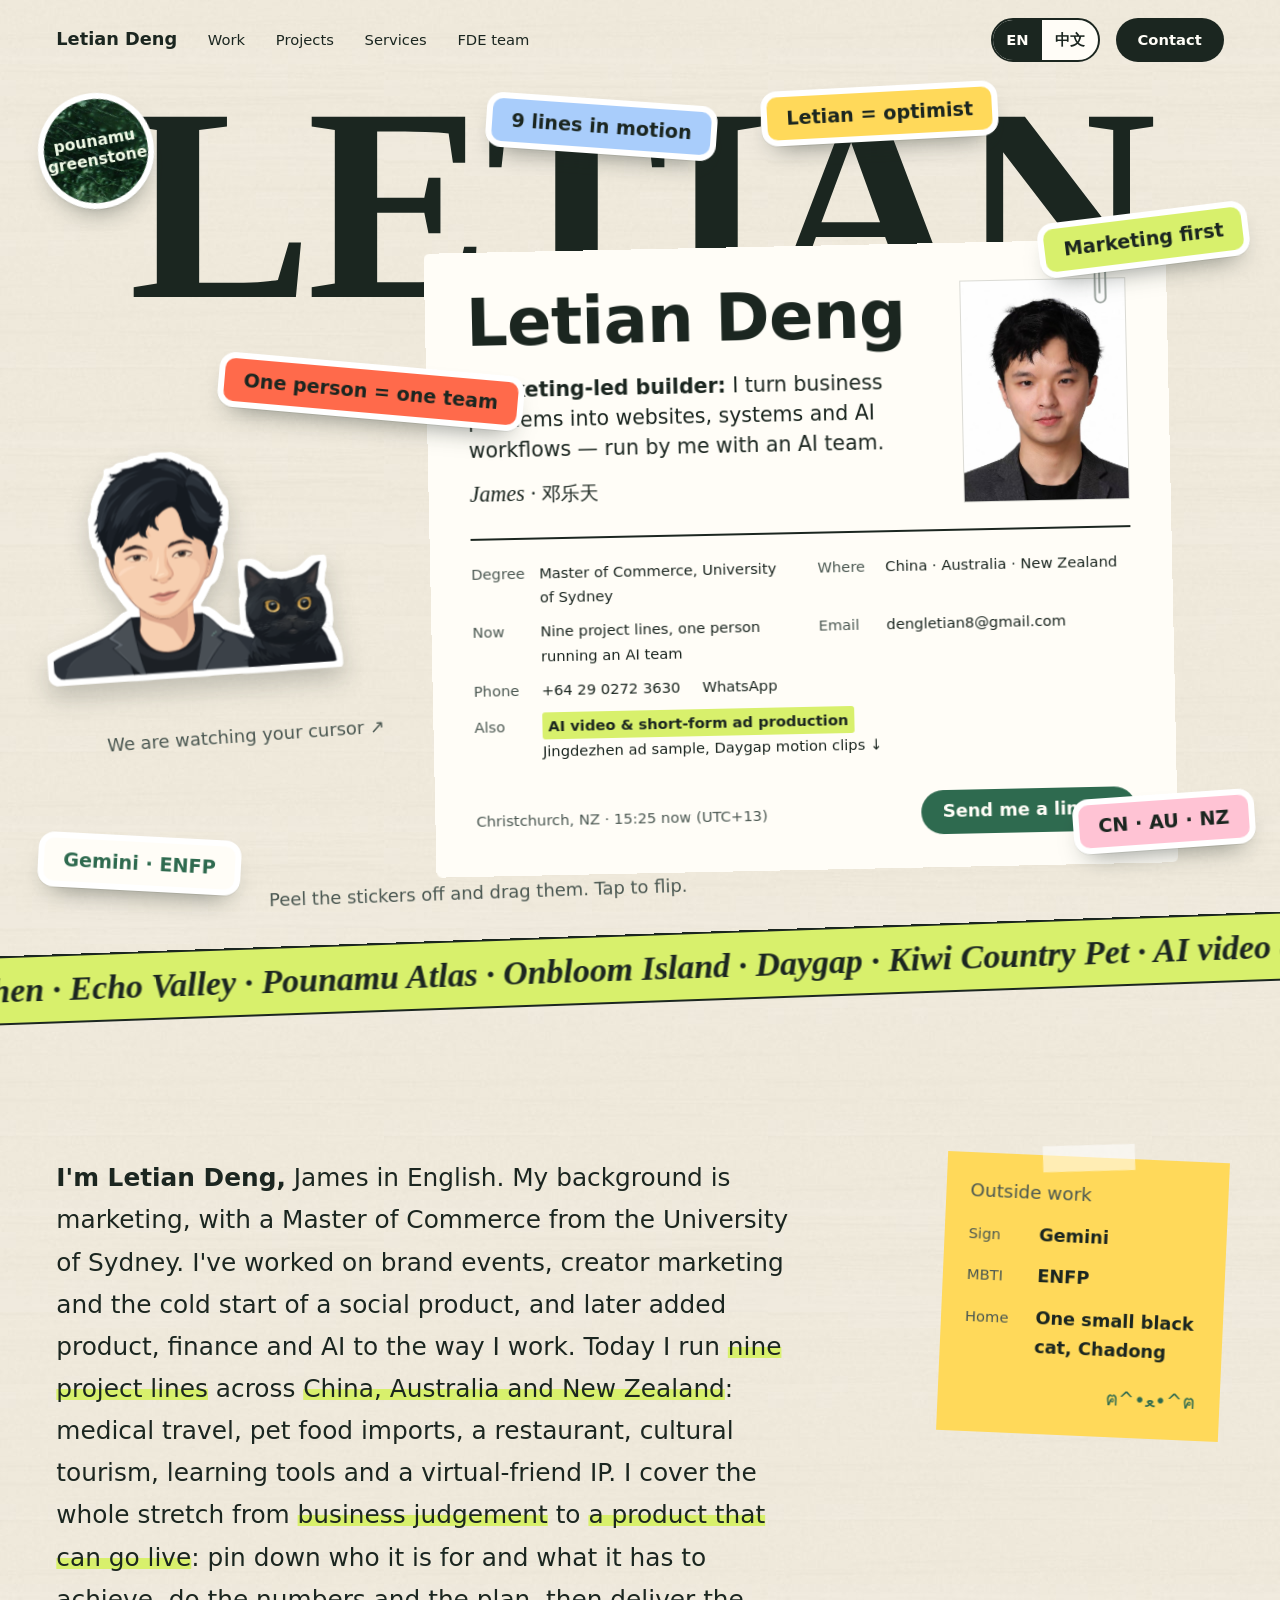
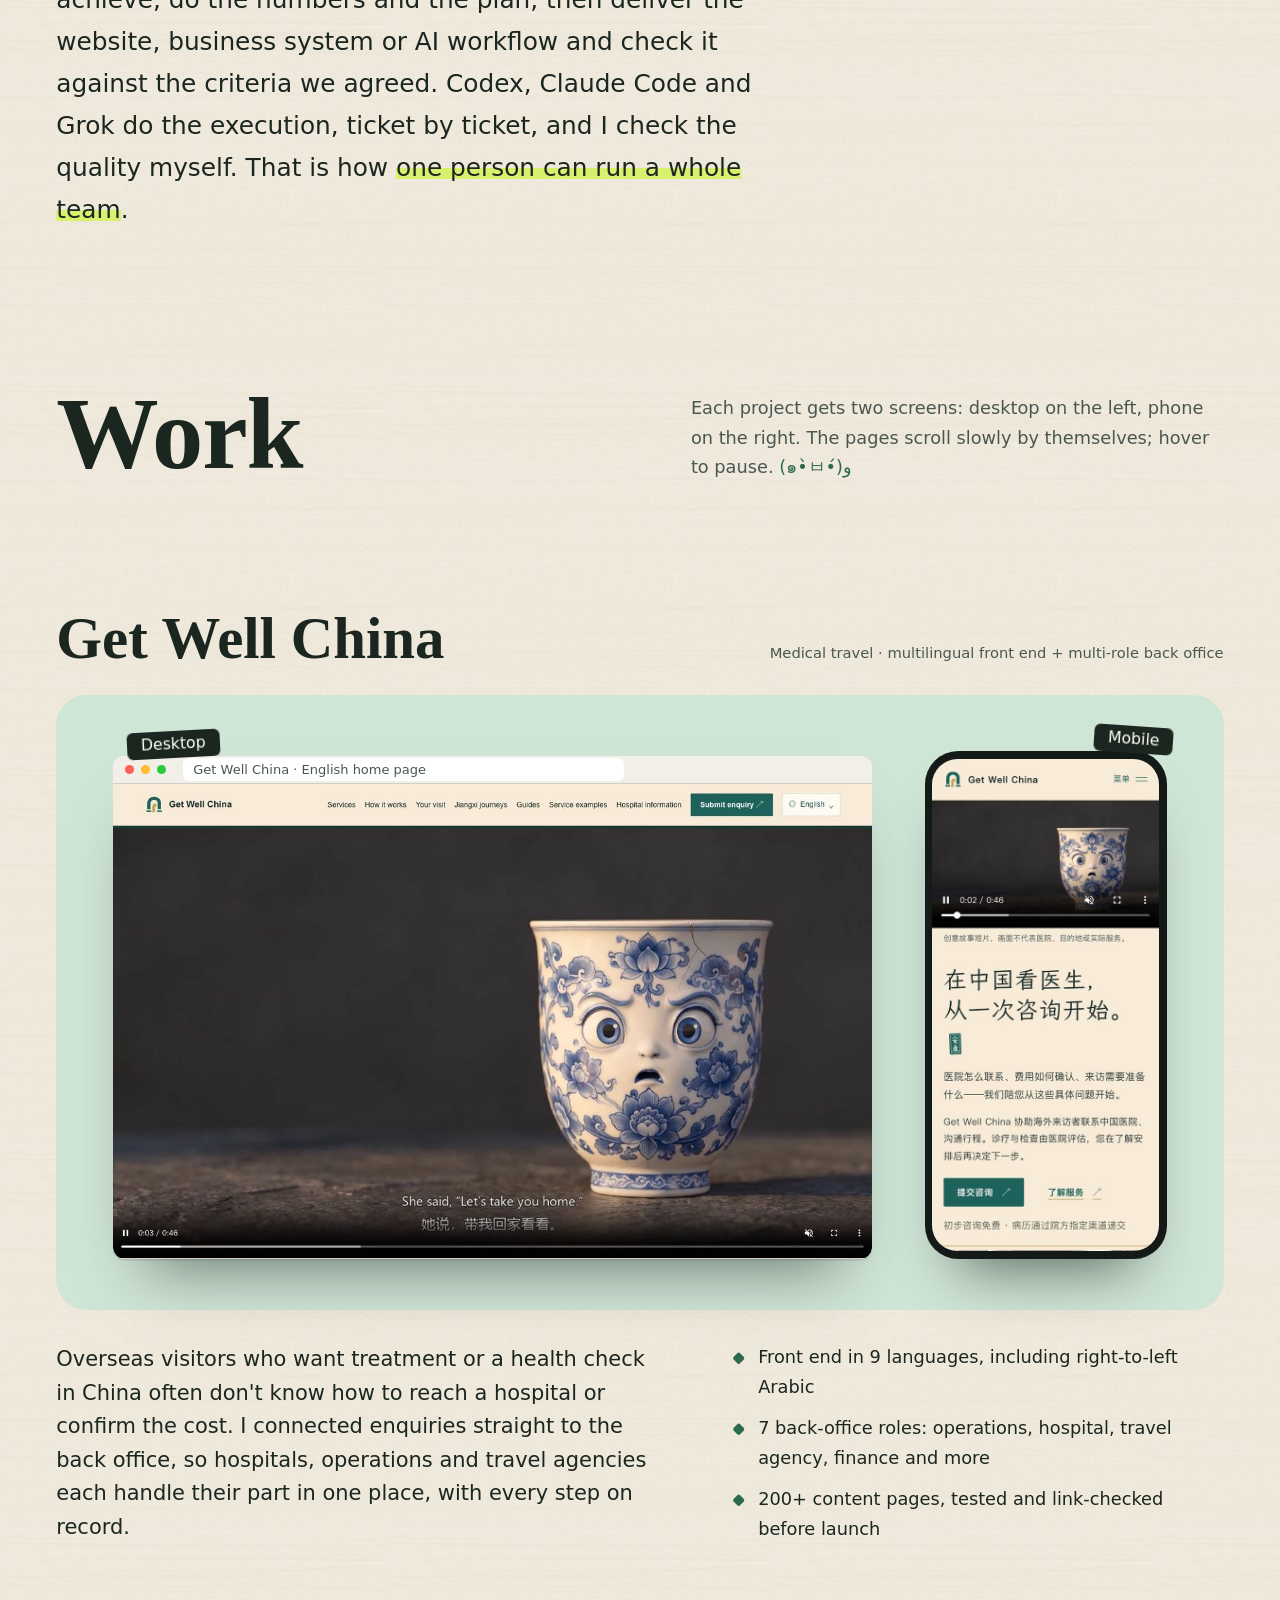
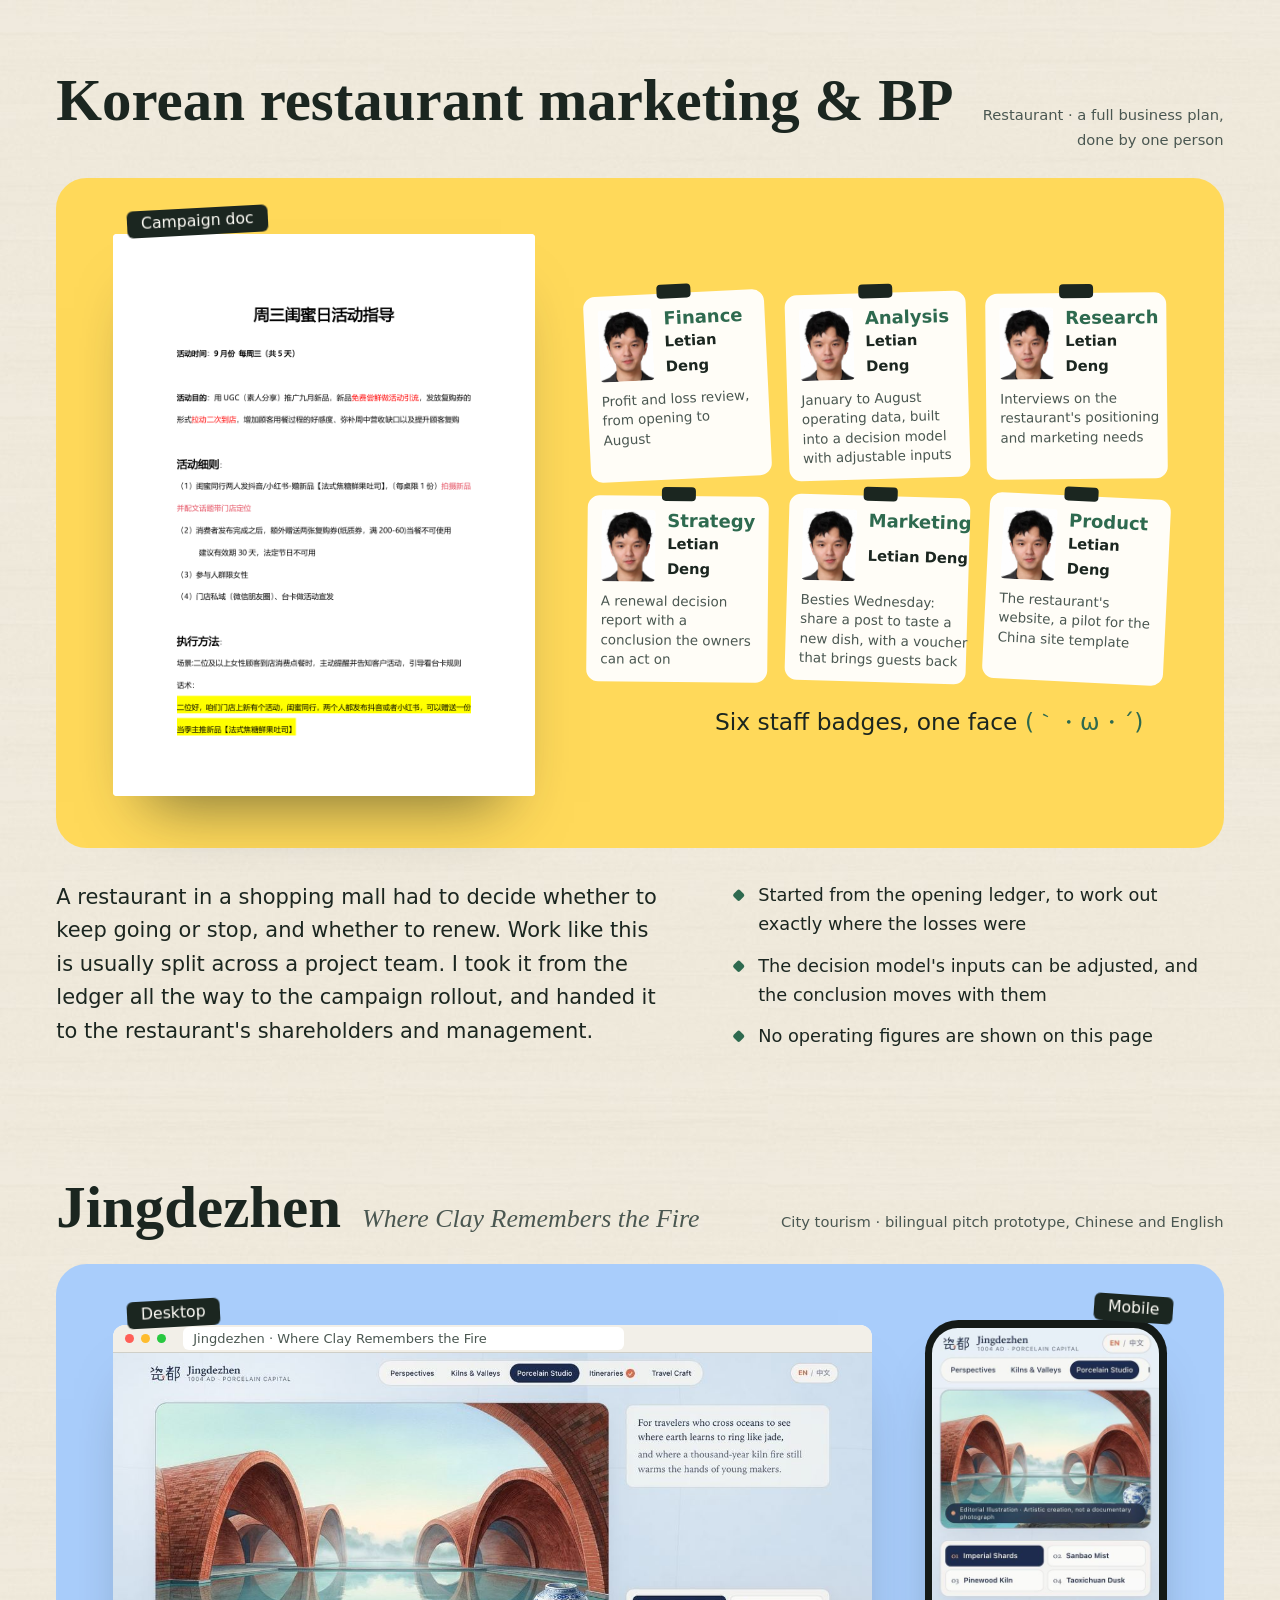
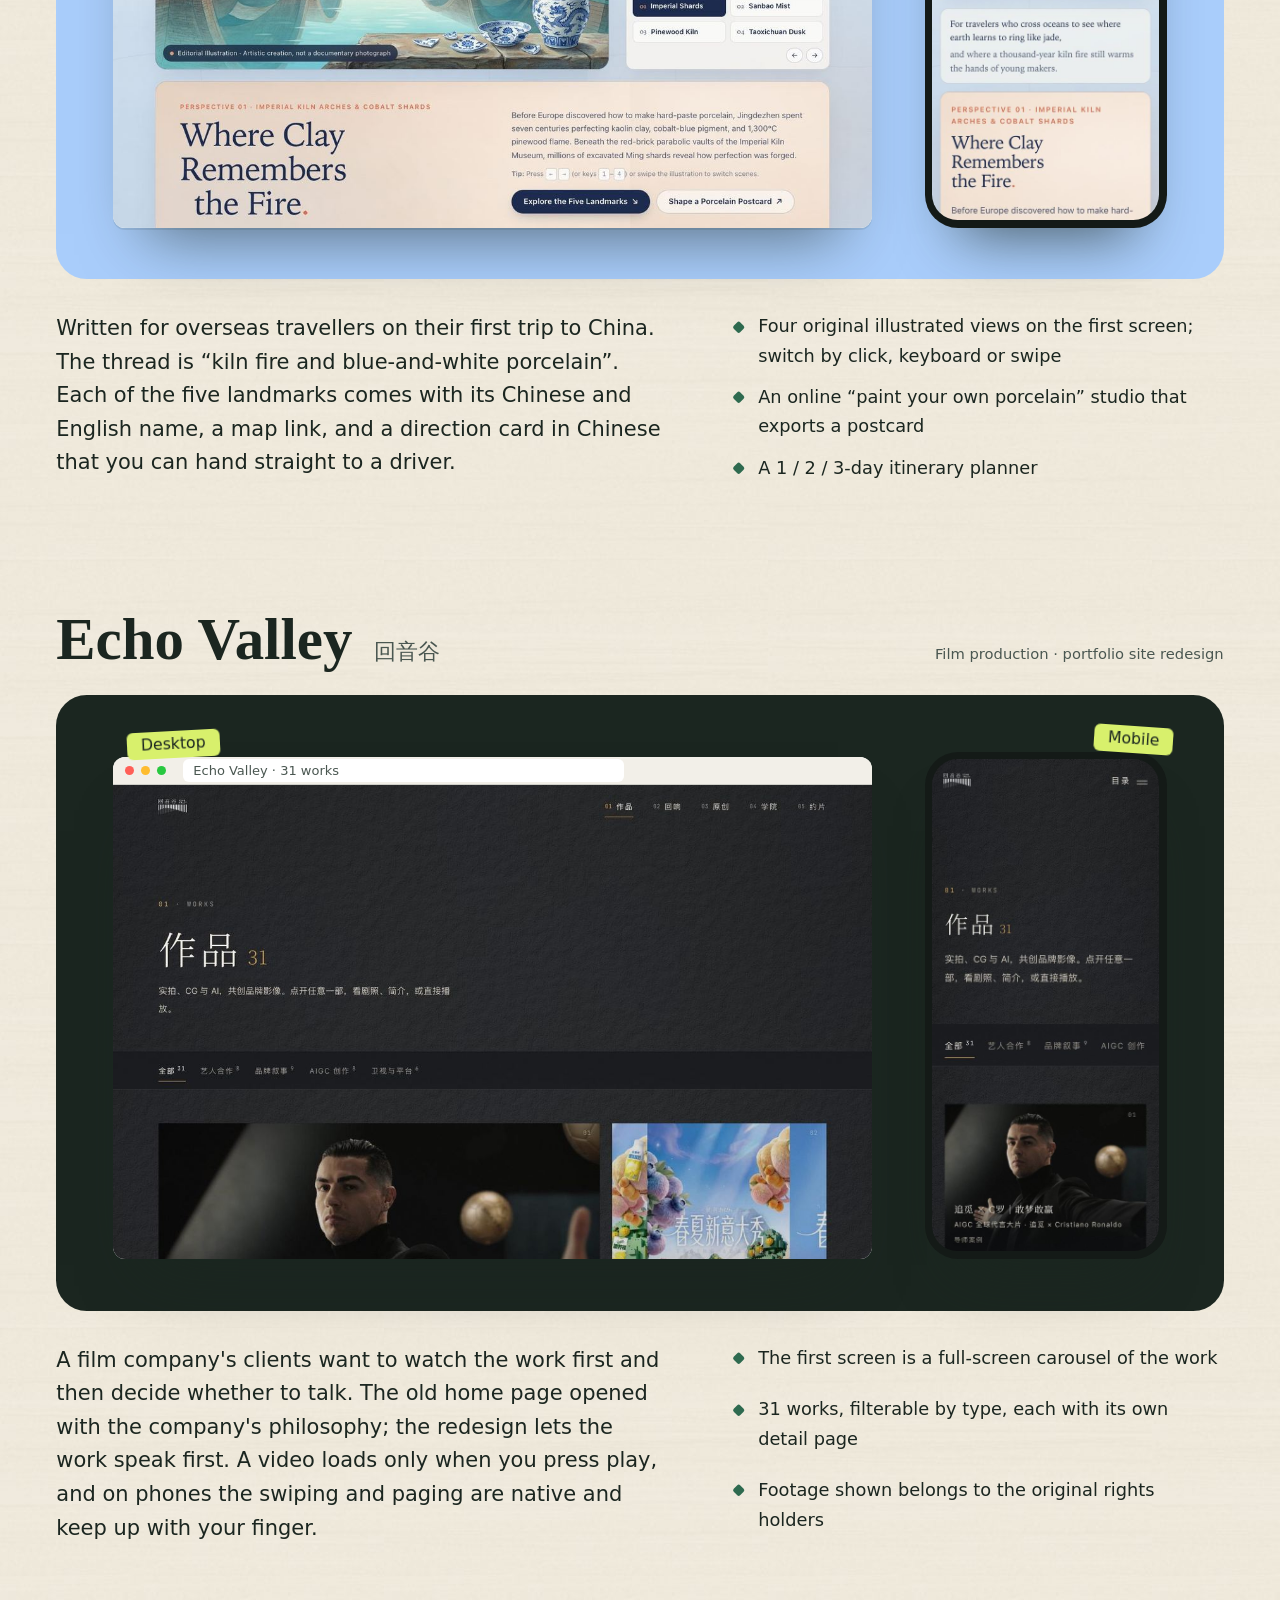
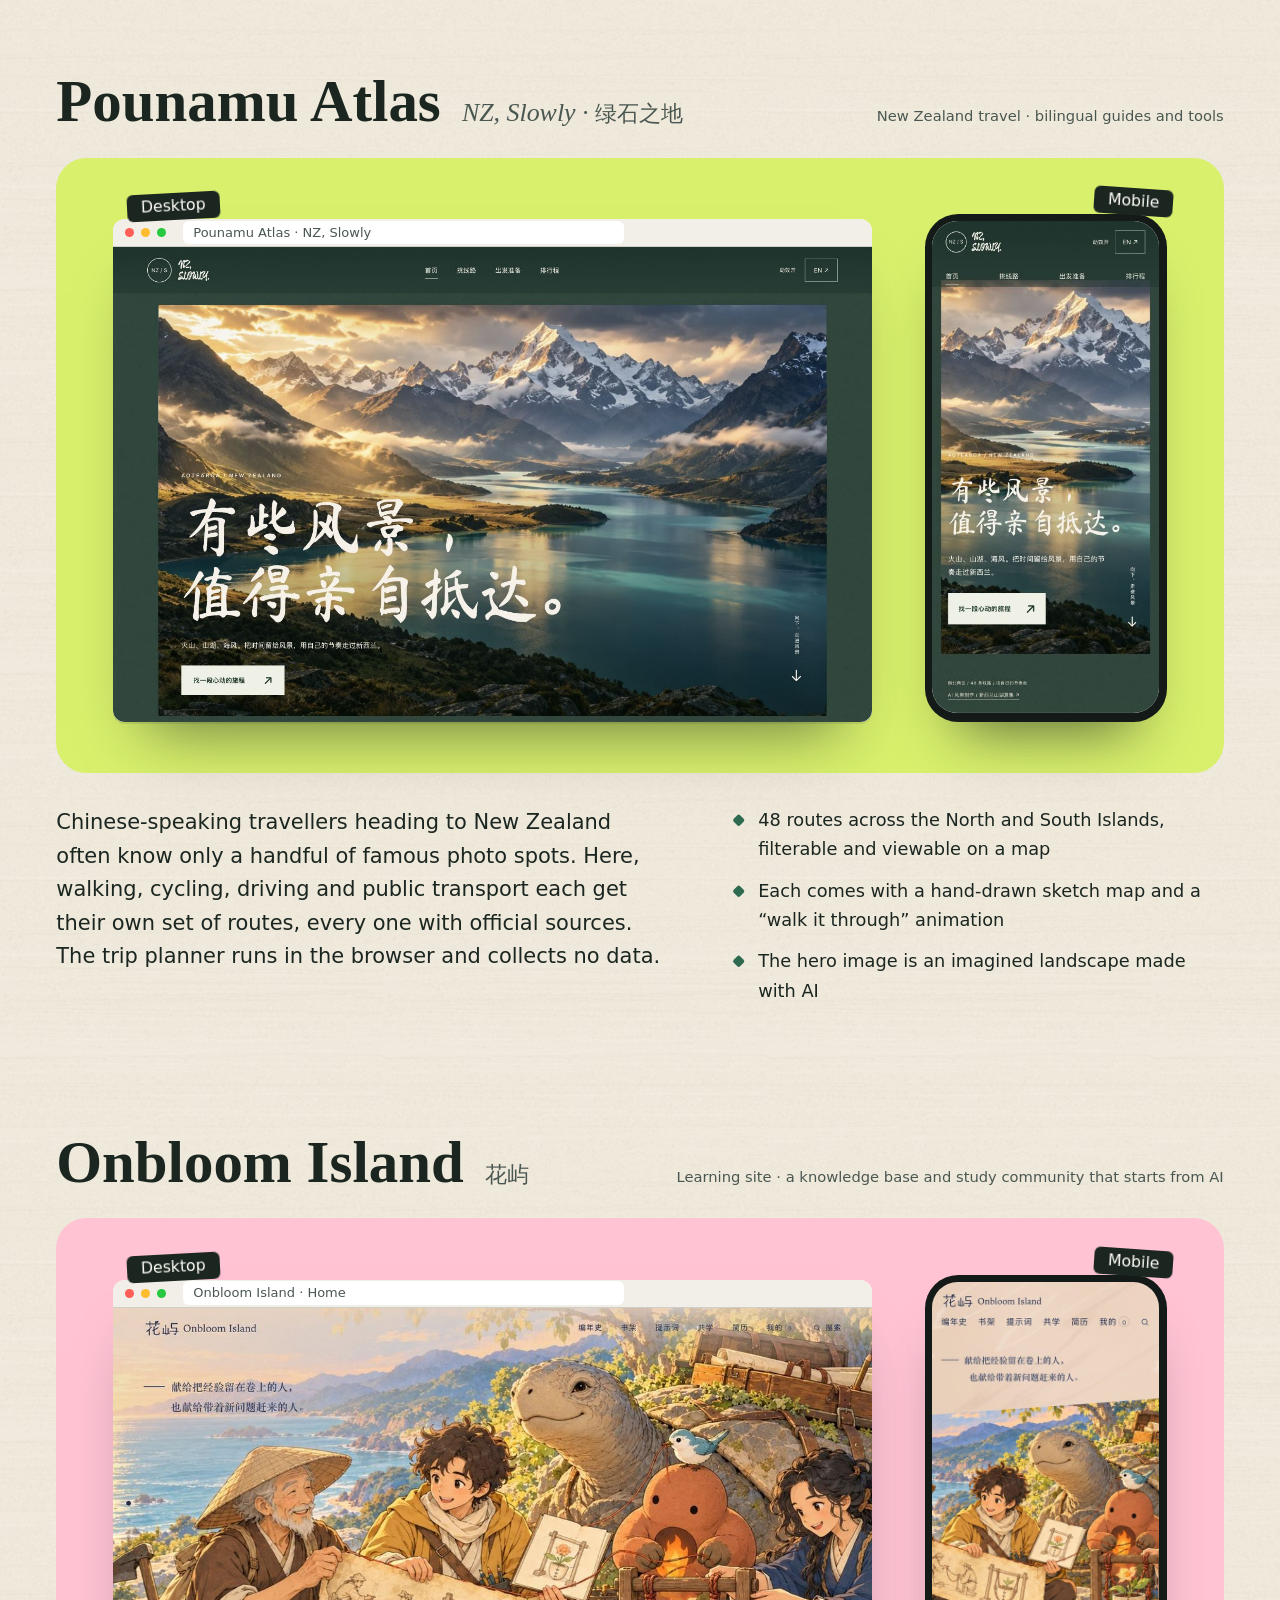
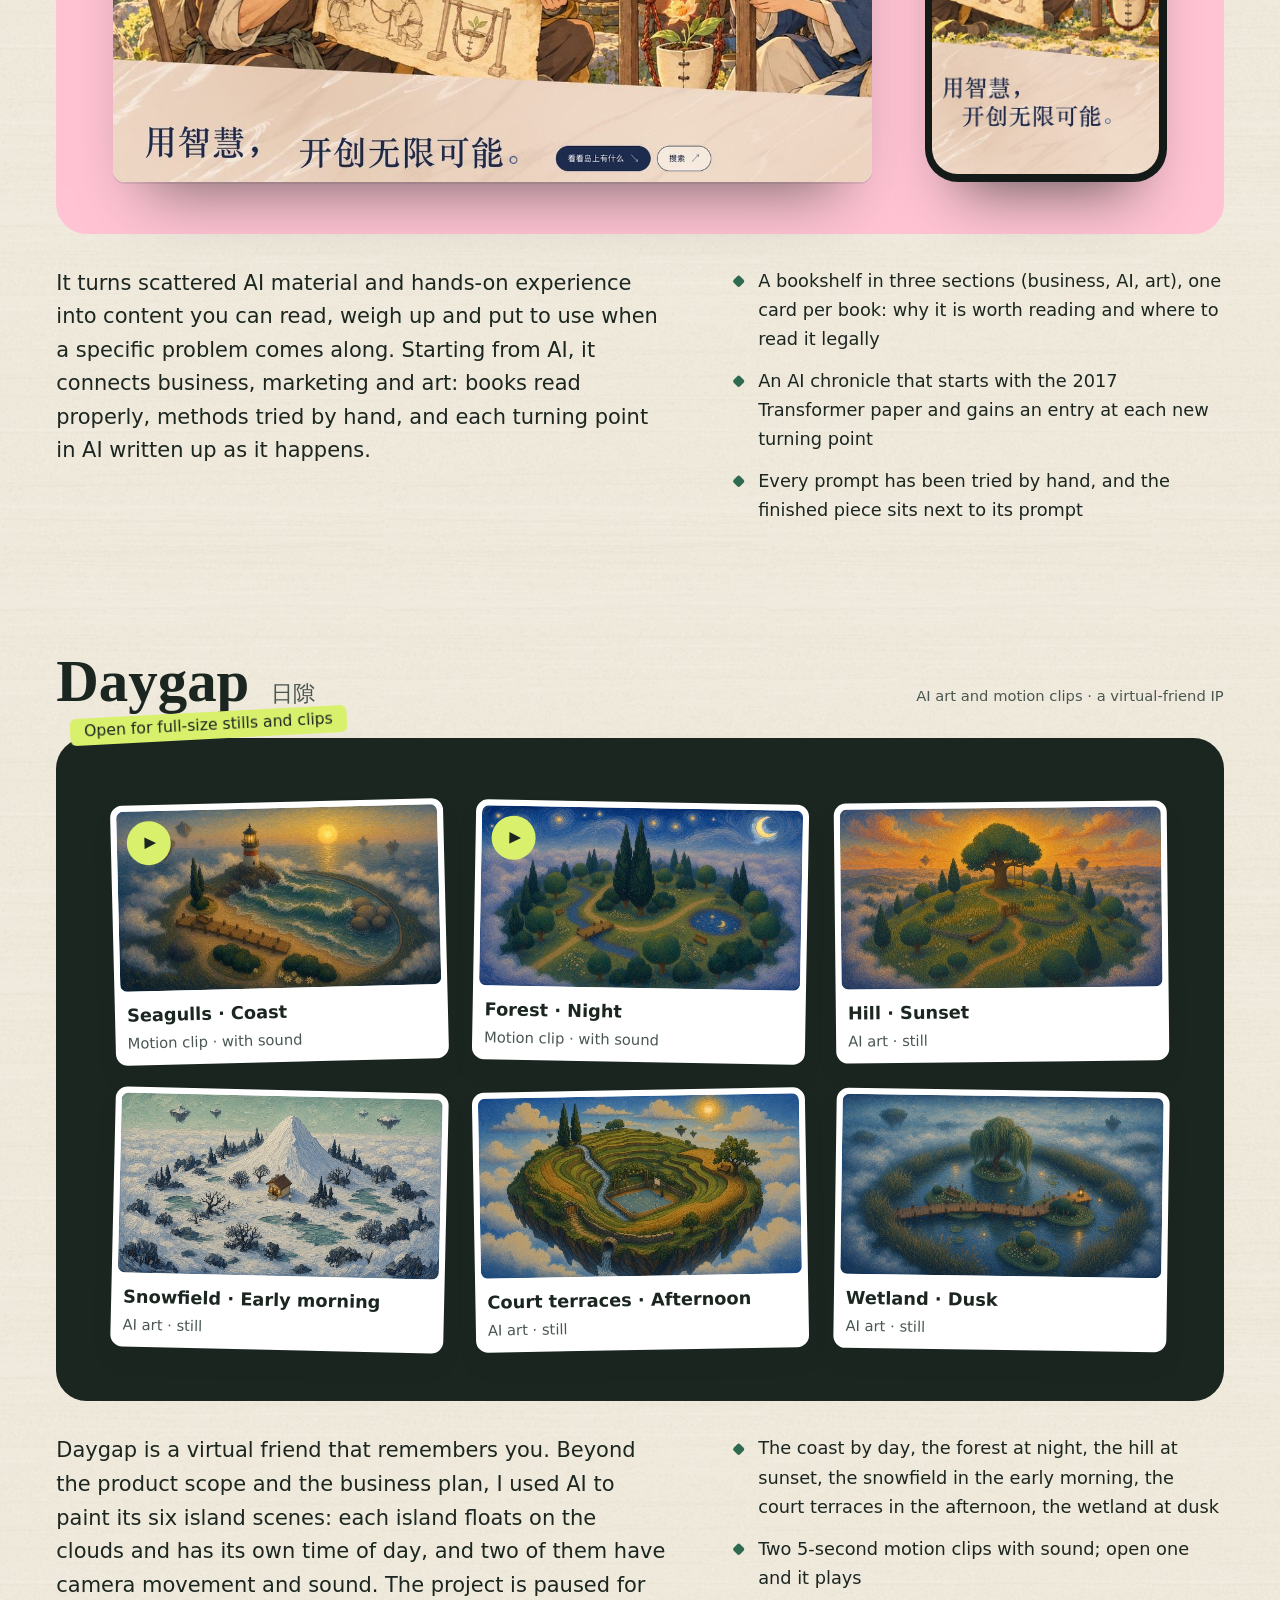
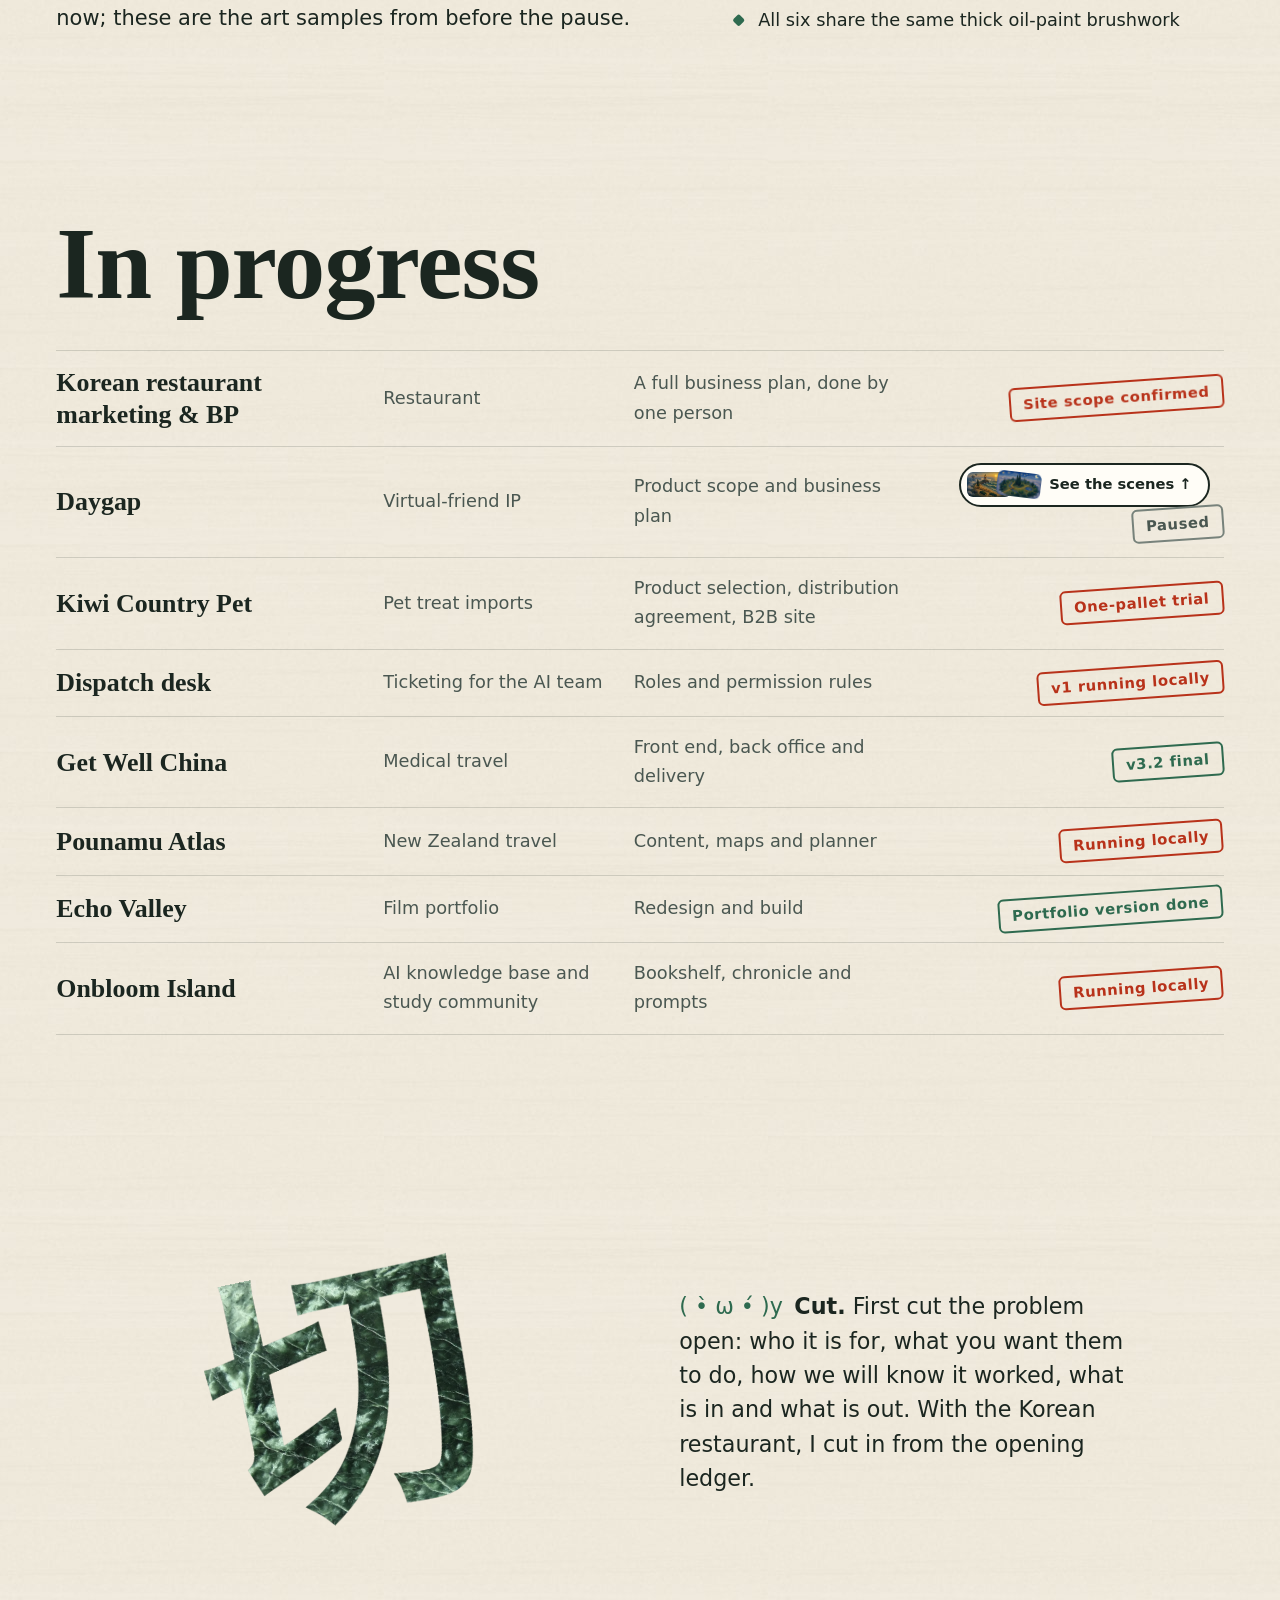
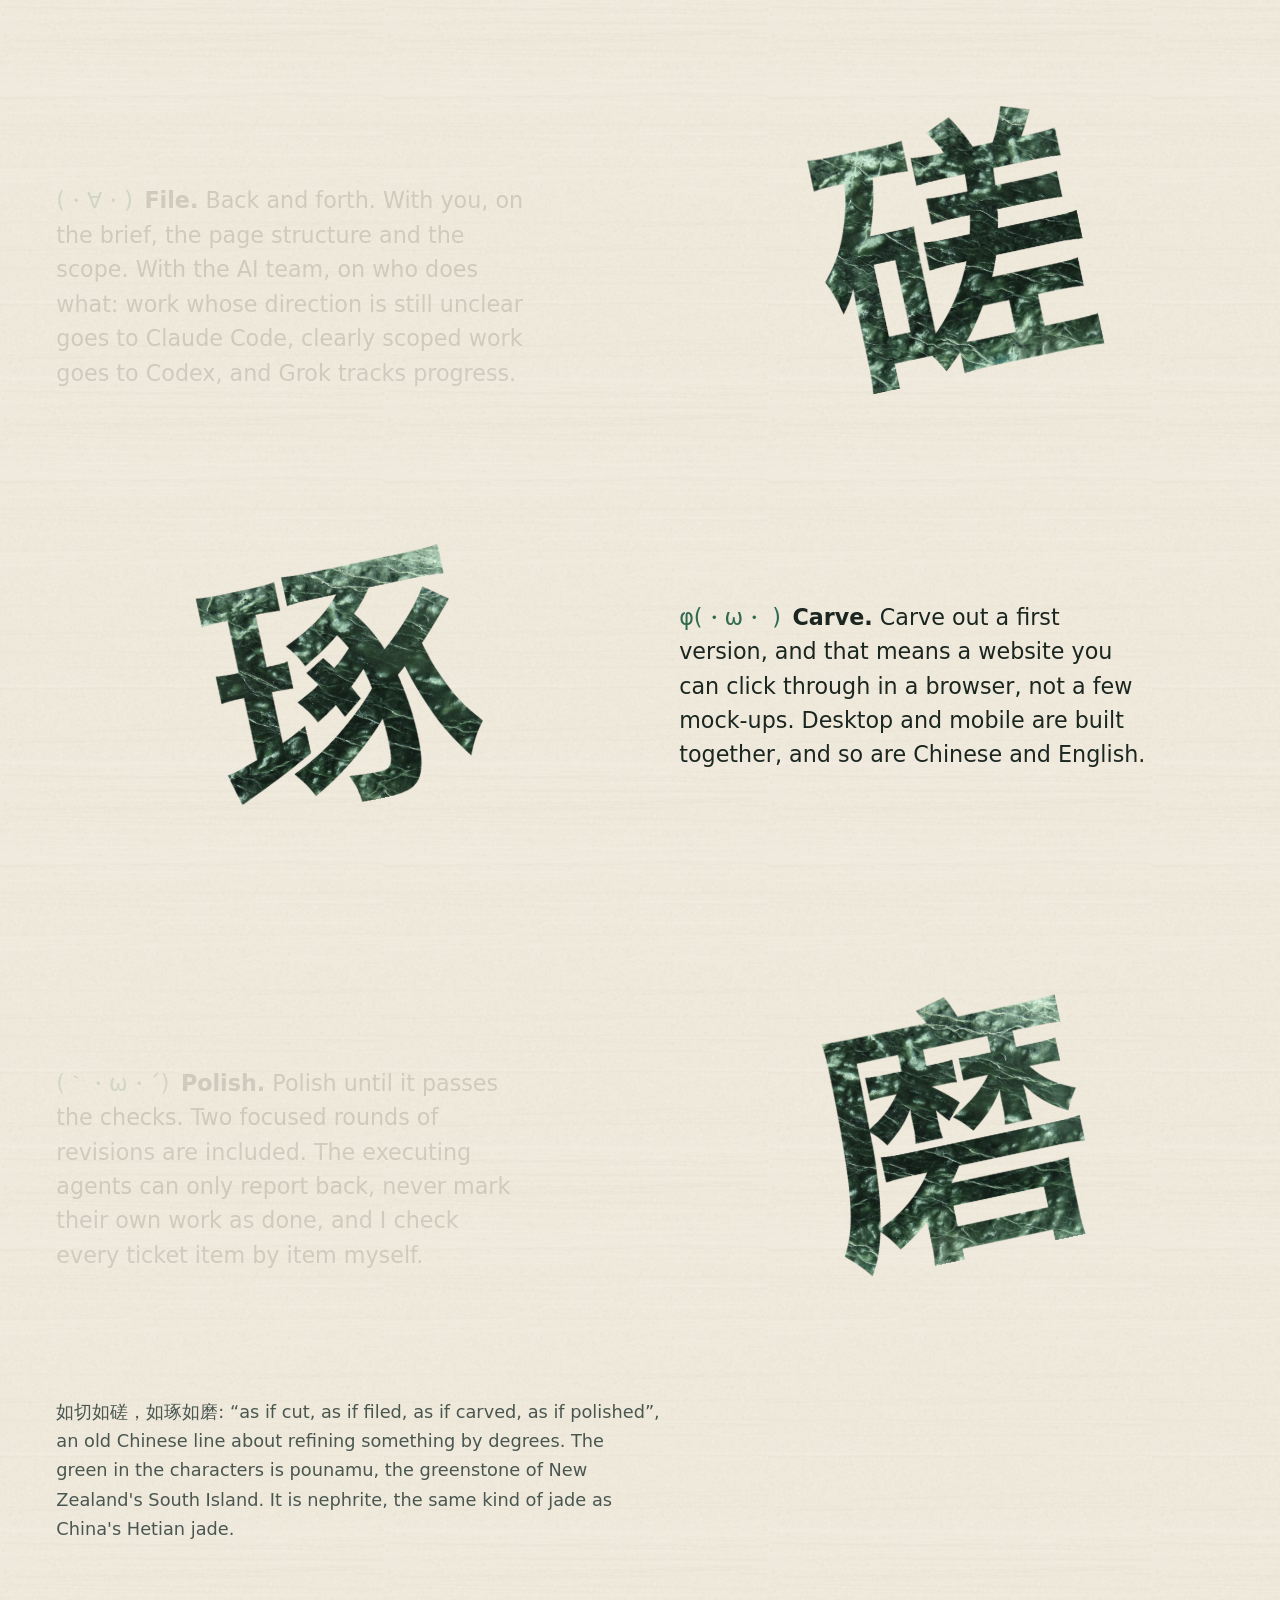
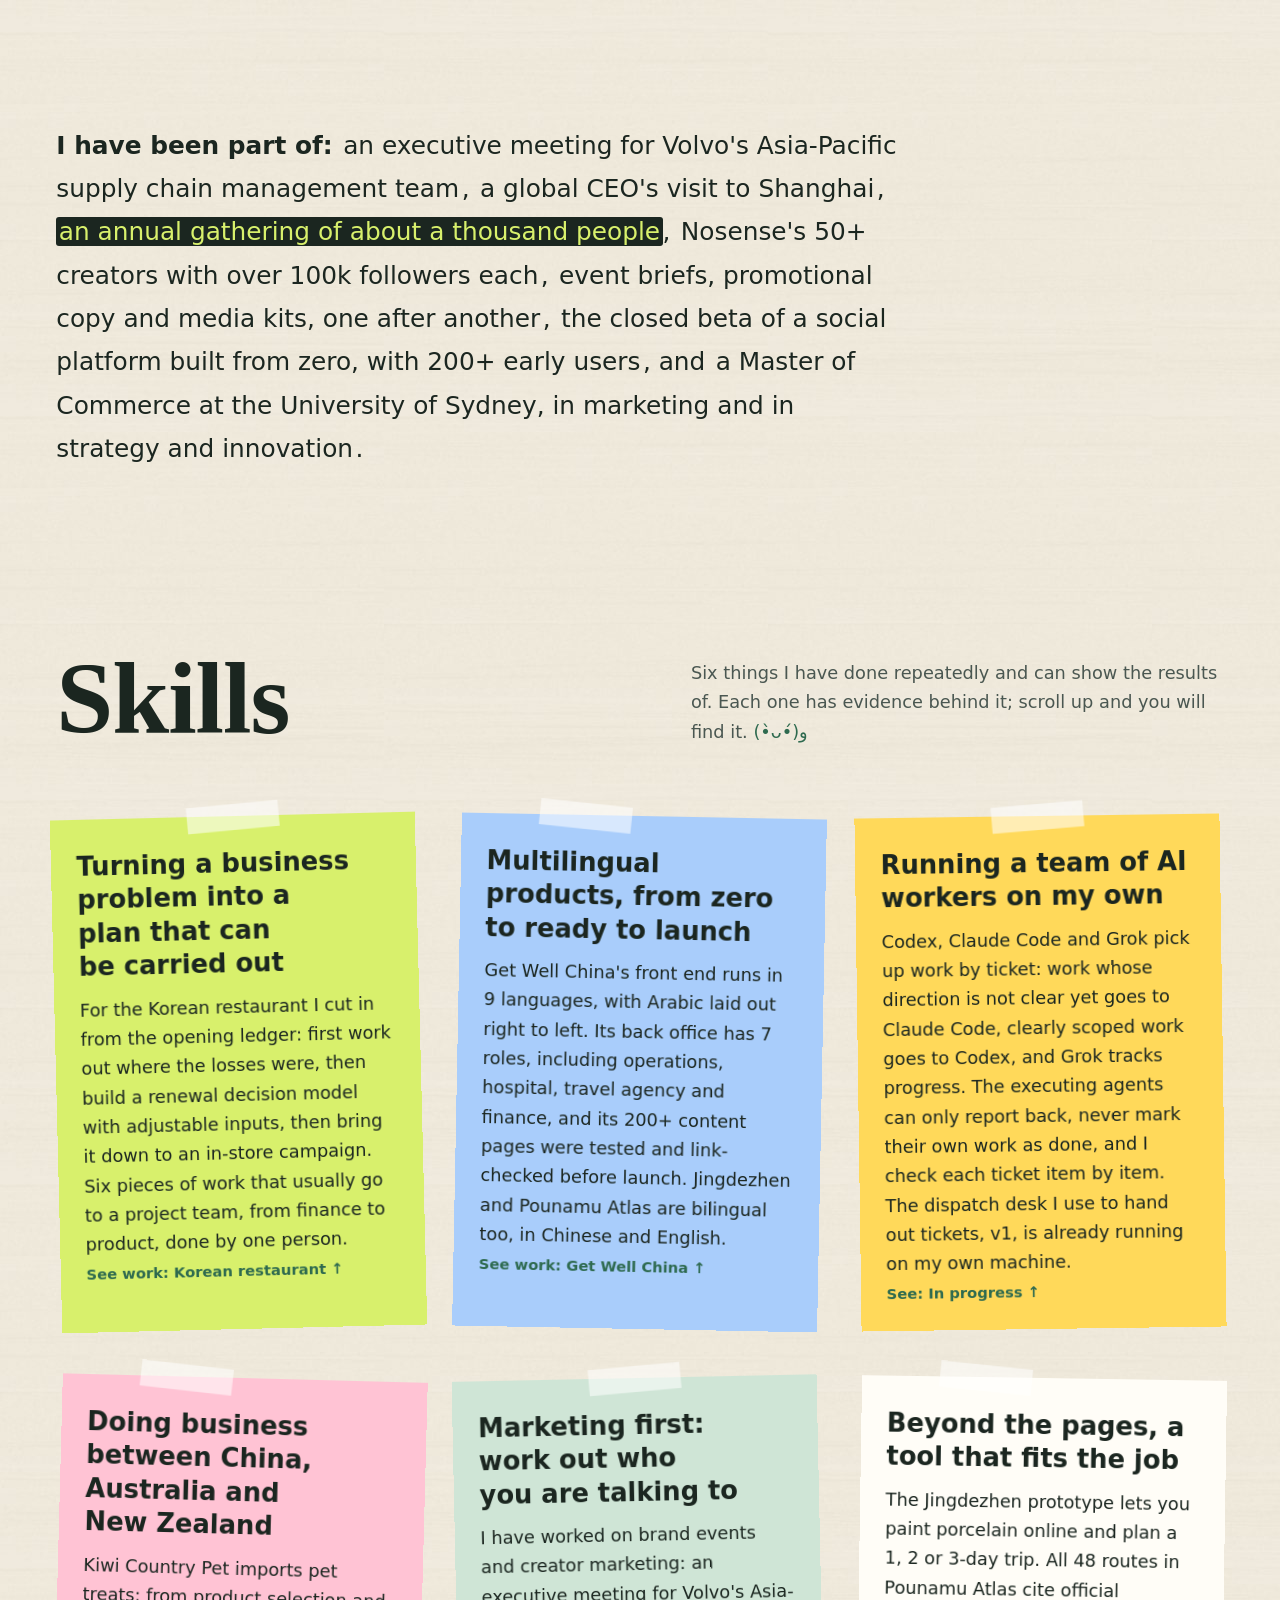
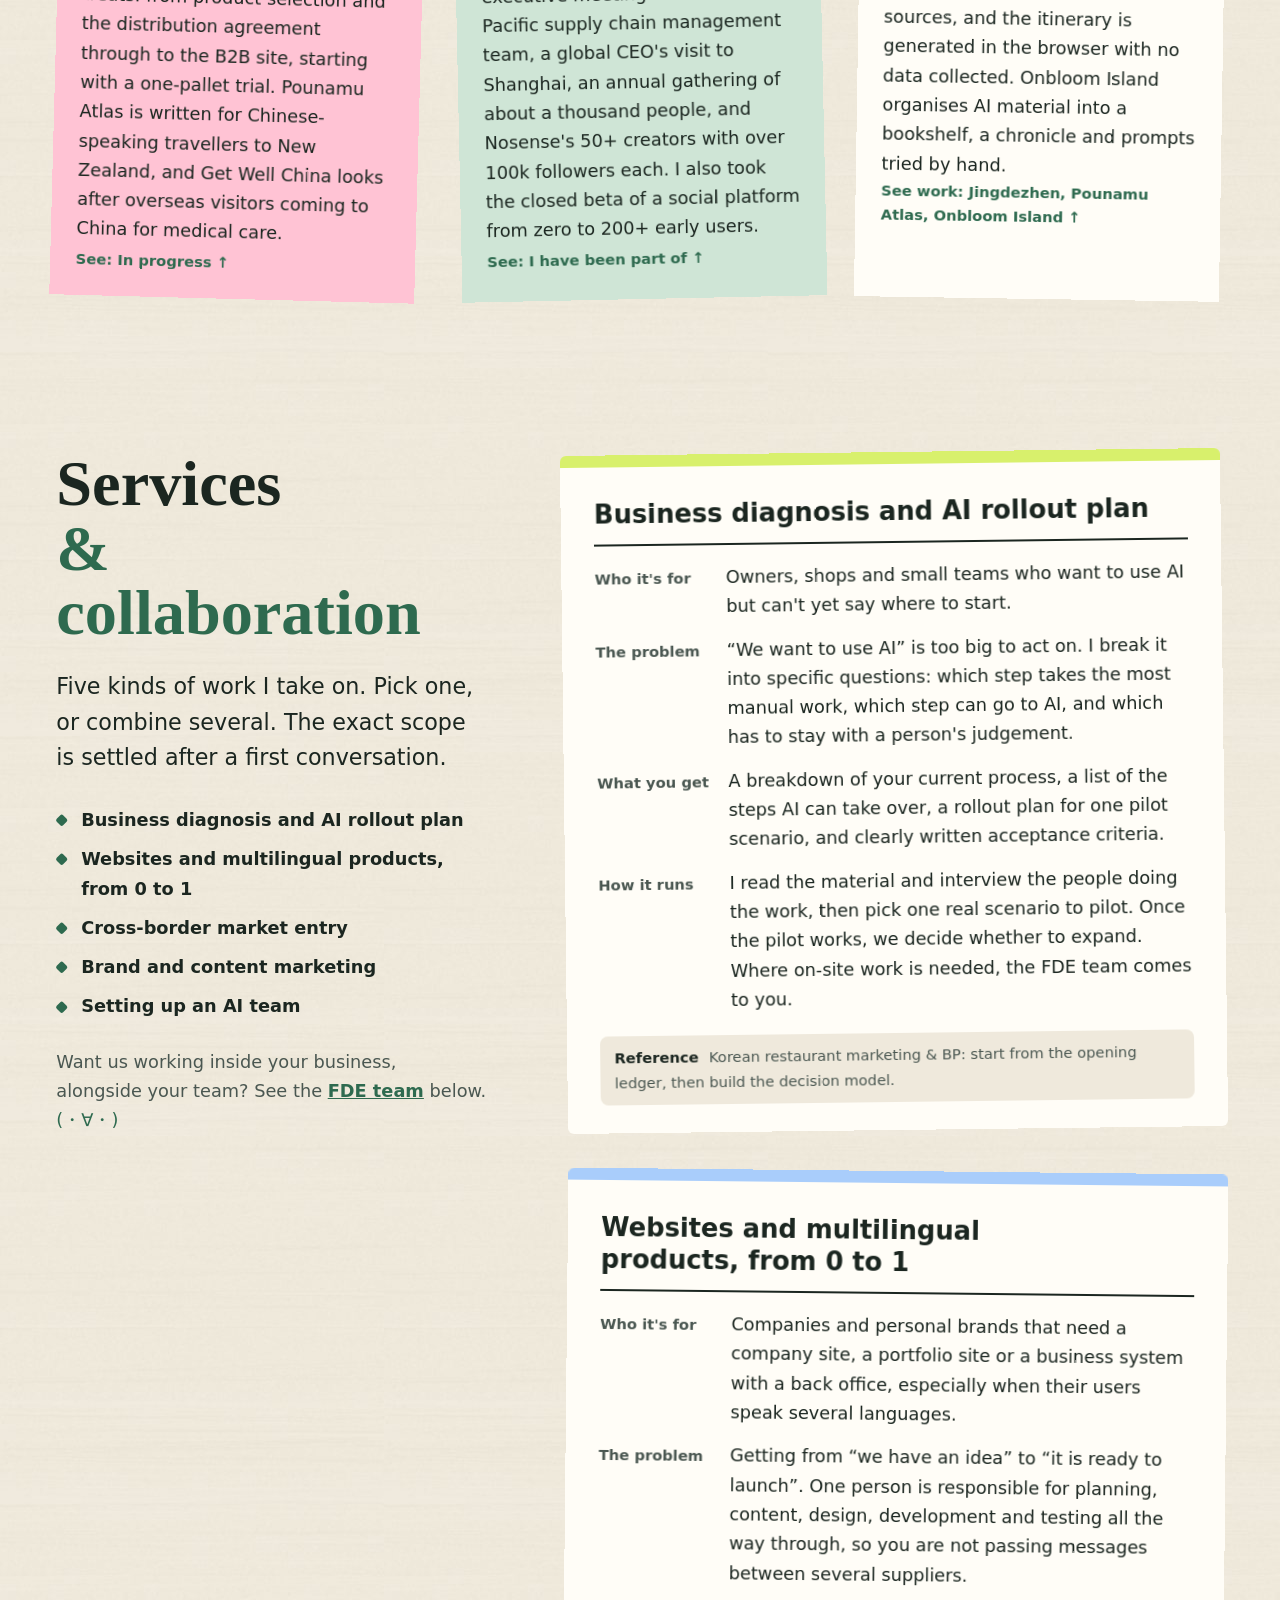
==== en/index.html @ ae0b6bf0 "Add the English version at /en/ with an EN / 中文 switch - en/index.html: the whole page in English, s" ====
<!doctype html>
<html lang="en">
<head>
<meta charset="utf-8">
<meta name="viewport" content="width=device-width, initial-scale=1">
<title>Letian Deng · Marketing-led builder of websites, systems and AI workflows</title>
<meta name="description" content="Letian (James) Deng, a marketing-led builder in Christchurch, NZ. I turn business problems into websites, systems and AI workflows, plus AI video and short-form ad production, run by me with an AI team.">
<link rel="canonical" href="https://dengletian702-rgb.github.io/letian-site/en/">
<link rel="alternate" hreflang="zh-CN" href="https://dengletian702-rgb.github.io/letian-site/">
<link rel="alternate" hreflang="en" href="https://dengletian702-rgb.github.io/letian-site/en/">
<link rel="alternate" hreflang="x-default" href="https://dengletian702-rgb.github.io/letian-site/">
<meta property="og:type" content="website">
<meta property="og:site_name" content="Letian Deng">
<meta property="og:locale" content="en_GB">
<meta property="og:locale:alternate" content="zh_CN">
<meta property="og:url" content="https://dengletian702-rgb.github.io/letian-site/en/">
<meta property="og:title" content="Letian Deng · Marketing-led builder">
<meta property="og:description" content="I turn business problems into websites, systems and AI workflows, plus AI video and short-form ad production. Run by me with an AI team, between China, Australia and New Zealand.">
<meta property="og:image" content="https://dengletian702-rgb.github.io/letian-site/assets/og/og-en.jpg">
<meta property="og:image:width" content="1200">
<meta property="og:image:height" content="630">
<meta property="og:image:alt" content="Letian Deng, marketing-led builder: websites, systems and AI workflows">
<meta name="twitter:card" content="summary_large_image">
<meta name="theme-color" content="#efe9dc">
<link rel="preload" as="image" href="../assets/v3/portrait-cv.jpg">
<link rel="stylesheet" href="../v3.css">
</head>
<body>

<section class="hero" id="top">
  <header class="top">
    <nav class="top-left" aria-label="Page">
      <a class="mark" href="#top">Letian Deng</a>
      <a href="#work">Work</a>
      <a href="#now">Projects</a>
      <a href="#services">Services</a>
      <a href="#fde">FDE team</a>
    </nav>
    <div class="top-right">
      <nav class="lang" aria-label="Language"><span aria-current="true">EN</span><a href="../" lang="zh-CN" hreflang="zh-CN" data-lang-link>中文</a></nav>
      <a class="act" href="#contact">Contact</a>
    </div>
  </header>

  <div class="desk" data-desk>
    <p class="giant" aria-hidden="true" data-giant><span style="--i:0"><i>L</i></span><span style="--i:1"><i>E</i></span><span style="--i:2"><i>T</i></span><span style="--i:3"><i>I</i></span><span style="--i:4"><i>A</i></span><span style="--i:5"><i>N</i></span></p>

    <article class="cv" aria-labelledby="cv-name">
      <div class="cv-top">
        <div class="cv-id">
          <h1 id="cv-name">Letian Deng</h1>
          <p class="cv-role"><b>Marketing-led builder:</b> I turn business problems into websites, systems and AI workflows — run by me with an AI team.</p>
          <p class="cv-en">James · <span lang="zh-CN">邓乐天</span></p>
        </div>
        <figure class="cv-photo">
          <svg class="clip" viewBox="0 0 24 64" aria-hidden="true"><path d="M8 44V12a4 4 0 0 1 8 0v38a7 7 0 0 1-14 0V16" fill="none" stroke="currentColor" stroke-width="2.2" stroke-linecap="round"/></svg>
          <img src="../assets/v3/portrait-cv.jpg" width="600" height="800" alt="ID photo of Letian Deng: dark grey suit, black top, white background" fetchpriority="high">
        </figure>
      </div>
      <dl class="cv-rows">
        <div><dt>Degree</dt><dd>Master of Commerce, University of Sydney</dd></div>
        <div><dt>Where</dt><dd>China · Australia · New Zealand</dd></div>
        <div><dt>Now</dt><dd>Nine project lines, one person running an AI team</dd></div>
        <div><dt>Email</dt><dd><a href="mailto:dengletian8@gmail.com">dengletian8@gmail.com</a></dd></div>
        <div class="wide"><dt>Phone</dt><dd class="tels"><a href="tel:+642902723630">+64 29 0272 3630</a><a href="https://wa.me/642902723630" rel="noopener">WhatsApp</a></dd></div>
        <div class="wide cv-also"><dt>Also</dt><dd><a href="#daygap"><mark>AI video &amp; short-form ad production</mark> <span class="eg">Jingdezhen ad sample, Daygap motion clips <span aria-hidden="true">↓</span></span></a></dd></div>
      </dl>
      <div class="cv-foot">
        <p class="now-line" data-nowline>Christchurch, NZ (UTC+13)</p>
        <a class="btn" href="#contact">Send me a line <span aria-hidden="true">→</span></a>
      </div>
    </article>

    <button class="face face-hero toon" type="button" data-face aria-label="Cartoon of me and my cat Chadong. Our eyes follow your cursor. Give us a click.">
      <svg class="toon-art" viewBox="-30 -30 1060 840" aria-hidden="true"><defs><filter id="h-die" x="-6%" y="-6%" width="112%" height="112%" color-interpolation-filters="sRGB"><feMorphology in="SourceAlpha" operator="dilate" radius="20" result="d"/><feGaussianBlur in="d" stdDeviation="5" result="b"/><feComponentTransfer in="b" result="t"><feFuncA type="linear" slope="6" intercept="-2"/></feComponentTransfer><feFlood flood-color="#fff"/><feComposite in2="t" operator="in" result="w"/><feMerge><feMergeNode in="w"/><feMergeNode in="SourceGraphic"/></feMerge></filter><clipPath id="h-frame"><rect x="0" y="0" width="1000" height="780" rx="36"/></clipPath></defs><g filter="url(#h-die)"><g clip-path="url(#h-frame)"><svg class="lt" x="0" y="0" width="780" height="780" viewBox="-35 118 1100 1100"><g id="lt-attire"><path d="M-110 1250C-102 1194 -65 1141 -8 1113 49 1085 160 1059 251 1014L316 969Q337 947 358 940L704 943Q728 956 751 989L792 1025C868 1058 961 1083 1031 1118 1078 1143 1115 1181 1129 1250Z" fill="#3b4148" stroke="#181d24" stroke-width="5"/><path d="M-102 1250Q-84 1166 -17 1126 63 1082 212 1048 102 1091 50 1136 20 1179 6 1250Z" fill="#2c323a"/><path d="M850 1052Q933 1073 1020 1120 1081 1153 1120 1249L925 1250 950 1192Q919 1137 850 1052Z" fill="#2c323a"/><path d="M301 1017L354 946 704 946 749 1019 681 1250H360Z" fill="#1c2025" stroke="#181d24" stroke-width="4"/><path d="M397.4 846C402.2 907 403.8 961 394.2 1003C395 1033 421.4 1073 452.6 1096C472.6 1110 498.2 1117 524.6 1118C572.6 1119 611.8 1101 637.4 1068C652.6 1049 661.4 1022 662.2 997C655 949 656.6 903 663 853Z" fill="#f7cfb0" stroke="#794f44" stroke-width="3.2"/><defs><clipPath id="lt-neckcut"><path d="M397.4 846C402.2 907 403.8 961 394.2 1003C395 1033 421.4 1073 452.6 1096C472.6 1110 498.2 1117 524.6 1118C572.6 1119 611.8 1101 637.4 1068C652.6 1049 661.4 1022 662.2 997C655 949 656.6 903 663 853Z"/></clipPath></defs><g clip-path="url(#lt-neckcut)"><path d="M389.4 846L671 830L667.8 1120L617.4 1120Q587 1046 555 1004Q509.4 976 455.8 962Q417.4 950 394.2 926Z" fill="#dba48a"/><path d="M631 912Q636.6 1010 613.4 1061Q594.2 1095 558.2 1123L667.8 1125L671.8 892Z" fill="#efbd9c"/></g><path d="M354 996C365 1036 397 1078 435 1101 463 1119 495 1125 533 1125 590 1126 638 1106 668 1072 687 1051 696 1023 699 991L706 1015Q695 1075 658 1110C620 1146 567 1159 518 1157 449 1155 386 1126 360 1081L341 1034Z" fill="#282c32"/><path d="M362 1051C387 1110 455 1148 524 1148 599 1150 664 1121 692 1058" fill="none" stroke="#32363b" stroke-width="2"/><path d="M393 1095l-2 7" fill="none" stroke="#383b3e" stroke-width="1.2"/><path d="M405 1105l-2 7" fill="none" stroke="#383b3e" stroke-width="1.2"/><path d="M420 1114l-2 7" fill="none" stroke="#383b3e" stroke-width="1.2"/><path d="M438 1124l-2 7" fill="none" stroke="#383b3e" stroke-width="1.2"/><path d="M457 1131l-2 7" fill="none" stroke="#383b3e" stroke-width="1.2"/><path d="M477 1136l-2 7" fill="none" stroke="#383b3e" stroke-width="1.2"/><path d="M498 1139l-2 7" fill="none" stroke="#383b3e" stroke-width="1.2"/><path d="M521 1140l-2 7" fill="none" stroke="#383b3e" stroke-width="1.2"/><path d="M544 1140l-2 7" fill="none" stroke="#383b3e" stroke-width="1.2"/><path d="M566 1137l-2 7" fill="none" stroke="#383b3e" stroke-width="1.2"/><path d="M591 1133l-2 7" fill="none" stroke="#383b3e" stroke-width="1.2"/><path d="M614 1127l-2 7" fill="none" stroke="#383b3e" stroke-width="1.2"/><path d="M638 1116l-2 7" fill="none" stroke="#383b3e" stroke-width="1.2"/><path d="M656 1104l-2 7" fill="none" stroke="#383b3e" stroke-width="1.2"/><path d="M358 942Q321 964 294 994L237 1032 288 1067 258 1082 362 1190 400 1241 419 1241C390 1151 368 1042 358 942Z" fill="#494f55" stroke="#181d24" stroke-width="3.8"/><path d="M294 994L239 1032 290 1067 260 1082 272 1082 308 1069 259 1033Z" fill="#626971"/><path d="M702 943Q738 958 770 998L807 1037 775 1062 801 1080Q736 1145 687 1240L648 1240C680 1129 704 1020 702 943Z" fill="#494f55" stroke="#181d24" stroke-width="4"/><path d="M772 1000L808 1038 778 1063 801 1080 794 1087 763 1062 796 1037Z" fill="#2c323a"/><path d="M285 1098Q335 1153 372 1204" fill="none" stroke="#687076" stroke-width="2.4"/><g id="lt-lapel-pin"><path d="M744 1052l7-10 6 3 6-9" fill="none" stroke="#263338" stroke-width="5.5"/><path d="M744 1051l7-10 6 3 6-9" fill="none" stroke="#8ab9ab" stroke-width="2.3"/><circle cx="744" cy="1051" r="2.75" fill="#a7cfbf"/><circle cx="753" cy="1042" r="2.75" fill="#a7cfbf"/><circle cx="763" cy="1035" r="2.75" fill="#a7cfbf"/></g><path d="M775 1092Q737 1136 705 1187" fill="none" stroke="#60686f" stroke-width="2.1"/><path d="M85 1114Q60 1130 25 1172" fill="none" stroke="#596168" stroke-width="2"/><path d="M971 1137Q1000 1164 1021 1207" fill="none" stroke="#252a30" stroke-width="3"/><path d="M894 1184l55-10" fill="none" stroke="#242b32" stroke-width="4.8"/><path d="M895 1179l53-10" fill="none" stroke="#626971" stroke-width="1.8"/></g><g id="lt-ears"><path d="M290 645C277 626 261 625 254 638C247 650 256 674 264.2 699.1L281 740.9Q290.7 765.1 308.7 774.4Q323.3 781.8 334.2 771.6L324 716.7Z" fill="#efbd9c" stroke="#794f44" stroke-width="4"/><path d="M738 650Q756 621 777 618Q794 616 795 637Q794 654 784 680.5L762.4 737.2Q750.7 767 729.4 773.5Q710.8 780.9 703.3 767.9L709.6 705.6Z" fill="#efbd9c" stroke="#794f44" stroke-width="4"/><path d="M264 647Q274 642 282 660.9L305.3 719.5L304.3 746.5Q291.7 747.4 284.8 732.5L272.3 701.9Q291.9 712.1 286 691.6Z" fill="#dba48a"/><path d="M778 636Q763 633 755 660L734.2 712.1Q745.5 706.5 754.2 711.1Q759 724.2 743.3 740L739.2 748.4Q751.5 744.6 761.2 722.3L778 674Q786 647 778 636Z" fill="#dba48a"/><path d="M261 648Q275 643 282 667.4" fill="none" stroke="#a76758" stroke-width="3"/><path d="M775 646Q761 652 759 671.2M752 681.4Q743 688.8 741.7 700.9" fill="none" stroke="#a76758" stroke-width="3"/></g><g id="lt-face"><path d="M292 546C302 445 361 363 474 354C576 341 694 395 738 480C765 534 760 605 753 680.5C746.5 729.8 726.5 773.5 699.7 818.1C680.5 852.5 661.1 879.5 634.1 901.8L596.2 927.8Q565.5 953 527.2 954.8Q500 956.7 477.1 946.4Q447.2 933.4 416.7 910.2Q382.3 886.9 361 855.3Q333.3 818.1 308.8 769.7L285 713.9C275 659 282 593 292 546Z" fill="#f7cfb0" stroke="#794f44" stroke-width="4.5"/><defs><clipPath id="lt-facecut"><path d="M292 546C302 445 361 363 474 354C576 341 694 395 738 480C765 534 760 605 753 680.5C746.5 729.8 726.5 773.5 699.7 818.1C680.5 852.5 661.1 879.5 634.1 901.8L596.2 927.8Q565.5 953 527.2 954.8Q500 956.7 477.1 946.4Q447.2 933.4 416.7 910.2Q382.3 886.9 361 855.3Q333.3 818.1 308.8 769.7L285 713.9C275 659 282 593 292 546Z"/></clipPath></defs><g clip-path="url(#lt-facecut)"><path d="M619 414C656 454 676 495 694 538Q719 565 742 572L759 624L753.7 716.7L703.6 817.2L660 866.5L611.6 903.7L578.4 921.3Q618.9 884.1 635.6 854.4Q656.6 816.2 681.9 789.3Q703.5 759.5 705.9 729.8Q706.7 702.8 692 685.1Q682 673 661 669.3L640 667.4Q677 655 680 636Q679 615 660 606Q637 597 607 602L566 613Q580 596 608 581Q650 567 643 536L629 465Z" fill="#efc2a4"/><path d="M250 585L293 462Q361 382 507 340L713 382L786 517L763 689.8L734.5 707.4L736 613Q717 599 692 588Q670 579 651 544Q650 566 659 577Q638 560 630 521L620 468Q615 429 590 415Q556 418 530 452Q509 478 521 506Q498 486 501 465Q467 485 467 525L480 552Q448 542 441 515L421 538L393 555L397 532Q374 548 351 581Q343 589 332 592L334 572Q297 605 290 654Z" fill="#efbd9c"/><path d="M724 514Q748 556 739 627L730 679.5Q732.7 702.8 736.6 719.5C726.4 762.3 693.8 809.7 671.4 834.8Q652.8 852.5 634 871.1Q601 910.2 558.7 928.8Q533.2 942.7 494.9 937.1Q464.2 932.5 438.3 915.8L419.7 919.5L474.5 961.3L548.5 974.3L631 935.3L720.7 833.9L790 687Z" fill="#efbd9c"/><path d="M743 678.6Q740.5 720.5 725.6 747.4L693 803.2Q683.8 825.5 657.9 847.9Q644.5 862.7 634.2 877.6L667.1 859L730 785.5L768.9 696.3Z" fill="#dba48a"/><path d="M283.1 694.4Q300.5 720.5 314.4 755.8Q329.1 788.3 355.2 828.3L372.4 853.4Q345.2 839.5 328.6 812.5L287 748.4Z" fill="#efbd9c"/><path d="M312.2 718.6C324.2 701.9 344 693.5 366 690.7Q386 688.8 404 692.5C381.1 698.1 357.4 706.5 337.1 719.5L317.5 733.5Q306.9 735.3 312.2 718.6Z" fill="#fcd9bf"/><path d="M463 609Q479 619 481 638Q483 651 473 667.4L460 674Q466 660.9 464 648L453 628Z" fill="#efbd9c"/><path d="M563 596Q548 614 548 643C548 667.4 549 687 562.9 707.4Q572.5 724.2 577.1 737.2C579.7 746.5 571.5 755.8 559.6 765.1L542.9 775.3L507.4 774.4L487.1 770.7L474.2 758.6L475.9 750.2Q487 764.2 507.3 758.6L532.6 752.1Q553.3 746.5 552.5 734.4Q550.7 722.3 540.9 709.3Q535 700.9 536 682.3L538 648Q537 618 551 601Z" fill="#efbd9c"/><path d="M551 652Q552 687 568.8 713Q579.3 730.7 577.9 743.7L570.6 754.9L556.8 760.4L557.9 754.9L567 745.6Q571.2 736.3 563.7 721.4Q551.9 703.7 548 689.8Z" fill="#dba48a"/><path d="M500 683.2Q504 657 509 650L507 701.9Q505.1 723.2 493.3 737.2L485.6 741.8Q496.1 713.9 500 683.2Z" fill="#ffe4c8"/><path d="M496.4 744.6Q509.1 734.4 526.9 733.5L534.7 737.2Q523.9 738.1 514.1 744.6Q503.3 748.4 496.4 744.6Z" fill="#ffe4c8"/><path d="M506.4 774.4Q525.6 780.9 541 773.5L546.9 769.7L545.8 776.2Q527.4 788.3 510.3 781.8Z" fill="#dba48a"/><path d="M468.6 871.1C491.7 881.3 529.2 882.3 551.3 869.2Q544 881.3 527.4 886.9Q501.4 892.5 485.6 882.3Z" fill="#efbd9c"/></g></g><g id="lt-features"><g class="lt-brows"><g id="lt-brow-left"><path d="M332 618Q351 600 381 593L407 592Q431 597 454 614L458 621Q438 612 421 610 401 605 386 610 359 618 339 620Z" fill="#dba48a"/><path d="M335 615Q349 603 380 590L373 596Q395 582 411 590 431 592 452 610L458 617Q439 609 420 606 397 602 378 609 358 615 341 618L347 613Z" fill="#352a29"/><path d="M344 609Q366 596 380 594L364 602Z" fill="#57433a"/></g><g id="lt-brow-right"><path d="M557 610Q570 590 591 584L614 580Q646 577 673 595L680 601Q647 593 624 595 591 599 560 617Z" fill="#dba48a"/><path d="M558 605Q568 590 589 583L585 589Q600 580 617 578 634 576 646 582L665 588 680 598 671 596 677 601Q648 592 630 591 600 591 570 605L560 611Z" fill="#352a29"/><path d="M583 589Q605 579 623 581 609 583 596 587Z" fill="#57433a"/></g></g><g id="lt-eyes"><g transform="translate(0,144.1) scale(1,.78)"><g class="lt-eo"><g id="lt-eye-left" transform="translate(397 652) scale(1.05 1.16) translate(-397 -652)"><path d="M342 651Q368 630 396 629 431 627 451 649L451 657 433 652Q392 643 351 659Z" fill="#dba48a"/><path d="M351 653Q371 637 397 635 424 633 440 642 449 647 453 655 439 666 420 669 389 673 367 664Z" fill="#f0d6bc"/><defs><clipPath id="lt-left-eye"><path d="M351 653Q371 637 397 635 424 633 440 642 449 647 453 655 439 666 420 669 389 673 367 664Z"/></clipPath></defs><g clip-path="url(#lt-left-eye)"><g transform="translate(-8 0)"><g class="iris"><circle cx="412" cy="647" r="18.1" fill="#503b32"/><circle cx="412" cy="644" r="12.0" fill="#29272a"/><circle cx="413" cy="643" r="7.3" fill="#181d24"/><path d="M403 658Q411 662 423 655 421 663 413 665 407 665 403 661Z" fill="#956c4e"/><circle cx="406" cy="641" r="2.9" fill="#efe0c8"/></g></g></g><path d="M345 654Q351 652 355 649 373 634 398 633 427 631 443 643 453 650 454 657 447 649 436 646 420 638 400 638 374 639 355 655Z" fill="#47332e"/><path d="M361 660Q374 667 389 669L407 670Q387 673 376 669Z" fill="#bf806d"/><path d="M428 668Q442 666 453 655L449 662 440 666Z" fill="#794f44"/></g><g id="lt-eye-right" transform="translate(624 645) scale(1.05 1.16) translate(-624 -645)"><path d="M576 653Q587 633 605 626 640 616 674 636L671 646 652 638Q610 635 581 659Z" fill="#dba48a"/><path d="M580 653Q590 637 607 631 632 625 657 633L671 640Q664 654 644 660 615 668 589 659Z" fill="#f0d6bc"/><defs><clipPath id="lt-right-eye"><path d="M580 653Q590 637 607 631 632 625 657 633L671 640Q664 654 644 660 615 668 589 659Z"/></clipPath></defs><g clip-path="url(#lt-right-eye)"><g transform="translate(7 0)"><g class="iris"><circle cx="617" cy="641" r="18.7" fill="#503b32"/><circle cx="617" cy="638" r="12" fill="#29272a"/><circle cx="617" cy="638" r="7.8" fill="#181d24"/><path d="M610 654Q620 656 629 647 630 654 622 659 615 661 610 657Z" fill="#956c4e"/><circle cx="611" cy="635" r="2.9" fill="#efe0c8"/></g></g></g><path d="M576 655Q585 637 598 631 618 621 642 625 654 627 668 635L675 638 671 641 661 638Q644 629 625 630 595 632 581 655L578 657Z" fill="#47332e"/><path d="M585 658Q595 662 609 663L618 663Q598 667 587 662Z" fill="#bf806d"/><path d="M644 660Q662 654 671 642L667 652Q656 661 644 660Z" fill="#794f44"/></g></g><g class="lt-ec"><path d="M349 649 Q373 656 398 656 Q430 658 452 649 Q436 659 408 661 Q371 662 349 649Z" fill="#553d34"/><path d="M578 649 Q597 653 617 648 Q645 646 671 638 Q653 649 632 652 Q604 659 578 649Z" fill="#553d34"/></g></g></g><g id="lt-nose"><path d="M468.7 737.2Q464 745.6 470.3 757.6Q475.4 764.2 482.2 767L475.5 767Q465.6 762.3 463.3 751.1Q462 742.8 468.7 737.2Z" fill="#dba48a"/><path d="M474.3 759.5Q482 756.7 492.8 762.3L500.6 769.7Q492.9 768.8 486.1 766Q478.3 766 474.3 759.5Z" fill="#794f44"/><path d="M543 768.8Q548.1 760.4 556.9 758.6L565.6 759.5Q561.6 763.2 556.7 764.2Q548.9 765.1 543 768.8Z" fill="#794f44"/><path d="M515.1 780.9Q525.6 782.8 535.2 780L532.3 782.8L521.8 784.6Z" fill="#efbd9c"/></g><g id="lt-mouth" class="lt-mn"><path d="M454.7 841.4Q470.8 838.6 484.2 833Q496.8 825.5 507.9 827.4L517.9 830.2Q527 830.2 536.2 825.5Q546.4 821.8 553.7 823.7Q570.1 827.4 591.4 822.8L598.9 821.8Q590.1 829.3 575.2 833Q544 843.2 522.4 845.1L482.8 844.1L462.2 846Z" fill="#c87d71"/><path d="M461.2 844.1Q483.6 842.3 503.5 841.4Q524.2 843.2 540.5 839.5L584.6 829.3L595.1 822.8Q587.7 837.6 576.3 846Q564.2 856.2 546.2 864.6Q524 874.8 498.4 865.5Q477.9 860 464 846.9Z" fill="#dc9282"/><path d="M481 845.1Q504.4 844.1 521.5 846Q544 844.1 564.2 834.8L579.7 833.9Q563.7 846 548.3 850.6Q514.3 860.9 485.6 848.8Z" fill="#e8a18f"/><path d="M450.3 843.2Q457.4 840.4 465.5 840.4Q485.3 836.7 505.2 837.6Q517.9 840.4 531.5 837.6Q545.2 833.9 559.8 831.1L587.7 823.7L597.1 820.9Q600.9 819 600.7 821.8L593.9 826.5Q584.5 831.1 567 834.8Q548.7 838.6 533.2 842.3Q519.7 845.1 506.2 842.3Q489 841.4 464.8 845.1L454.1 846.9Z" fill="#744b44"/><path d="M451.9 839.5Q446.8 844.1 449.7 847.9L453.4 850.6L452.2 845.1L457.5 842.3Z" fill="#dba48a"/><path d="M592.6 819Q598.3 817.2 603.7 819L606.3 820.9L601.7 820.9L597.7 824.6Z" fill="#dba48a"/><path d="M494.9 865.5Q511.7 871.1 524 869.2L538.2 865.5Q522.3 875.8 505.6 872Z" fill="#dba48a"/></g><g class="lt-mh"><path d="M442.4 833Q449.4 829.3 455.8 829.3Q471.5 832 486.8 828.3Q502.3 823.7 511.5 826.5L520.7 829.3Q527 829.3 538.1 824.6Q548.3 821.8 562.1 821.8C574.9 821.8 589.9 818.1 599.8 809.7Q604.6 807.9 607.3 808.8Q597.1 820.9 581.1 826.5C557.8 835.8 536.8 844.1 514.3 844.1Q478.3 844.1 453.5 836.7Z" fill="#c87d71"/><path d="M447.9 833.9C469.8 834.8 488.8 834.8 508.8 835.8C537 835.8 574 821.8 600.7 809.7C589.2 828.3 571 845.1 547.3 854.4Q517 869.2 491.2 859Q466.9 850.6 447.9 833.9Z" fill="#dc9282"/><path d="M477.3 841.4Q501.7 846 517.9 845.1Q545.9 841.4 572.7 829.3Q550.2 847.9 529.5 851.6Q503.7 859 482 846.9Z" fill="#e8a18f"/><path d="M445.1 832Q460.5 832 472.4 832C487 833 495.1 830.2 506.1 831.1Q513.4 833 523.4 833C545.3 831.1 569.4 821.8 594 812.5Q599.8 809.7 603.7 806.9L607.6 806Q603.2 813.5 593.5 820C572.4 834.8 541.2 847.9 515.2 850.6Q482.1 851.6 455.4 838.6Z" fill="#744b44"/><path d="M460.7 834.8C478.9 836.7 490.6 833 505.2 834.8Q517.9 837.6 531.5 833.9Q560.8 830.2 587.1 818.1C567 833 540.5 841.4 517.9 844.1Q485.6 847.9 460.7 834.8Z" fill="#f9e2c9"/><path d="M444.7 827.4Q447.4 826.5 451.1 827.4L454.9 829.3L449.5 831.1L444.4 835.8Q439.7 833.9 444.7 827.4Z" fill="#dba48a"/><path d="M594.5 806Q601.5 800.4 608.6 804.1L612.1 807.9Q606.6 806 602.6 809.7Z" fill="#dba48a"/><path d="M495.7 861.8Q516.1 866.5 535.6 860.9L544.6 856.2Q533.8 867.4 511.7 868.3Z" fill="#dba48a"/></g></g><g id="lt-hair"><path d="M276 651Q262 636 254 610L244 591 251 592Q234 570 233 549L221 557 231 529 218 534Q228 514 228 504L211 517Q229 484 228 463L212 473 225 447Q230 422 238 397L231 407Q235 385 248 363 259 337 278 316L267 320Q289 298 308 278L298 278Q323 263 339 250L311 253 323 244 300 238Q330 243 351 230L370 222 363 218 386 215Q413 213 438 201 458 192 479 197L470 191 497 193Q517 192 542 185L533 179Q574 180 597 196L603 191Q625 197 645 215L645 208Q666 220 680 244L685 235 695 251Q715 245 730 258L719 257Q744 269 755 293L752 280Q775 306 782 337L785 329 791 359Q810 390 815 415L824 408 820 430 833 425Q826 442 820 452L832 452 821 462 832 470 818 471Q821 489 812 509L827 503 815 516 823 517 809 524 812 531 804 535Q807 555 793 575L783 595Q773 614 767 634L756 681 752 661Q745 627 748 598L743 608Q737 589 719 581 689 569 674 550L683 576Q650 558 643 533L635 498Q634 483 628 465 622 442 612 428 603 417 593 412 571 411 543 429 525 443 515 456L518 443Q499 460 502 485 504 504 519 522 494 512 484 492L481 508 477 486Q458 506 454 524 449 538 459 555 438 546 432 526L431 510Q417 531 394 540L404 517Q383 542 368 555L367 541Q350 558 341 580 335 589 326 595L328 577Q305 598 296 623L292 648 291 677 283 661 284 695Q274 678 276 651Z" fill="#1b2027" stroke="#181d24" stroke-width="5"/><defs><clipPath id="lt-hair-cut"><path d="M276 651Q262 636 254 610L244 591 251 592Q234 570 233 549L221 557 231 529 218 534Q228 514 228 504L211 517Q229 484 228 463L212 473 225 447Q230 422 238 397L231 407Q235 385 248 363 259 337 278 316L267 320Q289 298 308 278L298 278Q323 263 339 250L311 253 323 244 300 238Q330 243 351 230L370 222 363 218 386 215Q413 213 438 201 458 192 479 197L470 191 497 193Q517 192 542 185L533 179Q574 180 597 196L603 191Q625 197 645 215L645 208Q666 220 680 244L685 235 695 251Q715 245 730 258L719 257Q744 269 755 293L752 280Q775 306 782 337L785 329 791 359Q810 390 815 415L824 408 820 430 833 425Q826 442 820 452L832 452 821 462 832 470 818 471Q821 489 812 509L827 503 815 516 823 517 809 524 812 531 804 535Q807 555 793 575L783 595Q773 614 767 634L756 681 752 661Q745 627 748 598L743 608Q737 589 719 581 689 569 674 550L683 576Q650 558 643 533L635 498Q634 483 628 465 622 442 612 428 603 417 593 412 571 411 543 429 525 443 515 456L518 443Q499 460 502 485 504 504 519 522 494 512 484 492L481 508 477 486Q458 506 454 524 449 538 459 555 438 546 432 526L431 510Q417 531 394 540L404 517Q383 542 368 555L367 541Q350 558 341 580 335 589 326 595L328 577Q305 598 296 623L292 648 291 677 283 661 284 695Q274 678 276 651Z"/></clipPath></defs><g clip-path="url(#lt-hair-cut)"><path d="M201 478Q218 345 319 272 373 233 467 222 398 239 351 277 397 251 446 246 342 275 294 348 269 383 260 424 293 357 356 331 283 384 262 455 250 489 247 528L230 573Z" fill="#2b323a"/><path d="M307 465Q336 370 423 319 472 287 530 280 503 281 484 280 547 256 602 276 616 282 624 290 555 271 494 307 445 332 418 375 461 336 512 325 448 358 403 417 368 461 337 491L353 452 309 503 316 476 291 505Z" fill="#2b323a"/><path d="M543 198Q605 195 645 233 671 258 675 292 653 258 623 239 647 263 651 281 608 238 545 230L572 228Q538 218 504 222Z" fill="#2b323a"/><path d="M666 300Q679 264 703 259 732 273 756 311L742 302Q783 344 794 393 768 348 743 333 763 354 770 375 730 326 694 316 679 312 665 319Z" fill="#2b323a"/><path d="M672 335Q699 355 714 394 732 445 768 470 792 489 816 484 805 502 786 507 755 508 729 488 708 469 695 440 711 484 731 503 712 494 693 469 667 433 659 395 648 354 628 329Q652 328 681 374Z" fill="#2b323a"/><path d="M229 518Q229 474 246 431 266 392 287 371 252 419 242 461L250 450Q238 484 237 506Z" fill="#343b44"/><path d="M282 358Q305 311 353 281 376 267 402 259 356 281 326 313L339 304Q307 330 282 358Z" fill="#343b44"/><path d="M336 426Q369 361 424 330 459 308 484 304 439 322 401 357L419 345Q369 388 354 408Z" fill="#343b44"/><path d="M373 438Q407 395 442 368 464 352 490 342 459 360 433 383L441 373Z" fill="#343b44"/><path d="M560 205Q596 206 618 223 631 234 640 245 611 222 578 217Z" fill="#343b44"/><path d="M698 273Q722 277 746 305L753 320Q724 289 698 279Z" fill="#343b44"/><path d="M709 383Q727 431 758 452L778 463Q747 455 730 433 715 414 709 383Z" fill="#343b44"/><path d="M225 522Q262 489 288 437 270 491 254 522L273 505Q258 555 259 590L273 571 275 620 286 641 288 702 251 672Z" fill="#151a20"/><path d="M283 599Q298 528 343 476 326 510 319 533 339 504 374 478 351 504 348 533 370 509 399 488 385 505 381 527L347 586 305 633 291 690Z" fill="#151a20"/><path d="M406 523Q419 481 447 448 473 423 507 409 481 429 472 450L492 435Q477 453 473 476L466 529 451 558Z" fill="#151a20"/><path d="M479 485Q481 452 503 425 533 387 583 378 565 390 558 399 586 384 619 394L636 435 622 449 606 414Q572 407 548 435L513 478 524 530Z" fill="#151a20"/><path d="M622 305Q642 310 659 333 654 318 657 306 678 345 681 371 690 419 710 451 684 424 678 402Q686 449 710 485L695 475Q705 508 740 534 761 553 790 546L774 624 749 688 721 637 656 549Q637 511 633 466 630 424 613 400 609 383 618 362 629 339 622 305Z" fill="#151a20"/><path d="M756 521Q787 541 818 515L811 541Q794 561 768 553Z" fill="#151a20"/><path d="M289 462Q297 417 334 383 310 415 306 435 314 425 323 419 307 441 294 466Z" fill="#282f36"/><path d="M431 448Q452 408 497 386 460 413 453 434L458 428 444 449Z" fill="#2a3038"/><path d="M305 341Q330 305 363 289L351 298Q327 319 305 341Z" fill="#414952"/><path d="M255 414Q268 377 289 352L281 366Z" fill="#414952"/><path d="M352 403Q391 347 441 323 413 341 392 360L400 354Q367 384 352 403Z" fill="#414952"/><path d="M590 212Q611 216 634 237L638 245 613 225Z" fill="#414952"/><path d="M732 435Q750 456 773 466 752 463 732 439Z" fill="#414952"/></g><path d="M337 245Q308 250 287 242 306 253 326 252Z" fill="#1b2027"/><path d="M546 188Q562 170 592 182 609 186 625 201 605 188 586 185 561 181 551 193Z" fill="#1b2027"/><path d="M676 248Q698 231 718 248 699 238 683 253Z" fill="#1b2027"/><path d="M811 439Q827 439 838 428 831 443 816 448Z" fill="#1b2027"/><path d="M230 504Q224 526 207 536 224 531 237 514Z" fill="#1b2027"/><path d="M410 471Q399 498 382 519 370 535 369 548 381 537 386 527 388 540 377 554 394 546 401 528 413 504 419 480Z" fill="#1b2027"/><path d="M438 483Q437 508 439 526 440 540 451 551 434 547 430 531 425 514 427 502Z" fill="#151a20"/><path d="M496 454Q487 476 491 489 495 505 508 514 488 508 484 488 481 476 485 467Z" fill="#1b2027"/><path d="M635 487Q643 520 651 540 657 556 672 571 652 560 644 544 637 530 635 514Z" fill="#151a20"/><path d="M353 486Q375 448 400 431 383 450 373 466L380 457Q364 482 352 494Z" fill="#2a2f37"/><path d="M411 455Q431 426 455 414 436 430 428 442Z" fill="#2a2f37"/><path d="M375 489C363 517 349 546 335 559Q324 567 319 579 323 562 332 551 347 532 354 510Z" fill="#1b2027"/><path d="M434 496Q426 524 438 547L446 559Q431 551 425 537 419 520 427 501Z" fill="#1b2027"/><path d="M505 454Q489 474 499 497L506 510Q492 500 487 487 485 474 493 463Z" fill="#1b2027"/><path d="M473 426Q495 394 531 382 502 400 490 414Z" fill="#2a2f37"/></g></svg><svg class="cd" x="630" y="410" width="370" height="370" viewBox="-11 22 660 660"><g class="cd-breathe"><g id="cdh-chest"><path fill="#171b21" d="M155 418 Q127 449 111 489 Q92 525 83 565 L83 556 Q75 583 70 609 L66 603 Q64 625 59 639 Q56 660 61 685 L603 685 Q601 646 592 615 Q581 577 562 549 Q559 539 555 525 Q547 503 532 485 Q509 446 483 423Z" stroke="#282d34" stroke-width="2.4" stroke-linecap="round" stroke-linejoin="round"/><defs><clipPath id="cdh-clip-chest"><path d="M155 418 Q127 449 111 489 Q92 525 83 565 L83 556 Q75 583 70 609 L66 603 Q64 625 59 639 Q56 660 61 685 L603 685 Q601 646 592 615 Q581 577 562 549 Q559 539 555 525 Q547 503 532 485 Q509 446 483 423Z"/></clipPath></defs><g clip-path="url(#cdh-clip-chest)"><path fill="#2b3138" d="M91 503 Q128 462 164 450 Q139 483 143 513 Q148 549 172 580 Q135 573 116 550 Q123 591 149 622 Q105 607 91 580 Q83 607 90 637 Q68 614 73 582Z"/><path fill="#383e44" d="M90 535 Q104 515 122 506 Q112 522 111 534 Q112 553 119 570 Q97 559 95 547 L80 574Z" opacity="0.72"/><path fill="#20252b" d="M157 505 Q202 550 284 556 Q332 563 375 548 Q343 580 316 583 Q345 591 363 587 Q332 611 301 606 Q321 625 318 649 Q279 631 253 612 Q258 627 266 636 Q225 622 211 598 Q210 611 218 627 Q185 603 172 576 Q151 548 157 505Z"/><path fill="#2a2e33" d="M195 515 Q246 548 309 548 Q351 547 379 539 Q323 566 294 565 Q302 573 317 577 Q282 576 256 568 Q275 584 291 590 Q250 581 220 560 Q225 571 237 582 Q209 565 195 547Z"/><path fill="#20252b" d="M387 528 Q450 502 479 466 Q518 481 536 514 Q497 499 480 511 Q503 512 514 522 Q479 519 455 535 Q471 534 484 535 Q450 544 431 560 Q450 554 460 554 Q439 568 416 576 Q435 562 440 550 Q412 560 394 577 Q405 557 420 546Z"/><path fill="#252a30" d="M520 511 Q555 529 572 563 Q559 554 550 552 Q573 572 581 598 Q567 590 554 586 Q573 603 580 622 Q556 602 549 599 Q562 621 561 636 Q547 609 529 587 Q533 620 541 638 Q509 602 506 571 Q488 590 478 619 Q479 578 496 554 Q477 558 468 571 Q477 537 520 511Z"/><path fill="#22272c" d="M94 608 Q110 649 144 674 Q124 644 129 620 Q146 652 179 672 Q157 645 160 635 Q184 654 210 659 Q184 641 171 620 Q200 638 229 639 Q189 614 180 585 Q170 615 175 624 Q152 607 139 581 Q136 604 147 619 Q122 607 110 587Z"/></g></g><g id="cdh-head-silhouette"><path fill="#20252b" d="M86 243 Q83 219 85 201 Q73 159 76 117 Q76 83 82 64 Q84 54 96 60 Q120 65 146 89 Q168 112 189 131 Q205 144 223 150 L230 146 L229 152 L244 145 L241 151 Q253 143 262 150 L265 147 Q277 155 283 153 L295 157 Q309 158 319 154 L316 158 Q337 156 350 151 L348 154 Q370 149 385 146 Q405 142 427 136 Q450 126 469 109 Q490 89 512 72 Q527 62 543 62 Q533 82 529 105 Q526 139 517 172 Q512 190 506 205 Q507 234 523 249 L525 243 Q530 253 534 265 L535 260 Q550 286 555 320 Q564 357 555 397 L560 389 Q555 410 548 426 L553 421 Q545 444 530 461 Q526 471 514 482 L518 480 Q492 510 462 521 Q443 535 421 541 L427 539 Q403 550 379 550 Q355 556 327 553 L311 555 L315 553 Q299 555 281 552 Q259 552 240 549 Q219 548 201 540 L207 545 Q178 537 158 523 Q133 511 119 492 L120 498 Q107 484 102 473 L102 478 Q88 454 84 433 L82 437 Q76 411 75 396 L72 404 Q67 373 68 348 Q67 321 71 301 L67 306 Q72 281 81 260Z" stroke="#252a2e" stroke-width="2.5" stroke-linecap="round" stroke-linejoin="round"/><defs><clipPath id="cdh-clip-head-fur"><path d="M86 243 Q83 219 85 201 Q73 159 76 117 Q76 83 82 64 Q84 54 96 60 Q120 65 146 89 Q168 112 189 131 Q205 144 223 150 L230 146 L229 152 L244 145 L241 151 Q253 143 262 150 L265 147 Q277 155 283 153 L295 157 Q309 158 319 154 L316 158 Q337 156 350 151 L348 154 Q370 149 385 146 Q405 142 427 136 Q450 126 469 109 Q490 89 512 72 Q527 62 543 62 Q533 82 529 105 Q526 139 517 172 Q512 190 506 205 Q507 234 523 249 L525 243 Q530 253 534 265 L535 260 Q550 286 555 320 Q564 357 555 397 L560 389 Q555 410 548 426 L553 421 Q545 444 530 461 Q526 471 514 482 L518 480 Q492 510 462 521 Q443 535 421 541 L427 539 Q403 550 379 550 Q355 556 327 553 L311 555 L315 553 Q299 555 281 552 Q259 552 240 549 Q219 548 201 540 L207 545 Q178 537 158 523 Q133 511 119 492 L120 498 Q107 484 102 473 L102 478 Q88 454 84 433 L82 437 Q76 411 75 396 L72 404 Q67 373 68 348 Q67 321 71 301 L67 306 Q72 281 81 260Z"/></clipPath></defs><g clip-path="url(#cdh-clip-head-fur)"><path fill="#2a2f35" d="M59 340 Q55 272 81 214 Q71 143 77 75 Q81 56 93 61 Q134 68 179 124 Q203 154 251 158 Q219 161 192 186 Q176 200 170 219 Q192 203 224 204 Q191 220 179 237 Q151 258 143 278 Q169 256 191 254 Q168 274 161 293 Q177 285 186 287 Q171 307 164 344 Q144 371 132 409 Q131 388 137 375 Q114 398 105 430 Q89 406 91 377 Q80 386 75 409Z"/><path fill="#30363c" d="M63 328 Q78 274 118 249 Q143 233 171 223 Q144 242 132 259 Q150 255 167 248 Q134 273 127 292 Q151 275 163 276 Q125 309 120 331 Q104 346 94 369 Q87 350 93 333 Q79 346 69 369Z"/><path fill="#42484d" d="M76 315 Q89 280 124 261 Q101 279 92 299 Q108 286 119 282 Q94 305 88 320 Q84 313 84 308Z" opacity="0.6"/><path fill="#272c32" d="M161 162 Q221 140 282 158 Q312 170 338 159 Q320 177 301 196 Q278 226 285 252 Q267 224 251 214 Q259 232 259 240 Q245 222 227 219 Q201 223 179 239 Q195 211 219 201 Q188 205 171 219 Q186 188 211 180Z"/><path fill="#353a3e" d="M189 173 Q217 149 249 150 Q273 153 280 159 Q258 158 245 167 Q255 167 266 171 Q239 174 224 189 Q241 185 254 188 Q229 193 214 200 Q214 183 231 176Z" opacity="0.83"/><path fill="#272c31" d="M315 161 Q370 146 395 145 Q426 133 451 128 Q428 141 417 161 Q441 151 460 150 Q429 165 423 183 Q444 178 454 174 Q433 194 419 217 Q406 240 407 254 Q371 261 354 286 Q362 257 380 238 Q364 245 348 259 Q354 234 370 214 Q350 225 333 244 Q332 219 346 197 Q324 207 310 223 Q314 193 329 178 L305 187Z"/><path fill="#34393d" d="M359 159 Q395 146 421 145 Q404 151 390 163 Q408 158 418 156 Q395 170 390 179 Q371 183 359 194 Q365 179 375 171 Q365 174 355 182Z" opacity="0.75"/><path fill="#2e3339" d="M451 193 Q482 187 505 201 Q504 230 527 259 Q544 280 551 304 Q528 277 509 274 Q523 285 527 295 Q507 279 486 277 Q464 270 446 281 Q429 281 411 283 Q431 271 449 265 Q476 253 482 239 Q456 245 440 256 Q450 239 475 225 Q454 229 437 237 Q449 220 469 211 Q455 213 445 218Z"/><path fill="#282e33" d="M529 301 Q551 321 556 352 Q558 396 541 420 Q541 400 536 391 Q532 415 517 432 Q511 422 512 411 Q503 426 484 435 Q495 416 494 398 Q483 413 469 418 Q486 392 480 369 Q491 347 487 325 Q503 342 505 365 Q516 341 508 321 Q526 337 528 359 Q537 338 529 301Z"/><path fill="#1c2026" d="M74 351 Q87 389 116 397 Q141 399 165 378 Q194 360 209 354 Q234 349 259 357 Q285 363 307 352 Q294 371 270 381 Q237 390 226 406 Q209 432 186 444 Q194 427 194 416 Q174 431 161 448 Q158 436 164 424 Q143 442 133 457 Q133 444 138 428 Q109 445 100 461 Q87 446 80 428Z"/><path fill="#171b21" d="M266 371 Q307 362 330 341 Q345 328 356 333 Q376 349 406 352 Q446 361 472 349 Q494 344 508 329 Q500 365 470 380 Q450 391 440 413 Q432 419 424 425 Q414 402 390 397 Q362 392 351 391 Q331 391 302 402 Q277 412 262 431 Q259 410 270 397 Q251 396 233 408 Q241 385 266 371Z"/><path fill="#1c2026" d="M274 178 Q286 195 302 202 Q324 208 336 193 Q326 219 329 230 Q346 214 355 204 Q347 226 350 242 Q360 234 368 227 Q357 249 363 268 Q374 277 384 281 Q383 304 367 323 Q357 336 355 347 Q339 336 333 325 Q325 328 319 338 Q316 325 324 308 Q307 315 298 336 Q296 306 304 296 Q284 274 273 264 Q286 265 295 272 Q284 250 279 242 Q289 249 297 251 Q287 232 286 218 Q294 225 298 228Z"/><path fill="#171b21" d="M101 447 Q139 471 167 464 Q195 459 219 438 Q200 472 171 482 Q187 483 200 479 Q182 496 166 497 Q186 509 214 505 Q245 508 271 486 Q298 469 323 484 Q353 505 376 488 Q402 474 422 482 Q447 482 471 461 Q471 475 461 487 Q494 481 512 460 Q510 486 481 507 Q456 532 416 546 Q364 564 322 556 Q215 566 167 534 Q120 515 106 481Z"/><path fill="#151a1f" d="M159 497 Q173 513 196 517 Q224 523 247 510 Q274 498 290 500 Q284 508 278 512 Q297 509 320 517 Q359 526 376 516 Q399 501 418 502 Q447 495 463 488 Q451 501 439 508 Q469 505 491 486 Q476 511 445 523 Q407 543 371 547 L315 552 Q236 555 192 532Z"/></g></g><g id="cdh-chin-edge"><path fill="#191d22" d="M184 528 Q218 543 258 544 Q295 553 336 548 Q366 552 390 545 Q411 542 432 531 Q419 544 409 550 Q387 558 366 557 L372 560 Q346 558 333 562 Q322 558 301 560 L305 564 Q287 559 278 558 L279 561 Q253 553 229 552 Q204 545 184 528Z"/></g><g id="cdh-ears"><path fill="#303236" d="M92 74 Q111 72 144 105 Q167 130 190 152 Q174 159 160 174 Q141 191 117 212 Q103 215 94 230 Q93 210 95 195 Q82 169 82 133 Q83 96 92 74Z"/><path fill="#393638" d="M92 83 Q113 86 144 116 Q167 144 179 150 Q158 160 148 178 Q134 186 116 202 Q115 190 105 181 Q96 161 96 140 Q88 152 90 163 Q84 126 92 83Z"/><path fill="#464042" d="M98 89 Q120 99 144 126 Q158 142 163 153 Q151 163 145 171 Q131 172 117 189 Q116 174 107 164 Q117 166 121 169 Q104 145 103 134 Q111 141 118 143 Q101 117 98 89Z"/><path fill="#4c4647" d="M97 112 Q106 135 121 139 Q132 143 141 151 Q131 148 122 151 Q139 159 145 165 Q128 161 114 172 Q119 162 121 161 Q108 158 104 148 Q112 150 115 150Z"/><path fill="#242a2f" d="M91 207 Q112 197 122 183 Q122 190 116 198 Q139 183 150 172 Q147 182 142 189 Q162 181 174 169 Q167 189 147 203 Q127 215 116 226 Q115 215 120 209 Q107 218 97 229Z"/><path fill="#2b2e32" d="M453 149 Q468 129 496 103 Q520 79 535 72 Q527 93 522 122 Q522 148 506 184 Q497 205 501 221 Q486 200 462 199 Q449 200 436 206 Q453 184 462 172 Q454 173 446 177Z"/><path fill="#393638" d="M463 157 Q479 128 514 99 Q523 92 527 83 Q520 104 515 128 Q514 153 501 184 L493 197 Q480 188 466 188 Q456 189 448 194 Q461 177 467 170 Q462 170 457 174Z"/><path fill="#464042" d="M474 164 Q488 133 513 113 Q518 108 520 100 Q511 143 500 163 Q497 174 493 186 Q475 180 464 188 Q472 174 484 166Z"/><path fill="#4b4545" d="M494 145 Q508 132 514 125 Q510 144 501 155 Q500 162 497 164 Q491 166 483 171 Q488 161 490 160 Q480 164 474 167Z"/><path fill="#595358" d="M92 97 Q88.64 111.57 92 128 Q90.92 115.6 92 97Z" opacity="0.63"/><path fill="#595358" d="M106 131 Q112.31 138.76 120 147 Q115.84 139.34 106 131Z" opacity="0.63"/><path fill="#595358" d="M100 146 Q104.38 156.35 115 163 Q108.29 156.82 100 146Z" opacity="0.63"/><path fill="#595358" d="M116 149 Q122.96 151.54 130 156 Q125.64 150.71 116 149Z" opacity="0.63"/><path fill="#595358" d="M117 165 Q124.12 166.05 132 168 Q126.61 163.76 117 165Z" opacity="0.63"/><path fill="#595358" d="M124 177 Q131.98 176.5 139 171 Q133 173.39 124 177Z" opacity="0.63"/><path fill="#595358" d="M469 176 Q478.21 170.04 489 164 Q479.4 166.14 469 176Z" opacity="0.63"/><path fill="#595358" d="M475 177 Q484.47 173.92 495 170 Q486.4 171.07 475 177Z" opacity="0.63"/><path fill="#595358" d="M494 159 Q502.32 154.09 506 144 Q502.01 150.65 494 159Z" opacity="0.63"/><path fill="#595358" d="M500 144 Q507.49 136.77 512 126 Q507.34 133.3 500 144Z" opacity="0.63"/></g><g id="cdh-short-fur"><path fill="#41474b" d="M83 281 Q94.07 267.66 107 253 Q93.73 261.05 83 281Z" opacity="0.72"/><path fill="#41474b" d="M101 270 Q115.86 257.1 133 243 Q117.08 250.1 101 270Z" opacity="0.74"/><path fill="#464b4f" d="M111 269 Q124.09 258.86 141 251 Q126.23 253.59 111 269Z" opacity="0.61"/><path fill="#383e44" d="M82 315 Q95.89 298.83 112 281 Q96.37 291.4 82 315Z" opacity="0.85"/><path fill="#383e44" d="M103 309 Q116.84 298.51 131 285 Q118.25 292.79 103 309Z" opacity="0.8"/><path fill="#383e44" d="M109 334 Q121.2 324.21 130 309 Q121.31 318.76 109 334Z" opacity="0.61"/><path fill="#383e44" d="M130 247 Q144.12 240.93 160 234 Q146.66 236.1 130 247Z" opacity="0.8"/><path fill="#383e44" d="M144 245 Q155.9 239.07 170 234 Q157.86 234.28 144 245Z" opacity="0.73"/><path fill="#383e44" d="M210 181 Q216.26 169.62 228 161 Q216.06 164.73 210 181Z" opacity="0.9"/><path fill="#383e44" d="M225 173 Q233.02 164.57 242 155 Q232.74 159.88 225 173Z" opacity="0.75"/><path fill="#383e44" d="M238 174 Q243.73 165.31 252 157 Q243.09 161.07 238 174Z" opacity="0.75"/><path fill="#383e44" d="M268 182 Q272.08 170.75 266 159 Q268.41 168.06 268 182Z" opacity="0.56"/><path fill="#383e44" d="M275 184 Q277.44 172.15 270 161 Q273.67 169.84 275 184Z" opacity="0.5"/><path fill="#383e44" d="M291 191 Q291.9 178.79 285 167 Q288.14 176.42 291 191Z" opacity="0.45"/><path fill="#383e44" d="M356 190 Q365.99 180.16 370 165 Q365.02 175.35 356 190Z" opacity="0.65"/><path fill="#383e44" d="M372 180 Q378.79 169.79 386 158 Q377.43 164.91 372 180Z" opacity="0.64"/><path fill="#383e44" d="M386 177 Q394.36 171.31 399 161 Q393.58 167.22 386 177Z" opacity="0.68"/><path fill="#383e44" d="M401 174 Q408.85 170.89 414 163 Q408.7 167.29 401 174Z" opacity="0.59"/><path fill="#383e44" d="M455 229 Q466.77 223.4 480 217 Q468.54 218.75 455 229Z" opacity="0.67"/><path fill="#383e44" d="M477 226 Q484.97 224.5 494 223 Q486.63 220.96 477 226Z" opacity="0.67"/><path fill="#383e44" d="M505 242 Q510.02 250.75 520 256 Q514.23 250.16 505 242Z" opacity="0.55"/><path fill="#383e44" d="M521 263 Q528.48 271.77 535 283 Q532.91 272.54 521 263Z" opacity="0.65"/><path fill="#383e44" d="M527 334 Q532.92 344.94 538 358 Q537.67 346.54 527 334Z" opacity="0.61"/><path fill="#383e44" d="M536 349 Q536.63 359.8 537 372 Q539.84 362.66 536 349Z" opacity="0.56"/><path fill="#383e44" d="M121 394 Q110.33 402.18 98 411 Q109.1 406.77 121 394Z" opacity="0.63"/><path fill="#383e44" d="M142 402 Q130.14 411.71 115 420 Q128.03 416.14 142 402Z" opacity="0.6"/><path fill="#383e44" d="M115 419 Q105.83 426.81 95 435 Q104.94 431.02 115 419Z" opacity="0.5"/><path fill="#383e44" d="M145 428 Q135.83 434.5 124 439 Q134.26 438.15 145 428Z" opacity="0.55"/><path fill="#383e44" d="M489 397 Q500.86 401.42 514 407 Q505.17 400.08 489 397Z" opacity="0.58"/><path fill="#383e44" d="M509 403 Q518.56 405.27 529 409 Q521.85 403.76 509 403Z" opacity="0.63"/><path fill="#383e44" d="M478 419 Q488.45 421.94 500 426 Q492.14 420.24 478 419Z" opacity="0.64"/></g><g id="cdh-brow-and-eye-sockets"><path fill="#32373b" d="M155 271 Q183 252 212 254 Q234 250 255 264 Q270 275 277 294 Q268 287 258 284 Q240 279 227 281 Q200 277 185 286 Q170 289 160 297 Q170 279 188 274 Q170 274 155 280Z"/><path fill="#11151a" d="M179 290 Q185 279 205 277 Q236 275 259 286 Q279 297 282 317 Q284 341 261 353 Q235 366 209 354 Q181 343 176 314 Q177 296 176 297Z"/><path fill="#42464a" d="M166 282 Q190 265 218 266 Q242 266 258 280 Q234 271 223 273 Q195 271 166 286Z" opacity="0.7"/><path fill="#32373b" d="M370 296 Q383 269 408 258 Q432 246 452 248 Q475 249 489 261 Q475 261 460 266 Q483 266 498 274 Q478 272 467 279 Q442 276 426 281 Q398 290 383 310Z"/><path fill="#11151a" d="M375 310 Q382 289 406 281 Q436 265 465 273 Q474 274 481 282 Q475 288 475 307 Q474 335 455 348 Q429 365 405 355 Q384 347 378 332 Q376 323 375 310Z"/><path fill="#42464a" d="M389 281 Q414 258 446 257 Q467 254 481 262 Q453 259 434 265 Q413 269 391 284Z" opacity="0.69"/><path fill="#282d32" d="M175 323 Q185 343 205 352 Q236 367 265 354 Q277 348 282 340 Q278 357 266 363 Q238 380 208 366 Q183 355 175 323Z"/><path fill="#292e32" d="M381 339 Q404 359 431 355 Q459 352 475 331 Q467 353 448 362 Q420 373 399 363 Q383 356 381 339Z"/></g><g class="cd-eo"><g id="cdh-left-eye"><path fill="#957337" d="M189 288 Q196 280 213 279 Q218 278 224 278 Q247 277 263 291 Q277 302 278 320 Q280 338 265 348 Q250 358 231 354 Q208 352 196 333 Q186 317 188 301 Q188 294 189 288Z" stroke="#15191c" stroke-width="2.1" stroke-linecap="round" stroke-linejoin="round"/><defs><clipPath id="cdh-left-aperture"><path d="M189 288 Q196 280 213 279 Q218 278 224 278 Q247 277 263 291 Q277 302 278 320 Q280 338 265 348 Q250 358 231 354 Q208 352 196 333 Q186 317 188 301 Q188 294 189 288Z"/></clipPath></defs><g clip-path="url(#cdh-left-aperture)"><ellipse fill="#dfad53" cx="234.8" cy="315.7" rx="39.9" ry="37.8"/><path fill="#b58b42" d="M189.8 285.7 Q230.8 267.7 273.8 294.7 L278.8 311.7 Q241.8 287.7 195.8 305.7Z"/><path fill="#f2ce81" d="M192.8 318.7 Q211.8 348.7 240.8 346.7 Q265.8 343.7 274.8 319.7 Q273.8 354.7 238.8 359.7 Q205.8 361.7 192.8 331.7Z"/><path fill="#8e703b" d="M264.25 316.79 Q266.74 317.23 269.57 317.01 Q267.47 316.28 264.25 316.79Z" opacity="0.67"/><path fill="#f0cf7f" d="M262.92 323 Q265.38 323.96 268.34 324.22 Q266.41 322.68 262.92 323Z" opacity="0.54"/><path fill="#f0cf7f" d="M259.31 328.04 Q261.81 330.05 265.22 331.24 Q263.02 329.67 259.31 328.04Z" opacity="0.54"/><path fill="#8e703b" d="M256.49 334.16 Q258.47 335.59 260.92 336.85 Q259.49 335.21 256.49 334.16Z" opacity="0.56"/><path fill="#f0cf7f" d="M252.93 337.31 Q253.93 339.6 256.45 340.75 Q254.98 339.44 252.93 337.31Z" opacity="0.44"/><path fill="#f0cf7f" d="M246.4 339.06 Q247.34 341.93 248.9 344.96 Q248.55 342.32 246.4 339.06Z" opacity="0.7"/><path fill="#8e703b" d="M240.99 342.12 Q241.02 344.55 242.29 346.95 Q242.13 344.92 240.99 342.12Z" opacity="0.72"/><path fill="#f0cf7f" d="M233.28 342.8 Q232.06 345.01 232.98 347.66 Q233.02 345.71 233.28 342.8Z" opacity="0.53"/><path fill="#f0cf7f" d="M225.65 341.21 Q224.29 343.33 224.07 346.14 Q225.32 344.36 225.65 341.21Z" opacity="0.72"/><path fill="#8e703b" d="M221.51 339.42 Q219.15 340.91 218.41 343.93 Q219.69 342.15 221.51 339.42Z" opacity="0.71"/><path fill="#f0cf7f" d="M215.7 335.61 Q213.02 336.61 211.25 339.26 Q213.49 338.36 215.7 335.61Z" opacity="0.52"/><path fill="#f0cf7f" d="M210.54 330.33 Q207.89 331.02 205.42 332.85 Q207.85 332.63 210.54 330.33Z" opacity="0.47"/><path fill="#8e703b" d="M207.57 326.22 Q205.2 326.89 202.59 327.81 Q204.81 327.89 207.57 326.22Z" opacity="0.67"/><path fill="#f0cf7f" d="M207.87 319.25 Q204.27 319.17 200.35 320.22 Q203.44 320.49 207.87 319.25Z" opacity="0.53"/><path fill="#f0cf7f" d="M206.38 312.17 Q203.64 310.86 200.31 311.47 Q202.7 312.01 206.38 312.17Z" opacity="0.52"/><path fill="#8e703b" d="M207.02 306.02 Q205.07 304.33 202.22 304.46 Q204.03 305.42 207.02 306.02Z" opacity="0.45"/><path fill="#f0cf7f" d="M210.68 300.76 Q208.83 298.6 205.7 298.15 Q207.43 299.7 210.68 300.76Z" opacity="0.61"/><path fill="#f0cf7f" d="M214.8 297.04 Q212.84 294.89 210.04 293.22 Q211.45 295.36 214.8 297.04Z" opacity="0.63"/><path fill="#8e703b" d="M220.11 293.39 Q219.64 290.41 217.2 288.1 Q218.29 290.25 220.11 293.39Z" opacity="0.62"/><path fill="#f0cf7f" d="M226.19 290.64 Q225.69 287.97 224.69 285.08 Q224.76 287.45 226.19 290.64Z" opacity="0.42"/><path fill="#f0cf7f" d="M234.1 289.92 Q235.18 286.97 233.95 283.71 Q233.82 286.2 234.1 289.92Z" opacity="0.62"/><path fill="#8e703b" d="M241.16 288.93 Q242.26 286.96 242.23 284.44 Q241.61 286.19 241.16 288.93Z" opacity="0.64"/><path fill="#f0cf7f" d="M245.5 291.96 Q247.73 289.66 248.04 286.11 Q246.59 288.26 245.5 291.96Z" opacity="0.46"/><path fill="#f0cf7f" d="M252.62 293.47 Q254.52 292.3 255.6 290.04 Q254.29 291.31 252.62 293.47Z" opacity="0.46"/><path fill="#8e703b" d="M256.19 299.34 Q259.39 298.38 261.91 295.64 Q259.47 296.89 256.19 299.34Z" opacity="0.52"/><path fill="#f0cf7f" d="M260.25 304.2 Q263.32 303.7 265.93 301.39 Q263.73 302.66 260.25 304.2Z" opacity="0.48"/><path fill="#f0cf7f" d="M264.12 310.42 Q266.46 310.46 268.97 309.66 Q266.87 308.95 264.12 310.42Z" opacity="0.61"/><ellipse fill="#836a3d" cx="234.8" cy="316.1" rx="28.4" ry="29.2"/><g id="cdh-left-pupil" class="iris cd-pupil"><g transform="translate(234.8 315.7) scale(1.12) translate(-234.8 -315.7)"><ellipse fill="#10151a" cx="234.8" cy="315.3" rx="23.8" ry="24.6"/><path fill="#323a40" d="M212.8 310.7 Q213.8 293.7 230.8 291.7 Q247.8 289.7 255.8 305.7 Q243.8 301.7 233.8 307.7 Q220.8 314.7 212.8 310.7Z"/><path fill="#20282c" d="M216.8 322.7 Q225.8 329.7 235.8 328.7 Q243.8 326.7 251.8 320.7 Q244.8 333.7 230.8 333.7 Q220.8 332.7 216.8 322.7Z"/><g transform="translate(234.8 315.7) scale(1.17) translate(-234.8 -315.7)"><path fill="#e7eddf" d="M228.2 304.7 Q232.8 302.7 239.8 304.4 L239.2 308.7 L235.3 308.0 L234.2 311.9 L228.8 311.1Z"/><path fill="#a3b0ad" d="M242.4 305.3 l4 .8 l-1.1 3.2 l-3.3 -.5Z"/><ellipse fill="#96a3a5" cx="241.6" cy="318.5" rx="1.5" ry="1.35"/></g></g></g></g></g><g id="cdh-right-eye"><path fill="#957337" d="M383 313 Q385 294 402 283 Q419 272 439 271 Q455 269 466 275 Q471 278 469 284 Q469 290 470 297 Q474 320 460 338 Q445 354 427 354 Q407 355 395 342 Q385 331 383 313Z" stroke="#15191c" stroke-width="2.1" stroke-linecap="round" stroke-linejoin="round"/><defs><clipPath id="cdh-right-aperture"><path d="M383 313 Q385 294 402 283 Q419 272 439 271 Q455 269 466 275 Q471 278 469 284 Q469 290 470 297 Q474 320 460 338 Q445 354 427 354 Q407 355 395 342 Q385 331 383 313Z"/></clipPath></defs><g clip-path="url(#cdh-right-aperture)"><ellipse fill="#dfad53" cx="431" cy="313.6" rx="39.9" ry="37.8"/><path fill="#b58b42" d="M386 283.6 Q427 265.6 470 292.6 L475 309.6 Q438 285.6 392 303.6Z"/><path fill="#f2ce81" d="M389 316.6 Q408 346.6 437 344.6 Q462 341.6 471 317.6 Q470 352.6 435 357.6 Q402 359.6 389 329.6Z"/><path fill="#8e703b" d="M460.37 313.34 Q462.92 313.48 465.8 313.27 Q463.62 312.46 460.37 313.34Z" opacity="0.48"/><path fill="#f0cf7f" d="M457.38 320.22 Q460.64 321.83 464.7 321.57 Q461.86 320.59 457.38 320.22Z" opacity="0.56"/><path fill="#f0cf7f" d="M457.54 326 Q459.35 327.56 461.94 328.24 Q460.44 326.84 457.54 326Z" opacity="0.4"/><path fill="#8e703b" d="M452.36 331.91 Q453.56 334.49 456.59 335.29 Q455.09 333.7 452.36 331.91Z" opacity="0.49"/><path fill="#f0cf7f" d="M447.28 334.54 Q448.71 337.22 450.9 339.85 Q450.04 337.32 447.28 334.54Z" opacity="0.71"/><path fill="#f0cf7f" d="M443.36 336.92 Q443.5 340.01 445.83 342.55 Q445.22 340.13 443.36 336.92Z" opacity="0.63"/><path fill="#8e703b" d="M434.91 339.78 Q434.23 342.57 435.89 345.28 Q435.88 343.02 434.91 339.78Z" opacity="0.6"/><path fill="#f0cf7f" d="M429.45 339.97 Q428.21 342.52 429.04 345.55 Q429.3 343.32 429.45 339.97Z" opacity="0.6"/><path fill="#f0cf7f" d="M421.72 338.91 Q419.69 340.82 419.83 343.91 Q420.79 341.99 421.72 338.91Z" opacity="0.45"/><path fill="#8e703b" d="M416.62 335.54 Q414.46 337.88 413.68 341.36 Q415.03 339.12 416.62 335.54Z" opacity="0.56"/><path fill="#f0cf7f" d="M411.81 332.43 Q409.32 334.27 407.6 337.28 Q409.45 335.48 411.81 332.43Z" opacity="0.71"/><path fill="#f0cf7f" d="M406.17 327.01 Q403.39 327.84 401.36 330.37 Q403.44 329.25 406.17 327.01Z" opacity="0.66"/><path fill="#8e703b" d="M403.06 322.96 Q400.48 322.95 398.47 324.98 Q400.55 324.72 403.06 322.96Z" opacity="0.54"/><path fill="#f0cf7f" d="M404.04 316.23 Q400.4 316.05 396.39 316.93 Q399.51 317.36 404.04 316.23Z" opacity="0.63"/><path fill="#f0cf7f" d="M401.38 310.31 Q399.18 309.26 396.48 309.58 Q398.36 310.36 401.38 310.31Z" opacity="0.57"/><path fill="#8e703b" d="M404.96 305.58 Q401.8 304.23 398 303.43 Q400.49 305.25 404.96 305.58Z" opacity="0.42"/><path fill="#f0cf7f" d="M407.67 299.58 Q405 297.55 401.28 296.95 Q403.76 298.2 407.67 299.58Z" opacity="0.69"/><path fill="#f0cf7f" d="M412.31 293.54 Q410.37 291.47 407.59 289.93 Q408.99 292 412.31 293.54Z" opacity="0.56"/><path fill="#8e703b" d="M417.22 290.81 Q415.98 288.25 414.35 285.5 Q414.8 288 417.22 290.81Z" opacity="0.49"/><path fill="#f0cf7f" d="M424.03 289.3 Q423.43 286.11 422.57 282.55 Q422.49 285.39 424.03 289.3Z" opacity="0.41"/><path fill="#f0cf7f" d="M428.81 287.15 Q429.07 284.53 428.24 281.7 Q427.73 283.96 428.81 287.15Z" opacity="0.58"/><path fill="#8e703b" d="M436.93 288.51 Q437.69 285.61 438.04 282.26 Q436.79 284.62 436.93 288.51Z" opacity="0.43"/><path fill="#f0cf7f" d="M443.28 290.16 Q444.79 287.71 445.82 284.65 Q444.44 286.68 443.28 290.16Z" opacity="0.45"/><path fill="#f0cf7f" d="M448.66 292.36 Q450.32 290.42 451.92 288.03 Q449.9 289.22 448.66 292.36Z" opacity="0.72"/><path fill="#8e703b" d="M452.14 297.58 Q455.37 296.3 458.03 293.45 Q455.5 294.86 452.14 297.58Z" opacity="0.49"/><path fill="#f0cf7f" d="M457.21 301.44 Q459.71 300.75 461.85 298.79 Q459.67 299.28 457.21 301.44Z" opacity="0.4"/><path fill="#f0cf7f" d="M459.62 307.32 Q462.05 306.67 464.72 305.68 Q462.43 305.57 459.62 307.32Z" opacity="0.58"/><ellipse fill="#836a3d" cx="431" cy="314" rx="28.4" ry="29.2"/><g id="cdh-right-pupil" class="iris cd-pupil"><g transform="translate(431 313.6) scale(1.12) translate(-431 -313.6)"><ellipse fill="#10151a" cx="431" cy="313.2" rx="23.8" ry="24.6"/><path fill="#323a40" d="M409 308.6 Q410 291.6 427 289.6 Q444 287.6 452 303.6 Q440 299.6 430 305.6 Q417 312.6 409 308.6Z"/><path fill="#20282c" d="M413 320.6 Q422 327.6 432 326.6 Q440 324.6 448 318.6 Q441 331.6 427 331.6 Q417 330.6 413 320.6Z"/><g transform="translate(431 313.6) scale(1.17) translate(-431 -313.6)"><path fill="#e7eddf" d="M426 303.6 l7.8 -1.4 l-.5 4.8 l-4.1 1 l-.4 3.1 l-3.4 .4Z"/><path fill="#bac4bf" d="M435.9 302.3 l4 -.4 l.5 3.2 l-4.5 .5Z"/><ellipse fill="#98a5a6" cx="438.5" cy="317.1" rx="1.2" ry="1.4"/></g></g></g></g></g></g><g id="cdh-eyelids"><path fill="#202329" d="M179 293 Q190 282 209 278 Q237 272 256 284 Q275 294 279 313 Q275 305 269 300 Q254 285 235 282 Q211 277 194 287 Q187 290 183 297Z"/><path fill="#202329" d="M376 316 Q379 290 401 279 Q424 265 447 267 Q467 268 478 276 Q472 276 469 282 Q458 273 443 274 Q422 274 404 285 Q386 296 381 317Z"/><path fill="#585148" d="M187 307 Q189 329 203 341 Q219 354 239 355 Q212 357 196 341 Q185 327 184 314Z"/><path fill="#57514a" d="M391 334 Q404 351 424 353 Q440 356 455 345 Q441 362 421 357 Q401 356 391 342Z"/></g><g class="cd-ec"><path d="M189 288 Q196 280 213 279 Q218 278 224 278 Q247 277 263 291 Q277 302 278 320 Q280 338 265 348 Q250 358 231 354 Q208 352 196 333 Q186 317 188 301 Q188 294 189 288Z" fill="#1d2228"/><path d="M383 313 Q385 294 402 283 Q419 272 439 271 Q455 269 466 275 Q471 278 469 284 Q469 290 470 297 Q474 320 460 338 Q445 354 427 354 Q407 355 395 342 Q385 331 383 313Z" fill="#1d2228"/><path d="M188 318Q232 346 278 318M383 316Q427 344 471 312" fill="none" stroke="#5a544b" stroke-width="5" stroke-linecap="round"/></g><g class="cd-eh"><path d="M189 288 Q196 280 213 279 Q218 278 224 278 Q247 277 263 291 Q277 302 278 320 Q280 338 265 348 Q250 358 231 354 Q208 352 196 333 Q186 317 188 301 Q188 294 189 288Z" fill="#1d2228"/><path d="M383 313 Q385 294 402 283 Q419 272 439 271 Q455 269 466 275 Q471 278 469 284 Q469 290 470 297 Q474 320 460 338 Q445 354 427 354 Q407 355 395 342 Q385 331 383 313Z" fill="#1d2228"/><path d="M192 334Q234 296 276 330M385 330Q428 294 469 326" fill="none" stroke="#dfad53" stroke-width="7" stroke-linecap="round"/></g><g id="cdh-bridge"><path fill="#2b2e32" d="M284 309 Q293 326 311 329 Q318 325 321 316 Q329 325 332 337 Q331 346 322 355 Q311 362 306 370 Q302 361 306 353 Q295 361 289 363 Q293 351 299 348 Q285 347 275 354 Q290 341 290 333 Q286 328 284 309Z"/><path fill="#2a2d31" d="M368 326 Q374 315 379 308 Q379 325 389 335 Q397 344 411 347 Q397 350 390 347 Q396 356 401 360 Q385 355 378 349 Q382 363 381 368 Q369 358 363 348 Q361 337 368 326Z"/><path fill="#21252a" d="M320 344 Q331 332 339 338 Q344 341 347 348 Q349 342 355 339 Q370 334 374 346 Q381 362 378 376 Q373 384 364 391 Q351 395 338 391 Q326 387 314 392 Q299 390 294 387 Q310 379 317 369 Q322 358 320 344Z"/><path fill="#32363a" d="M291 394 Q310 381 329 379 Q337 377 348 380 Q359 383 368 380 Q385 382 398 392 Q385 388 377 392 Q370 397 363 399 Q343 404 323 400 Q309 394 291 402Z"/><path fill="#3e4144" d="M311 389 Q329 379 343 383 Q356 387 367 383 Q379 381 389 389 Q373 386 367 391 Q348 395 332 391 Q320 388 311 392Z"/></g><g id="cdh-muzzle"><path fill="#26292d" d="M345 417 Q337 413 325 407 Q305 397 281 402 Q261 404 243 414 Q252 411 258 414 Q237 422 222 436 Q235 431 249 433 Q238 442 231 455 Q247 447 263 447 Q253 456 248 467 Q270 460 283 466 Q297 473 313 467 Q332 465 345 452 Q354 457 365 462 Q388 478 407 468 Q421 464 435 466 Q428 457 419 452 Q443 458 455 465 Q445 451 437 444 Q460 446 476 456 Q459 440 449 434 Q468 436 483 440 Q466 428 447 424 Q423 410 400 406 Q376 399 362 407Z"/><path fill="#303236" d="M337 416 Q322 400 302 401 Q283 402 267 411 Q288 407 298 413 Q271 417 258 426 Q273 422 283 424 Q269 431 260 439 Q277 434 291 436 Q278 444 270 450 Q287 444 298 448 Q313 457 328 449 Q339 443 342 434Z"/><path fill="#2c2f32" d="M355 419 Q367 403 385 401 Q404 401 422 411 Q407 409 398 412 Q425 416 440 427 Q427 423 417 424 Q442 433 451 441 Q431 434 418 435 Q435 443 439 451 Q421 445 411 447 Q392 458 377 451 Q366 448 356 439Z"/><path fill="#393b3d" d="M285 427 Q298 418 311 421 Q324 422 330 431 Q318 427 309 430 Q317 429 320 433 Q306 434 295 440 Q301 433 307 431 Q296 427 285 431Z" opacity="0.76"/><path fill="#37393b" d="M369 425 Q380 415 395 419 Q404 421 410 425 Q396 422 389 426 Q404 425 413 433 Q397 429 388 432 Q395 432 401 437 Q390 433 381 436 Q383 431 387 429Z" opacity="0.69"/></g><g id="cdh-nose"><path fill="#3b3c3c" d="M309 398 Q317 392 330 392 Q337 393 345 394 Q358 394 367 391 Q378 389 384 396 Q385 401 377 409 Q370 414 362 420 Q354 426 350 435 Q347 439 343 433 Q340 423 329 416 Q315 410 309 403 Q306 400 309 398Z" stroke="#22252a" stroke-width="1.2" stroke-linecap="round" stroke-linejoin="round"/><path fill="#505153" d="M311 398 Q321 392 334 395 Q348 399 360 394 Q374 390 381 395 Q371 395 364 398 Q350 403 340 400 Q322 396 311 401Z"/><path fill="#171b20" d="M315 405 Q317 400 326 402 Q337 404 339 414 Q336 412 332 410 Q320 407 315 405Z"/><path fill="#191d21" d="M357 415 Q360 405 367 401 Q377 397 380 401 Q375 405 369 408 Q362 408 357 415Z"/><path fill="#24272b" d="M339 414 Q344 419 347 425 Q352 420 355 417 Q351 428 349 433 Q346 436 344 431Z"/></g><g id="cdh-mouth-and-chin"><path fill="#16191f" d="M347 428 Q350 429 352 431 Q351 442 351 451 Q355 458 367 463 Q374 466 382 465 Q372 471 363 466 Q357 464 350 459 Q344 462 339 466 Q331 471 322 470 Q314 470 308 466 Q321 469 331 464 Q342 458 346 452Z"/><path fill="#343437" d="M323 474 Q334 468 342 468 Q350 463 356 467 Q369 471 374 477 Q366 482 355 483 Q345 486 336 482 Q329 482 323 479Z"/><path fill="#4a484a" d="M330 477 Q340 473 347 473 Q356 471 364 477 Q353 476 345 480 Q336 480 330 479Z"/><path fill="#2c2e31" d="M317 485 Q330 483 342 484 Q351 487 360 483 Q372 482 381 476 Q379 490 365 495 Q354 498 345 495 Q337 498 328 493 L335 494 Q325 489 317 490Z"/><path fill="#545254" d="M323 481 Q324.48 484.95 329 486 Q326.43 484.2 323 481Z" opacity="0.67"/><path fill="#545254" d="M334 484 Q334.87 487.83 339 489 Q336.81 487.19 334 484Z" opacity="0.67"/><path fill="#545254" d="M338 479 Q339.28 482.2 343 482 Q340.86 481.03 338 479Z" opacity="0.67"/><path fill="#545254" d="M349 480 Q352.13 480.26 353 477 Q351.56 478.41 349 480Z" opacity="0.67"/><path fill="#545254" d="M356 483 Q359.42 483.38 361 480 Q359.14 481.43 356 483Z" opacity="0.67"/><path fill="#545254" d="M365 479 Q368.42 479.38 370 476 Q368.14 477.43 365 479Z" opacity="0.67"/></g><g id="cdh-whisker-roots"><ellipse fill="#191d21" cx="283" cy="426" rx="1.9" ry="1.35"/><ellipse fill="#191d21" cx="294" cy="422" rx="2.1" ry="1.5"/><ellipse fill="#191d21" cx="306" cy="420" rx="1.5" ry="1.05"/><ellipse fill="#191d21" cx="276" cy="435" rx="1.45" ry="0.94"/><ellipse fill="#191d21" cx="290" cy="431" rx="2" ry="1.4"/><ellipse fill="#191d21" cx="302" cy="429" rx="1.7" ry="1.1"/><ellipse fill="#191d21" cx="312" cy="426" rx="1.5" ry="1"/><ellipse fill="#191d21" cx="284" cy="441" rx="1.4" ry="0.9"/><ellipse fill="#191d21" cx="298" cy="438" rx="1.5" ry="1.05"/><ellipse fill="#191d21" cx="397" cy="420" rx="1.45" ry="1"/><ellipse fill="#191d21" cx="409" cy="419" rx="1.8" ry="1.2"/><ellipse fill="#191d21" cx="420" cy="424" rx="1.65" ry="1.05"/><ellipse fill="#191d21" cx="405" cy="427" rx="1.8" ry="1.2"/><ellipse fill="#191d21" cx="415" cy="430" rx="1.8" ry="1.1"/><ellipse fill="#191d21" cx="426" cy="431" rx="1.55" ry="1"/><ellipse fill="#191d21" cx="408" cy="435" rx="1.4" ry="1"/></g><g id="cdh-whiskers"><path fill="#697072" d="M287.03 423.86 L277.36 421.46 L267.54 419.29 L257.58 417.34 L247.49 415.74 L237.3 414.37 L227.03 413.22 L216.7 412.29 L206.32 411.59 L195.91 411.1 L185.48 410.84 L175.04 410.81 L164.61 411 L154.22 411.41 L143.86 412.05 L133.56 412.91 L123.34 414 L113.2 415.32 L103.16 416.86 L93.25 418.64 L83.46 420.64 L73.83 422.87 L64.36 425.33 L55.08 428.03 L46 431 L46 431 L55.13 428.2 L64.43 425.58 L73.91 423.19 L83.55 421.02 L93.33 419.08 L103.24 417.36 L113.27 415.86 L123.4 414.59 L133.62 413.55 L143.91 412.73 L154.25 412.13 L164.64 411.75 L175.04 411.6 L185.46 411.68 L195.88 411.97 L206.27 412.49 L216.63 413.23 L226.94 414.18 L237.18 415.36 L247.34 416.76 L257.4 418.38 L267.38 420.09 L277.24 422.01 L286.97 424.14Z" opacity="0.67"/><path fill="#767979" d="M275.03 430.83 L266.76 429.16 L258.14 427.69 L249.2 426.45 L239.96 425.59 L230.45 424.95 L220.71 424.53 L210.74 424.33 L200.59 424.36 L190.26 424.62 L179.78 425.11 L169.17 425.84 L158.46 426.81 L147.66 428.01 L136.81 429.46 L125.92 431.16 L115.01 433.1 L104.11 435.3 L93.25 437.75 L82.43 440.45 L71.7 443.42 L61.06 446.65 L50.55 450.14 L40.18 453.92 L30 458 L30 458 L40.25 454.1 L50.64 450.43 L61.18 447.02 L71.82 443.86 L82.56 440.96 L93.38 438.32 L104.24 435.93 L115.14 433.79 L126.04 431.9 L136.92 430.25 L147.76 428.85 L158.54 427.69 L169.24 426.77 L179.83 426.09 L190.29 425.64 L200.6 425.42 L210.73 425.43 L220.67 425.66 L230.38 426.12 L239.86 426.8 L249.07 427.69 L258.01 428.65 L266.65 429.8 L274.97 431.17Z" opacity="0.72"/><path fill="#7b7c79" d="M283.01 434.82 L273.46 434.01 L263.79 433.47 L254 433.18 L244.1 433.3 L234.1 433.67 L224 434.27 L213.81 435.1 L203.53 436.16 L193.16 437.45 L182.7 438.96 L172.15 440.7 L161.53 442.65 L150.84 444.81 L140.06 447.18 L129.22 449.77 L118.31 452.56 L107.34 455.55 L96.3 458.74 L85.21 462.13 L74.06 465.71 L62.86 469.48 L51.61 473.45 L40.32 477.61 L29 482 L29 482 L40.39 477.82 L51.72 473.77 L62.99 469.89 L74.21 466.19 L85.38 462.68 L96.48 459.36 L107.53 456.23 L118.5 453.3 L129.42 450.57 L140.26 448.04 L151.02 445.72 L161.72 443.6 L172.33 441.71 L182.86 440.02 L193.3 438.56 L203.66 437.32 L213.92 436.3 L224.09 435.51 L234.16 434.95 L244.13 434.63 L254 434.54 L263.76 434.52 L273.42 434.73 L282.99 435.18Z" opacity="0.77"/><path fill="#6a7174" d="M293.99 436.86 L284.47 437.19 L274.69 437.67 L264.67 438.32 L254.48 439.26 L244.14 440.35 L233.68 441.6 L223.13 443.01 L212.53 444.57 L201.91 446.29 L191.31 448.17 L180.76 450.2 L170.3 452.4 L159.96 454.74 L149.77 457.25 L139.77 459.91 L129.99 462.73 L120.47 465.7 L111.25 468.84 L102.35 472.13 L93.81 475.58 L85.67 479.18 L77.96 482.95 L70.72 486.88 L64 491 L64 491 L70.8 487.02 L78.07 483.17 L85.8 479.47 L93.96 475.92 L102.5 472.53 L111.41 469.29 L120.64 466.2 L130.16 463.27 L139.93 460.5 L149.93 457.88 L160.11 455.41 L170.45 453.1 L180.91 450.95 L191.45 448.95 L202.05 447.11 L212.66 445.43 L223.25 443.9 L233.79 442.52 L244.25 441.3 L254.58 440.24 L264.76 439.33 L274.74 438.45 L284.5 437.72 L294.01 437.14Z" opacity="0.63"/><path fill="#5e6366" d="M277.97 444.88 L269.51 446.79 L261.2 448.75 L253.02 450.78 L244.99 453 L237.1 455.29 L229.33 457.68 L221.67 460.16 L214.13 462.74 L206.69 465.44 L199.36 468.27 L192.13 471.22 L184.99 474.32 L177.94 477.58 L170.98 480.99 L164.09 484.57 L157.28 488.33 L150.54 492.28 L143.87 496.43 L137.26 500.78 L130.7 505.35 L124.2 510.14 L117.75 515.17 L111.34 520.45 L105 526 L105 526 L111.44 520.56 L117.89 515.35 L124.37 510.37 L130.9 505.63 L137.47 501.1 L144.1 496.79 L150.79 492.69 L157.53 488.78 L164.35 485.06 L171.24 481.52 L178.21 478.14 L185.26 474.93 L192.4 471.86 L199.63 468.94 L206.96 466.15 L214.39 463.48 L221.93 460.93 L229.58 458.48 L237.35 456.13 L245.24 453.86 L253.25 451.67 L261.37 449.44 L269.63 447.26 L278.03 445.12Z" opacity="0.66"/><path fill="#555d61" d="M280.05 420.88 L273.58 418.22 L266.84 415.73 L259.84 413.39 L252.58 411.33 L245.09 409.43 L237.4 407.7 L229.51 406.13 L221.43 404.72 L213.19 403.49 L204.78 402.42 L196.22 401.52 L187.52 400.8 L178.71 400.24 L169.78 399.86 L160.75 399.66 L151.63 399.63 L142.44 399.78 L133.18 400.11 L123.87 400.62 L114.52 401.32 L105.15 402.2 L95.76 403.26 L86.37 404.52 L77 406 L77 406 L86.39 404.67 L95.79 403.49 L105.18 402.48 L114.55 401.66 L123.89 401.01 L133.2 400.55 L142.45 400.26 L151.63 400.15 L160.74 400.21 L169.76 400.45 L178.67 400.87 L187.48 401.45 L196.15 402.21 L204.69 403.14 L213.08 404.23 L221.31 405.5 L229.36 406.93 L237.22 408.52 L244.89 410.28 L252.35 412.2 L259.58 414.28 L266.61 416.4 L273.41 418.68 L279.95 421.12Z" opacity="0.6"/><path fill="#666e71" d="M399.03 421.14 L405.66 419.74 L412.48 418.5 L419.48 417.44 L426.64 416.41 L433.98 415.56 L441.49 414.87 L449.16 414.36 L456.98 414.01 L464.94 413.82 L473.04 413.8 L481.26 413.95 L489.61 414.25 L498.06 414.72 L506.62 415.35 L515.27 416.13 L524 417.07 L532.81 418.17 L541.7 419.42 L550.64 420.82 L559.64 422.37 L568.68 424.07 L577.75 425.92 L586.86 427.91 L596 430 L596 430 L586.9 427.74 L577.81 425.67 L568.74 423.75 L559.71 421.99 L550.71 420.38 L541.77 418.92 L532.89 417.63 L524.07 416.48 L515.33 415.5 L506.67 414.67 L498.11 414 L489.64 413.5 L481.29 413.15 L473.05 412.97 L464.93 412.95 L456.95 413.1 L449.11 413.42 L441.42 413.91 L433.88 414.56 L426.51 415.39 L419.32 416.39 L412.33 417.7 L405.54 419.19 L398.97 420.86Z" opacity="0.73"/><path fill="#777a79" d="M406.02 427.18 L414.49 426.36 L423.09 425.77 L431.81 425.41 L440.64 425.11 L449.58 425.04 L458.62 425.2 L467.75 425.58 L476.95 426.17 L486.22 426.98 L495.54 427.99 L504.91 429.2 L514.3 430.61 L523.7 432.21 L533.12 434 L542.52 435.97 L551.91 438.11 L561.27 440.43 L570.59 442.92 L579.85 445.57 L589.05 448.37 L598.17 451.33 L607.21 454.43 L616.15 457.67 L625 461 L625 461 L616.23 457.47 L607.32 454.12 L598.31 450.93 L589.2 447.89 L580.01 445.02 L570.76 442.3 L561.45 439.75 L552.09 437.37 L542.7 435.16 L533.29 433.14 L523.87 431.3 L514.45 429.64 L505.05 428.18 L495.67 426.92 L486.33 425.86 L477.05 425.01 L467.82 424.38 L458.66 423.96 L449.59 423.76 L440.61 423.79 L431.74 424.05 L423.01 424.72 L414.41 425.64 L405.98 426.82Z" opacity="0.77"/><path fill="#737879" d="M411.01 430.16 L419.59 429.97 L428.32 430.08 L437.18 430.46 L446.17 430.98 L455.26 431.78 L464.43 432.84 L473.66 434.16 L482.95 435.72 L492.25 437.53 L501.56 439.56 L510.87 441.82 L520.13 444.29 L529.35 446.96 L538.5 449.82 L547.56 452.87 L556.51 456.09 L565.34 459.48 L574.01 463.03 L582.53 466.72 L590.86 470.55 L598.99 474.5 L606.89 478.58 L614.56 482.76 L622 487 L622 487 L614.66 482.59 L607.03 478.32 L599.15 474.17 L591.05 470.15 L582.74 466.26 L574.24 462.51 L565.57 458.9 L556.75 455.46 L547.8 452.19 L538.74 449.09 L529.59 446.18 L520.37 443.46 L511.09 440.95 L501.78 438.65 L492.45 436.57 L483.13 434.72 L473.83 433.11 L464.57 431.75 L455.37 430.65 L446.26 429.82 L437.24 429.27 L428.33 429.15 L419.58 429.34 L410.99 429.84Z" opacity="0.75"/><path fill="#777a77" d="M410.99 433.15 L417.74 433.77 L424.73 434.58 L431.94 435.59 L439.38 436.65 L446.98 437.89 L454.73 439.32 L462.6 440.93 L470.56 442.72 L478.58 444.67 L486.64 446.79 L494.71 449.07 L502.76 451.5 L510.76 454.09 L518.69 456.82 L526.52 459.69 L534.22 462.69 L541.76 465.83 L549.12 469.1 L556.28 472.48 L563.2 475.98 L569.85 479.59 L576.22 483.31 L582.27 487.12 L588 491 L588 491 L582.37 486.97 L576.36 483.08 L570.02 479.29 L563.39 475.62 L556.49 472.06 L549.34 468.62 L541.99 465.31 L534.45 462.12 L526.75 459.07 L518.93 456.15 L511 453.37 L502.99 450.75 L494.94 448.27 L486.87 445.95 L478.81 443.79 L470.77 441.8 L462.81 439.98 L454.93 438.33 L447.16 436.87 L439.54 435.58 L432.09 434.49 L424.82 433.74 L417.79 433.19 L411.01 432.85Z" opacity="0.72"/><path fill="#646b6d" d="M403.98 440.13 L411.47 441.73 L419 443.54 L426.54 445.55 L434.12 447.63 L441.7 449.9 L449.25 452.36 L456.76 454.99 L464.22 457.79 L471.61 460.76 L478.92 463.88 L486.13 467.15 L493.22 470.56 L500.19 474.11 L507.01 477.78 L513.67 481.58 L520.15 485.49 L526.45 489.51 L532.54 493.62 L538.41 497.84 L544.05 502.13 L549.44 506.51 L554.57 510.95 L559.42 515.46 L564 520 L564 520 L559.53 515.35 L554.72 510.78 L549.63 506.28 L544.27 501.85 L538.66 497.51 L532.8 493.25 L526.73 489.09 L520.44 485.03 L513.96 481.08 L507.31 477.24 L500.49 473.53 L493.53 469.94 L486.44 466.49 L479.23 463.18 L471.92 460.03 L464.52 457.02 L457.05 454.19 L449.53 451.52 L441.97 449.03 L434.39 446.72 L426.79 444.61 L419.17 442.81 L411.58 441.23 L404.02 439.87Z" opacity="0.68"/><path fill="#808281" d="M418 425.11 L424.53 424.99 L431.08 424.89 L437.65 424.82 L444.23 424.68 L450.81 424.59 L457.38 424.53 L463.92 424.53 L470.44 424.58 L476.91 424.67 L483.34 424.82 L489.7 425.03 L495.99 425.3 L502.19 425.63 L508.3 426.02 L514.31 426.48 L520.2 427.01 L525.97 427.61 L531.6 428.29 L537.09 429.04 L542.42 429.87 L547.58 430.79 L552.58 431.78 L557.38 432.86 L562 434 L562 434 L557.41 432.73 L552.62 431.59 L547.63 430.53 L542.47 429.57 L537.14 428.69 L531.65 427.9 L526.02 427.18 L520.25 426.55 L514.35 425.98 L508.34 425.49 L502.22 425.06 L496.01 424.7 L489.72 424.41 L483.36 424.17 L476.93 423.99 L470.45 423.87 L463.93 423.8 L457.37 423.78 L450.8 423.8 L444.22 423.87 L437.63 423.99 L431.06 424.25 L424.51 424.55 L418 424.89Z" opacity="0.64"/></g><g id="cdh-rim-and-guard-hairs"><path fill="none" d="M81 97 Q81 76 86 63 Q92 59 102 64" stroke="#505458" stroke-width="1.45" stroke-linecap="round" stroke-linejoin="round" opacity="0.8"/><path fill="none" d="M107 65 Q124 72 140 88" stroke="#45494e" stroke-width="1.55" stroke-linecap="round" stroke-linejoin="round" opacity="0.87"/><path fill="none" d="M77 125 Q74 157 84 192" stroke="#474b50" stroke-width="1.65" stroke-linecap="round" stroke-linejoin="round" opacity="0.83"/><path fill="none" d="M93 198 Q90 210 90 222" stroke="#3f444a" stroke-width="1.1" stroke-linecap="round" stroke-linejoin="round" opacity="0.74"/><path fill="none" d="M219 153 Q231 147 237 150 M245 151 Q250 146 255 148" stroke="#4a4d50" stroke-width="1.35" stroke-linecap="round" stroke-linejoin="round" opacity="0.72"/><path fill="none" d="M292 158 Q314 161 329 156 M357 153 Q375 150 382 147" stroke="#42464a" stroke-width="1.28" stroke-linecap="round" stroke-linejoin="round" opacity="0.74"/><path fill="none" d="M464 116 Q512 71 536 64" stroke="#505356" stroke-width="1.55" stroke-linecap="round" stroke-linejoin="round" opacity="0.8"/><path fill="none" d="M537 70 Q531 86 529 99" stroke="#515458" stroke-width="1.3" stroke-linecap="round" stroke-linejoin="round" opacity="0.77"/><path fill="none" d="M518 159 Q510 191 505 197" stroke="#46494d" stroke-width="1.25" stroke-linecap="round" stroke-linejoin="round" opacity="0.74"/><path fill="none" d="M74 299 Q69 318 70 344" stroke="#4b5055" stroke-width="1.55" stroke-linecap="round" stroke-linejoin="round" opacity="0.76"/><path fill="none" d="M556 332 Q560 352 556 380" stroke="#41484d" stroke-width="1.4" stroke-linecap="round" stroke-linejoin="round" opacity="0.79"/><path fill="none" d="M72 373 Q72 391 76 403" stroke="#42494f" stroke-width="1.15" stroke-linecap="round" stroke-linejoin="round" opacity="0.71"/><path fill="none" d="M548 429 Q540 449 527 462" stroke="#41464c" stroke-width="1.15" stroke-linecap="round" stroke-linejoin="round" opacity="0.72"/><path fill="none" d="M78 588 Q72 612 70 627" stroke="#484e52" stroke-width="1.25" stroke-linecap="round" stroke-linejoin="round" opacity="0.77"/><path fill="none" d="M575 590 Q587 614 591 633" stroke="#3c4349" stroke-width="1.4" stroke-linecap="round" stroke-linejoin="round" opacity="0.76"/><path fill="#3c434a" d="M81.14 113.97 L80.93 112.28 L80.78 110.52 L80.67 108.69 L80.48 106.81 L80.34 104.88 L80.25 102.89 L80.2 100.87 L80.19 98.82 L80.22 96.75 L80.28 94.67 L80.38 92.6 L80.5 90.53 L80.65 88.48 L80.82 86.46 L81.01 84.48 L81.22 82.56 L81.44 80.68 L81.67 78.88 L81.9 77.15 L82.14 75.51 L82.38 73.97 L82.61 72.53 L82.83 71.21 L83 70 L83 70 L82.66 71.17 L82.36 72.48 L82.05 73.91 L81.76 75.45 L81.46 77.08 L81.17 78.81 L80.9 80.61 L80.63 82.48 L80.38 84.41 L80.15 86.4 L79.94 88.42 L79.75 90.47 L79.59 92.55 L79.45 94.63 L79.35 96.72 L79.29 98.81 L79.27 100.88 L79.28 102.92 L79.34 104.93 L79.45 106.89 L79.61 108.8 L79.97 110.63 L80.38 112.38 L80.86 114.03Z" opacity="0.84"/><path fill="#3c434a" d="M94.13 62.95 L94.02 62.29 L93.9 61.66 L93.79 61.06 L93.56 60.54 L93.34 60.05 L93.14 59.58 L92.94 59.14 L92.75 58.72 L92.58 58.32 L92.41 57.95 L92.25 57.59 L92.11 57.25 L91.97 56.92 L91.84 56.61 L91.73 56.31 L91.62 56.03 L91.52 55.76 L91.43 55.49 L91.35 55.23 L91.28 54.98 L91.21 54.74 L91.15 54.49 L91.09 54.25 L91 54 L91 54 L90.92 54.25 L90.89 54.51 L90.88 54.78 L90.89 55.04 L90.91 55.32 L90.94 55.6 L90.99 55.89 L91.05 56.19 L91.12 56.5 L91.2 56.82 L91.29 57.16 L91.39 57.5 L91.51 57.87 L91.63 58.25 L91.77 58.64 L91.91 59.06 L92.07 59.49 L92.24 59.95 L92.42 60.43 L92.61 60.93 L92.81 61.46 L93.14 61.96 L93.5 62.5 L93.87 63.05Z" opacity="0.84"/><path fill="#3c434a" d="M111.92 71.12 L112.83 71.86 L113.72 72.57 L114.57 73.28 L115.47 73.86 L116.33 74.43 L117.17 75 L117.98 75.57 L118.76 76.14 L119.52 76.7 L120.24 77.27 L120.95 77.83 L121.62 78.41 L122.27 78.98 L122.9 79.56 L123.5 80.15 L124.07 80.75 L124.63 81.36 L125.16 81.98 L125.67 82.62 L126.17 83.26 L126.64 83.93 L127.1 84.61 L127.54 85.3 L128 86 L128 86 L127.69 85.22 L127.32 84.47 L126.92 83.75 L126.49 83.04 L126.04 82.35 L125.56 81.67 L125.05 81.01 L124.52 80.36 L123.96 79.72 L123.38 79.08 L122.77 78.46 L122.13 77.84 L121.47 77.23 L120.77 76.63 L120.06 76.02 L119.31 75.42 L118.54 74.82 L117.73 74.22 L116.9 73.61 L116.04 73 L115.15 72.39 L114.16 71.89 L113.13 71.38 L112.08 70.88Z" opacity="0.84"/><path fill="#3c434a" d="M213.1 152.1 L213.93 151.48 L214.72 150.9 L215.47 150.37 L216.11 149.78 L216.72 149.24 L217.3 148.74 L217.87 148.27 L218.41 147.85 L218.94 147.45 L219.45 147.09 L219.95 146.76 L220.44 146.46 L220.91 146.18 L221.38 145.92 L221.84 145.68 L222.3 145.46 L222.75 145.26 L223.21 145.06 L223.66 144.88 L224.12 144.71 L224.58 144.54 L225.05 144.38 L225.53 144.21 L226 144 L226 144 L225.48 144.04 L224.99 144.13 L224.49 144.23 L224.01 144.34 L223.52 144.46 L223.04 144.59 L222.56 144.74 L222.07 144.91 L221.58 145.1 L221.08 145.31 L220.58 145.54 L220.06 145.79 L219.54 146.08 L219 146.39 L218.45 146.74 L217.88 147.12 L217.3 147.53 L216.7 147.98 L216.07 148.47 L215.43 149.01 L214.76 149.58 L214.16 150.3 L213.54 151.07 L212.9 151.9Z" opacity="0.84"/><path fill="#3c434a" d="M241.13 151.05 L241.52 150.5 L241.91 149.98 L242.3 149.48 L242.59 148.95 L242.89 148.44 L243.2 147.95 L243.53 147.5 L243.86 147.07 L244.2 146.68 L244.54 146.31 L244.88 145.98 L245.23 145.68 L245.57 145.41 L245.91 145.18 L246.25 144.99 L246.58 144.84 L246.9 144.72 L247.22 144.64 L247.52 144.6 L247.82 144.6 L248.11 144.64 L248.4 144.72 L248.69 144.84 L249 145 L249 145 L248.79 144.71 L248.52 144.49 L248.22 144.32 L247.88 144.21 L247.53 144.15 L247.16 144.14 L246.78 144.18 L246.38 144.27 L245.99 144.41 L245.58 144.59 L245.18 144.81 L244.77 145.07 L244.37 145.37 L243.97 145.71 L243.57 146.08 L243.18 146.48 L242.79 146.92 L242.42 147.39 L242.06 147.89 L241.71 148.41 L241.37 148.97 L241.17 149.61 L241 150.27 L240.87 150.95Z" opacity="0.84"/><path fill="#3c434a" d="M250.11 151.09 L250.83 150.47 L251.54 149.91 L252.23 149.42 L252.82 148.9 L253.41 148.43 L253.99 148.02 L254.57 147.67 L255.14 147.38 L255.71 147.14 L256.28 146.96 L256.84 146.83 L257.39 146.75 L257.95 146.73 L258.5 146.76 L259.06 146.85 L259.61 146.99 L260.16 147.18 L260.71 147.42 L261.26 147.72 L261.8 148.08 L262.35 148.49 L262.89 148.95 L263.43 149.46 L264 150 L264 150 L263.56 149.34 L263.07 148.76 L262.56 148.24 L262.04 147.77 L261.5 147.35 L260.95 146.98 L260.38 146.67 L259.8 146.42 L259.21 146.23 L258.6 146.09 L257.98 146.01 L257.36 146 L256.72 146.04 L256.08 146.15 L255.43 146.32 L254.78 146.55 L254.13 146.84 L253.48 147.2 L252.83 147.62 L252.17 148.09 L251.52 148.64 L250.96 149.34 L250.42 150.09 L249.89 150.91Z" opacity="0.84"/><path fill="#3c434a" d="M351.07 154.12 L351.77 153.88 L352.46 153.65 L353.15 153.44 L353.78 153.12 L354.42 152.82 L355.06 152.52 L355.7 152.25 L356.35 151.98 L356.99 151.72 L357.62 151.47 L358.25 151.22 L358.88 150.98 L359.49 150.75 L360.09 150.52 L360.68 150.29 L361.25 150.06 L361.81 149.83 L362.34 149.59 L362.86 149.35 L363.35 149.11 L363.81 148.86 L364.25 148.6 L364.65 148.32 L365 148 L365 148 L364.57 148.17 L364.13 148.37 L363.67 148.56 L363.19 148.75 L362.68 148.94 L362.16 149.13 L361.61 149.31 L361.05 149.5 L360.46 149.69 L359.86 149.88 L359.25 150.07 L358.62 150.27 L357.99 150.47 L357.34 150.68 L356.69 150.9 L356.02 151.13 L355.36 151.38 L354.69 151.63 L354.02 151.9 L353.35 152.19 L352.68 152.49 L352.08 152.93 L351.49 153.39 L350.93 153.88Z" opacity="0.84"/><path fill="#3c434a" d="M526.09 72.11 L527.28 71.36 L528.44 70.64 L529.56 69.94 L530.57 69.17 L531.55 68.43 L532.51 67.72 L533.45 67.05 L534.36 66.41 L535.25 65.81 L536.12 65.24 L536.97 64.71 L537.81 64.21 L538.63 63.74 L539.43 63.32 L540.22 62.93 L541 62.57 L541.77 62.25 L542.53 61.97 L543.28 61.73 L544.03 61.52 L544.77 61.35 L545.51 61.21 L546.25 61.11 L547 61 L547 61 L546.25 60.94 L545.48 60.95 L544.72 61.02 L543.94 61.14 L543.17 61.29 L542.38 61.5 L541.58 61.74 L540.78 62.02 L539.96 62.34 L539.13 62.7 L538.29 63.11 L537.44 63.54 L536.57 64.02 L535.69 64.53 L534.78 65.08 L533.86 65.66 L532.92 66.28 L531.95 66.93 L530.97 67.62 L529.96 68.34 L528.92 69.09 L527.94 69.99 L526.94 70.92 L525.91 71.89Z" opacity="0.84"/><path fill="#3c434a" d="M516.14 170.05 L516.64 168.98 L517.15 167.95 L517.66 166.96 L518.06 165.94 L518.45 164.96 L518.86 164 L519.28 163.07 L519.7 162.16 L520.13 161.29 L520.56 160.44 L521 159.62 L521.45 158.82 L521.9 158.05 L522.36 157.3 L522.82 156.58 L523.28 155.88 L523.74 155.2 L524.21 154.54 L524.68 153.91 L525.15 153.3 L525.63 152.7 L526.1 152.13 L526.56 151.57 L527 151 L527 151 L526.44 151.45 L525.91 151.95 L525.38 152.49 L524.85 153.04 L524.33 153.63 L523.82 154.24 L523.3 154.87 L522.8 155.53 L522.29 156.22 L521.79 156.93 L521.29 157.67 L520.8 158.43 L520.31 159.22 L519.83 160.04 L519.36 160.89 L518.89 161.76 L518.43 162.66 L517.98 163.6 L517.54 164.56 L517.1 165.55 L516.68 166.57 L516.39 167.67 L516.12 168.8 L515.86 169.95Z" opacity="0.84"/><path fill="#3c434a" d="M528.91 265.11 L529.44 265.72 L529.95 266.35 L530.46 266.98 L531.04 267.52 L531.61 268.09 L532.17 268.67 L532.71 269.26 L533.24 269.88 L533.75 270.5 L534.25 271.14 L534.72 271.79 L535.18 272.45 L535.62 273.13 L536.04 273.81 L536.43 274.5 L536.81 275.2 L537.16 275.91 L537.49 276.63 L537.79 277.35 L538.07 278.07 L538.33 278.8 L538.56 279.53 L538.78 280.27 L539 281 L539 281 L538.94 280.23 L538.81 279.47 L538.65 278.71 L538.45 277.95 L538.21 277.19 L537.95 276.44 L537.66 275.69 L537.34 274.95 L537 274.21 L536.63 273.48 L536.24 272.76 L535.82 272.05 L535.38 271.34 L534.92 270.65 L534.44 269.98 L533.94 269.31 L533.43 268.66 L532.89 268.02 L532.34 267.4 L531.77 266.79 L531.19 266.2 L530.5 265.74 L529.8 265.3 L529.09 264.89Z" opacity="0.84"/><path fill="#3c434a" d="M75.89 280.91 L75.17 281.58 L74.46 282.27 L73.79 282.98 L73.23 283.78 L72.7 284.58 L72.19 285.39 L71.69 286.21 L71.21 287.03 L70.74 287.85 L70.29 288.67 L69.84 289.5 L69.42 290.32 L69 291.14 L68.59 291.97 L68.2 292.79 L67.81 293.61 L67.43 294.42 L67.06 295.23 L66.69 296.04 L66.33 296.84 L65.98 297.63 L65.63 298.42 L65.3 299.21 L65 300 L65 300 L65.45 299.28 L65.87 298.54 L66.28 297.78 L66.69 297.01 L67.09 296.24 L67.51 295.45 L67.92 294.67 L68.34 293.87 L68.77 293.08 L69.2 292.28 L69.64 291.48 L70.08 290.68 L70.54 289.88 L71.01 289.08 L71.49 288.29 L71.98 287.49 L72.48 286.7 L73 285.92 L73.53 285.14 L74.08 284.37 L74.64 283.61 L75.12 282.77 L75.6 281.93 L76.11 281.09Z" opacity="0.84"/><path fill="#3c434a" d="M70.88 308.92 L70.27 309.62 L69.67 310.35 L69.09 311.12 L68.64 311.99 L68.2 312.88 L67.78 313.8 L67.38 314.73 L66.99 315.68 L66.62 316.65 L66.27 317.63 L65.95 318.63 L65.64 319.64 L65.35 320.66 L65.09 321.68 L64.85 322.71 L64.64 323.75 L64.45 324.79 L64.28 325.83 L64.15 326.87 L64.05 327.91 L63.97 328.95 L63.93 329.97 L63.93 330.99 L64 332 L64 332 L64.1 331 L64.19 329.99 L64.3 328.98 L64.44 327.96 L64.59 326.94 L64.78 325.92 L64.99 324.9 L65.22 323.88 L65.47 322.86 L65.75 321.86 L66.04 320.85 L66.36 319.86 L66.7 318.88 L67.06 317.91 L67.43 316.96 L67.82 316.02 L68.23 315.1 L68.66 314.2 L69.1 313.33 L69.55 312.47 L70.01 311.64 L70.37 310.77 L70.74 309.91 L71.12 309.08Z" opacity="0.84"/><path fill="#3c434a" d="M71.86 350.97 L71.37 352.42 L70.91 353.85 L70.49 355.25 L70.23 356.64 L69.99 358 L69.77 359.33 L69.58 360.61 L69.41 361.86 L69.25 363.07 L69.11 364.24 L68.99 365.37 L68.87 366.46 L68.77 367.5 L68.68 368.5 L68.6 369.46 L68.52 370.38 L68.45 371.24 L68.38 372.06 L68.31 372.84 L68.24 373.57 L68.17 374.24 L68.1 374.87 L68.04 375.46 L68 376 L68 376 L68.2 375.49 L68.36 374.92 L68.5 374.29 L68.63 373.62 L68.75 372.9 L68.87 372.12 L68.99 371.3 L69.11 370.44 L69.23 369.53 L69.36 368.58 L69.49 367.58 L69.63 366.54 L69.78 365.47 L69.94 364.35 L70.11 363.19 L70.3 361.99 L70.5 360.76 L70.73 359.49 L70.97 358.18 L71.24 356.84 L71.53 355.46 L71.71 354.02 L71.91 352.55 L72.14 351.03Z" opacity="0.84"/><path fill="#3c434a" d="M552.13 400.06 L552.63 399.38 L553.13 398.69 L553.63 398 L554.02 397.24 L554.41 396.48 L554.8 395.71 L555.19 394.95 L555.58 394.17 L555.97 393.4 L556.35 392.62 L556.73 391.83 L557.09 391.04 L557.45 390.24 L557.79 389.44 L558.11 388.63 L558.42 387.81 L558.72 386.99 L558.99 386.16 L559.23 385.32 L559.46 384.47 L559.65 383.62 L559.82 382.76 L559.94 381.88 L560 381 L560 381 L559.78 381.85 L559.56 382.7 L559.33 383.54 L559.08 384.37 L558.81 385.19 L558.51 386 L558.2 386.8 L557.87 387.59 L557.53 388.38 L557.17 389.16 L556.79 389.94 L556.41 390.71 L556.01 391.48 L555.61 392.24 L555.2 393 L554.79 393.75 L554.37 394.51 L553.95 395.26 L553.53 396 L553.11 396.75 L552.7 397.5 L552.41 398.31 L552.13 399.12 L551.87 399.94Z" opacity="0.84"/></g></g></svg></g></g></svg>
      <span class="zz" aria-hidden="true">zzZ</span>
    </button>
    <p class="scribble s-face" aria-hidden="true">We are watching your cursor ↗</p>

    <div class="stickers" aria-label="Stickers. Drag them around, tap to flip.">
      <button class="stk s1" type="button" style="--c:var(--lime);--r:-7deg;--i:0" data-back="MCom, Sydney: marketing &amp; strategy"><span>Marketing first</span></button>
      <button class="stk s2" type="button" style="--c:var(--tomato);--r:5deg;--i:1" data-back="Codex, Claude Code &amp; Grok take the tickets. I sign off."><span>One person = one team</span></button>
      <button class="stk s3 disc" type="button" style="--r:-10deg;--i:2" data-back="NZ greenstone, kin to Hetian jade"><span>pounamu<br>greenstone</span></button>
      <button class="stk s4" type="button" style="--c:var(--sky);--r:4deg;--i:3" data-back="health, pets, food, travel, learning, IP"><span>9 lines in motion</span></button>
      <button class="stk s5" type="button" style="--c:var(--pink);--r:-4deg;--i:4" data-back="Based in Christchurch, NZ"><span>CN · AU · NZ</span></button>
      <button class="stk s6" type="button" style="--c:var(--sheet);--r:3deg;--i:5" data-back="One black cat at home: Chadong ฅ^•ﻌ•^ฅ"><span>Gemini · ENFP</span></button>
      <button class="stk s7" type="button" style="--c:var(--butter);--r:-3deg;--i:6" data-back="What my name means (^▽^)"><span>Letian = optimist</span></button>
    </div>
    <p class="scribble s-drag" aria-hidden="true">Peel the stickers off and drag them. Tap to flip.</p>
  </div>
</section>

<div class="tape" aria-hidden="true">
  <div class="tape-track" data-tape>
    <span>Get Well China · Jingdezhen · Echo Valley · Pounamu Atlas · Onbloom Island · Daygap · Kiwi Country Pet · AI video &amp; short-form ads · (ﾉ◕ヮ◕)ﾉ · </span><span>Get Well China · Jingdezhen · Echo Valley · Pounamu Atlas · Onbloom Island · Daygap · Kiwi Country Pet · AI video &amp; short-form ads · (ﾉ◕ヮ◕)ﾉ · </span>
  </div>
</div>

<section class="about" aria-labelledby="about-h">
  <h2 id="about-h" class="vh">About me</h2>
  <p class="story" data-story><b class="me">I'm Letian Deng,</b> James in English. My background is marketing, with a Master of Commerce from the University of Sydney. I've worked on brand events, creator marketing and the cold start of a social product, and later added product, finance and AI to the way I work. Today I run <mark>nine project lines</mark> across <mark>China, Australia and New Zealand</mark>: medical travel, pet food imports, a restaurant, cultural tourism, learning tools and a virtual-friend IP. I cover the whole stretch from <mark>business judgement</mark> to <mark>a product that can go live</mark>: pin down who it is for and what it has to achieve, do the numbers and the plan, then deliver the website, business system or AI workflow and check it against the criteria we agreed. Codex, Claude Code and Grok do the execution, ticket by ticket, and I check the quality myself. That is how <mark>one person can run a whole team</mark>.</p>
  <aside class="memo" aria-labelledby="memo-h">
    <p class="memo-h" id="memo-h">Outside work</p>
    <dl>
      <div><dt>Sign</dt><dd>Gemini</dd></div>
      <div><dt>MBTI</dt><dd>ENFP</dd></div>
      <div><dt>Home</dt><dd>One small black cat, Chadong</dd></div>
    </dl>
    <span class="kao" aria-hidden="true">ฅ^•ﻌ•^ฅ</span>
  </aside>
</section>

<section class="work" id="work" aria-labelledby="work-h">
  <div class="work-head">
    <h2 id="work-h" class="part">Work</h2>
    <p class="part-sub">Each project gets two screens: desktop on the left, phone on the right. The pages scroll slowly by themselves; hover to pause. <span class="kao" aria-hidden="true">(๑•̀ㅂ•́)و</span></p>
  </div>

  <article class="case" id="gwc" style="--mat:var(--mint)">
    <header class="case-head"><h3>Get Well China</h3><p class="kind">Medical travel · multilingual front end + multi-role back office</p></header>
    <div class="stage" data-tilt>
      <figure class="dev pc">
        <div class="frame" data-ui><div class="bar"><i></i><i></i><i></i><span>Get Well China · English home page</span></div><div class="scr"><img class="roll" src="../assets/v3/gwc-d.jpg" width="1200" height="3000" alt="Get Well China English home page on desktop, from the first screen down to the treatment steps" loading="lazy"></div></div>
        <figcaption class="tag">Desktop</figcaption>
      </figure>
      <figure class="dev ph">
        <div class="frame" data-ui><div class="scr"><img class="roll" src="../assets/v3/gwc-m.jpg" width="480" height="4185" alt="Get Well China Simplified Chinese home page on a phone" loading="lazy"></div></div>
        <figcaption class="tag">Mobile</figcaption>
      </figure>
    </div>
    <div class="case-body">
      <p>Overseas visitors who want treatment or a health check in China often don't know how to reach a hospital or confirm the cost. I connected enquiries straight to the back office, so hospitals, operations and travel agencies each handle their part in one place, with every step on record.</p>
      <ul class="facts">
        <li>Front end in 9 languages, including right-to-left Arabic</li>
        <li>7 back-office roles: operations, hospital, travel agency, finance and more</li>
        <li>200+ content pages, tested and link-checked before launch</li>
      </ul>
    </div>
  </article>

  <article class="case case-kc" id="kc" style="--mat:var(--butter)">
    <header class="case-head"><h3>Korean restaurant marketing &amp;&nbsp;BP</h3><p class="kind">Restaurant · a full business plan, done by one person</p></header>
    <div class="stage" data-tilt>
      <figure class="dev doc">
        <div class="frame" data-ui><div class="scr"><img class="roll" src="../assets/shots/kc-campaign.png" width="990" height="1400" alt="First page of the campaign guide for the Korean restaurant's Wednesday promotion (in Chinese)" loading="lazy"></div></div>
        <figcaption class="tag">Campaign doc</figcaption>
      </figure>
      <div class="roster">
        <ol aria-label="The six roles behind this business plan">
          <li class="badge" style="--i:0"><img src="../assets/v3/portrait-badge.jpg" width="240" height="320" alt="" loading="lazy"><b>Finance</b><span>Letian Deng</span><small>Profit and loss review, from opening to August</small></li>
          <li class="badge" style="--i:1"><img src="../assets/v3/portrait-badge.jpg" width="240" height="320" alt="" loading="lazy"><b>Analysis</b><span>Letian Deng</span><small>January to August operating data, built into a decision model with adjustable inputs</small></li>
          <li class="badge" style="--i:2"><img src="../assets/v3/portrait-badge.jpg" width="240" height="320" alt="" loading="lazy"><b>Research</b><span>Letian Deng</span><small>Interviews on the restaurant's positioning and marketing needs</small></li>
          <li class="badge" style="--i:3"><img src="../assets/v3/portrait-badge.jpg" width="240" height="320" alt="" loading="lazy"><b>Strategy</b><span>Letian Deng</span><small>A renewal decision report with a conclusion the owners can act on</small></li>
          <li class="badge" style="--i:4"><img src="../assets/v3/portrait-badge.jpg" width="240" height="320" alt="" loading="lazy"><b>Marketing</b><span>Letian Deng</span><small>Besties Wednesday: share a post to taste a new dish, with a voucher that brings guests back</small></li>
          <li class="badge" style="--i:5"><img src="../assets/v3/portrait-badge.jpg" width="240" height="320" alt="" loading="lazy"><b>Product</b><span>Letian Deng</span><small>The restaurant's website, a pilot for the China site template</small></li>
        </ol>
        <p class="punch">Six staff badges, one face <span class="kao" aria-hidden="true">(｀・ω・´)ゞ</span></p>
      </div>
    </div>
    <div class="case-body">
      <p>A restaurant in a shopping mall had to decide whether to keep going or stop, and whether to renew. Work like this is usually split across a project team. I took it from the ledger all the way to the campaign rollout, and handed it to the restaurant's shareholders and management.</p>
      <ul class="facts">
        <li>Started from the opening ledger, to work out exactly where the losses were</li>
        <li>The decision model's inputs can be adjusted, and the conclusion moves with them</li>
        <li>No operating figures are shown on this page</li>
      </ul>
    </div>
  </article>

  <article class="case" id="jdz" style="--mat:var(--sky)">
    <header class="case-head"><h3>Jingdezhen <small>Where Clay Remembers the Fire</small></h3><p class="kind">City tourism · bilingual pitch prototype, Chinese and English</p></header>
    <div class="stage" data-tilt>
      <figure class="dev pc">
        <div class="frame" data-ui><div class="bar"><i></i><i></i><i></i><span>Jingdezhen · Where Clay Remembers the Fire</span></div><div class="scr"><img class="roll" src="../assets/v3/jdz-d.jpg" width="1200" height="3000" alt="Jingdezhen tourism site, English home page on desktop" loading="lazy"></div></div>
        <figcaption class="tag">Desktop</figcaption>
      </figure>
      <figure class="dev ph">
        <div class="frame" data-ui><div class="scr"><img class="roll" src="../assets/v3/jdz-m.jpg" width="480" height="4185" alt="Jingdezhen tourism site home page on a phone" loading="lazy"></div></div>
        <figcaption class="tag">Mobile</figcaption>
      </figure>
    </div>
    <div class="case-body">
      <p>Written for overseas travellers on their first trip to China. The thread is “kiln fire and blue-and-white porcelain”. Each of the five landmarks comes with its Chinese and English name, a map link, and a direction card in Chinese that you can hand straight to a driver.</p>
      <ul class="facts">
        <li>Four original illustrated views on the first screen; switch by click, keyboard or swipe</li>
        <li>An online “paint your own porcelain” studio that exports a postcard</li>
        <li>A 1 / 2 / 3-day itinerary planner</li>
      </ul>
    </div>
  </article>

  <article class="case case-dark" id="hyg" style="--mat:var(--ink)">
    <header class="case-head"><h3>Echo Valley <small><span lang="zh-CN">回音谷</span></small></h3><p class="kind">Film production · portfolio site redesign</p></header>
    <div class="stage" data-tilt>
      <figure class="dev pc">
        <div class="frame" data-ui><div class="bar"><i></i><i></i><i></i><span>Echo Valley · 31 works</span></div><div class="scr"><img class="roll" src="../assets/v3/hyg-d.jpg" width="1200" height="3000" alt="Echo Valley site, the work page on desktop: 31 works arranged by type" loading="lazy"></div></div>
        <figcaption class="tag">Desktop</figcaption>
      </figure>
      <figure class="dev ph">
        <div class="frame" data-ui><div class="scr"><img class="roll" src="../assets/v3/hyg-m.jpg" width="480" height="4185" alt="Echo Valley site, the work page on a phone" loading="lazy"></div></div>
        <figcaption class="tag">Mobile</figcaption>
      </figure>
    </div>
    <div class="case-body">
      <p>A film company's clients want to watch the work first and then decide whether to talk. The old home page opened with the company's philosophy; the redesign lets the work speak first. A video loads only when you press play, and on phones the swiping and paging are native and keep up with your finger.</p>
      <ul class="facts">
        <li>The first screen is a full-screen carousel of the work</li>
        <li>31 works, filterable by type, each with its own detail page</li>
        <li>Footage shown belongs to the original rights holders</li>
      </ul>
    </div>
  </article>

  <article class="case" id="nz" style="--mat:var(--lime)">
    <header class="case-head"><h3>Pounamu Atlas <small>NZ, Slowly · <span lang="zh-CN">绿石之地</span></small></h3><p class="kind">New Zealand travel · bilingual guides and tools</p></header>
    <div class="stage" data-tilt>
      <figure class="dev pc">
        <div class="frame" data-ui><div class="bar"><i></i><i></i><i></i><span>Pounamu Atlas · NZ, Slowly</span></div><div class="scr"><img class="pan" src="../assets/shots/nz-desktop.jpg" width="1440" height="1000" alt="Pounamu Atlas (NZ, Slowly) home page on desktop; the hero image is an AI-made landscape" loading="lazy"></div></div>
        <figcaption class="tag">Desktop</figcaption>
      </figure>
      <figure class="dev ph">
        <div class="frame" data-ui><div class="scr"><img class="pan" src="../assets/shots/nz-mobile.jpg" width="390" height="844" alt="Pounamu Atlas home page on a phone" loading="lazy"></div></div>
        <figcaption class="tag">Mobile</figcaption>
      </figure>
    </div>
    <div class="case-body">
      <p>Chinese-speaking travellers heading to New Zealand often know only a handful of famous photo spots. Here, walking, cycling, driving and public transport each get their own set of routes, every one with official sources. The trip planner runs in the browser and collects no data.</p>
      <ul class="facts">
        <li>48 routes across the North and South Islands, filterable and viewable on a map</li>
        <li>Each comes with a hand-drawn sketch map and a “walk it through” animation</li>
        <li>The hero image is an imagined landscape made with AI</li>
      </ul>
    </div>
  </article>

  <article class="case" id="bloom" style="--mat:var(--pink)" data-learn>
    <header class="case-head"><h3>Onbloom Island <small><span lang="zh-CN">花屿</span></small></h3><p class="kind">Learning site · a knowledge base and study community that starts from AI</p></header>
    <div class="stage" data-tilt>
      <figure class="dev pc">
        <div class="frame" data-ui><div class="bar"><i></i><i></i><i></i><span>Onbloom Island · Home</span></div><div class="scr"><img class="roll" src="../assets/v3/bloom-d.jpg" width="1200" height="3000" alt="Onbloom Island learning site home page on desktop, from the hand-drawn hero image down to the three things the island does" loading="lazy"></div></div>
        <figcaption class="tag">Desktop</figcaption>
      </figure>
      <figure class="dev ph">
        <div class="frame" data-ui><div class="scr"><img class="roll" src="../assets/v3/bloom-m.jpg" width="480" height="4185" alt="Onbloom Island learning site home page on a phone" loading="lazy"></div></div>
        <figcaption class="tag">Mobile</figcaption>
      </figure>
    </div>
    <div class="case-body">
      <p>It turns scattered AI material and hands-on experience into content you can read, weigh up and put to use when a specific problem comes along. Starting from AI, it connects business, marketing and art: books read properly, methods tried by hand, and each turning point in AI written up as it happens.</p>
      <ul class="facts">
        <li>A bookshelf in three sections (business, AI, art), one card per book: why it is worth reading and where to read it legally</li>
        <li>An AI chronicle that starts with the 2017 Transformer paper and gains an entry at each new turning point</li>
        <li>Every prompt has been tried by hand, and the finished piece sits next to its prompt</li>
      </ul>
    </div>
  </article>

  <article class="case case-dark case-dg" id="daygap" style="--mat:var(--ink)">
    <header class="case-head"><h3>Daygap <small><span lang="zh-CN">日隙</span></small></h3><p class="kind">AI art and motion clips · a virtual-friend IP</p></header>
    <div class="stage">
      <p class="tag">Open for full-size stills and clips</p>
      <ul class="dg-grid" aria-label="Daygap's six island scenes. Open one for the full-size still or the clip.">
        <li style="--r:-1.4deg;--i:0"><a class="dg-item" href="../assets/daygap/coast-day-motion-v03-15deg-gulls-sound-web.mp4" data-lb="video" data-poster="../assets/daygap/coast-day-motion-v03-15deg-gulls-sound-poster.jpg" data-title="Seagulls · Coast" data-kind="Motion clip · with sound"><img src="../assets/daygap/thumb/coast-day-motion-v03-15deg-gulls-sound-poster.jpg" width="640" height="360" alt="Daygap's coast island: a lighthouse, a boardwalk and curling waves, AI art in oil-paint brushwork" loading="lazy"><span class="dg-play" aria-hidden="true">▶</span><span class="dg-t">Seagulls · Coast</span><span class="dg-k">Motion clip · with sound</span></a></li>
        <li style="--r:1deg;--i:1"><a class="dg-item" href="../assets/daygap/forest-night-motion-v02-10deg-sound-web.mp4" data-lb="video" data-poster="../assets/daygap/forest-night-motion-v02-10deg-sound-poster.jpg" data-title="Forest · Night" data-kind="Motion clip · with sound"><img src="../assets/daygap/thumb/forest-night-motion-v02-10deg-sound-poster.jpg" width="640" height="360" alt="Daygap's forest island: cypress trees at night, a stream, a wooden bridge and a pond holding the moon" loading="lazy"><span class="dg-play" aria-hidden="true">▶</span><span class="dg-t">Forest · Night</span><span class="dg-k">Motion clip · with sound</span></a></li>
        <li style="--r:-.6deg;--i:2"><a class="dg-item" href="../assets/daygap/hill-sunset-v03.jpg" data-lb="image" data-title="Hill · Sunset" data-kind="AI art · still"><img src="../assets/daygap/thumb/hill-sunset-v03.jpg" width="640" height="360" alt="Daygap's hill island at sunset" loading="lazy"><span class="dg-t">Hill · Sunset</span><span class="dg-k">AI art · still</span></a></li>
        <li style="--r:1.3deg;--i:3"><a class="dg-item" href="../assets/daygap/snow-morning-v03.jpg" data-lb="image" data-title="Snowfield · Early morning" data-kind="AI art · still"><img src="../assets/daygap/thumb/snow-morning-v03.jpg" width="640" height="360" alt="Daygap's snowfield island in the early morning" loading="lazy"><span class="dg-t">Snowfield · Early morning</span><span class="dg-k">AI art · still</span></a></li>
        <li style="--r:-1deg;--i:4"><a class="dg-item" href="../assets/daygap/stadium-terrace-afternoon-v05.jpg" data-lb="image" data-title="Court terraces · Afternoon" data-kind="AI art · still"><img src="../assets/daygap/thumb/stadium-terrace-afternoon-v05.jpg" width="640" height="360" alt="Daygap's court island: rings of terraces around a basketball court, in the afternoon" loading="lazy"><span class="dg-t">Court terraces · Afternoon</span><span class="dg-k">AI art · still</span></a></li>
        <li style="--r:.8deg;--i:5"><a class="dg-item" href="../assets/daygap/wetland-twilight-v03.jpg" data-lb="image" data-title="Wetland · Dusk" data-kind="AI art · still"><img src="../assets/daygap/thumb/wetland-twilight-v03.jpg" width="640" height="360" alt="Daygap's wetland island at dusk" loading="lazy"><span class="dg-t">Wetland · Dusk</span><span class="dg-k">AI art · still</span></a></li>
      </ul>
    </div>
    <div class="case-body">
      <p>Daygap is a virtual friend that remembers you. Beyond the product scope and the business plan, I used AI to paint its six island scenes: each island floats on the clouds and has its own time of day, and two of them have camera movement and sound. The project is paused for now; these are the art samples from before the pause.</p>
      <ul class="facts">
        <li>The coast by day, the forest at night, the hill at sunset, the snowfield in the early morning, the court terraces in the afternoon, the wetland at dusk</li>
        <li>Two 5-second motion clips with sound; open one and it plays</li>
        <li>All six share the same thick oil-paint brushwork</li>
      </ul>
    </div>
  </article>
</section>

<section class="now" id="now" aria-labelledby="now-h">
  <h2 id="now-h" class="part">In progress</h2>
  <table class="lineup">
    <tbody>
      <tr><th scope="row">Korean restaurant marketing &amp; BP</th><td>Restaurant</td><td>A full business plan, done by one person</td><td><span class="stamp">Site scope confirmed</span></td></tr>
      <tr><th scope="row">Daygap</th><td>Virtual-friend IP</td><td>Product scope and business plan</td><td><a class="dg-open" href="#daygap"><img src="../assets/daygap/thumb/coast-day-motion-v03-15deg-gulls-sound-poster.jpg" width="640" height="360" alt="" loading="lazy"><img src="../assets/daygap/thumb/forest-night-motion-v02-10deg-sound-poster.jpg" width="640" height="360" alt="" loading="lazy"><span>See the scenes ↑</span></a><span class="stamp off">Paused</span></td></tr>
      <tr><th scope="row">Kiwi Country Pet</th><td>Pet treat imports</td><td>Product selection, distribution agreement, B2B site</td><td><span class="stamp">One-pallet trial</span></td></tr>
      <tr><th scope="row">Dispatch desk</th><td>Ticketing for the AI team</td><td>Roles and permission rules</td><td><span class="stamp">v1 running locally</span></td></tr>
      <tr><th scope="row">Get Well China</th><td>Medical travel</td><td>Front end, back office and delivery</td><td><span class="stamp ok">v3.2 final</span></td></tr>
      <tr><th scope="row">Pounamu Atlas</th><td>New Zealand travel</td><td>Content, maps and planner</td><td><span class="stamp">Running locally</span></td></tr>
      <tr><th scope="row">Echo Valley</th><td>Film portfolio</td><td>Redesign and build</td><td><span class="stamp ok">Portfolio version done</span></td></tr>
      <tr><th scope="row">Onbloom Island</th><td>AI knowledge base and study community</td><td>Bookshelf, chronicle and prompts</td><td><span class="stamp">Running locally</span></td></tr>
    </tbody>
  </table>
</section>

<section class="verbs" aria-label="Four characters for how I work: cut, file, carve, polish">
  <div class="verb-blk" data-scrub>
    <h2 class="verb"><img src="../assets/v3/verb-qie-jade.webp" width="812" height="801" alt="切 (qiē), to cut" loading="lazy"></h2>
    <p class="verb-note"><span class="kao" aria-hidden="true">( •̀ ω •́ )y</span> <b>Cut.</b> First cut the problem open: who it is for, what you want them to do, how we will know it worked, what is in and what is out. With the Korean restaurant, I cut in from the opening ledger.</p>
  </div>
  <div class="verb-blk rt" data-scrub>
    <h2 class="verb"><img src="../assets/v3/verb-cuo-jade.webp" width="820" height="803" alt="磋 (cuō), to file" loading="lazy"></h2>
    <p class="verb-note"><span class="kao" aria-hidden="true">(・∀・)</span> <b>File.</b> Back and forth. With you, on the brief, the page structure and the scope. With the AI team, on who does what: work whose direction is still unclear goes to Claude Code, clearly scoped work goes to Codex, and Grok tracks progress.</p>
  </div>
  <div class="verb-blk" data-scrub>
    <h2 class="verb"><img src="../assets/v3/verb-zhuo-jade.webp" width="840" height="763" alt="琢 (zhuó), to carve" loading="lazy"></h2>
    <p class="verb-note"><span class="kao" aria-hidden="true">φ(・ω・ )</span> <b>Carve.</b> Carve out a first version, and that means a website you can click through in a browser, not a few mock-ups. Desktop and mobile are built together, and so are Chinese and English.</p>
  </div>
  <div class="verb-blk rt" data-scrub>
    <h2 class="verb"><img src="../assets/v3/verb-mo-jade.webp" width="826" height="826" alt="磨 (mó), to polish" loading="lazy"></h2>
    <p class="verb-note"><span class="kao" aria-hidden="true">(｀・ω・´)</span> <b>Polish.</b> Polish until it passes the checks. Two focused rounds of revisions are included. The executing agents can only report back, never mark their own work as done, and I check every ticket item by item myself.</p>
  </div>
  <p class="verbs-foot"><span lang="zh-CN">如切如磋，如琢如磨</span>: “as if cut, as if filed, as if carved, as if polished”, an old Chinese line about refining something by degrees. The green in the characters is pounamu, the greenstone of New Zealand's South Island. It is nephrite, the same kind of jade as China's Hetian jade.</p>
</section>

<section class="proof" id="proof" aria-labelledby="proof-h">
  <h2 id="proof-h" class="vh">Projects I have been part of</h2>
  <p class="run" data-run><b class="lead-in">I have been part of:</b> <span class="nm">an executive meeting for Volvo's Asia-Pacific supply chain management team</span>, <span class="nm">a global CEO's visit to Shanghai</span>, <span class="nm">an annual gathering of about a thousand people</span>, <span class="nm">Nosense's 50+ creators with over 100k followers each</span>, <span class="nm">event briefs, promotional copy and media kits, one after another</span>, <span class="nm">the closed beta of a social platform built from zero, with 200+ early users</span>, and <span class="nm">a Master of Commerce at the University of Sydney, in marketing and in strategy and innovation</span>.</p>
</section>

<section class="skills" id="skills" aria-labelledby="skills-h">
  <div class="skills-head">
    <h2 id="skills-h" class="part">Skills</h2>
    <p class="part-sub">Six things I have done repeatedly and can show the results of. Each one has evidence behind it; scroll up and you will find it. <span class="kao" aria-hidden="true">(•̀ᴗ•́)و</span></p>
  </div>
  <ol class="notes">
    <li class="note" style="--c:var(--lime);--r:-1.4deg;--i:0" data-reveal>
      <h3>Turning a business problem into a plan that can be carried out</h3>
      <p>For the Korean restaurant I cut in from the opening ledger: first work out where the losses were, then build a renewal decision model with adjustable inputs, then bring it down to an in-store campaign. Six pieces of work that usually go to a project team, from finance to product, done by one person. <a class="see" href="#kc">See work: Korean restaurant ↑</a></p>
    </li>
    <li class="note" style="--c:var(--sky);--r:1.1deg;--i:1" data-reveal>
      <h3>Multilingual products, from zero to ready to launch</h3>
      <p>Get Well China's front end runs in 9 languages, with Arabic laid out right to left. Its back office has 7 roles, including operations, hospital, travel agency and finance, and its 200+ content pages were tested and link-checked before launch. Jingdezhen and Pounamu Atlas are bilingual too, in Chinese and English. <a class="see" href="#gwc">See work: Get Well China ↑</a></p>
    </li>
    <li class="note" style="--c:var(--butter);--r:-.8deg;--i:2" data-reveal>
      <h3>Running a team of AI workers on my own</h3>
      <p>Codex, Claude Code and Grok pick up work by ticket: work whose direction is not clear yet goes to Claude Code, clearly scoped work goes to Codex, and Grok tracks progress. The executing agents can only report back, never mark their own work as done, and I check each ticket item by item. The dispatch desk I use to hand out tickets, v1, is already running on my own machine. <a class="see" href="#now">See: In progress ↑</a></p>
    </li>
    <li class="note" style="--c:var(--pink);--r:1.5deg;--i:0" data-reveal>
      <h3>Doing business between China, Australia and New Zealand</h3>
      <p>Kiwi Country Pet imports pet treats: from product selection and the distribution agreement through to the B2B site, starting with a one-pallet trial. Pounamu Atlas is written for Chinese-speaking travellers to New Zealand, and Get Well China looks after overseas visitors coming to China for medical care. <a class="see" href="#now">See: In progress ↑</a></p>
    </li>
    <li class="note" style="--c:var(--mint);--r:-1.2deg;--i:1" data-reveal>
      <h3>Marketing first: work out who you are talking to</h3>
      <p>I have worked on brand events and creator marketing: an executive meeting for Volvo's Asia-Pacific supply chain management team, a global CEO's visit to Shanghai, an annual gathering of about a thousand people, and Nosense's 50+ creators with over 100k followers each. I also took the closed beta of a social platform from zero to 200+ early users. <a class="see" href="#proof">See: I have been part of ↑</a></p>
    </li>
    <li class="note" style="--c:var(--sheet);--r:.9deg;--i:2" data-reveal>
      <h3>Beyond the pages, a tool that fits the job</h3>
      <p>The Jingdezhen prototype lets you paint porcelain online and plan a 1, 2 or 3-day trip. All 48 routes in Pounamu Atlas cite official sources, and the itinerary is generated in the browser with no data collected. Onbloom Island organises AI material into a bookshelf, a chronicle and prompts tried by hand. <a class="see" href="#jdz">See work: Jingdezhen, Pounamu Atlas, Onbloom Island ↑</a></p>
    </li>
  </ol>
</section>

<section class="svc" id="services" aria-labelledby="svc-h">
  <div class="svc-head">
    <h2 id="svc-h"><span>Services</span><span>&amp; collaboration</span></h2>
    <p class="svc-lead">Five kinds of work I take on. Pick one, or combine several. The exact scope is settled after a first conversation.</p>
    <ol class="svc-index">
      <li><a href="#svc-1">Business diagnosis and AI rollout plan</a></li>
      <li><a href="#svc-2">Websites and multilingual products, from 0 to 1</a></li>
      <li><a href="#svc-3">Cross-border market entry</a></li>
      <li><a href="#svc-4">Brand and content marketing</a></li>
      <li><a href="#svc-5">Setting up an AI team</a></li>
    </ol>
    <p class="svc-fde">Want us working inside your business, alongside your team? See the <a href="#fde">FDE team</a> below. <span class="kao" aria-hidden="true">(・∀・)</span></p>
  </div>
  <div class="orders">
    <article class="order" id="svc-1" style="--c:var(--lime);--r:-.7deg">
      <header><h3>Business diagnosis and AI rollout plan</h3></header>
      <dl>
        <div><dt>Who it's for</dt><dd>Owners, shops and small teams who want to use AI but can't yet say where to start.</dd></div>
        <div><dt>The problem</dt><dd>“We want to use AI” is too big to act on. I break it into specific questions: which step takes the most manual work, which step can go to AI, and which has to stay with a person's judgement.</dd></div>
        <div><dt>What you get</dt><dd>A breakdown of your current process, a list of the steps AI can take over, a rollout plan for one pilot scenario, and clearly written acceptance criteria.</dd></div>
        <div><dt>How it runs</dt><dd>I read the material and interview the people doing the work, then pick one real scenario to pilot. Once the pilot works, we decide whether to expand. Where on-site work is needed, the FDE team comes to you.</dd></div>
      </dl>
      <p class="ref"><b>Reference</b>Korean restaurant marketing &amp; BP: start from the opening ledger, then build the decision model.</p>
    </article>
    <article class="order" id="svc-2" style="--c:var(--sky);--r:.6deg">
      <header><h3>Websites and multilingual products, from 0 to 1</h3></header>
      <dl>
        <div><dt>Who it's for</dt><dd>Companies and personal brands that need a company site, a portfolio site or a business system with a back office, especially when their users speak several languages.</dd></div>
        <div><dt>The problem</dt><dd>Getting from “we have an idea” to “it is ready to launch”. One person is responsible for planning, content, design, development and testing all the way through, so you are not passing messages between several suppliers.</dd></div>
        <div><dt>What you get</dt><dd>A website built for desktop and mobile together. Where needed: a multilingual front end, a multi-role back office, permissions and notifications. Plus pre-launch testing, link checks and deployment documentation.</dd></div>
        <div><dt>How it runs</dt><dd>First we settle who it is for and what you want them to do. The first version is already a website you can open in a browser, click and swipe. After a focused round of changes, it is checked item by item against the agreed criteria.</dd></div>
      </dl>
      <p class="ref"><b>Reference</b>Get Well China, Jingdezhen, Echo Valley, Pounamu Atlas, Onbloom Island.</p>
    </article>
    <article class="order" id="svc-3" style="--c:var(--tomato);--r:-.5deg">
      <header><h3>Cross-border market entry: China ↔ New Zealand / Australia</h3></header>
      <dl>
        <div><dt>Who it's for</dt><dd>Businesses bringing New Zealand or Australian products into China, overseas brands that want to serve Chinese-speaking customers, and Chinese brands testing the New Zealand and Australian markets.</dd></div>
        <div><dt>The problem</dt><dd>Before you enter an unfamiliar market, get a clear picture of demand, pricing, channels and compliance risks, so the early mistakes cost less.</dd></div>
        <div><dt>What you get</dt><dd>Market research, pricing estimates, a channel plan and a list of compliance points to watch. Where needed, product material in Chinese or English and a B2B site. The compliance points are pointers only; the advice of local professionals takes precedence.</dd></div>
        <div><dt>How it runs</dt><dd>Test with a small batch first, then talk about scale: get phase one working, then add channels.</dd></div>
      </dl>
      <p class="ref"><b>Reference</b>Kiwi Country Pet: product selection, distribution agreement and B2B site, starting with a one-pallet trial.</p>
    </article>
    <article class="order" id="svc-4" style="--c:var(--pink);--r:.8deg">
      <header><h3>Brand and content marketing</h3></header>
      <dl>
        <div><dt>Who it's for</dt><dd>Brands and shops with a good product that can't quite say who they are or who they should be talking to.</dd></div>
        <div><dt>The problem</dt><dd>Fuzzy positioning, social content with no thread running through it, and campaigns that end without bringing customers back.</dd></div>
        <div><dt>What you get</dt><dd>Brand positioning and core messaging. A social content system: content pillars, topics and a posting rhythm. Short-form video planning and scripts. Campaign plans and the documents to run them.</dd></div>
        <div><dt>How it runs</dt><dd>Research the audience and the current situation first, then set the messaging and the pillars. Run one round, then adjust from the data.</dd></div>
      </dl>
      <p class="ref"><b>Reference</b>The Korean restaurant's “Besties Wednesday”: share a post to taste a new dish, with a voucher that brings guests back. AI video samples: the Jingdezhen ad sample and the <a href="#daygap">Daygap motion clips</a>.</p>
    </article>
    <article class="order" id="svc-5" style="--c:var(--butter);--r:-.6deg">
      <header><h3>Setting up an AI team</h3></header>
      <dl>
        <div><dt>Who it's for</dt><dd>One-person companies and small teams: a lot to do, few hands, and already using a few AI tools.</dd></div>
        <div><dt>The problem</dt><dd>Plenty of AI tools in use, but no division of work and no review, so results are hit and miss and someone still has to watch everything.</dd></div>
        <div><dt>What you get</dt><dd>An agent role chart, ticket templates, permission and review rules and a way of handing out tickets, proven on one of your real lines of work.</dd></div>
        <div><dt>How it runs</dt><dd>First break your current work into tickets, then give them to different agents by type: direction unclear, scope clear, or progress tracking. The executing agents can only report back, never mark their own work as done, and a person signs off at the end. I use this setup myself every day.</dd></div>
      </dl>
      <p class="ref"><b>Reference</b>Dispatch desk v1: ticketing, roles and permission rules for the AI team, running locally.</p>
    </article>
  </div>
</section>

<section class="fde" id="fde" aria-labelledby="fde-h">
  <div class="fde-top">
    <div class="fde-head">
      <h2 id="fde-h">FDE team</h2>
      <p class="fde-kick">Forward Deployed</p>
      <p class="fde-lead">Some things need more than a plan: someone has to step inside the business and get the process running. We have a Forward Deployed team that can work from inside your operation, from diagnosis through to sign-off.</p>
    </div>
    <div class="pass" style="--r:-2deg">
      <img src="../assets/v3/portrait-badge.jpg" width="240" height="320" alt="ID photo of Letian Deng" loading="lazy">
      <div class="pass-txt">
        <p class="code">Echo</p>
        <h3>Strategist <span class="who">that's me</span></h3>
        <ul class="duty">
          <li><b>Understand the business</b>First work out how your business makes money and where it is stuck</li>
          <li><b>Define the problem</b>Turn “we want to use AI” into a problem that can be checked off</li>
          <li><b>Own the plan and the sign-off</b>I write the plan, and I do the final check</li>
        </ul>
        <p class="echo-note">The code name Echo means what it says: I repeat your brief back to you first, and start only once we match. <span class="kao" aria-hidden="true">(｀・ω・´)ゞ</span></p>
      </div>
    </div>
  </div>

  <h3 class="route-h">How we work: six steps</h3>
  <ol class="route">
    <li style="--i:0" data-reveal><h4><span class="k">Step 1</span>Diagnose</h4><p>On site: watch the process, interview the people doing the work and go through existing data, to find the step that takes the most hours.</p><p class="out">Deliverable: a list of problems and a suggested starting point</p></li>
    <li style="--i:1" data-reveal><h4><span class="k">Step 2</span>Plan</h4><p>Pick one small starting point that has already been validated, and spell out what we will do, what we won't, and what counts as done.</p><p class="out">Deliverable: rollout plan and acceptance criteria</p></li>
    <li style="--i:2" data-reveal><h4><span class="k">Step 3</span>Deploy</h4><p>Build the AI workflow and get it running inside the tools and processes you already use.</p><p class="out">Deliverable: a workflow or system ready for daily use</p></li>
    <li style="--i:3" data-reveal><h4><span class="k">Step 4</span>Train</h4><p>Show the team how to use it day to day, what to do when something goes wrong, and who to ask.</p><p class="out">Deliverable: operating manual and handover training</p></li>
    <li style="--i:4" data-reveal><h4><span class="k">Step 5</span>Adapt</h4><p>Adjust to how it is really used, and cover the exceptions in your business.</p><p class="out">Deliverable: change log and updated version</p></li>
    <li style="--i:5" data-reveal><h4><span class="k">Step 6</span>Sign off</h4><p>Check item by item against the criteria in the plan, and look at hours saved and business results.</p><p class="out">Deliverable: acceptance report and suggestions for the next phase</p></li>
  </ol>

  <div class="fde-foot">
    <div class="pace">
      <h3>How a collaboration unfolds</h3>
      <ol>
        <li><b>Start small</b><span>Begin from one small, validated starting point instead of rolling out everywhere at once.</span></li>
        <li><b>Then on site</b><span>2–5 days of on-site diagnosis. We act once the picture is clear.</span></li>
        <li><b>Grow in phases</b><span>Phase one works and passes sign-off, then we talk about the next.</span></li>
        <li><b>What counts as done</b><span>Hours saved, and whether business results improved. Both go into the acceptance report.</span></li>
      </ol>
    </div>
    <div class="fde-cta">
      <p class="fde-ask">Wondering where your business should start?</p>
      <a class="btn cta" href="#contact">Let's talk <span aria-hidden="true">→</span></a>
      <p class="fde-hint">Write one line about what you do, or just call. Contact details are right below.</p>
    </div>
  </div>
</section>

<section class="contact" id="contact" aria-labelledby="contact-h">
  <div class="ask">
    <button class="face face-mail toon" type="button" data-face aria-label="Cartoon of my cat Chadong, who watches you type">
      <svg class="toon-art" viewBox="-11 22 660 660" aria-hidden="true"><g class="cd-breathe"><g id="cdm-chest"><path fill="#171b21" d="M155 418 Q127 449 111 489 Q92 525 83 565 L83 556 Q75 583 70 609 L66 603 Q64 625 59 639 Q56 660 61 685 L603 685 Q601 646 592 615 Q581 577 562 549 Q559 539 555 525 Q547 503 532 485 Q509 446 483 423Z" stroke="#282d34" stroke-width="2.4" stroke-linecap="round" stroke-linejoin="round"/><defs><clipPath id="cdm-clip-chest"><path d="M155 418 Q127 449 111 489 Q92 525 83 565 L83 556 Q75 583 70 609 L66 603 Q64 625 59 639 Q56 660 61 685 L603 685 Q601 646 592 615 Q581 577 562 549 Q559 539 555 525 Q547 503 532 485 Q509 446 483 423Z"/></clipPath></defs><g clip-path="url(#cdm-clip-chest)"><path fill="#2b3138" d="M91 503 Q128 462 164 450 Q139 483 143 513 Q148 549 172 580 Q135 573 116 550 Q123 591 149 622 Q105 607 91 580 Q83 607 90 637 Q68 614 73 582Z"/><path fill="#383e44" d="M90 535 Q104 515 122 506 Q112 522 111 534 Q112 553 119 570 Q97 559 95 547 L80 574Z" opacity="0.72"/><path fill="#20252b" d="M157 505 Q202 550 284 556 Q332 563 375 548 Q343 580 316 583 Q345 591 363 587 Q332 611 301 606 Q321 625 318 649 Q279 631 253 612 Q258 627 266 636 Q225 622 211 598 Q210 611 218 627 Q185 603 172 576 Q151 548 157 505Z"/><path fill="#2a2e33" d="M195 515 Q246 548 309 548 Q351 547 379 539 Q323 566 294 565 Q302 573 317 577 Q282 576 256 568 Q275 584 291 590 Q250 581 220 560 Q225 571 237 582 Q209 565 195 547Z"/><path fill="#20252b" d="M387 528 Q450 502 479 466 Q518 481 536 514 Q497 499 480 511 Q503 512 514 522 Q479 519 455 535 Q471 534 484 535 Q450 544 431 560 Q450 554 460 554 Q439 568 416 576 Q435 562 440 550 Q412 560 394 577 Q405 557 420 546Z"/><path fill="#252a30" d="M520 511 Q555 529 572 563 Q559 554 550 552 Q573 572 581 598 Q567 590 554 586 Q573 603 580 622 Q556 602 549 599 Q562 621 561 636 Q547 609 529 587 Q533 620 541 638 Q509 602 506 571 Q488 590 478 619 Q479 578 496 554 Q477 558 468 571 Q477 537 520 511Z"/><path fill="#22272c" d="M94 608 Q110 649 144 674 Q124 644 129 620 Q146 652 179 672 Q157 645 160 635 Q184 654 210 659 Q184 641 171 620 Q200 638 229 639 Q189 614 180 585 Q170 615 175 624 Q152 607 139 581 Q136 604 147 619 Q122 607 110 587Z"/></g></g><g id="cdm-head-silhouette"><path fill="#20252b" d="M86 243 Q83 219 85 201 Q73 159 76 117 Q76 83 82 64 Q84 54 96 60 Q120 65 146 89 Q168 112 189 131 Q205 144 223 150 L230 146 L229 152 L244 145 L241 151 Q253 143 262 150 L265 147 Q277 155 283 153 L295 157 Q309 158 319 154 L316 158 Q337 156 350 151 L348 154 Q370 149 385 146 Q405 142 427 136 Q450 126 469 109 Q490 89 512 72 Q527 62 543 62 Q533 82 529 105 Q526 139 517 172 Q512 190 506 205 Q507 234 523 249 L525 243 Q530 253 534 265 L535 260 Q550 286 555 320 Q564 357 555 397 L560 389 Q555 410 548 426 L553 421 Q545 444 530 461 Q526 471 514 482 L518 480 Q492 510 462 521 Q443 535 421 541 L427 539 Q403 550 379 550 Q355 556 327 553 L311 555 L315 553 Q299 555 281 552 Q259 552 240 549 Q219 548 201 540 L207 545 Q178 537 158 523 Q133 511 119 492 L120 498 Q107 484 102 473 L102 478 Q88 454 84 433 L82 437 Q76 411 75 396 L72 404 Q67 373 68 348 Q67 321 71 301 L67 306 Q72 281 81 260Z" stroke="#252a2e" stroke-width="2.5" stroke-linecap="round" stroke-linejoin="round"/><defs><clipPath id="cdm-clip-head-fur"><path d="M86 243 Q83 219 85 201 Q73 159 76 117 Q76 83 82 64 Q84 54 96 60 Q120 65 146 89 Q168 112 189 131 Q205 144 223 150 L230 146 L229 152 L244 145 L241 151 Q253 143 262 150 L265 147 Q277 155 283 153 L295 157 Q309 158 319 154 L316 158 Q337 156 350 151 L348 154 Q370 149 385 146 Q405 142 427 136 Q450 126 469 109 Q490 89 512 72 Q527 62 543 62 Q533 82 529 105 Q526 139 517 172 Q512 190 506 205 Q507 234 523 249 L525 243 Q530 253 534 265 L535 260 Q550 286 555 320 Q564 357 555 397 L560 389 Q555 410 548 426 L553 421 Q545 444 530 461 Q526 471 514 482 L518 480 Q492 510 462 521 Q443 535 421 541 L427 539 Q403 550 379 550 Q355 556 327 553 L311 555 L315 553 Q299 555 281 552 Q259 552 240 549 Q219 548 201 540 L207 545 Q178 537 158 523 Q133 511 119 492 L120 498 Q107 484 102 473 L102 478 Q88 454 84 433 L82 437 Q76 411 75 396 L72 404 Q67 373 68 348 Q67 321 71 301 L67 306 Q72 281 81 260Z"/></clipPath></defs><g clip-path="url(#cdm-clip-head-fur)"><path fill="#2a2f35" d="M59 340 Q55 272 81 214 Q71 143 77 75 Q81 56 93 61 Q134 68 179 124 Q203 154 251 158 Q219 161 192 186 Q176 200 170 219 Q192 203 224 204 Q191 220 179 237 Q151 258 143 278 Q169 256 191 254 Q168 274 161 293 Q177 285 186 287 Q171 307 164 344 Q144 371 132 409 Q131 388 137 375 Q114 398 105 430 Q89 406 91 377 Q80 386 75 409Z"/><path fill="#30363c" d="M63 328 Q78 274 118 249 Q143 233 171 223 Q144 242 132 259 Q150 255 167 248 Q134 273 127 292 Q151 275 163 276 Q125 309 120 331 Q104 346 94 369 Q87 350 93 333 Q79 346 69 369Z"/><path fill="#42484d" d="M76 315 Q89 280 124 261 Q101 279 92 299 Q108 286 119 282 Q94 305 88 320 Q84 313 84 308Z" opacity="0.6"/><path fill="#272c32" d="M161 162 Q221 140 282 158 Q312 170 338 159 Q320 177 301 196 Q278 226 285 252 Q267 224 251 214 Q259 232 259 240 Q245 222 227 219 Q201 223 179 239 Q195 211 219 201 Q188 205 171 219 Q186 188 211 180Z"/><path fill="#353a3e" d="M189 173 Q217 149 249 150 Q273 153 280 159 Q258 158 245 167 Q255 167 266 171 Q239 174 224 189 Q241 185 254 188 Q229 193 214 200 Q214 183 231 176Z" opacity="0.83"/><path fill="#272c31" d="M315 161 Q370 146 395 145 Q426 133 451 128 Q428 141 417 161 Q441 151 460 150 Q429 165 423 183 Q444 178 454 174 Q433 194 419 217 Q406 240 407 254 Q371 261 354 286 Q362 257 380 238 Q364 245 348 259 Q354 234 370 214 Q350 225 333 244 Q332 219 346 197 Q324 207 310 223 Q314 193 329 178 L305 187Z"/><path fill="#34393d" d="M359 159 Q395 146 421 145 Q404 151 390 163 Q408 158 418 156 Q395 170 390 179 Q371 183 359 194 Q365 179 375 171 Q365 174 355 182Z" opacity="0.75"/><path fill="#2e3339" d="M451 193 Q482 187 505 201 Q504 230 527 259 Q544 280 551 304 Q528 277 509 274 Q523 285 527 295 Q507 279 486 277 Q464 270 446 281 Q429 281 411 283 Q431 271 449 265 Q476 253 482 239 Q456 245 440 256 Q450 239 475 225 Q454 229 437 237 Q449 220 469 211 Q455 213 445 218Z"/><path fill="#282e33" d="M529 301 Q551 321 556 352 Q558 396 541 420 Q541 400 536 391 Q532 415 517 432 Q511 422 512 411 Q503 426 484 435 Q495 416 494 398 Q483 413 469 418 Q486 392 480 369 Q491 347 487 325 Q503 342 505 365 Q516 341 508 321 Q526 337 528 359 Q537 338 529 301Z"/><path fill="#1c2026" d="M74 351 Q87 389 116 397 Q141 399 165 378 Q194 360 209 354 Q234 349 259 357 Q285 363 307 352 Q294 371 270 381 Q237 390 226 406 Q209 432 186 444 Q194 427 194 416 Q174 431 161 448 Q158 436 164 424 Q143 442 133 457 Q133 444 138 428 Q109 445 100 461 Q87 446 80 428Z"/><path fill="#171b21" d="M266 371 Q307 362 330 341 Q345 328 356 333 Q376 349 406 352 Q446 361 472 349 Q494 344 508 329 Q500 365 470 380 Q450 391 440 413 Q432 419 424 425 Q414 402 390 397 Q362 392 351 391 Q331 391 302 402 Q277 412 262 431 Q259 410 270 397 Q251 396 233 408 Q241 385 266 371Z"/><path fill="#1c2026" d="M274 178 Q286 195 302 202 Q324 208 336 193 Q326 219 329 230 Q346 214 355 204 Q347 226 350 242 Q360 234 368 227 Q357 249 363 268 Q374 277 384 281 Q383 304 367 323 Q357 336 355 347 Q339 336 333 325 Q325 328 319 338 Q316 325 324 308 Q307 315 298 336 Q296 306 304 296 Q284 274 273 264 Q286 265 295 272 Q284 250 279 242 Q289 249 297 251 Q287 232 286 218 Q294 225 298 228Z"/><path fill="#171b21" d="M101 447 Q139 471 167 464 Q195 459 219 438 Q200 472 171 482 Q187 483 200 479 Q182 496 166 497 Q186 509 214 505 Q245 508 271 486 Q298 469 323 484 Q353 505 376 488 Q402 474 422 482 Q447 482 471 461 Q471 475 461 487 Q494 481 512 460 Q510 486 481 507 Q456 532 416 546 Q364 564 322 556 Q215 566 167 534 Q120 515 106 481Z"/><path fill="#151a1f" d="M159 497 Q173 513 196 517 Q224 523 247 510 Q274 498 290 500 Q284 508 278 512 Q297 509 320 517 Q359 526 376 516 Q399 501 418 502 Q447 495 463 488 Q451 501 439 508 Q469 505 491 486 Q476 511 445 523 Q407 543 371 547 L315 552 Q236 555 192 532Z"/></g></g><g id="cdm-chin-edge"><path fill="#191d22" d="M184 528 Q218 543 258 544 Q295 553 336 548 Q366 552 390 545 Q411 542 432 531 Q419 544 409 550 Q387 558 366 557 L372 560 Q346 558 333 562 Q322 558 301 560 L305 564 Q287 559 278 558 L279 561 Q253 553 229 552 Q204 545 184 528Z"/></g><g id="cdm-ears"><path fill="#303236" d="M92 74 Q111 72 144 105 Q167 130 190 152 Q174 159 160 174 Q141 191 117 212 Q103 215 94 230 Q93 210 95 195 Q82 169 82 133 Q83 96 92 74Z"/><path fill="#393638" d="M92 83 Q113 86 144 116 Q167 144 179 150 Q158 160 148 178 Q134 186 116 202 Q115 190 105 181 Q96 161 96 140 Q88 152 90 163 Q84 126 92 83Z"/><path fill="#464042" d="M98 89 Q120 99 144 126 Q158 142 163 153 Q151 163 145 171 Q131 172 117 189 Q116 174 107 164 Q117 166 121 169 Q104 145 103 134 Q111 141 118 143 Q101 117 98 89Z"/><path fill="#4c4647" d="M97 112 Q106 135 121 139 Q132 143 141 151 Q131 148 122 151 Q139 159 145 165 Q128 161 114 172 Q119 162 121 161 Q108 158 104 148 Q112 150 115 150Z"/><path fill="#242a2f" d="M91 207 Q112 197 122 183 Q122 190 116 198 Q139 183 150 172 Q147 182 142 189 Q162 181 174 169 Q167 189 147 203 Q127 215 116 226 Q115 215 120 209 Q107 218 97 229Z"/><path fill="#2b2e32" d="M453 149 Q468 129 496 103 Q520 79 535 72 Q527 93 522 122 Q522 148 506 184 Q497 205 501 221 Q486 200 462 199 Q449 200 436 206 Q453 184 462 172 Q454 173 446 177Z"/><path fill="#393638" d="M463 157 Q479 128 514 99 Q523 92 527 83 Q520 104 515 128 Q514 153 501 184 L493 197 Q480 188 466 188 Q456 189 448 194 Q461 177 467 170 Q462 170 457 174Z"/><path fill="#464042" d="M474 164 Q488 133 513 113 Q518 108 520 100 Q511 143 500 163 Q497 174 493 186 Q475 180 464 188 Q472 174 484 166Z"/><path fill="#4b4545" d="M494 145 Q508 132 514 125 Q510 144 501 155 Q500 162 497 164 Q491 166 483 171 Q488 161 490 160 Q480 164 474 167Z"/><path fill="#595358" d="M92 97 Q88.64 111.57 92 128 Q90.92 115.6 92 97Z" opacity="0.63"/><path fill="#595358" d="M106 131 Q112.31 138.76 120 147 Q115.84 139.34 106 131Z" opacity="0.63"/><path fill="#595358" d="M100 146 Q104.38 156.35 115 163 Q108.29 156.82 100 146Z" opacity="0.63"/><path fill="#595358" d="M116 149 Q122.96 151.54 130 156 Q125.64 150.71 116 149Z" opacity="0.63"/><path fill="#595358" d="M117 165 Q124.12 166.05 132 168 Q126.61 163.76 117 165Z" opacity="0.63"/><path fill="#595358" d="M124 177 Q131.98 176.5 139 171 Q133 173.39 124 177Z" opacity="0.63"/><path fill="#595358" d="M469 176 Q478.21 170.04 489 164 Q479.4 166.14 469 176Z" opacity="0.63"/><path fill="#595358" d="M475 177 Q484.47 173.92 495 170 Q486.4 171.07 475 177Z" opacity="0.63"/><path fill="#595358" d="M494 159 Q502.32 154.09 506 144 Q502.01 150.65 494 159Z" opacity="0.63"/><path fill="#595358" d="M500 144 Q507.49 136.77 512 126 Q507.34 133.3 500 144Z" opacity="0.63"/></g><g id="cdm-short-fur"><path fill="#41474b" d="M83 281 Q94.07 267.66 107 253 Q93.73 261.05 83 281Z" opacity="0.72"/><path fill="#41474b" d="M101 270 Q115.86 257.1 133 243 Q117.08 250.1 101 270Z" opacity="0.74"/><path fill="#464b4f" d="M111 269 Q124.09 258.86 141 251 Q126.23 253.59 111 269Z" opacity="0.61"/><path fill="#383e44" d="M82 315 Q95.89 298.83 112 281 Q96.37 291.4 82 315Z" opacity="0.85"/><path fill="#383e44" d="M103 309 Q116.84 298.51 131 285 Q118.25 292.79 103 309Z" opacity="0.8"/><path fill="#383e44" d="M109 334 Q121.2 324.21 130 309 Q121.31 318.76 109 334Z" opacity="0.61"/><path fill="#383e44" d="M130 247 Q144.12 240.93 160 234 Q146.66 236.1 130 247Z" opacity="0.8"/><path fill="#383e44" d="M144 245 Q155.9 239.07 170 234 Q157.86 234.28 144 245Z" opacity="0.73"/><path fill="#383e44" d="M210 181 Q216.26 169.62 228 161 Q216.06 164.73 210 181Z" opacity="0.9"/><path fill="#383e44" d="M225 173 Q233.02 164.57 242 155 Q232.74 159.88 225 173Z" opacity="0.75"/><path fill="#383e44" d="M238 174 Q243.73 165.31 252 157 Q243.09 161.07 238 174Z" opacity="0.75"/><path fill="#383e44" d="M268 182 Q272.08 170.75 266 159 Q268.41 168.06 268 182Z" opacity="0.56"/><path fill="#383e44" d="M275 184 Q277.44 172.15 270 161 Q273.67 169.84 275 184Z" opacity="0.5"/><path fill="#383e44" d="M291 191 Q291.9 178.79 285 167 Q288.14 176.42 291 191Z" opacity="0.45"/><path fill="#383e44" d="M356 190 Q365.99 180.16 370 165 Q365.02 175.35 356 190Z" opacity="0.65"/><path fill="#383e44" d="M372 180 Q378.79 169.79 386 158 Q377.43 164.91 372 180Z" opacity="0.64"/><path fill="#383e44" d="M386 177 Q394.36 171.31 399 161 Q393.58 167.22 386 177Z" opacity="0.68"/><path fill="#383e44" d="M401 174 Q408.85 170.89 414 163 Q408.7 167.29 401 174Z" opacity="0.59"/><path fill="#383e44" d="M455 229 Q466.77 223.4 480 217 Q468.54 218.75 455 229Z" opacity="0.67"/><path fill="#383e44" d="M477 226 Q484.97 224.5 494 223 Q486.63 220.96 477 226Z" opacity="0.67"/><path fill="#383e44" d="M505 242 Q510.02 250.75 520 256 Q514.23 250.16 505 242Z" opacity="0.55"/><path fill="#383e44" d="M521 263 Q528.48 271.77 535 283 Q532.91 272.54 521 263Z" opacity="0.65"/><path fill="#383e44" d="M527 334 Q532.92 344.94 538 358 Q537.67 346.54 527 334Z" opacity="0.61"/><path fill="#383e44" d="M536 349 Q536.63 359.8 537 372 Q539.84 362.66 536 349Z" opacity="0.56"/><path fill="#383e44" d="M121 394 Q110.33 402.18 98 411 Q109.1 406.77 121 394Z" opacity="0.63"/><path fill="#383e44" d="M142 402 Q130.14 411.71 115 420 Q128.03 416.14 142 402Z" opacity="0.6"/><path fill="#383e44" d="M115 419 Q105.83 426.81 95 435 Q104.94 431.02 115 419Z" opacity="0.5"/><path fill="#383e44" d="M145 428 Q135.83 434.5 124 439 Q134.26 438.15 145 428Z" opacity="0.55"/><path fill="#383e44" d="M489 397 Q500.86 401.42 514 407 Q505.17 400.08 489 397Z" opacity="0.58"/><path fill="#383e44" d="M509 403 Q518.56 405.27 529 409 Q521.85 403.76 509 403Z" opacity="0.63"/><path fill="#383e44" d="M478 419 Q488.45 421.94 500 426 Q492.14 420.24 478 419Z" opacity="0.64"/></g><g id="cdm-brow-and-eye-sockets"><path fill="#32373b" d="M155 271 Q183 252 212 254 Q234 250 255 264 Q270 275 277 294 Q268 287 258 284 Q240 279 227 281 Q200 277 185 286 Q170 289 160 297 Q170 279 188 274 Q170 274 155 280Z"/><path fill="#11151a" d="M179 290 Q185 279 205 277 Q236 275 259 286 Q279 297 282 317 Q284 341 261 353 Q235 366 209 354 Q181 343 176 314 Q177 296 176 297Z"/><path fill="#42464a" d="M166 282 Q190 265 218 266 Q242 266 258 280 Q234 271 223 273 Q195 271 166 286Z" opacity="0.7"/><path fill="#32373b" d="M370 296 Q383 269 408 258 Q432 246 452 248 Q475 249 489 261 Q475 261 460 266 Q483 266 498 274 Q478 272 467 279 Q442 276 426 281 Q398 290 383 310Z"/><path fill="#11151a" d="M375 310 Q382 289 406 281 Q436 265 465 273 Q474 274 481 282 Q475 288 475 307 Q474 335 455 348 Q429 365 405 355 Q384 347 378 332 Q376 323 375 310Z"/><path fill="#42464a" d="M389 281 Q414 258 446 257 Q467 254 481 262 Q453 259 434 265 Q413 269 391 284Z" opacity="0.69"/><path fill="#282d32" d="M175 323 Q185 343 205 352 Q236 367 265 354 Q277 348 282 340 Q278 357 266 363 Q238 380 208 366 Q183 355 175 323Z"/><path fill="#292e32" d="M381 339 Q404 359 431 355 Q459 352 475 331 Q467 353 448 362 Q420 373 399 363 Q383 356 381 339Z"/></g><g class="cd-eo"><g id="cdm-left-eye"><path fill="#957337" d="M189 288 Q196 280 213 279 Q218 278 224 278 Q247 277 263 291 Q277 302 278 320 Q280 338 265 348 Q250 358 231 354 Q208 352 196 333 Q186 317 188 301 Q188 294 189 288Z" stroke="#15191c" stroke-width="2.1" stroke-linecap="round" stroke-linejoin="round"/><defs><clipPath id="cdm-left-aperture"><path d="M189 288 Q196 280 213 279 Q218 278 224 278 Q247 277 263 291 Q277 302 278 320 Q280 338 265 348 Q250 358 231 354 Q208 352 196 333 Q186 317 188 301 Q188 294 189 288Z"/></clipPath></defs><g clip-path="url(#cdm-left-aperture)"><ellipse fill="#dfad53" cx="234.8" cy="315.7" rx="39.9" ry="37.8"/><path fill="#b58b42" d="M189.8 285.7 Q230.8 267.7 273.8 294.7 L278.8 311.7 Q241.8 287.7 195.8 305.7Z"/><path fill="#f2ce81" d="M192.8 318.7 Q211.8 348.7 240.8 346.7 Q265.8 343.7 274.8 319.7 Q273.8 354.7 238.8 359.7 Q205.8 361.7 192.8 331.7Z"/><path fill="#8e703b" d="M264.25 316.79 Q266.74 317.23 269.57 317.01 Q267.47 316.28 264.25 316.79Z" opacity="0.67"/><path fill="#f0cf7f" d="M262.92 323 Q265.38 323.96 268.34 324.22 Q266.41 322.68 262.92 323Z" opacity="0.54"/><path fill="#f0cf7f" d="M259.31 328.04 Q261.81 330.05 265.22 331.24 Q263.02 329.67 259.31 328.04Z" opacity="0.54"/><path fill="#8e703b" d="M256.49 334.16 Q258.47 335.59 260.92 336.85 Q259.49 335.21 256.49 334.16Z" opacity="0.56"/><path fill="#f0cf7f" d="M252.93 337.31 Q253.93 339.6 256.45 340.75 Q254.98 339.44 252.93 337.31Z" opacity="0.44"/><path fill="#f0cf7f" d="M246.4 339.06 Q247.34 341.93 248.9 344.96 Q248.55 342.32 246.4 339.06Z" opacity="0.7"/><path fill="#8e703b" d="M240.99 342.12 Q241.02 344.55 242.29 346.95 Q242.13 344.92 240.99 342.12Z" opacity="0.72"/><path fill="#f0cf7f" d="M233.28 342.8 Q232.06 345.01 232.98 347.66 Q233.02 345.71 233.28 342.8Z" opacity="0.53"/><path fill="#f0cf7f" d="M225.65 341.21 Q224.29 343.33 224.07 346.14 Q225.32 344.36 225.65 341.21Z" opacity="0.72"/><path fill="#8e703b" d="M221.51 339.42 Q219.15 340.91 218.41 343.93 Q219.69 342.15 221.51 339.42Z" opacity="0.71"/><path fill="#f0cf7f" d="M215.7 335.61 Q213.02 336.61 211.25 339.26 Q213.49 338.36 215.7 335.61Z" opacity="0.52"/><path fill="#f0cf7f" d="M210.54 330.33 Q207.89 331.02 205.42 332.85 Q207.85 332.63 210.54 330.33Z" opacity="0.47"/><path fill="#8e703b" d="M207.57 326.22 Q205.2 326.89 202.59 327.81 Q204.81 327.89 207.57 326.22Z" opacity="0.67"/><path fill="#f0cf7f" d="M207.87 319.25 Q204.27 319.17 200.35 320.22 Q203.44 320.49 207.87 319.25Z" opacity="0.53"/><path fill="#f0cf7f" d="M206.38 312.17 Q203.64 310.86 200.31 311.47 Q202.7 312.01 206.38 312.17Z" opacity="0.52"/><path fill="#8e703b" d="M207.02 306.02 Q205.07 304.33 202.22 304.46 Q204.03 305.42 207.02 306.02Z" opacity="0.45"/><path fill="#f0cf7f" d="M210.68 300.76 Q208.83 298.6 205.7 298.15 Q207.43 299.7 210.68 300.76Z" opacity="0.61"/><path fill="#f0cf7f" d="M214.8 297.04 Q212.84 294.89 210.04 293.22 Q211.45 295.36 214.8 297.04Z" opacity="0.63"/><path fill="#8e703b" d="M220.11 293.39 Q219.64 290.41 217.2 288.1 Q218.29 290.25 220.11 293.39Z" opacity="0.62"/><path fill="#f0cf7f" d="M226.19 290.64 Q225.69 287.97 224.69 285.08 Q224.76 287.45 226.19 290.64Z" opacity="0.42"/><path fill="#f0cf7f" d="M234.1 289.92 Q235.18 286.97 233.95 283.71 Q233.82 286.2 234.1 289.92Z" opacity="0.62"/><path fill="#8e703b" d="M241.16 288.93 Q242.26 286.96 242.23 284.44 Q241.61 286.19 241.16 288.93Z" opacity="0.64"/><path fill="#f0cf7f" d="M245.5 291.96 Q247.73 289.66 248.04 286.11 Q246.59 288.26 245.5 291.96Z" opacity="0.46"/><path fill="#f0cf7f" d="M252.62 293.47 Q254.52 292.3 255.6 290.04 Q254.29 291.31 252.62 293.47Z" opacity="0.46"/><path fill="#8e703b" d="M256.19 299.34 Q259.39 298.38 261.91 295.64 Q259.47 296.89 256.19 299.34Z" opacity="0.52"/><path fill="#f0cf7f" d="M260.25 304.2 Q263.32 303.7 265.93 301.39 Q263.73 302.66 260.25 304.2Z" opacity="0.48"/><path fill="#f0cf7f" d="M264.12 310.42 Q266.46 310.46 268.97 309.66 Q266.87 308.95 264.12 310.42Z" opacity="0.61"/><ellipse fill="#836a3d" cx="234.8" cy="316.1" rx="28.4" ry="29.2"/><g id="cdm-left-pupil" class="iris cd-pupil"><g transform="translate(234.8 315.7) scale(1.12) translate(-234.8 -315.7)"><ellipse fill="#10151a" cx="234.8" cy="315.3" rx="23.8" ry="24.6"/><path fill="#323a40" d="M212.8 310.7 Q213.8 293.7 230.8 291.7 Q247.8 289.7 255.8 305.7 Q243.8 301.7 233.8 307.7 Q220.8 314.7 212.8 310.7Z"/><path fill="#20282c" d="M216.8 322.7 Q225.8 329.7 235.8 328.7 Q243.8 326.7 251.8 320.7 Q244.8 333.7 230.8 333.7 Q220.8 332.7 216.8 322.7Z"/><g transform="translate(234.8 315.7) scale(1.17) translate(-234.8 -315.7)"><path fill="#e7eddf" d="M228.2 304.7 Q232.8 302.7 239.8 304.4 L239.2 308.7 L235.3 308.0 L234.2 311.9 L228.8 311.1Z"/><path fill="#a3b0ad" d="M242.4 305.3 l4 .8 l-1.1 3.2 l-3.3 -.5Z"/><ellipse fill="#96a3a5" cx="241.6" cy="318.5" rx="1.5" ry="1.35"/></g></g></g></g></g><g id="cdm-right-eye"><path fill="#957337" d="M383 313 Q385 294 402 283 Q419 272 439 271 Q455 269 466 275 Q471 278 469 284 Q469 290 470 297 Q474 320 460 338 Q445 354 427 354 Q407 355 395 342 Q385 331 383 313Z" stroke="#15191c" stroke-width="2.1" stroke-linecap="round" stroke-linejoin="round"/><defs><clipPath id="cdm-right-aperture"><path d="M383 313 Q385 294 402 283 Q419 272 439 271 Q455 269 466 275 Q471 278 469 284 Q469 290 470 297 Q474 320 460 338 Q445 354 427 354 Q407 355 395 342 Q385 331 383 313Z"/></clipPath></defs><g clip-path="url(#cdm-right-aperture)"><ellipse fill="#dfad53" cx="431" cy="313.6" rx="39.9" ry="37.8"/><path fill="#b58b42" d="M386 283.6 Q427 265.6 470 292.6 L475 309.6 Q438 285.6 392 303.6Z"/><path fill="#f2ce81" d="M389 316.6 Q408 346.6 437 344.6 Q462 341.6 471 317.6 Q470 352.6 435 357.6 Q402 359.6 389 329.6Z"/><path fill="#8e703b" d="M460.37 313.34 Q462.92 313.48 465.8 313.27 Q463.62 312.46 460.37 313.34Z" opacity="0.48"/><path fill="#f0cf7f" d="M457.38 320.22 Q460.64 321.83 464.7 321.57 Q461.86 320.59 457.38 320.22Z" opacity="0.56"/><path fill="#f0cf7f" d="M457.54 326 Q459.35 327.56 461.94 328.24 Q460.44 326.84 457.54 326Z" opacity="0.4"/><path fill="#8e703b" d="M452.36 331.91 Q453.56 334.49 456.59 335.29 Q455.09 333.7 452.36 331.91Z" opacity="0.49"/><path fill="#f0cf7f" d="M447.28 334.54 Q448.71 337.22 450.9 339.85 Q450.04 337.32 447.28 334.54Z" opacity="0.71"/><path fill="#f0cf7f" d="M443.36 336.92 Q443.5 340.01 445.83 342.55 Q445.22 340.13 443.36 336.92Z" opacity="0.63"/><path fill="#8e703b" d="M434.91 339.78 Q434.23 342.57 435.89 345.28 Q435.88 343.02 434.91 339.78Z" opacity="0.6"/><path fill="#f0cf7f" d="M429.45 339.97 Q428.21 342.52 429.04 345.55 Q429.3 343.32 429.45 339.97Z" opacity="0.6"/><path fill="#f0cf7f" d="M421.72 338.91 Q419.69 340.82 419.83 343.91 Q420.79 341.99 421.72 338.91Z" opacity="0.45"/><path fill="#8e703b" d="M416.62 335.54 Q414.46 337.88 413.68 341.36 Q415.03 339.12 416.62 335.54Z" opacity="0.56"/><path fill="#f0cf7f" d="M411.81 332.43 Q409.32 334.27 407.6 337.28 Q409.45 335.48 411.81 332.43Z" opacity="0.71"/><path fill="#f0cf7f" d="M406.17 327.01 Q403.39 327.84 401.36 330.37 Q403.44 329.25 406.17 327.01Z" opacity="0.66"/><path fill="#8e703b" d="M403.06 322.96 Q400.48 322.95 398.47 324.98 Q400.55 324.72 403.06 322.96Z" opacity="0.54"/><path fill="#f0cf7f" d="M404.04 316.23 Q400.4 316.05 396.39 316.93 Q399.51 317.36 404.04 316.23Z" opacity="0.63"/><path fill="#f0cf7f" d="M401.38 310.31 Q399.18 309.26 396.48 309.58 Q398.36 310.36 401.38 310.31Z" opacity="0.57"/><path fill="#8e703b" d="M404.96 305.58 Q401.8 304.23 398 303.43 Q400.49 305.25 404.96 305.58Z" opacity="0.42"/><path fill="#f0cf7f" d="M407.67 299.58 Q405 297.55 401.28 296.95 Q403.76 298.2 407.67 299.58Z" opacity="0.69"/><path fill="#f0cf7f" d="M412.31 293.54 Q410.37 291.47 407.59 289.93 Q408.99 292 412.31 293.54Z" opacity="0.56"/><path fill="#8e703b" d="M417.22 290.81 Q415.98 288.25 414.35 285.5 Q414.8 288 417.22 290.81Z" opacity="0.49"/><path fill="#f0cf7f" d="M424.03 289.3 Q423.43 286.11 422.57 282.55 Q422.49 285.39 424.03 289.3Z" opacity="0.41"/><path fill="#f0cf7f" d="M428.81 287.15 Q429.07 284.53 428.24 281.7 Q427.73 283.96 428.81 287.15Z" opacity="0.58"/><path fill="#8e703b" d="M436.93 288.51 Q437.69 285.61 438.04 282.26 Q436.79 284.62 436.93 288.51Z" opacity="0.43"/><path fill="#f0cf7f" d="M443.28 290.16 Q444.79 287.71 445.82 284.65 Q444.44 286.68 443.28 290.16Z" opacity="0.45"/><path fill="#f0cf7f" d="M448.66 292.36 Q450.32 290.42 451.92 288.03 Q449.9 289.22 448.66 292.36Z" opacity="0.72"/><path fill="#8e703b" d="M452.14 297.58 Q455.37 296.3 458.03 293.45 Q455.5 294.86 452.14 297.58Z" opacity="0.49"/><path fill="#f0cf7f" d="M457.21 301.44 Q459.71 300.75 461.85 298.79 Q459.67 299.28 457.21 301.44Z" opacity="0.4"/><path fill="#f0cf7f" d="M459.62 307.32 Q462.05 306.67 464.72 305.68 Q462.43 305.57 459.62 307.32Z" opacity="0.58"/><ellipse fill="#836a3d" cx="431" cy="314" rx="28.4" ry="29.2"/><g id="cdm-right-pupil" class="iris cd-pupil"><g transform="translate(431 313.6) scale(1.12) translate(-431 -313.6)"><ellipse fill="#10151a" cx="431" cy="313.2" rx="23.8" ry="24.6"/><path fill="#323a40" d="M409 308.6 Q410 291.6 427 289.6 Q444 287.6 452 303.6 Q440 299.6 430 305.6 Q417 312.6 409 308.6Z"/><path fill="#20282c" d="M413 320.6 Q422 327.6 432 326.6 Q440 324.6 448 318.6 Q441 331.6 427 331.6 Q417 330.6 413 320.6Z"/><g transform="translate(431 313.6) scale(1.17) translate(-431 -313.6)"><path fill="#e7eddf" d="M426 303.6 l7.8 -1.4 l-.5 4.8 l-4.1 1 l-.4 3.1 l-3.4 .4Z"/><path fill="#bac4bf" d="M435.9 302.3 l4 -.4 l.5 3.2 l-4.5 .5Z"/><ellipse fill="#98a5a6" cx="438.5" cy="317.1" rx="1.2" ry="1.4"/></g></g></g></g></g></g><g id="cdm-eyelids"><path fill="#202329" d="M179 293 Q190 282 209 278 Q237 272 256 284 Q275 294 279 313 Q275 305 269 300 Q254 285 235 282 Q211 277 194 287 Q187 290 183 297Z"/><path fill="#202329" d="M376 316 Q379 290 401 279 Q424 265 447 267 Q467 268 478 276 Q472 276 469 282 Q458 273 443 274 Q422 274 404 285 Q386 296 381 317Z"/><path fill="#585148" d="M187 307 Q189 329 203 341 Q219 354 239 355 Q212 357 196 341 Q185 327 184 314Z"/><path fill="#57514a" d="M391 334 Q404 351 424 353 Q440 356 455 345 Q441 362 421 357 Q401 356 391 342Z"/></g><g class="cd-ec"><path d="M189 288 Q196 280 213 279 Q218 278 224 278 Q247 277 263 291 Q277 302 278 320 Q280 338 265 348 Q250 358 231 354 Q208 352 196 333 Q186 317 188 301 Q188 294 189 288Z" fill="#1d2228"/><path d="M383 313 Q385 294 402 283 Q419 272 439 271 Q455 269 466 275 Q471 278 469 284 Q469 290 470 297 Q474 320 460 338 Q445 354 427 354 Q407 355 395 342 Q385 331 383 313Z" fill="#1d2228"/><path d="M188 318Q232 346 278 318M383 316Q427 344 471 312" fill="none" stroke="#5a544b" stroke-width="5" stroke-linecap="round"/></g><g class="cd-eh"><path d="M189 288 Q196 280 213 279 Q218 278 224 278 Q247 277 263 291 Q277 302 278 320 Q280 338 265 348 Q250 358 231 354 Q208 352 196 333 Q186 317 188 301 Q188 294 189 288Z" fill="#1d2228"/><path d="M383 313 Q385 294 402 283 Q419 272 439 271 Q455 269 466 275 Q471 278 469 284 Q469 290 470 297 Q474 320 460 338 Q445 354 427 354 Q407 355 395 342 Q385 331 383 313Z" fill="#1d2228"/><path d="M192 334Q234 296 276 330M385 330Q428 294 469 326" fill="none" stroke="#dfad53" stroke-width="7" stroke-linecap="round"/></g><g id="cdm-bridge"><path fill="#2b2e32" d="M284 309 Q293 326 311 329 Q318 325 321 316 Q329 325 332 337 Q331 346 322 355 Q311 362 306 370 Q302 361 306 353 Q295 361 289 363 Q293 351 299 348 Q285 347 275 354 Q290 341 290 333 Q286 328 284 309Z"/><path fill="#2a2d31" d="M368 326 Q374 315 379 308 Q379 325 389 335 Q397 344 411 347 Q397 350 390 347 Q396 356 401 360 Q385 355 378 349 Q382 363 381 368 Q369 358 363 348 Q361 337 368 326Z"/><path fill="#21252a" d="M320 344 Q331 332 339 338 Q344 341 347 348 Q349 342 355 339 Q370 334 374 346 Q381 362 378 376 Q373 384 364 391 Q351 395 338 391 Q326 387 314 392 Q299 390 294 387 Q310 379 317 369 Q322 358 320 344Z"/><path fill="#32363a" d="M291 394 Q310 381 329 379 Q337 377 348 380 Q359 383 368 380 Q385 382 398 392 Q385 388 377 392 Q370 397 363 399 Q343 404 323 400 Q309 394 291 402Z"/><path fill="#3e4144" d="M311 389 Q329 379 343 383 Q356 387 367 383 Q379 381 389 389 Q373 386 367 391 Q348 395 332 391 Q320 388 311 392Z"/></g><g id="cdm-muzzle"><path fill="#26292d" d="M345 417 Q337 413 325 407 Q305 397 281 402 Q261 404 243 414 Q252 411 258 414 Q237 422 222 436 Q235 431 249 433 Q238 442 231 455 Q247 447 263 447 Q253 456 248 467 Q270 460 283 466 Q297 473 313 467 Q332 465 345 452 Q354 457 365 462 Q388 478 407 468 Q421 464 435 466 Q428 457 419 452 Q443 458 455 465 Q445 451 437 444 Q460 446 476 456 Q459 440 449 434 Q468 436 483 440 Q466 428 447 424 Q423 410 400 406 Q376 399 362 407Z"/><path fill="#303236" d="M337 416 Q322 400 302 401 Q283 402 267 411 Q288 407 298 413 Q271 417 258 426 Q273 422 283 424 Q269 431 260 439 Q277 434 291 436 Q278 444 270 450 Q287 444 298 448 Q313 457 328 449 Q339 443 342 434Z"/><path fill="#2c2f32" d="M355 419 Q367 403 385 401 Q404 401 422 411 Q407 409 398 412 Q425 416 440 427 Q427 423 417 424 Q442 433 451 441 Q431 434 418 435 Q435 443 439 451 Q421 445 411 447 Q392 458 377 451 Q366 448 356 439Z"/><path fill="#393b3d" d="M285 427 Q298 418 311 421 Q324 422 330 431 Q318 427 309 430 Q317 429 320 433 Q306 434 295 440 Q301 433 307 431 Q296 427 285 431Z" opacity="0.76"/><path fill="#37393b" d="M369 425 Q380 415 395 419 Q404 421 410 425 Q396 422 389 426 Q404 425 413 433 Q397 429 388 432 Q395 432 401 437 Q390 433 381 436 Q383 431 387 429Z" opacity="0.69"/></g><g id="cdm-nose"><path fill="#3b3c3c" d="M309 398 Q317 392 330 392 Q337 393 345 394 Q358 394 367 391 Q378 389 384 396 Q385 401 377 409 Q370 414 362 420 Q354 426 350 435 Q347 439 343 433 Q340 423 329 416 Q315 410 309 403 Q306 400 309 398Z" stroke="#22252a" stroke-width="1.2" stroke-linecap="round" stroke-linejoin="round"/><path fill="#505153" d="M311 398 Q321 392 334 395 Q348 399 360 394 Q374 390 381 395 Q371 395 364 398 Q350 403 340 400 Q322 396 311 401Z"/><path fill="#171b20" d="M315 405 Q317 400 326 402 Q337 404 339 414 Q336 412 332 410 Q320 407 315 405Z"/><path fill="#191d21" d="M357 415 Q360 405 367 401 Q377 397 380 401 Q375 405 369 408 Q362 408 357 415Z"/><path fill="#24272b" d="M339 414 Q344 419 347 425 Q352 420 355 417 Q351 428 349 433 Q346 436 344 431Z"/></g><g id="cdm-mouth-and-chin"><path fill="#16191f" d="M347 428 Q350 429 352 431 Q351 442 351 451 Q355 458 367 463 Q374 466 382 465 Q372 471 363 466 Q357 464 350 459 Q344 462 339 466 Q331 471 322 470 Q314 470 308 466 Q321 469 331 464 Q342 458 346 452Z"/><path fill="#343437" d="M323 474 Q334 468 342 468 Q350 463 356 467 Q369 471 374 477 Q366 482 355 483 Q345 486 336 482 Q329 482 323 479Z"/><path fill="#4a484a" d="M330 477 Q340 473 347 473 Q356 471 364 477 Q353 476 345 480 Q336 480 330 479Z"/><path fill="#2c2e31" d="M317 485 Q330 483 342 484 Q351 487 360 483 Q372 482 381 476 Q379 490 365 495 Q354 498 345 495 Q337 498 328 493 L335 494 Q325 489 317 490Z"/><path fill="#545254" d="M323 481 Q324.48 484.95 329 486 Q326.43 484.2 323 481Z" opacity="0.67"/><path fill="#545254" d="M334 484 Q334.87 487.83 339 489 Q336.81 487.19 334 484Z" opacity="0.67"/><path fill="#545254" d="M338 479 Q339.28 482.2 343 482 Q340.86 481.03 338 479Z" opacity="0.67"/><path fill="#545254" d="M349 480 Q352.13 480.26 353 477 Q351.56 478.41 349 480Z" opacity="0.67"/><path fill="#545254" d="M356 483 Q359.42 483.38 361 480 Q359.14 481.43 356 483Z" opacity="0.67"/><path fill="#545254" d="M365 479 Q368.42 479.38 370 476 Q368.14 477.43 365 479Z" opacity="0.67"/></g><g id="cdm-whisker-roots"><ellipse fill="#191d21" cx="283" cy="426" rx="1.9" ry="1.35"/><ellipse fill="#191d21" cx="294" cy="422" rx="2.1" ry="1.5"/><ellipse fill="#191d21" cx="306" cy="420" rx="1.5" ry="1.05"/><ellipse fill="#191d21" cx="276" cy="435" rx="1.45" ry="0.94"/><ellipse fill="#191d21" cx="290" cy="431" rx="2" ry="1.4"/><ellipse fill="#191d21" cx="302" cy="429" rx="1.7" ry="1.1"/><ellipse fill="#191d21" cx="312" cy="426" rx="1.5" ry="1"/><ellipse fill="#191d21" cx="284" cy="441" rx="1.4" ry="0.9"/><ellipse fill="#191d21" cx="298" cy="438" rx="1.5" ry="1.05"/><ellipse fill="#191d21" cx="397" cy="420" rx="1.45" ry="1"/><ellipse fill="#191d21" cx="409" cy="419" rx="1.8" ry="1.2"/><ellipse fill="#191d21" cx="420" cy="424" rx="1.65" ry="1.05"/><ellipse fill="#191d21" cx="405" cy="427" rx="1.8" ry="1.2"/><ellipse fill="#191d21" cx="415" cy="430" rx="1.8" ry="1.1"/><ellipse fill="#191d21" cx="426" cy="431" rx="1.55" ry="1"/><ellipse fill="#191d21" cx="408" cy="435" rx="1.4" ry="1"/></g><g id="cdm-whiskers"><path fill="#697072" d="M287.03 423.86 L277.36 421.46 L267.54 419.29 L257.58 417.34 L247.49 415.74 L237.3 414.37 L227.03 413.22 L216.7 412.29 L206.32 411.59 L195.91 411.1 L185.48 410.84 L175.04 410.81 L164.61 411 L154.22 411.41 L143.86 412.05 L133.56 412.91 L123.34 414 L113.2 415.32 L103.16 416.86 L93.25 418.64 L83.46 420.64 L73.83 422.87 L64.36 425.33 L55.08 428.03 L46 431 L46 431 L55.13 428.2 L64.43 425.58 L73.91 423.19 L83.55 421.02 L93.33 419.08 L103.24 417.36 L113.27 415.86 L123.4 414.59 L133.62 413.55 L143.91 412.73 L154.25 412.13 L164.64 411.75 L175.04 411.6 L185.46 411.68 L195.88 411.97 L206.27 412.49 L216.63 413.23 L226.94 414.18 L237.18 415.36 L247.34 416.76 L257.4 418.38 L267.38 420.09 L277.24 422.01 L286.97 424.14Z" opacity="0.67"/><path fill="#767979" d="M275.03 430.83 L266.76 429.16 L258.14 427.69 L249.2 426.45 L239.96 425.59 L230.45 424.95 L220.71 424.53 L210.74 424.33 L200.59 424.36 L190.26 424.62 L179.78 425.11 L169.17 425.84 L158.46 426.81 L147.66 428.01 L136.81 429.46 L125.92 431.16 L115.01 433.1 L104.11 435.3 L93.25 437.75 L82.43 440.45 L71.7 443.42 L61.06 446.65 L50.55 450.14 L40.18 453.92 L30 458 L30 458 L40.25 454.1 L50.64 450.43 L61.18 447.02 L71.82 443.86 L82.56 440.96 L93.38 438.32 L104.24 435.93 L115.14 433.79 L126.04 431.9 L136.92 430.25 L147.76 428.85 L158.54 427.69 L169.24 426.77 L179.83 426.09 L190.29 425.64 L200.6 425.42 L210.73 425.43 L220.67 425.66 L230.38 426.12 L239.86 426.8 L249.07 427.69 L258.01 428.65 L266.65 429.8 L274.97 431.17Z" opacity="0.72"/><path fill="#7b7c79" d="M283.01 434.82 L273.46 434.01 L263.79 433.47 L254 433.18 L244.1 433.3 L234.1 433.67 L224 434.27 L213.81 435.1 L203.53 436.16 L193.16 437.45 L182.7 438.96 L172.15 440.7 L161.53 442.65 L150.84 444.81 L140.06 447.18 L129.22 449.77 L118.31 452.56 L107.34 455.55 L96.3 458.74 L85.21 462.13 L74.06 465.71 L62.86 469.48 L51.61 473.45 L40.32 477.61 L29 482 L29 482 L40.39 477.82 L51.72 473.77 L62.99 469.89 L74.21 466.19 L85.38 462.68 L96.48 459.36 L107.53 456.23 L118.5 453.3 L129.42 450.57 L140.26 448.04 L151.02 445.72 L161.72 443.6 L172.33 441.71 L182.86 440.02 L193.3 438.56 L203.66 437.32 L213.92 436.3 L224.09 435.51 L234.16 434.95 L244.13 434.63 L254 434.54 L263.76 434.52 L273.42 434.73 L282.99 435.18Z" opacity="0.77"/><path fill="#6a7174" d="M293.99 436.86 L284.47 437.19 L274.69 437.67 L264.67 438.32 L254.48 439.26 L244.14 440.35 L233.68 441.6 L223.13 443.01 L212.53 444.57 L201.91 446.29 L191.31 448.17 L180.76 450.2 L170.3 452.4 L159.96 454.74 L149.77 457.25 L139.77 459.91 L129.99 462.73 L120.47 465.7 L111.25 468.84 L102.35 472.13 L93.81 475.58 L85.67 479.18 L77.96 482.95 L70.72 486.88 L64 491 L64 491 L70.8 487.02 L78.07 483.17 L85.8 479.47 L93.96 475.92 L102.5 472.53 L111.41 469.29 L120.64 466.2 L130.16 463.27 L139.93 460.5 L149.93 457.88 L160.11 455.41 L170.45 453.1 L180.91 450.95 L191.45 448.95 L202.05 447.11 L212.66 445.43 L223.25 443.9 L233.79 442.52 L244.25 441.3 L254.58 440.24 L264.76 439.33 L274.74 438.45 L284.5 437.72 L294.01 437.14Z" opacity="0.63"/><path fill="#5e6366" d="M277.97 444.88 L269.51 446.79 L261.2 448.75 L253.02 450.78 L244.99 453 L237.1 455.29 L229.33 457.68 L221.67 460.16 L214.13 462.74 L206.69 465.44 L199.36 468.27 L192.13 471.22 L184.99 474.32 L177.94 477.58 L170.98 480.99 L164.09 484.57 L157.28 488.33 L150.54 492.28 L143.87 496.43 L137.26 500.78 L130.7 505.35 L124.2 510.14 L117.75 515.17 L111.34 520.45 L105 526 L105 526 L111.44 520.56 L117.89 515.35 L124.37 510.37 L130.9 505.63 L137.47 501.1 L144.1 496.79 L150.79 492.69 L157.53 488.78 L164.35 485.06 L171.24 481.52 L178.21 478.14 L185.26 474.93 L192.4 471.86 L199.63 468.94 L206.96 466.15 L214.39 463.48 L221.93 460.93 L229.58 458.48 L237.35 456.13 L245.24 453.86 L253.25 451.67 L261.37 449.44 L269.63 447.26 L278.03 445.12Z" opacity="0.66"/><path fill="#555d61" d="M280.05 420.88 L273.58 418.22 L266.84 415.73 L259.84 413.39 L252.58 411.33 L245.09 409.43 L237.4 407.7 L229.51 406.13 L221.43 404.72 L213.19 403.49 L204.78 402.42 L196.22 401.52 L187.52 400.8 L178.71 400.24 L169.78 399.86 L160.75 399.66 L151.63 399.63 L142.44 399.78 L133.18 400.11 L123.87 400.62 L114.52 401.32 L105.15 402.2 L95.76 403.26 L86.37 404.52 L77 406 L77 406 L86.39 404.67 L95.79 403.49 L105.18 402.48 L114.55 401.66 L123.89 401.01 L133.2 400.55 L142.45 400.26 L151.63 400.15 L160.74 400.21 L169.76 400.45 L178.67 400.87 L187.48 401.45 L196.15 402.21 L204.69 403.14 L213.08 404.23 L221.31 405.5 L229.36 406.93 L237.22 408.52 L244.89 410.28 L252.35 412.2 L259.58 414.28 L266.61 416.4 L273.41 418.68 L279.95 421.12Z" opacity="0.6"/><path fill="#666e71" d="M399.03 421.14 L405.66 419.74 L412.48 418.5 L419.48 417.44 L426.64 416.41 L433.98 415.56 L441.49 414.87 L449.16 414.36 L456.98 414.01 L464.94 413.82 L473.04 413.8 L481.26 413.95 L489.61 414.25 L498.06 414.72 L506.62 415.35 L515.27 416.13 L524 417.07 L532.81 418.17 L541.7 419.42 L550.64 420.82 L559.64 422.37 L568.68 424.07 L577.75 425.92 L586.86 427.91 L596 430 L596 430 L586.9 427.74 L577.81 425.67 L568.74 423.75 L559.71 421.99 L550.71 420.38 L541.77 418.92 L532.89 417.63 L524.07 416.48 L515.33 415.5 L506.67 414.67 L498.11 414 L489.64 413.5 L481.29 413.15 L473.05 412.97 L464.93 412.95 L456.95 413.1 L449.11 413.42 L441.42 413.91 L433.88 414.56 L426.51 415.39 L419.32 416.39 L412.33 417.7 L405.54 419.19 L398.97 420.86Z" opacity="0.73"/><path fill="#777a79" d="M406.02 427.18 L414.49 426.36 L423.09 425.77 L431.81 425.41 L440.64 425.11 L449.58 425.04 L458.62 425.2 L467.75 425.58 L476.95 426.17 L486.22 426.98 L495.54 427.99 L504.91 429.2 L514.3 430.61 L523.7 432.21 L533.12 434 L542.52 435.97 L551.91 438.11 L561.27 440.43 L570.59 442.92 L579.85 445.57 L589.05 448.37 L598.17 451.33 L607.21 454.43 L616.15 457.67 L625 461 L625 461 L616.23 457.47 L607.32 454.12 L598.31 450.93 L589.2 447.89 L580.01 445.02 L570.76 442.3 L561.45 439.75 L552.09 437.37 L542.7 435.16 L533.29 433.14 L523.87 431.3 L514.45 429.64 L505.05 428.18 L495.67 426.92 L486.33 425.86 L477.05 425.01 L467.82 424.38 L458.66 423.96 L449.59 423.76 L440.61 423.79 L431.74 424.05 L423.01 424.72 L414.41 425.64 L405.98 426.82Z" opacity="0.77"/><path fill="#737879" d="M411.01 430.16 L419.59 429.97 L428.32 430.08 L437.18 430.46 L446.17 430.98 L455.26 431.78 L464.43 432.84 L473.66 434.16 L482.95 435.72 L492.25 437.53 L501.56 439.56 L510.87 441.82 L520.13 444.29 L529.35 446.96 L538.5 449.82 L547.56 452.87 L556.51 456.09 L565.34 459.48 L574.01 463.03 L582.53 466.72 L590.86 470.55 L598.99 474.5 L606.89 478.58 L614.56 482.76 L622 487 L622 487 L614.66 482.59 L607.03 478.32 L599.15 474.17 L591.05 470.15 L582.74 466.26 L574.24 462.51 L565.57 458.9 L556.75 455.46 L547.8 452.19 L538.74 449.09 L529.59 446.18 L520.37 443.46 L511.09 440.95 L501.78 438.65 L492.45 436.57 L483.13 434.72 L473.83 433.11 L464.57 431.75 L455.37 430.65 L446.26 429.82 L437.24 429.27 L428.33 429.15 L419.58 429.34 L410.99 429.84Z" opacity="0.75"/><path fill="#777a77" d="M410.99 433.15 L417.74 433.77 L424.73 434.58 L431.94 435.59 L439.38 436.65 L446.98 437.89 L454.73 439.32 L462.6 440.93 L470.56 442.72 L478.58 444.67 L486.64 446.79 L494.71 449.07 L502.76 451.5 L510.76 454.09 L518.69 456.82 L526.52 459.69 L534.22 462.69 L541.76 465.83 L549.12 469.1 L556.28 472.48 L563.2 475.98 L569.85 479.59 L576.22 483.31 L582.27 487.12 L588 491 L588 491 L582.37 486.97 L576.36 483.08 L570.02 479.29 L563.39 475.62 L556.49 472.06 L549.34 468.62 L541.99 465.31 L534.45 462.12 L526.75 459.07 L518.93 456.15 L511 453.37 L502.99 450.75 L494.94 448.27 L486.87 445.95 L478.81 443.79 L470.77 441.8 L462.81 439.98 L454.93 438.33 L447.16 436.87 L439.54 435.58 L432.09 434.49 L424.82 433.74 L417.79 433.19 L411.01 432.85Z" opacity="0.72"/><path fill="#646b6d" d="M403.98 440.13 L411.47 441.73 L419 443.54 L426.54 445.55 L434.12 447.63 L441.7 449.9 L449.25 452.36 L456.76 454.99 L464.22 457.79 L471.61 460.76 L478.92 463.88 L486.13 467.15 L493.22 470.56 L500.19 474.11 L507.01 477.78 L513.67 481.58 L520.15 485.49 L526.45 489.51 L532.54 493.62 L538.41 497.84 L544.05 502.13 L549.44 506.51 L554.57 510.95 L559.42 515.46 L564 520 L564 520 L559.53 515.35 L554.72 510.78 L549.63 506.28 L544.27 501.85 L538.66 497.51 L532.8 493.25 L526.73 489.09 L520.44 485.03 L513.96 481.08 L507.31 477.24 L500.49 473.53 L493.53 469.94 L486.44 466.49 L479.23 463.18 L471.92 460.03 L464.52 457.02 L457.05 454.19 L449.53 451.52 L441.97 449.03 L434.39 446.72 L426.79 444.61 L419.17 442.81 L411.58 441.23 L404.02 439.87Z" opacity="0.68"/><path fill="#808281" d="M418 425.11 L424.53 424.99 L431.08 424.89 L437.65 424.82 L444.23 424.68 L450.81 424.59 L457.38 424.53 L463.92 424.53 L470.44 424.58 L476.91 424.67 L483.34 424.82 L489.7 425.03 L495.99 425.3 L502.19 425.63 L508.3 426.02 L514.31 426.48 L520.2 427.01 L525.97 427.61 L531.6 428.29 L537.09 429.04 L542.42 429.87 L547.58 430.79 L552.58 431.78 L557.38 432.86 L562 434 L562 434 L557.41 432.73 L552.62 431.59 L547.63 430.53 L542.47 429.57 L537.14 428.69 L531.65 427.9 L526.02 427.18 L520.25 426.55 L514.35 425.98 L508.34 425.49 L502.22 425.06 L496.01 424.7 L489.72 424.41 L483.36 424.17 L476.93 423.99 L470.45 423.87 L463.93 423.8 L457.37 423.78 L450.8 423.8 L444.22 423.87 L437.63 423.99 L431.06 424.25 L424.51 424.55 L418 424.89Z" opacity="0.64"/></g><g id="cdm-rim-and-guard-hairs"><path fill="none" d="M81 97 Q81 76 86 63 Q92 59 102 64" stroke="#505458" stroke-width="1.45" stroke-linecap="round" stroke-linejoin="round" opacity="0.8"/><path fill="none" d="M107 65 Q124 72 140 88" stroke="#45494e" stroke-width="1.55" stroke-linecap="round" stroke-linejoin="round" opacity="0.87"/><path fill="none" d="M77 125 Q74 157 84 192" stroke="#474b50" stroke-width="1.65" stroke-linecap="round" stroke-linejoin="round" opacity="0.83"/><path fill="none" d="M93 198 Q90 210 90 222" stroke="#3f444a" stroke-width="1.1" stroke-linecap="round" stroke-linejoin="round" opacity="0.74"/><path fill="none" d="M219 153 Q231 147 237 150 M245 151 Q250 146 255 148" stroke="#4a4d50" stroke-width="1.35" stroke-linecap="round" stroke-linejoin="round" opacity="0.72"/><path fill="none" d="M292 158 Q314 161 329 156 M357 153 Q375 150 382 147" stroke="#42464a" stroke-width="1.28" stroke-linecap="round" stroke-linejoin="round" opacity="0.74"/><path fill="none" d="M464 116 Q512 71 536 64" stroke="#505356" stroke-width="1.55" stroke-linecap="round" stroke-linejoin="round" opacity="0.8"/><path fill="none" d="M537 70 Q531 86 529 99" stroke="#515458" stroke-width="1.3" stroke-linecap="round" stroke-linejoin="round" opacity="0.77"/><path fill="none" d="M518 159 Q510 191 505 197" stroke="#46494d" stroke-width="1.25" stroke-linecap="round" stroke-linejoin="round" opacity="0.74"/><path fill="none" d="M74 299 Q69 318 70 344" stroke="#4b5055" stroke-width="1.55" stroke-linecap="round" stroke-linejoin="round" opacity="0.76"/><path fill="none" d="M556 332 Q560 352 556 380" stroke="#41484d" stroke-width="1.4" stroke-linecap="round" stroke-linejoin="round" opacity="0.79"/><path fill="none" d="M72 373 Q72 391 76 403" stroke="#42494f" stroke-width="1.15" stroke-linecap="round" stroke-linejoin="round" opacity="0.71"/><path fill="none" d="M548 429 Q540 449 527 462" stroke="#41464c" stroke-width="1.15" stroke-linecap="round" stroke-linejoin="round" opacity="0.72"/><path fill="none" d="M78 588 Q72 612 70 627" stroke="#484e52" stroke-width="1.25" stroke-linecap="round" stroke-linejoin="round" opacity="0.77"/><path fill="none" d="M575 590 Q587 614 591 633" stroke="#3c4349" stroke-width="1.4" stroke-linecap="round" stroke-linejoin="round" opacity="0.76"/><path fill="#3c434a" d="M81.14 113.97 L80.93 112.28 L80.78 110.52 L80.67 108.69 L80.48 106.81 L80.34 104.88 L80.25 102.89 L80.2 100.87 L80.19 98.82 L80.22 96.75 L80.28 94.67 L80.38 92.6 L80.5 90.53 L80.65 88.48 L80.82 86.46 L81.01 84.48 L81.22 82.56 L81.44 80.68 L81.67 78.88 L81.9 77.15 L82.14 75.51 L82.38 73.97 L82.61 72.53 L82.83 71.21 L83 70 L83 70 L82.66 71.17 L82.36 72.48 L82.05 73.91 L81.76 75.45 L81.46 77.08 L81.17 78.81 L80.9 80.61 L80.63 82.48 L80.38 84.41 L80.15 86.4 L79.94 88.42 L79.75 90.47 L79.59 92.55 L79.45 94.63 L79.35 96.72 L79.29 98.81 L79.27 100.88 L79.28 102.92 L79.34 104.93 L79.45 106.89 L79.61 108.8 L79.97 110.63 L80.38 112.38 L80.86 114.03Z" opacity="0.84"/><path fill="#3c434a" d="M94.13 62.95 L94.02 62.29 L93.9 61.66 L93.79 61.06 L93.56 60.54 L93.34 60.05 L93.14 59.58 L92.94 59.14 L92.75 58.72 L92.58 58.32 L92.41 57.95 L92.25 57.59 L92.11 57.25 L91.97 56.92 L91.84 56.61 L91.73 56.31 L91.62 56.03 L91.52 55.76 L91.43 55.49 L91.35 55.23 L91.28 54.98 L91.21 54.74 L91.15 54.49 L91.09 54.25 L91 54 L91 54 L90.92 54.25 L90.89 54.51 L90.88 54.78 L90.89 55.04 L90.91 55.32 L90.94 55.6 L90.99 55.89 L91.05 56.19 L91.12 56.5 L91.2 56.82 L91.29 57.16 L91.39 57.5 L91.51 57.87 L91.63 58.25 L91.77 58.64 L91.91 59.06 L92.07 59.49 L92.24 59.95 L92.42 60.43 L92.61 60.93 L92.81 61.46 L93.14 61.96 L93.5 62.5 L93.87 63.05Z" opacity="0.84"/><path fill="#3c434a" d="M111.92 71.12 L112.83 71.86 L113.72 72.57 L114.57 73.28 L115.47 73.86 L116.33 74.43 L117.17 75 L117.98 75.57 L118.76 76.14 L119.52 76.7 L120.24 77.27 L120.95 77.83 L121.62 78.41 L122.27 78.98 L122.9 79.56 L123.5 80.15 L124.07 80.75 L124.63 81.36 L125.16 81.98 L125.67 82.62 L126.17 83.26 L126.64 83.93 L127.1 84.61 L127.54 85.3 L128 86 L128 86 L127.69 85.22 L127.32 84.47 L126.92 83.75 L126.49 83.04 L126.04 82.35 L125.56 81.67 L125.05 81.01 L124.52 80.36 L123.96 79.72 L123.38 79.08 L122.77 78.46 L122.13 77.84 L121.47 77.23 L120.77 76.63 L120.06 76.02 L119.31 75.42 L118.54 74.82 L117.73 74.22 L116.9 73.61 L116.04 73 L115.15 72.39 L114.16 71.89 L113.13 71.38 L112.08 70.88Z" opacity="0.84"/><path fill="#3c434a" d="M213.1 152.1 L213.93 151.48 L214.72 150.9 L215.47 150.37 L216.11 149.78 L216.72 149.24 L217.3 148.74 L217.87 148.27 L218.41 147.85 L218.94 147.45 L219.45 147.09 L219.95 146.76 L220.44 146.46 L220.91 146.18 L221.38 145.92 L221.84 145.68 L222.3 145.46 L222.75 145.26 L223.21 145.06 L223.66 144.88 L224.12 144.71 L224.58 144.54 L225.05 144.38 L225.53 144.21 L226 144 L226 144 L225.48 144.04 L224.99 144.13 L224.49 144.23 L224.01 144.34 L223.52 144.46 L223.04 144.59 L222.56 144.74 L222.07 144.91 L221.58 145.1 L221.08 145.31 L220.58 145.54 L220.06 145.79 L219.54 146.08 L219 146.39 L218.45 146.74 L217.88 147.12 L217.3 147.53 L216.7 147.98 L216.07 148.47 L215.43 149.01 L214.76 149.58 L214.16 150.3 L213.54 151.07 L212.9 151.9Z" opacity="0.84"/><path fill="#3c434a" d="M241.13 151.05 L241.52 150.5 L241.91 149.98 L242.3 149.48 L242.59 148.95 L242.89 148.44 L243.2 147.95 L243.53 147.5 L243.86 147.07 L244.2 146.68 L244.54 146.31 L244.88 145.98 L245.23 145.68 L245.57 145.41 L245.91 145.18 L246.25 144.99 L246.58 144.84 L246.9 144.72 L247.22 144.64 L247.52 144.6 L247.82 144.6 L248.11 144.64 L248.4 144.72 L248.69 144.84 L249 145 L249 145 L248.79 144.71 L248.52 144.49 L248.22 144.32 L247.88 144.21 L247.53 144.15 L247.16 144.14 L246.78 144.18 L246.38 144.27 L245.99 144.41 L245.58 144.59 L245.18 144.81 L244.77 145.07 L244.37 145.37 L243.97 145.71 L243.57 146.08 L243.18 146.48 L242.79 146.92 L242.42 147.39 L242.06 147.89 L241.71 148.41 L241.37 148.97 L241.17 149.61 L241 150.27 L240.87 150.95Z" opacity="0.84"/><path fill="#3c434a" d="M250.11 151.09 L250.83 150.47 L251.54 149.91 L252.23 149.42 L252.82 148.9 L253.41 148.43 L253.99 148.02 L254.57 147.67 L255.14 147.38 L255.71 147.14 L256.28 146.96 L256.84 146.83 L257.39 146.75 L257.95 146.73 L258.5 146.76 L259.06 146.85 L259.61 146.99 L260.16 147.18 L260.71 147.42 L261.26 147.72 L261.8 148.08 L262.35 148.49 L262.89 148.95 L263.43 149.46 L264 150 L264 150 L263.56 149.34 L263.07 148.76 L262.56 148.24 L262.04 147.77 L261.5 147.35 L260.95 146.98 L260.38 146.67 L259.8 146.42 L259.21 146.23 L258.6 146.09 L257.98 146.01 L257.36 146 L256.72 146.04 L256.08 146.15 L255.43 146.32 L254.78 146.55 L254.13 146.84 L253.48 147.2 L252.83 147.62 L252.17 148.09 L251.52 148.64 L250.96 149.34 L250.42 150.09 L249.89 150.91Z" opacity="0.84"/><path fill="#3c434a" d="M351.07 154.12 L351.77 153.88 L352.46 153.65 L353.15 153.44 L353.78 153.12 L354.42 152.82 L355.06 152.52 L355.7 152.25 L356.35 151.98 L356.99 151.72 L357.62 151.47 L358.25 151.22 L358.88 150.98 L359.49 150.75 L360.09 150.52 L360.68 150.29 L361.25 150.06 L361.81 149.83 L362.34 149.59 L362.86 149.35 L363.35 149.11 L363.81 148.86 L364.25 148.6 L364.65 148.32 L365 148 L365 148 L364.57 148.17 L364.13 148.37 L363.67 148.56 L363.19 148.75 L362.68 148.94 L362.16 149.13 L361.61 149.31 L361.05 149.5 L360.46 149.69 L359.86 149.88 L359.25 150.07 L358.62 150.27 L357.99 150.47 L357.34 150.68 L356.69 150.9 L356.02 151.13 L355.36 151.38 L354.69 151.63 L354.02 151.9 L353.35 152.19 L352.68 152.49 L352.08 152.93 L351.49 153.39 L350.93 153.88Z" opacity="0.84"/><path fill="#3c434a" d="M526.09 72.11 L527.28 71.36 L528.44 70.64 L529.56 69.94 L530.57 69.17 L531.55 68.43 L532.51 67.72 L533.45 67.05 L534.36 66.41 L535.25 65.81 L536.12 65.24 L536.97 64.71 L537.81 64.21 L538.63 63.74 L539.43 63.32 L540.22 62.93 L541 62.57 L541.77 62.25 L542.53 61.97 L543.28 61.73 L544.03 61.52 L544.77 61.35 L545.51 61.21 L546.25 61.11 L547 61 L547 61 L546.25 60.94 L545.48 60.95 L544.72 61.02 L543.94 61.14 L543.17 61.29 L542.38 61.5 L541.58 61.74 L540.78 62.02 L539.96 62.34 L539.13 62.7 L538.29 63.11 L537.44 63.54 L536.57 64.02 L535.69 64.53 L534.78 65.08 L533.86 65.66 L532.92 66.28 L531.95 66.93 L530.97 67.62 L529.96 68.34 L528.92 69.09 L527.94 69.99 L526.94 70.92 L525.91 71.89Z" opacity="0.84"/><path fill="#3c434a" d="M516.14 170.05 L516.64 168.98 L517.15 167.95 L517.66 166.96 L518.06 165.94 L518.45 164.96 L518.86 164 L519.28 163.07 L519.7 162.16 L520.13 161.29 L520.56 160.44 L521 159.62 L521.45 158.82 L521.9 158.05 L522.36 157.3 L522.82 156.58 L523.28 155.88 L523.74 155.2 L524.21 154.54 L524.68 153.91 L525.15 153.3 L525.63 152.7 L526.1 152.13 L526.56 151.57 L527 151 L527 151 L526.44 151.45 L525.91 151.95 L525.38 152.49 L524.85 153.04 L524.33 153.63 L523.82 154.24 L523.3 154.87 L522.8 155.53 L522.29 156.22 L521.79 156.93 L521.29 157.67 L520.8 158.43 L520.31 159.22 L519.83 160.04 L519.36 160.89 L518.89 161.76 L518.43 162.66 L517.98 163.6 L517.54 164.56 L517.1 165.55 L516.68 166.57 L516.39 167.67 L516.12 168.8 L515.86 169.95Z" opacity="0.84"/><path fill="#3c434a" d="M528.91 265.11 L529.44 265.72 L529.95 266.35 L530.46 266.98 L531.04 267.52 L531.61 268.09 L532.17 268.67 L532.71 269.26 L533.24 269.88 L533.75 270.5 L534.25 271.14 L534.72 271.79 L535.18 272.45 L535.62 273.13 L536.04 273.81 L536.43 274.5 L536.81 275.2 L537.16 275.91 L537.49 276.63 L537.79 277.35 L538.07 278.07 L538.33 278.8 L538.56 279.53 L538.78 280.27 L539 281 L539 281 L538.94 280.23 L538.81 279.47 L538.65 278.71 L538.45 277.95 L538.21 277.19 L537.95 276.44 L537.66 275.69 L537.34 274.95 L537 274.21 L536.63 273.48 L536.24 272.76 L535.82 272.05 L535.38 271.34 L534.92 270.65 L534.44 269.98 L533.94 269.31 L533.43 268.66 L532.89 268.02 L532.34 267.4 L531.77 266.79 L531.19 266.2 L530.5 265.74 L529.8 265.3 L529.09 264.89Z" opacity="0.84"/><path fill="#3c434a" d="M75.89 280.91 L75.17 281.58 L74.46 282.27 L73.79 282.98 L73.23 283.78 L72.7 284.58 L72.19 285.39 L71.69 286.21 L71.21 287.03 L70.74 287.85 L70.29 288.67 L69.84 289.5 L69.42 290.32 L69 291.14 L68.59 291.97 L68.2 292.79 L67.81 293.61 L67.43 294.42 L67.06 295.23 L66.69 296.04 L66.33 296.84 L65.98 297.63 L65.63 298.42 L65.3 299.21 L65 300 L65 300 L65.45 299.28 L65.87 298.54 L66.28 297.78 L66.69 297.01 L67.09 296.24 L67.51 295.45 L67.92 294.67 L68.34 293.87 L68.77 293.08 L69.2 292.28 L69.64 291.48 L70.08 290.68 L70.54 289.88 L71.01 289.08 L71.49 288.29 L71.98 287.49 L72.48 286.7 L73 285.92 L73.53 285.14 L74.08 284.37 L74.64 283.61 L75.12 282.77 L75.6 281.93 L76.11 281.09Z" opacity="0.84"/><path fill="#3c434a" d="M70.88 308.92 L70.27 309.62 L69.67 310.35 L69.09 311.12 L68.64 311.99 L68.2 312.88 L67.78 313.8 L67.38 314.73 L66.99 315.68 L66.62 316.65 L66.27 317.63 L65.95 318.63 L65.64 319.64 L65.35 320.66 L65.09 321.68 L64.85 322.71 L64.64 323.75 L64.45 324.79 L64.28 325.83 L64.15 326.87 L64.05 327.91 L63.97 328.95 L63.93 329.97 L63.93 330.99 L64 332 L64 332 L64.1 331 L64.19 329.99 L64.3 328.98 L64.44 327.96 L64.59 326.94 L64.78 325.92 L64.99 324.9 L65.22 323.88 L65.47 322.86 L65.75 321.86 L66.04 320.85 L66.36 319.86 L66.7 318.88 L67.06 317.91 L67.43 316.96 L67.82 316.02 L68.23 315.1 L68.66 314.2 L69.1 313.33 L69.55 312.47 L70.01 311.64 L70.37 310.77 L70.74 309.91 L71.12 309.08Z" opacity="0.84"/><path fill="#3c434a" d="M71.86 350.97 L71.37 352.42 L70.91 353.85 L70.49 355.25 L70.23 356.64 L69.99 358 L69.77 359.33 L69.58 360.61 L69.41 361.86 L69.25 363.07 L69.11 364.24 L68.99 365.37 L68.87 366.46 L68.77 367.5 L68.68 368.5 L68.6 369.46 L68.52 370.38 L68.45 371.24 L68.38 372.06 L68.31 372.84 L68.24 373.57 L68.17 374.24 L68.1 374.87 L68.04 375.46 L68 376 L68 376 L68.2 375.49 L68.36 374.92 L68.5 374.29 L68.63 373.62 L68.75 372.9 L68.87 372.12 L68.99 371.3 L69.11 370.44 L69.23 369.53 L69.36 368.58 L69.49 367.58 L69.63 366.54 L69.78 365.47 L69.94 364.35 L70.11 363.19 L70.3 361.99 L70.5 360.76 L70.73 359.49 L70.97 358.18 L71.24 356.84 L71.53 355.46 L71.71 354.02 L71.91 352.55 L72.14 351.03Z" opacity="0.84"/><path fill="#3c434a" d="M552.13 400.06 L552.63 399.38 L553.13 398.69 L553.63 398 L554.02 397.24 L554.41 396.48 L554.8 395.71 L555.19 394.95 L555.58 394.17 L555.97 393.4 L556.35 392.62 L556.73 391.83 L557.09 391.04 L557.45 390.24 L557.79 389.44 L558.11 388.63 L558.42 387.81 L558.72 386.99 L558.99 386.16 L559.23 385.32 L559.46 384.47 L559.65 383.62 L559.82 382.76 L559.94 381.88 L560 381 L560 381 L559.78 381.85 L559.56 382.7 L559.33 383.54 L559.08 384.37 L558.81 385.19 L558.51 386 L558.2 386.8 L557.87 387.59 L557.53 388.38 L557.17 389.16 L556.79 389.94 L556.41 390.71 L556.01 391.48 L555.61 392.24 L555.2 393 L554.79 393.75 L554.37 394.51 L553.95 395.26 L553.53 396 L553.11 396.75 L552.7 397.5 L552.41 398.31 L552.13 399.12 L551.87 399.94Z" opacity="0.84"/></g></g></svg>
      <span class="zz" aria-hidden="true">zzZ</span>
    </button>
    <h2 id="contact-h" class="prompt"><span>Got a business you want turned into a website or a system?</span><span>Tell me in one line what you do.</span></h2>
    <form class="field" action="mailto:dengletian8@gmail.com" method="get" enctype="text/plain">
      <input type="hidden" name="subject" value="From your site">
      <label class="vh" for="msg">What you do</label>
      <input id="msg" name="body" type="text" placeholder="e.g. a Chinese site for NZ pet treats" autocomplete="off">
      <button type="submit" aria-label="Send by email">
        <svg viewBox="0 0 24 24" width="22" height="22" aria-hidden="true"><path d="M4 12h14M13 6l6 6-6 6" fill="none" stroke="currentColor" stroke-width="2.2"/></svg>
      </button>
    </form>
    <p class="hint">This opens your email app with your line already in the message. One line is enough <span class="kao" aria-hidden="true">( ˘ᵕ˘ )</span></p>
  </div>

  <div class="reach">
    <h3>One number, one inbox</h3>
    <p class="reach-tip" data-tip>Both reach me directly. For a first message, WhatsApp or email is easiest.</p>
    <ul class="zones">
      <li class="zone" data-tz="Pacific/Auckland" data-cc="nz" style="--c:var(--lime);--r:-.5deg"><span class="city">Christchurch, NZ</span><span class="clock">UTC+13</span><a class="num" href="tel:+642902723630">+64 29 0272 3630</a><span class="state"></span></li>
    </ul>
    <p class="mail"><span class="city">WhatsApp</span><a href="https://wa.me/642902723630" rel="noopener">+64 29 0272 3630</a></p>
    <p class="mail"><span class="city">Email</span><a href="mailto:dengletian8@gmail.com">dengletian8@gmail.com</a></p>
  </div>
</section>

<footer class="foot">
  <p class="foot-l">Letian Deng <span lang="zh-CN">邓乐天</span> · personal site</p>
  <nav class="foot-c" aria-label="Footer"><a href="#work">Work</a><a href="#now">Projects</a><a href="#skills">Skills</a><a href="#services">Services</a><a href="#fde">FDE</a><a href="#contact">Contact</a></nav>
  <p class="foot-r">Greenstone photo: James St. John, CC BY 2.0 · Thanks for reading this far <span class="kao" aria-hidden="true">(￣▽￣)ノ</span></p>
</footer>

<dialog class="lb" id="lb" aria-labelledby="lb-title">
  <div class="lb-box">
    <div class="lb-stage" data-lb-stage></div>
    <div class="lb-bar">
      <p class="lb-title" id="lb-title" data-lb-title>Daygap</p>
      <p class="lb-count" data-lb-count></p>
      <button class="lb-sound" type="button" data-lb-sound aria-pressed="false">Sound on</button>
      <button type="button" data-lb-prev aria-label="Previous">←</button>
      <button type="button" data-lb-next aria-label="Next">→</button>
      <button class="lb-x" type="button" data-lb-close>Close <span aria-hidden="true">Esc</span></button>
    </div>
  </div>
</dialog>

<script src="../v3.js"></script>
</body>
</html>
---- v3.css ----
/* 邓乐天 · 个人站 v3.1 — the sticker CV, without prices: 我擅长的, 我可以帮你做的, FDE 团队, and 日隙 as its own case.
   A résumé on a paper desk: a normal CV header with the photo top-right, stickers you can peel off,
   乐天 and 茶冻 as a portrait sticker whose eyes follow the cursor, and every work shown as two live screens, computer left, phone right. */

:root {
  --paper: #efe9dc;
  --sheet: #fffdf7;
  --ink: #1b2620;
  --soft: #4a5751;
  --dim: #77827b;
  --jade: #2e6a4f;
  --lime: #d8f06c;
  --tomato: #ff6a4b;
  --sky: #a9cdfb;
  --butter: #ffd95a;
  --pink: #ffc3d4;
  --mint: #cfe5d6;
  --line: rgba(27, 38, 32, .16);

  --display: "Bodoni 72", Didot, "Bodoni MT", serif;
  --text: "Avenir Next", "PingFang SC", "Hiragino Sans GB", "Microsoft YaHei", sans-serif;
  --heavy: var(--text);
  --hand: var(--text);

  --s-small: clamp(.84rem, .8rem + .15vw, .94rem);
  --s-body: clamp(1rem, .95rem + .2vw, 1.125rem);
  --s-lead: clamp(1.3rem, 1rem + 1.15vw, 2.2rem);
  --s-head: clamp(2.1rem, 1.2rem + 3.1vw, 4.2rem);
  --s-name: clamp(3rem, 1.4rem + 5.6vw, 7rem);
  --gut: clamp(16px, 4.4vw, 64px);
  --lift: 0 1px 0 rgba(27, 38, 32, .08), 0 14px 26px -14px rgba(27, 38, 32, .55);
  --ease-pop: cubic-bezier(.2, 1.5, .4, 1);
  --ease-out: cubic-bezier(.2, .9, .2, 1);
}

*, *::before, *::after { box-sizing: border-box; }
html { background: var(--paper) url(assets/v3/paper.jpg) repeat; color: var(--ink); -webkit-text-size-adjust: 100%; scroll-behavior: smooth; overflow-x: clip; }
body { margin: 0; font: 400 var(--s-body)/1.65 var(--text); overflow-x: clip; }
img { display: block; max-width: 100%; height: auto; }
a { color: inherit; }
h1, h2, h3, p, ol, ul, dl, dd, figure { margin: 0; }
ol, ul { padding: 0; list-style: none; }
button { font: inherit; color: inherit; }
:focus-visible { outline: 3px solid var(--jade); outline-offset: 3px; border-radius: 4px; }
::selection { background: var(--lime); color: var(--ink); }
.vh { position: absolute !important; width: 1px; height: 1px; overflow: hidden; clip: rect(0 0 0 0); white-space: nowrap; }
.kao { font-family: var(--text); white-space: nowrap; color: var(--jade); font-weight: 500; }

/* ---------- top bar ---------- */
.top { position: relative; z-index: 6; display: flex; justify-content: space-between; align-items: center; padding: 18px var(--gut); }
.top-left { display: flex; gap: clamp(14px, 2.4vw, 34px); align-items: baseline; }
.top a { text-decoration: none; font-size: var(--s-small); }
.top a:hover { text-decoration: underline; text-underline-offset: 4px; }
.top .mark { font-weight: 600; font-size: var(--s-body); }
.act, .btn { display: inline-flex; align-items: center; gap: .5em; min-height: 44px; padding: 0 22px; border-radius: 999px; background: var(--ink); color: var(--sheet); text-decoration: none; font-weight: 600; font-size: var(--s-small); transition: transform .25s var(--ease-pop), background .2s; }
.act:hover, .btn:hover { transform: translateY(-2px) rotate(-1.5deg); background: var(--jade); text-decoration: none !important; }
.btn { background: var(--jade); font-size: var(--s-body); }
.btn:hover { background: var(--ink); }

/* ---------- hero: the CV on the desk ---------- */
.hero { position: relative; }
.desk { position: relative; min-height: calc(100svh - 80px); padding: 13vw var(--gut) 64px; }
.giant { position: absolute; z-index: 0; left: 0; right: 0; top: -1vw; display: flex; justify-content: center; font: 700 21.5vw/1 var(--display); letter-spacing: -.02em; white-space: nowrap; pointer-events: none; user-select: none; }
.giant span { display: inline-block; transform: translate(var(--tx, 0), var(--ty, 0)) rotate(var(--tr, 0deg)); transition: transform .35s var(--ease-out); }
.giant i { display: inline-block; font-style: normal; }

.cv { position: relative; z-index: 2; width: min(780px, 58vw); margin: 0 4vw 0 auto; padding: clamp(22px, 3vw, 44px) clamp(20px, 3.2vw, 48px) clamp(20px, 2.6vw, 36px); background: var(--sheet); border-radius: 6px; transform: rotate(-1.2deg); }
.cv-top { display: grid; grid-template-columns: 1fr clamp(96px, 13vw, 168px); gap: clamp(16px, 3vw, 40px); align-items: start; padding-bottom: clamp(16px, 2vw, 26px); border-bottom: 2px solid var(--ink); }
.cv h1 { font: 600 var(--s-name)/1 var(--heavy); letter-spacing: .02em; }
.cv-en { margin-top: .6em; font: italic 400 clamp(1.15rem, .9rem + .9vw, 1.8rem)/1.2 var(--display); }
.cv-role { margin-top: clamp(14px, 1.6vw, 22px); font-size: clamp(1.1rem, .85rem + .95vw, 1.75rem); line-height: 1.4; font-weight: 500; }
.cv-photo { position: relative; }
.cv-photo img { width: 100%; aspect-ratio: 3 / 4; object-fit: cover; border: 1px solid var(--line); } /* taste-skill-ignore: a white-background ID photo needs its printed edge on white paper */
.cv-photo .clip { position: absolute; z-index: 1; top: -18px; right: 14px; width: 18px; color: #8d9690; }
.cv-rows { display: grid; grid-template-columns: 1fr 1fr; gap: 10px 32px; padding: clamp(14px, 1.8vw, 22px) 0; font-size: var(--s-small); }
.cv-rows div { display: grid; grid-template-columns: 3em 1fr; gap: 12px; align-items: baseline; }
.cv-rows .wide { grid-column: 1 / -1; }
.cv-rows dt { color: var(--soft); }
.cv-rows dd { font-weight: 500; }
.cv-rows a { text-decoration: none; }
.cv-rows a:hover { text-decoration: underline; }
.tels { display: flex; flex-wrap: wrap; gap: 4px 22px; }
.cv-foot { display: flex; justify-content: space-between; align-items: center; gap: 16px; flex-wrap: wrap; padding-top: clamp(8px, 1vw, 12px); }
.now-line { font-size: var(--s-small); color: var(--soft); font-variant-numeric: tabular-nums; }

/* the kaomoji that watches */
.face { position: absolute; z-index: 3; display: grid; place-items: center; width: var(--fs, 210px); aspect-ratio: 1; border: 8px solid #fff; border-radius: 50%; background: var(--lime); box-shadow: var(--lift); cursor: pointer; font: 500 calc(var(--fs, 210px) * .2)/1 var(--text); color: var(--ink); transform: rotate(var(--fr, 6deg)); transition: transform .3s var(--ease-pop); } /* taste-skill-ignore: a sticker; the shadow is what makes it peelable */
.face:hover { transform: rotate(var(--fr, 6deg)) scale(1.04); }
.face .f { display: inline-flex; align-items: center; white-space: nowrap; }
.face .eye { display: inline-block; min-width: .62em; text-align: center; transform: translate(var(--ex, 0), var(--ey, 0)); transition: transform .12s linear; }
.face .mo { display: inline-block; min-width: .7em; text-align: center; }
.face .zz { position: absolute; top: 8%; right: 2%; font: italic 600 calc(var(--fs, 210px) * .11)/1 var(--display); color: var(--jade); opacity: 0; transition: opacity .4s; }
.face[data-mood="sleepy"] .zz { opacity: 1; animation: zz 2.4s ease-in-out infinite; }
.face.hop { animation: hop .55s var(--ease-pop); }
.face-hero { left: 6vw; top: calc(13vw + 220px); }
.scribble { position: absolute; z-index: 3; font: 400 clamp(.95rem, .8rem + .4vw, 1.25rem)/1.3 var(--hand); color: var(--soft); transform: rotate(-4deg); pointer-events: none; }
.s-face { left: calc(6vw + 30px); top: calc(13vw + 450px); }

/* 乐天 and 茶冻: Codex's flat portraits (乐天 retouched) as one die-cut sticker; the kaomoji's moods, worn on their faces */
.face.toon { width: var(--fs, 330px); aspect-ratio: 1060 / 840; padding: 0; border: 0; border-radius: 0; background: none; box-shadow: none; --fr: -4deg; } /* taste-skill-ignore: this removes the circle sticker's shadow; the drawing casts its own */
.toon > .toon-art { display: block; width: 100%; height: auto; overflow: visible; filter: drop-shadow(0 12px 12px rgba(27, 38, 32, .22)); } /* taste-skill-ignore: a sticker; the shadow is what makes it peelable */
.face-hero.toon { --fs: clamp(280px, 24vw, 350px); left: 3vw; top: calc(13vw + 190px); }
.face-hero.toon ~ .s-face { top: calc(13vw + 478px); }
.face-hero.toon .zz { top: 14%; right: 3%; }
.face-mail.toon { width: var(--fs); aspect-ratio: 1; overflow: hidden; border: 8px solid #fff; border-radius: 50%; background: var(--pink); box-shadow: var(--lift); --fr: -5deg; } /* taste-skill-ignore: a sticker; the shadow is what makes it peelable */
.face-mail.toon > .toon-art { width: 100%; filter: none; transform: translateY(5%) scale(1.06); }
.toon :is(.lt-ec, .lt-mh, .cd-ec, .cd-eh) { display: none; }
.toon:is([data-mood="blink"], [data-mood="sleepy"]) :is(.lt-eo, .cd-eo) { display: none; }
.toon:is([data-mood="blink"], [data-mood="sleepy"]) :is(.lt-ec, .cd-ec) { display: inline; }
.toon[data-mood="happy"] :is(.lt-mn, .cd-eo) { display: none; }
.toon[data-mood="happy"] :is(.lt-mh, .cd-eh) { display: inline; }
.toon .lt-brows { transition: transform .2s; }
.toon[data-mood="wow"] .lt-brows { transform: translateY(-12px); }
.toon[data-mood="focus"] .lt-brows { transform: translateY(7px); }
.toon .iris { --tx: calc(var(--ex, 0px) * var(--pkx, 2.2)); --ty: calc(var(--ey, 0px) * var(--pky, 1)); transform: translate(var(--tx), var(--ty)); transition: transform .12s linear; }
.toon .cd-pupil { --pkx: 2; --pky: 2; transform-box: fill-box; transform-origin: center; }
.face-mail.toon .cd-pupil { --pkx: 4; --pky: 4; }
.toon[data-mood="wow"] .cd-pupil { transform: translate(var(--tx), var(--ty)) scale(.6); }
.toon[data-mood="focus"] .cd-pupil { transform: translate(var(--tx), var(--ty)) scaleX(.3); }
.toon .cd-breathe { transform-box: fill-box; transform-origin: 50% 100%; }
.s-drag { left: 21vw; bottom: 30px; transform: rotate(-2deg); }

/* stickers */
.stickers { position: absolute; inset: 0; z-index: 4; pointer-events: none; }
.stk { position: absolute; left: var(--x); top: var(--y); pointer-events: auto; padding: .55em 1em; border: 6px solid #fff; border-radius: 16px; background: var(--c, var(--sheet)); box-shadow: var(--lift); font: 600 clamp(.95rem, .8rem + .5vw, 1.35rem)/1.15 var(--heavy); white-space: nowrap; cursor: grab; touch-action: none; user-select: none; -webkit-user-select: none; transform: translate(var(--dx, 0px), var(--dy, 0px)) rotate(var(--r)); transition: transform .3s var(--ease-pop), box-shadow .2s; } /* taste-skill-ignore: a sticker; the shadow is what makes it peelable */
.stk span { display: block; }
.stk:hover { transform: translate(var(--dx, 0px), var(--dy, 0px)) rotate(calc(var(--r) * -.4)) scale(1.06); }
.stk.lift { cursor: grabbing; transition: box-shadow .2s; box-shadow: 0 2px 0 rgba(27, 38, 32, .08), 0 28px 40px -18px rgba(27, 38, 32, .6); transform: translate(var(--dx, 0px), var(--dy, 0px)) rotate(calc(var(--r) + var(--sw, 0deg))) scale(1.1); } /* taste-skill-ignore: the sticker while it is being dragged off the page */
.s2 { color: var(--ink); }
.s6 { color: var(--jade); }
.disc { display: grid; place-items: center; width: 7.4em; aspect-ratio: 1; padding: 0; border-radius: 50%; background: #16352a url(assets/v3/stone-disc.jpg) center / cover; color: #f2fbe8; font-size: clamp(.82rem, .7rem + .35vw, 1.05rem); text-align: center; white-space: normal; line-height: 1.2; }
.s1 { --x: auto; right: calc(4vw - 20px); --y: calc(13vw - 34px); }
.s2 { --x: 17vw; --y: calc(13vw + 118px); }
.s3 { --x: 3vw; --y: 1vw; }
.s4 { --x: 38vw; --y: 1.5vw; }
.s5 { --x: auto; right: 2vw; --y: calc(13vw + 548px); }
.s6 { --x: 3vw; --y: calc(13vw + 590px); }
.s7 { --x: auto; right: 22vw; --y: .5vw; }

/* ---------- the tape ---------- */
.tape { position: relative; z-index: 5; margin: 0 -4vw; padding: 14px 0; overflow: hidden; background: var(--lime); border-block: 2px solid var(--ink); transform: rotate(-2deg); }
.tape-track { display: flex; width: max-content; font: italic 600 clamp(1.3rem, 1rem + 1.4vw, 2.4rem)/1.1 var(--display); white-space: nowrap; will-change: transform; }
.tape-track span { padding-right: .4em; }

/* ---------- about ---------- */
.about { display: grid; grid-template-columns: minmax(0, 1fr) clamp(220px, 22vw, 320px); gap: clamp(32px, 5vw, 80px); align-items: start; padding: clamp(96px, 12vw, 180px) var(--gut) clamp(40px, 6vw, 90px); }
.story { font-size: clamp(1.15rem, .95rem + .75vw, 1.7rem); line-height: 1.7; max-width: 30em; }
.story .me { font-weight: 600; }
.story mark { color: inherit; background: none; text-decoration: underline .44em transparent; text-underline-offset: -.32em; text-decoration-skip-ink: none; transition: text-decoration-color .6s var(--ease-out); }
.story.in mark { text-decoration-color: var(--lime); }
.story.in mark:nth-of-type(2) { transition-delay: .25s; }
.story.in mark:nth-of-type(3) { transition-delay: .5s; }
.story.in mark:nth-of-type(4) { transition-delay: .75s; }
.story.in mark:nth-of-type(5) { transition-delay: 1s; }
.story.in mark:nth-of-type(6) { transition-delay: 1.25s; }
.memo { position: sticky; top: 90px; padding: 26px 24px 22px; background: var(--butter); transform: rotate(2.5deg); }
.memo::before { content: ""; position: absolute; top: -12px; left: 50%; width: 92px; height: 26px; margin-left: -46px; background: rgba(255, 255, 255, .55); transform: rotate(-4deg); }
.memo-h { font: 400 1.15rem/1.3 var(--hand); color: var(--soft); }
.memo dl { margin-top: 10px; }
.memo dl div { display: grid; grid-template-columns: 3.6em 1fr; gap: 10px; align-items: baseline; padding: 6px 0; }
.memo dt { color: var(--soft); font-size: var(--s-small); }
.memo dd { font-weight: 600; }
.memo .kao { display: block; margin-top: 12px; text-align: right; font-size: 1.2rem; }

/* ---------- work ---------- */
.work { padding: clamp(40px, 6vw, 90px) var(--gut) 0; }
.work-head { display: grid; grid-template-columns: auto minmax(0, 30em); justify-content: space-between; align-items: end; gap: 24px 48px; }
.part { font: 700 clamp(3rem, 1.6rem + 6vw, 8rem)/.95 var(--display); letter-spacing: -.01em; }
.part .kao { font-size: .32em; vertical-align: middle; }
.part-sub { color: var(--soft); }
.case { margin-top: clamp(72px, 10vw, 150px); }
.case-head { display: grid; grid-template-columns: auto 1fr; align-items: baseline; gap: 4px clamp(14px, 2vw, 28px); margin-bottom: clamp(16px, 2vw, 28px); }
.case h3 { font: 700 var(--s-head)/1 var(--display); }
.case h3.cjk-keep { word-break: keep-all; line-height: 1.12; }
.case .kind { justify-self: end; text-align: right; color: var(--soft); font-size: var(--s-small); }

.stage { position: relative; display: grid; grid-template-columns: minmax(0, 72fr) minmax(0, 23fr); gap: 5%; align-items: end; padding: clamp(34px, 4.4vw, 64px) clamp(16px, 4.4vw, 64px) clamp(30px, 4vw, 56px); border-radius: clamp(18px, 2.4vw, 32px); background: var(--mat); perspective: 1600px; }
.dev { position: relative; transition: transform 1s var(--ease-out), opacity .8s; }
.frame { position: relative; transform: rotateY(var(--ry, 0deg)) rotateX(var(--rx, 0deg)); transform-style: preserve-3d; transition: transform .4s var(--ease-out); }
.pc .frame { overflow: hidden; border-radius: 12px; background: #fff; box-shadow: 0 2px 0 rgba(27, 38, 32, .1), 0 40px 60px -34px rgba(27, 38, 32, .6); } /* taste-skill-ignore: device frame: an interface fragment */
.bar { display: flex; align-items: center; gap: 7px; height: clamp(20px, 2.2vw, 32px); padding: 0 clamp(8px, 1vw, 14px); background: #f2efe8; border-bottom: 1px solid var(--line); } /* taste-skill-ignore: browser chrome: an interface fragment */
.bar i { width: clamp(6px, .7vw, 11px); aspect-ratio: 1; border-radius: 50%; background: #ff5f57; }
.bar i:nth-child(2) { background: #febc2e; }
.bar i:nth-child(3) { background: #28c840; }
.bar span { flex: 0 1 60%; margin-left: 10px; overflow: hidden; padding: 1px 10px; border-radius: 6px; background: #fff; color: var(--soft); font-size: .8125rem; white-space: nowrap; text-overflow: ellipsis; }
.scr { position: relative; overflow: hidden; container-type: size; background: #fff; }
.pc .scr { aspect-ratio: 16 / 10; }
.ph .frame { padding: clamp(4px, .6vw, 9px); border-radius: clamp(18px, 2.6vw, 38px); background: #141a17; box-shadow: 0 40px 60px -34px rgba(27, 38, 32, .7); } /* taste-skill-ignore: device frame: an interface fragment */
.ph .scr { aspect-ratio: 9 / 19.5; border-radius: clamp(14px, 2vw, 30px); }
/* steady speed, and the first run skips the hold at the top so it moves as soon as it is seen */
.roll { width: 100%; animation: roll var(--dur, 34s) linear calc(var(--dur, 34s) * -.04) infinite alternate; animation-play-state: paused; }
.ph .roll { --dur: 30s; }
.pan { width: 100%; height: 100%; object-fit: cover; object-position: top; animation: breathe 16s ease-in-out -4s infinite alternate; animation-play-state: paused; }
.stage.play .roll, .stage.play .pan { animation-play-state: running; }
@media (hover: hover) and (pointer: fine) { .frame:hover .roll, .frame:hover .pan { animation-play-state: paused; } }
.tag { position: absolute; z-index: 2; top: clamp(-30px, -2vw, -16px); left: 14px; padding: 3px 14px 4px; border-radius: 6px; background: var(--ink); color: var(--sheet); font: 400 clamp(.85rem, .7rem + .35vw, 1.1rem)/1.3 var(--hand); transform: rotate(-3deg); white-space: nowrap; }
.ph .tag { left: auto; right: -6px; transform: rotate(4deg); }
.case-dark .tag { background: var(--lime); color: var(--ink); }

.case-body { display: grid; grid-template-columns: minmax(0, 1.25fr) minmax(0, 1fr); gap: 24px clamp(32px, 5vw, 80px); margin-top: clamp(20px, 2.6vw, 36px); }
.case-body > p { font-size: clamp(1.05rem, .95rem + .45vw, 1.35rem); line-height: 1.6; }
.facts { display: grid; gap: 12px; }
.facts li { display: grid; grid-template-columns: 1.4em 1fr; align-items: baseline; }
.facts li::before { content: ""; width: .5em; height: .5em; border-radius: 2px; background: var(--jade); transform: rotate(45deg) translateY(-.1em); }

/* entrance: computer slides in from the left, phone from the right */
.js .case .pc, .js .case .doc { opacity: 0; transform: translateX(-9%) rotate(-3deg); }
.js .case .ph, .js .case .roster { opacity: 0; transform: translateX(26%) rotate(6deg); }
.js .case.in .pc, .js .case.in .doc, .js .case.in .ph, .js .case.in .roster { opacity: 1; transform: none; }
.js .case.in .ph, .js .case.in .roster { transition-delay: .15s; }

/* KCOOKING: one document, six badges, one face */
.case-kc .stage { grid-template-columns: minmax(0, 40fr) minmax(0, 55fr); align-items: center; }
.doc .frame { overflow: hidden; border-radius: 4px; background: #fff; box-shadow: 0 40px 60px -34px rgba(27, 38, 32, .6); } /* taste-skill-ignore: a printed document on the desk */
.doc .scr { aspect-ratio: 3 / 4; }
.roster ol { display: grid; grid-template-columns: repeat(3, minmax(0, 1fr)); gap: clamp(10px, 1.4vw, 20px); }
.badge { position: relative; display: grid; grid-template-columns: clamp(38px, 4.2vw, 62px) 1fr; grid-template-rows: auto auto 1fr; column-gap: 12px; padding: 14px 14px 12px; border-radius: 12px; background: var(--sheet); transform: rotate(calc((var(--i) - 2.5) * 1.1deg)); }
.badge::before { content: ""; position: absolute; top: -9px; left: 50%; width: 34px; height: 14px; margin-left: -17px; border-radius: 4px; background: var(--ink); }
.badge img { grid-row: 1 / 3; width: 100%; aspect-ratio: 3 / 4; object-fit: cover; border-radius: 4px; }
.badge b { font: 600 clamp(1rem, .85rem + .5vw, 1.35rem)/1.2 var(--heavy); color: var(--jade); }
.badge span { font-size: var(--s-small); font-weight: 600; }
.badge small { grid-column: 1 / -1; margin-top: 10px; color: var(--soft); font-size: .84rem; line-height: 1.45; }
.js .case-kc .badge { opacity: 0; transform: translateY(24px) rotate(-8deg) scale(.9); transition: transform .6s var(--ease-pop), opacity .4s; transition-delay: calc(.4s + var(--i) * .14s); }
.js .case-kc.in .badge { opacity: 1; transform: rotate(calc((var(--i) - 2.5) * 1.1deg)); }
.punch { margin-top: clamp(16px, 2vw, 26px); font: 400 clamp(1.1rem, .9rem + .7vw, 1.6rem)/1.3 var(--hand); text-align: right; }

/* ---------- now ---------- */
.now { padding: clamp(110px, 14vw, 200px) var(--gut) 0; }
.lineup { width: 100%; margin-top: clamp(24px, 3vw, 40px); border-collapse: collapse; font-size: var(--s-body); }
.lineup tr { border-top: 1px solid var(--line); } /* taste-skill-ignore: a real table */
.lineup tr:last-child { border-bottom: 1px solid var(--line); } /* taste-skill-ignore: a real table */
.lineup th, .lineup td { padding: 16px 12px 16px 0; text-align: left; vertical-align: middle; }
.lineup th { font: 700 clamp(1.15rem, .9rem + .9vw, 1.75rem)/1.2 var(--display); width: 26%; }
.lineup td { color: var(--soft); }
.lineup td:last-child { text-align: right; padding-right: 0; }
.stamp { display: inline-block; padding: 3px 12px; border: 2px solid #b8321a; border-radius: 6px; color: #b8321a; font-weight: 700; font-size: var(--s-small); letter-spacing: .04em; transform: rotate(-4deg); white-space: nowrap; }
.stamp.ok { border-color: var(--jade); color: var(--jade); }
.js .lineup tr .stamp { opacity: 0; transform: scale(2.2) rotate(-14deg); }
.js .lineup tr.in .stamp { opacity: 1; transform: rotate(-4deg); transition: transform .35s cubic-bezier(.3, 1.6, .5, 1), opacity .15s; transition-delay: var(--d, 0s); }

/* ---------- 切磋琢磨 ---------- */
.verbs { padding: clamp(130px, 10vw, 150px) var(--gut) clamp(40px, 6vw, 80px); }
.verb-blk { --p: 1; display: grid; grid-template-columns: minmax(0, 1.05fr) minmax(0, 1fr); align-items: center; gap: clamp(20px, 4vw, 70px); padding: clamp(16px, 3vw, 48px) 0; }
.verb { display: grid; place-items: center; transform: scale(calc(.68 + var(--p) * .32)) rotate(calc((1 - var(--p)) * -12deg)); will-change: transform; }
.verb img { width: clamp(220px, 30vw, 470px); filter: saturate(calc(.6 + var(--p) * .5)); }
.verb-note { font-size: clamp(1.1rem, .95rem + .55vw, 1.5rem); line-height: 1.55; max-width: 17em; opacity: calc(.15 + var(--p) * .85); transform: translateY(calc((1 - var(--p)) * 40px)); }
.verb-note .kao { margin-right: .2em; }
.rt .verb { order: 2; }
.verbs-foot { margin-top: clamp(24px, 3vw, 40px); max-width: 34em; color: var(--soft); font-size: var(--s-body); }

/* ---------- proof ---------- */
.proof { padding: clamp(60px, 8vw, 120px) var(--gut); }
.run { max-width: 34em; font-size: clamp(1.15rem, .95rem + .75vw, 1.7rem); line-height: 1.75; }
.run .lead-in { font-weight: 600; }
.run .nm { padding: 0 .1em; border-radius: 3px; transition: background .5s, color .5s; }
.run .nm.lit { background: var(--ink); color: var(--lime); }

/* ---------- 我擅长的: six notes taped to the desk ---------- */
.skills { padding: clamp(40px, 6vw, 90px) var(--gut) 0; }
.skills-head { display: grid; grid-template-columns: auto minmax(0, 30em); justify-content: space-between; align-items: end; gap: 24px 48px; }
.notes { display: grid; grid-template-columns: repeat(3, minmax(0, 1fr)); gap: clamp(34px, 3.8vw, 60px) clamp(20px, 2.8vw, 44px); margin-top: clamp(48px, 5.4vw, 84px); }
.note { position: relative; display: flex; flex-direction: column; padding: clamp(26px, 2.4vw, 36px) clamp(20px, 2vw, 30px) 22px; background: var(--c); transform: rotate(var(--r)); }
.note::before { content: ""; position: absolute; top: -12px; left: 50%; width: 92px; height: 26px; margin-left: -46px; background: rgba(255, 255, 255, .55); transform: rotate(-4deg); }
.note:nth-child(even)::before { left: 34%; transform: rotate(5deg); }
.note h3 { font: 600 clamp(1.3rem, 1.05rem + .7vw, 1.7rem)/1.3 var(--heavy); text-wrap: balance; }
.note p { margin-top: 12px; }
.note .see { margin-left: .3em; color: var(--jade); font-weight: 600; font-size: var(--s-small); text-decoration: none; white-space: nowrap; }
.note .see:hover { text-decoration: underline; text-underline-offset: 3px; }

/* ---------- 我可以帮你做的: five work orders, the index stays beside them ---------- */
.svc { display: grid; grid-template-columns: minmax(0, 1fr) minmax(0, 660px); gap: clamp(36px, 6vw, 100px); align-items: start; padding: clamp(110px, 12vw, 180px) var(--gut) clamp(90px, 10vw, 150px); }
.svc-head { position: sticky; top: 90px; }
.svc-head h2 { font: 700 clamp(3rem, 1.6rem + 5vw, 7rem)/1 var(--display); }
.svc-head h2 span { display: block; }
.svc-head h2 span + span { color: var(--jade); }
.svc-lead { margin-top: 24px; max-width: 22em; font-size: clamp(1.1rem, .95rem + .55vw, 1.45rem); line-height: 1.6; }
.svc-index { display: grid; gap: 10px; margin-top: 30px; }
.svc-index li { display: grid; grid-template-columns: 1.4em 1fr; align-items: baseline; }
.svc-index li::before { content: ""; width: .5em; height: .5em; border-radius: 2px; background: var(--jade); transform: rotate(45deg) translateY(-.1em); }
.svc-index a { font-weight: 600; text-decoration: none; }
.svc-index a:hover { text-decoration: underline; text-underline-offset: 4px; }
.svc-fde { margin-top: 26px; color: var(--soft); }
.svc-fde a { color: var(--jade); font-weight: 600; }
.orders { display: grid; gap: clamp(30px, 3.2vw, 46px); }
.order { padding: clamp(24px, 2.4vw, 34px) clamp(22px, 2.6vw, 38px) clamp(22px, 2.2vw, 28px); border-top: 12px solid var(--c); border-radius: 6px; background: var(--sheet); transform: rotate(var(--r)); scroll-margin-top: 90px; }
.order header { display: flex; flex-wrap: wrap; align-items: baseline; gap: 6px 14px; padding-bottom: 14px; border-bottom: 2px solid var(--ink); }
.order h3 { font: 600 clamp(1.3rem, 1.05rem + .7vw, 1.75rem)/1.25 var(--heavy); text-wrap: balance; }
.order dl { display: grid; gap: 14px; margin-top: 18px; }
.order dl div { display: grid; grid-template-columns: 4.8em 1fr; gap: 14px; align-items: baseline; }
.order dt { color: var(--soft); font-size: var(--s-small); font-weight: 600; }
.ref { margin-top: 20px; padding: 10px 14px; border-radius: 8px; background: var(--paper); color: var(--soft); font-size: var(--s-small); }
.ref b { margin-right: .7em; color: var(--ink); }

/* ---------- FDE 团队: the one dark field: three passes, six steps, the pace, the ask ---------- */
.fde { padding: clamp(80px, 10vw, 150px) var(--gut) clamp(80px, 9vw, 130px); background: var(--ink); color: var(--sheet); }
.fde :focus-visible { outline-color: var(--lime); }
.fde-top { display: grid; grid-template-columns: minmax(0, 1fr) minmax(0, 1.05fr); gap: clamp(40px, 6vw, 100px); align-items: end; }
.fde-kick { margin-top: 14px; font: italic 400 clamp(1.1rem, .9rem + .7vw, 1.6rem)/1.2 var(--display); color: var(--lime); }
.fde-head h2 { font: 700 clamp(3.4rem, 1.6rem + 7vw, 9rem)/.95 var(--display); }
.fde-lead { margin-top: 26px; max-width: 24em; font-size: clamp(1.1rem, .95rem + .55vw, 1.45rem); line-height: 1.6; }
.pass { position: relative; display: grid; grid-template-columns: clamp(110px, 11vw, 160px) minmax(0, 1fr); gap: clamp(18px, 2vw, 30px); align-items: start; padding: clamp(30px, 3vw, 42px) clamp(22px, 2.4vw, 36px) clamp(24px, 2.4vw, 32px); border-radius: 16px; background: var(--sheet); color: var(--ink); transform: rotate(var(--r)); }
.pass::before { content: ""; position: absolute; top: -12px; left: 50%; width: 46px; height: 18px; margin-left: -23px; border-radius: 4px; background: var(--lime); }
.pass img { width: 100%; aspect-ratio: 3 / 4; object-fit: cover; border-radius: 8px; }
.pass .code { font: italic 700 clamp(1.6rem, 1.2rem + 1.2vw, 2.4rem)/1 var(--display); color: var(--jade); }
.pass h3 { margin-top: 6px; font: 600 clamp(1.3rem, 1.05rem + .7vw, 1.75rem)/1.2 var(--heavy); }
.pass .who { margin-left: .4em; color: var(--soft); font-size: var(--s-small); font-weight: 500; }
.duty { display: grid; gap: 10px; margin-top: 18px; }
.duty li { display: grid; grid-template-columns: 6.6em 1fr; gap: 12px; align-items: baseline; font-size: var(--s-small); line-height: 1.55; }
.duty b { color: var(--jade); }
.echo-note { margin-top: 18px; padding: 12px 14px; border-radius: 10px; background: var(--mint); font-size: var(--s-small); line-height: 1.6; }
.fde .pass .kao { color: var(--jade); }
.fde .kao { color: var(--lime); }
.route-h { margin-top: clamp(80px, 9vw, 130px); font: 700 clamp(1.5rem, 1.1rem + 1.2vw, 2.2rem)/1.1 var(--display); }
.route { display: grid; grid-template-columns: repeat(6, minmax(0, 1fr)); margin-top: clamp(26px, 3vw, 40px); }
.route li { padding-right: clamp(12px, 1.4vw, 24px); }
.route .k { display: flex; align-items: center; gap: 12px; margin-bottom: 14px; font: 600 var(--s-small)/1.2 var(--text); letter-spacing: .12em; color: var(--lime); }
.route .k::after { content: "→"; flex: 1; text-align: right; font: 400 1.2rem/1 var(--text); font-style: normal; opacity: .6; }
.route li:last-child .k::after { content: none; }
.route h4 { margin: 0; font: 600 clamp(1.5rem, 1.1rem + 1.2vw, 2.4rem)/1.1 var(--heavy); }
.route p { margin-top: 10px; color: rgba(255, 253, 247, .84); font-size: var(--s-small); line-height: 1.6; }
.route .out { margin-top: 12px; color: var(--lime); font-weight: 600; }
.fde-foot { display: grid; grid-template-columns: minmax(0, 1.2fr) minmax(0, 1fr); gap: clamp(40px, 6vw, 100px); align-items: end; margin-top: clamp(80px, 9vw, 130px); }
.pace { padding: clamp(26px, 2.6vw, 38px); border-radius: 14px; background: var(--butter); color: var(--ink); transform: rotate(-1deg); }
.pace h3 { font: 700 clamp(1.5rem, 1.1rem + 1.2vw, 2.2rem)/1.1 var(--display); }
.pace ol { display: grid; gap: 12px; margin-top: 18px; }
.pace li { display: grid; grid-template-columns: 6.4em 1fr; gap: 14px; align-items: baseline; }
.pace b { font-weight: 700; }
.fde-ask { font: 600 clamp(1.5rem, 1.1rem + 1.4vw, 2.6rem)/1.3 var(--heavy); text-wrap: balance; }
.btn.cta { min-height: 64px; margin-top: 26px; padding: 0 34px; background: var(--lime); color: var(--ink); font-size: clamp(1.15rem, 1rem + .5vw, 1.5rem); }
.btn.cta:hover { background: var(--sheet); }
.fde-hint { margin-top: 14px; color: rgba(255, 253, 247, .74); font-size: var(--s-small); }

/* 日隙: a gallery that opens from its line in the line-up; every scene opens in a lightbox */
[hidden] { display: none !important; }
.dg-open { display: inline-flex; align-items: center; gap: 8px; min-height: 44px; margin-right: 14px; padding: 4px 16px 4px 6px; border: 2px solid var(--ink); border-radius: 999px; background: var(--sheet); color: var(--ink); font-weight: 600; font-size: var(--s-small); text-decoration: none; vertical-align: middle; transition: background .2s, transform .25s var(--ease-pop); }
.dg-open:hover { background: var(--lime); transform: rotate(-1.5deg); }
.dg-open img { width: 44px; aspect-ratio: 16 / 9; object-fit: cover; border-radius: 6px; }
.dg-open img + img { margin-left: -22px; transform: rotate(7deg); }
.case-dg .stage { display: block; padding-top: clamp(44px, 5vw, 72px); }
.dg-grid { display: grid; grid-template-columns: repeat(3, minmax(0, 1fr)); gap: clamp(18px, 2.2vw, 32px); }
.dg-item { position: relative; display: block; padding: 6px 6px 10px; border-radius: 12px; background: #fff; box-shadow: var(--lift); text-decoration: none; transform: rotate(var(--r, 0deg)); transition: transform .3s var(--ease-pop); } /* taste-skill-ignore: a print on the desk; the shadow lifts it off the paper */
.dg-item:hover { transform: rotate(0deg) scale(1.03); }
.dg-item img { width: 100%; aspect-ratio: 16 / 9; object-fit: cover; border-radius: 7px; }
.dg-t { display: block; padding: 10px 6px 0; font-weight: 600; }
.dg-k { display: block; padding: 0 6px; color: var(--soft); font-size: var(--s-small); }
.dg-play { position: absolute; top: 16px; left: 16px; display: grid; place-items: center; width: 44px; aspect-ratio: 1; padding-left: 3px; border-radius: 50%; background: var(--lime); color: var(--ink); font-size: .95rem; }
.stamp.off { border-color: var(--dim); color: var(--soft); }
html:has(.lb[open]) { overflow: hidden; }
.lb { width: 100%; max-width: none; height: 100%; max-height: none; margin: 0; padding: clamp(10px, 3vw, 44px); border: 0; background: transparent; color: var(--sheet); }
.lb[open] { display: grid; place-items: center; }
.lb::backdrop { background: rgba(14, 20, 17, .9); }
.lb-box { width: min(1180px, 100%); }
.lb-stage img, .lb-stage video { display: block; width: 100%; max-height: calc(100svh - 150px); object-fit: contain; border-radius: 10px; background: #000; }
.lb-bar { display: flex; flex-wrap: wrap; align-items: center; gap: 10px 14px; margin-top: 14px; }
.lb-title { margin-right: auto; font: 600 clamp(1.15rem, 1rem + .6vw, 1.6rem)/1.2 var(--heavy); }
.lb-count { color: rgba(255, 253, 247, .7); font-variant-numeric: tabular-nums; }
.lb button { min-width: 48px; min-height: 44px; padding: 0 16px; border: 2px solid rgba(255, 253, 247, .8); border-radius: 999px; background: transparent; color: var(--sheet); font-weight: 600; cursor: pointer; }
.lb button:hover { background: var(--sheet); color: var(--ink); }
.lb .lb-sound[aria-pressed="true"] { border-color: var(--lime); background: var(--lime); color: var(--ink); }
.lb :focus-visible { outline-color: var(--lime); }
.lb-x span { margin-left: 6px; opacity: .6; font-size: .8em; }
@media (pointer: coarse) { .lb-x span { display: none; } }

/* ---------- contact ---------- */
.contact { display: grid; grid-template-columns: minmax(0, 1.1fr) minmax(0, 1fr); gap: clamp(40px, 6vw, 100px); padding: clamp(80px, 10vw, 150px) var(--gut) clamp(60px, 8vw, 100px); }
.ask { position: relative; }
.face-mail { --fs: clamp(120px, 11vw, 160px); --fr: -5deg; position: relative; margin-bottom: 28px; background: var(--pink); }
.prompt { font: 600 clamp(1.7rem, 1rem + 2vw, 3.2rem)/1.2 var(--heavy); text-wrap: balance; }
.prompt span { display: block; }
.prompt span + span { color: var(--jade); }
.field { display: flex; margin-top: 32px; border: 2px solid var(--ink); border-radius: 999px; background: var(--sheet); overflow: hidden; }
.field input { flex: 1; min-width: 0; min-height: 60px; padding: 0 24px; border: 0; background: transparent; font: inherit; font-size: var(--s-body); color: var(--ink); }
.field input:focus { outline: none; }
.field:focus-within { outline: 3px solid var(--jade); outline-offset: 3px; }
.field button { flex: none; width: 60px; border: 0; background: var(--ink); color: var(--lime); cursor: pointer; transition: background .2s; }
.field button:hover { background: var(--jade); }
.hint { margin-top: 14px; color: var(--soft); font-size: var(--s-small); }
.reach h3 { font: 700 clamp(1.5rem, 1.1rem + 1.4vw, 2.4rem)/1.15 var(--display); }
.reach-tip { margin-top: 8px; color: var(--soft); }
.zones { display: grid; gap: 14px; margin-top: 24px; }
.zone { display: grid; grid-template-columns: auto 1fr; align-items: baseline; gap: 2px 16px; padding: 16px 20px 14px 26px; border-radius: 14px; background: var(--sheet); transform: rotate(var(--r)); border-left: 12px solid var(--c); }
.zone .city { font-weight: 700; font-size: 1.15rem; }
.zone .clock { justify-self: end; font: 700 clamp(1.6rem, 1.2rem + 1.2vw, 2.4rem)/1 var(--display); font-variant-numeric: tabular-nums; }
.zone .num { grid-column: 1 / -1; font-weight: 600; text-decoration: none; }
.zone .num:hover { text-decoration: underline; }
.zone .state { grid-column: 1 / -1; color: var(--soft); font-size: var(--s-small); }
.zone.here { outline: 3px solid var(--ink); }
.mail { display: flex; gap: 16px; margin-top: 22px; font-weight: 600; }
.mail .city { color: var(--soft); font-weight: 400; }
.qrs { display: flex; gap: 22px; margin-top: 26px; }
.qrs figure { width: clamp(120px, 12vw, 160px); padding: 8px 8px 6px; border-radius: 12px; background: #fff; transform: rotate(var(--r)); }
.qrs figcaption { padding-top: 4px; text-align: center; font-size: var(--s-small); font-weight: 600; }

/* ---------- foot ---------- */
.foot { display: grid; grid-template-columns: 1fr auto 1fr; gap: 16px; align-items: center; margin-top: clamp(40px, 6vw, 80px); padding: 28px var(--gut) 34px; border-top: 2px solid var(--ink); font-size: var(--s-small); }
.foot-c { display: flex; gap: 20px; }
.foot-c a { text-decoration: none; }
.foot-c a:hover { text-decoration: underline; }
.foot-r { text-align: right; color: var(--soft); }

/* ---------- motion (only when the visitor allows it) ---------- */
@media (prefers-reduced-motion: no-preference) {
  .js .giant span i { animation: drop .9s var(--ease-pop) both, bob 5.5s ease-in-out infinite alternate; animation-delay: calc(var(--i) * .08s), calc(1s + var(--i) * .4s); }
  .js .cv { animation: slap .8s var(--ease-pop) .35s both; }
  .js .stk { animation: stick .7s var(--ease-pop) both; animation-delay: calc(.9s + var(--i) * .11s); }
  .js .face-hero { animation: stick .8s var(--ease-pop) 1.6s both; }
  .js .s-face, .js .s-drag { animation: fadein .6s ease 2.4s both; }
  .js .toon .cd-breathe { animation: purr 3.6s ease-in-out infinite; }
  /* the notes and steps settle into place; they stay readable the whole time, so nothing is ever hidden waiting for a reveal */
  .js .note[data-reveal] { transition: transform .7s var(--ease-pop); transition-delay: calc(var(--i, 0) * .08s); }
  .js .note[data-reveal]:not(.in) { transform: translateY(28px) rotate(calc(var(--r) - 6deg)); }
  .js .route li[data-reveal] { transition: transform .6s var(--ease-out); transition-delay: calc(var(--i, 0) * .09s); }
  .js .route li[data-reveal]:not(.in) { transform: translateY(24px); }
  .js .case-dg .dg-grid li { transition: transform .6s var(--ease-pop); transition-delay: calc(var(--i, 0) * .07s); }
  .js .case-dg:not(.in) .dg-grid li { transform: translateY(30px) rotate(-5deg); }
}
@keyframes drop { from { opacity: 0; transform: translateY(-60%) rotate(-12deg); } }
@keyframes bob { from { transform: translateY(-1.5%) rotate(-1.2deg); } to { transform: translateY(1.5%) rotate(1.2deg); } }
@keyframes slap { from { opacity: 0; transform: translateY(40px) rotate(-6deg) scale(1.06); } }
@keyframes stick { from { opacity: 0; transform: translateY(-30px) rotate(calc(var(--r, 0deg) - 25deg)) scale(1.5); } }
@keyframes fadein { from { opacity: 0; } }
@keyframes hop { 40% { transform: rotate(-8deg) translateY(-18px) scale(1.08); } }
@keyframes zz { 50% { transform: translate(6px, -8px); } }
@keyframes purr { 0%, 100% { transform: scale(1); } 50% { transform: scale(1.015, 1.03); } }
@keyframes roll { 0%, 4% { transform: translateY(0); } 96%, 100% { transform: translateY(calc(-100% + 100cqh)); } }
@keyframes breathe { from { transform: scale(1); } to { transform: scale(1.08) translateY(-2%); } }

@media (prefers-reduced-motion: reduce) {
  .roll, .pan { animation: none; }
  .js .case .pc, .js .case .doc, .js .case .ph, .js .case .roster, .js .case-kc .badge, .js .lineup tr .stamp { opacity: 1; transform: none; }
  .verb-blk { --p: 1 !important; }
}

/* ---------- tablet ---------- */
@media (max-width: 1100px) {
  .cv { width: min(700px, 66vw); }
  .face-hero { --fs: 170px; top: calc(13vw + 120px); left: 3vw; }
  .face-hero.toon { --fs: 212px; top: calc(13vw + 110px); left: 1.5vw; }
  .face-hero.toon ~ .s-face { top: calc(13vw + 320px); }
  .s-face { top: calc(13vw + 310px); left: 4vw; }
  .s2 { --x: 22vw; --y: calc(13vw + 520px); }
  .s6 { --y: calc(13vw + 600px); }
  .s5 { --y: calc(13vw + 610px); }
  .desk { min-height: 0; padding-bottom: 210px; }
  .roster ol { grid-template-columns: repeat(2, minmax(0, 1fr)); }
  .bar span { display: none; }
  .contact { grid-template-columns: 1fr; row-gap: 110px; }
  .ask { max-width: 640px; }
  .notes { grid-template-columns: repeat(2, minmax(0, 1fr)); }
  .svc { grid-template-columns: 1fr; }
  .svc-head { position: static; }
  .orders { max-width: 720px; }
  .fde-top, .fde-foot { grid-template-columns: 1fr; }
  .fde .pass { max-width: 640px; }
  .route { grid-template-columns: repeat(3, minmax(0, 1fr)); row-gap: 48px; }
  .route li:nth-child(3n) .k::after { content: none; }
}

/* ---------- phone ---------- */
@media (max-width: 700px) {
  .top { padding: 12px 16px; }
  .top-left a:not(.mark) { display: none; }
  .desk { padding: 25vw 16px 430px; min-height: 0; }
  .giant { font-size: 25vw; top: 0; }
  .cv { width: auto; margin: 0; transform: rotate(-.8deg); }
  .cv-top { grid-template-columns: 1fr 92px; }
  .cv h1 { font-size: 2.9rem; }
  .cv-role { font-size: 1.12rem; }
  .cv-photo .clip { top: -14px; right: 8px; width: 14px; }
  .cv-rows { grid-template-columns: 1fr; gap: 8px; }
  .tels { flex-direction: column; }
  .cv-foot .btn { width: 100%; justify-content: center; }
  .face-hero { --fs: 132px; left: 16px; top: auto; bottom: 150px; border-width: 6px; }
  .face-hero.toon { --fs: 205px; left: 4px; top: auto; bottom: 245px; }
  .face-hero.toon ~ .s-face { top: auto; bottom: 205px; }
  .s-face { left: 26px; top: auto; bottom: 112px; }
  .s-drag { left: auto; right: 22px; bottom: 18px; }
  .stk { font-size: .92rem; border-width: 5px; }
  .s1 { right: 4px; --y: calc(25vw - 30px); }
  .s2 { --x: auto; right: 16px; --y: calc(100% - 410px); }
  .s3 { --x: 160px; --y: calc(100% - 165px); font-size: .82rem; }
  .s4 { --x: 40vw; --y: 3px; }
  .s5 { --x: auto; right: 22px; --y: calc(100% - 262px); }
  .s6 { --x: auto; right: 26px; --y: calc(100% - 336px); }
  .s7 { --x: auto; right: 16px; --y: calc(100% - 410px); display: none; }
  .tape { margin: 0 -8vw; }
  .about { grid-template-columns: 1fr; padding-top: 90px; }
  .memo { position: relative; top: 0; max-width: 300px; margin-left: auto; }
  .work-head { grid-template-columns: 1fr; }
  .now .part { font-size: 2.35rem; }
  .prompt { font-size: 1.5rem; }
  .cv-role { font-size: 1.05rem; }
  .case-head { grid-template-columns: 1fr; }
  .case .kind { grid-column: 1 / -1; justify-self: start; text-align: left; }
  .stage { grid-template-columns: minmax(0, 70fr) minmax(0, 27fr); gap: 4%; padding: 30px 12px 20px; }
  .tag { top: -20px; left: 6px; font-size: .82rem; padding: 2px 9px; }
  .case { margin-top: 120px; }
  .ph .tag { right: -4px; }
  .case-body { grid-template-columns: 1fr; }
  .case-kc .stage { grid-template-columns: 1fr; gap: 34px; }
  .case-kc .doc { width: 62%; }
  .badge { grid-template-columns: 34px 1fr; padding: 10px; }
  .badge small { display: none; }
  .punch { text-align: left; }
  .lineup, .lineup tbody, .lineup tr, .lineup th, .lineup td { display: block; }
  .lineup tr { position: relative; padding: 14px 0; }
  .lineup th, .lineup td { padding: 0; width: auto; }
  .lineup td:nth-child(2) { display: inline; font-size: var(--s-small); }
  .lineup td:nth-child(3) { display: inline; font-size: var(--s-small); }
  .lineup td:nth-child(3)::before { content: " · "; }
  .lineup td:last-child { margin-top: 8px; text-align: left; }
  .verb-blk { grid-template-columns: 1fr; min-height: 0; padding: 56px 0 30px; gap: 4px; }
  .rt .verb { order: 0; }
  .verb img { width: 58vw; }
  .skills-head { grid-template-columns: 1fr; }
  .notes { grid-template-columns: 1fr; gap: 44px; }
  .note { transform: rotate(calc(var(--r) * .6)); }
  .svc-head h2 { font-size: 3rem; }
  .order { padding: 22px 18px 20px; transform: none; }
  .order dl div { grid-template-columns: 1fr; gap: 2px; }
  .fde-head h2 { font-size: 3.6rem; }
  .pass { display: block; padding: 26px 18px 20px; transform: rotate(-1deg); }
  .pass img { float: left; width: 78px; margin: 0 16px 8px 0; }
  .duty { clear: both; padding-top: 12px; }
  .duty li { grid-template-columns: 1fr; gap: 2px; }
  .route { grid-template-columns: 1fr; row-gap: 32px; padding-left: 18px; border-left: 2px solid rgba(216, 240, 108, .5); }
  .route .k::after { content: none; }
  .route h4 { margin-top: 8px; }
  .route p { font-size: var(--s-body); }
  .pace { transform: none; }
  .pace li { grid-template-columns: 1fr; gap: 2px; }
  .btn.cta { width: 100%; justify-content: center; }
  .dg-open { margin: 0 12px 8px 0; }
  .case-dg .stage { padding: 30px 12px 20px; }
  .dg-grid { grid-template-columns: repeat(2, minmax(0, 1fr)); gap: 14px; }
  .dg-item { padding: 4px 4px 8px; }
  .dg-play { top: 10px; left: 10px; width: 36px; }
  .dg-k { font-size: .78rem; }
  .lb { padding: 8px; }
  .lb-title { flex-basis: 100%; }
  .contact { grid-template-columns: 1fr; row-gap: 110px; }
  .qrs figure { width: 140px; }
  .foot { grid-template-columns: 1fr; text-align: left; }
  .foot-r { text-align: left; }
}

/* ---------- print / PDF: everything in its final place, no viewport units ---------- */
@media print {
  html { background: var(--paper) url(assets/v3/paper.jpg) repeat; }
  .desk { min-height: 0; padding-top: 190px; }
  .giant { font-size: 310px; top: -14px; }
  .s1 { --y: 156px; } .s2 { --y: 235px; } .s5 { --x: 3vw; right: auto; --y: 165px; } .s6 { --y: 710px; }
  .face-hero { top: 340px; } .s-face { top: 570px; }
  .face-hero.toon { top: 330px; } .face-hero.toon ~ .s-face { top: 640px; }
  .toon > .toon-art { filter: none; }
  .face-mail.toon { box-shadow: none; } /* taste-skill-ignore: this removes the shadow for print */
  .s3 { --y: 14px; } .s4 { --y: 22px; } .s7 { --y: 8px; }
  .verb-blk { --p: 1 !important; min-height: 640px; }
  .verb img { width: 420px; }
  .memo, .svc-head { position: static; }
  .lb { display: none; }
  .roll, .pan { animation: none !important; }
  .stage { perspective: none; }
  .frame { transform: none !important; transform-style: flat; }
  .pc .frame, .ph .frame, .doc .frame, .stk, .face { box-shadow: none; } /* taste-skill-ignore: this removes shadows for print */
  .verb { will-change: auto; }
}

/* ---------- language switch: EN / 中文, top right on both versions ---------- */
.top-right { display: flex; align-items: center; gap: clamp(8px, 1.4vw, 16px); }
.lang { display: inline-flex; align-items: stretch; min-height: 44px; overflow: hidden; border: 2px solid var(--ink); border-radius: 999px; background: var(--sheet); font-weight: 600; font-size: var(--s-small); }
.lang a, .lang span { display: grid; place-items: center; padding: 0 13px; }
.lang [aria-current] { background: var(--ink); color: var(--sheet); }
.lang a:hover { background: var(--lime); text-decoration: none; }
@media print { .lang { display: none; } }

/* ---------- the English version: same desk, Latin measures ----------
   English runs longer than Chinese and breaks only at spaces, so the name, the labels and the big headings get
   their own sizes, and nothing is allowed to push a card wider than its column. */
html[lang="en"] {
  --display: "Bodoni 72", Didot, "Bodoni MT", "Playfair Display", "Times New Roman", serif;
  --text: "Avenir Next", Avenir, "Segoe UI", system-ui, -apple-system, Roboto, "Helvetica Neue", Arial, "PingFang SC", "Microsoft YaHei", sans-serif;
}
html[lang="en"] :is(h1, h2, h3, h4, p, li, dd, dt, th, td, small, figcaption) { overflow-wrap: break-word; }
html[lang="en"] .badge small { -webkit-hyphens: auto; hyphens: auto; }
html[lang="en"] [lang="zh-CN"] { font-family: "PingFang SC", "Hiragino Sans GB", "Microsoft YaHei", sans-serif; font-style: normal; }

html[lang="en"] .cv h1 { font-size: clamp(2.5rem, 1.3rem + 3.5vw, 4.6rem); letter-spacing: -.01em; }
html[lang="en"] .cv-role { font-size: clamp(1rem, .88rem + .5vw, 1.3rem); line-height: 1.45; font-weight: 400; text-wrap: pretty; }
html[lang="en"] .cv-role b { font-weight: 700; }
html[lang="en"] .cv-en { margin-top: .7em; font-size: clamp(1.05rem, .9rem + .6vw, 1.5rem); }
html[lang="en"] .cv-en [lang="zh-CN"] { font-size: .86em; }
html[lang="en"] .cv-rows div { grid-template-columns: 3.8em 1fr; }
html[lang="en"] .cv-also mark { display: inline-block; margin-right: .5em; padding: .1em .4em; border-radius: 3px; background: var(--lime); color: inherit; font-weight: 700; }
html[lang="en"] .cv-also .eg { display: inline-block; }
html[lang="en"] .memo dl div { grid-template-columns: 3.4em 1fr; }

html[lang="en"] .stk { max-width: min(16em, 76vw); white-space: normal; text-align: center; }
html[lang="en"] .disc { max-width: none; }

html[lang="en"] .case h3 small { display: inline-block; margin-left: .25em; color: var(--soft); font: italic 400 .44em/1.2 var(--display); letter-spacing: 0; }
html[lang="en"] .case h3 small [lang="zh-CN"] { font-size: .86em; font-weight: 500; }
html[lang="en"] .badge b { font-size: clamp(.95rem, .82rem + .38vw, 1.15rem); }
html[lang="en"] .lineup th { width: 28%; }
html[lang="en"] .verb-note b { font-weight: 700; }
html[lang="en"] .verb-note { max-width: 21em; }
html[lang="en"] .note .see { display: inline-block; margin-left: 0; white-space: normal; }

html[lang="en"] .svc-head h2 { font-size: clamp(2.5rem, 1.3rem + 3.4vw, 4.8rem); }
html[lang="en"] .order dl div { grid-template-columns: 6.6em 1fr; }
html[lang="en"] .fde-head h2 { font-size: clamp(3.2rem, 1.6rem + 6vw, 7.6rem); }
html[lang="en"] .duty li { grid-template-columns: 1fr; gap: 2px; }
html[lang="en"] .route h4 { font-size: clamp(1.35rem, 1rem + .9vw, 1.9rem); }
html[lang="en"] .pace li { grid-template-columns: 9.4em 1fr; }
html[lang="en"] .reach .mail .city { min-width: 5.4em; }
html[lang="en"] .reach .mail + .mail { margin-top: 10px; }

@media (max-width: 700px) {
  .top-right { gap: 8px; }
  .lang { min-height: 40px; }
  .lang a, .lang span { padding: 0 10px; }
  .act { padding: 0 16px; }
  html[lang="en"] .cv h1 { font-size: 2.25rem; }
  html[lang="en"] .cv-role { font-size: 1rem; }
  html[lang="en"] .s4 { --x: auto; right: 12px; }
  html[lang="en"] .now .part { font-size: 2.6rem; }
  html[lang="en"] .lineup th { width: auto; }
  html[lang="en"] .svc-head h2 { font-size: 2.5rem; }
  html[lang="en"] .fde-head h2 { font-size: 3.4rem; }
  html[lang="en"] .order dl div, html[lang="en"] .pace li { grid-template-columns: 1fr; }
  html[lang="en"] .dg-t { line-height: 1.3; }
}
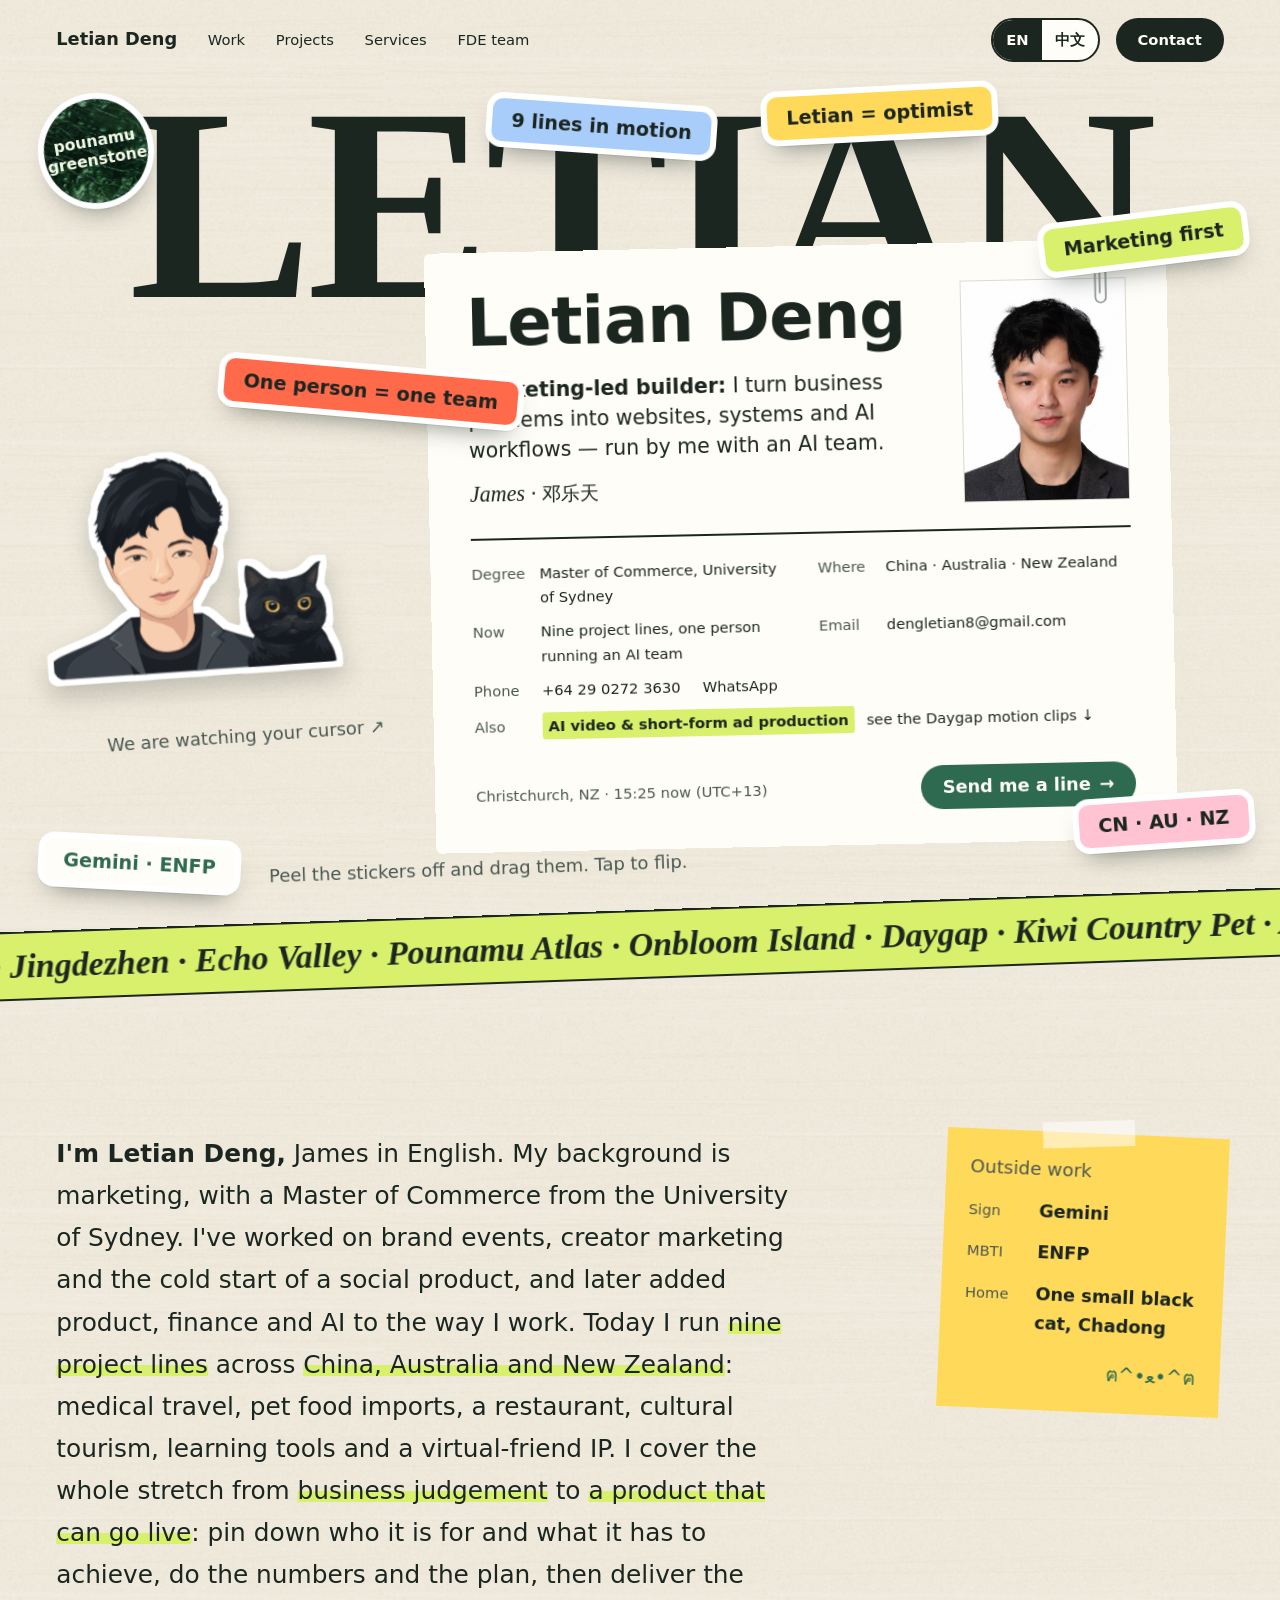
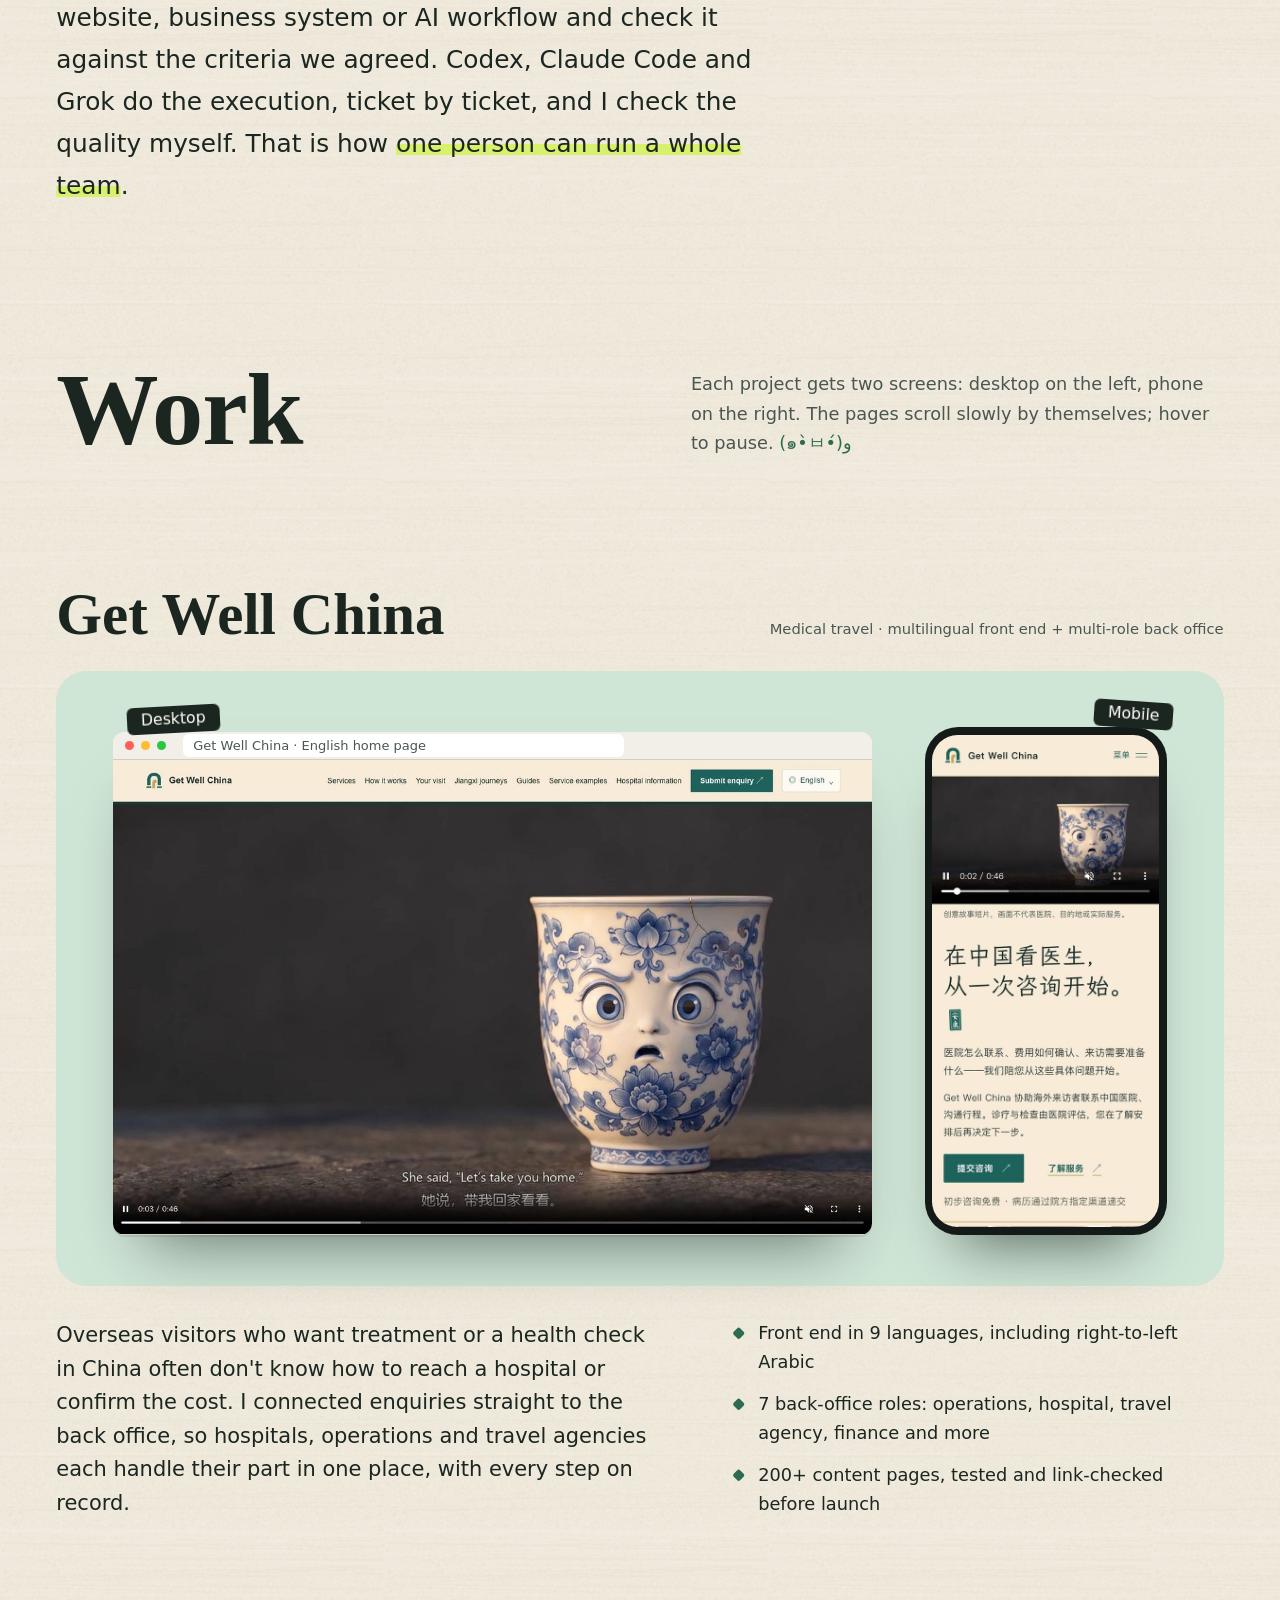
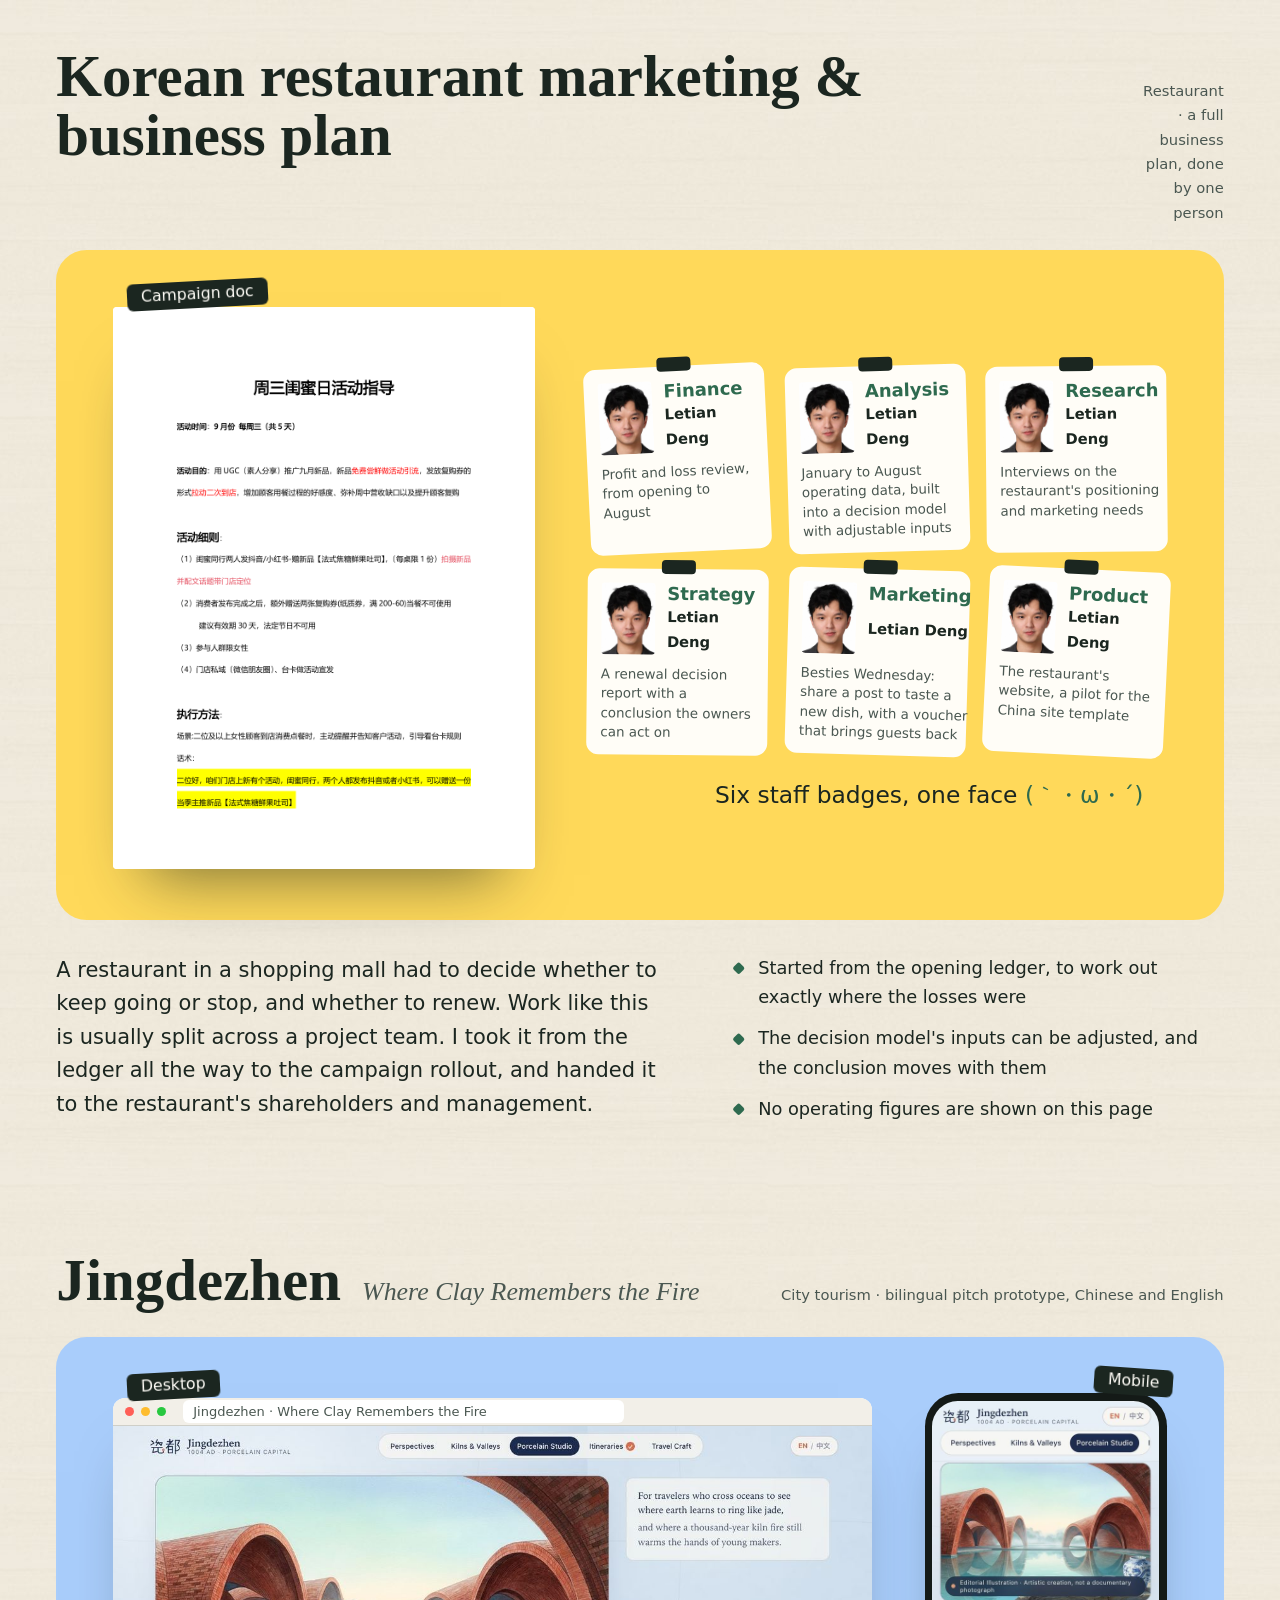
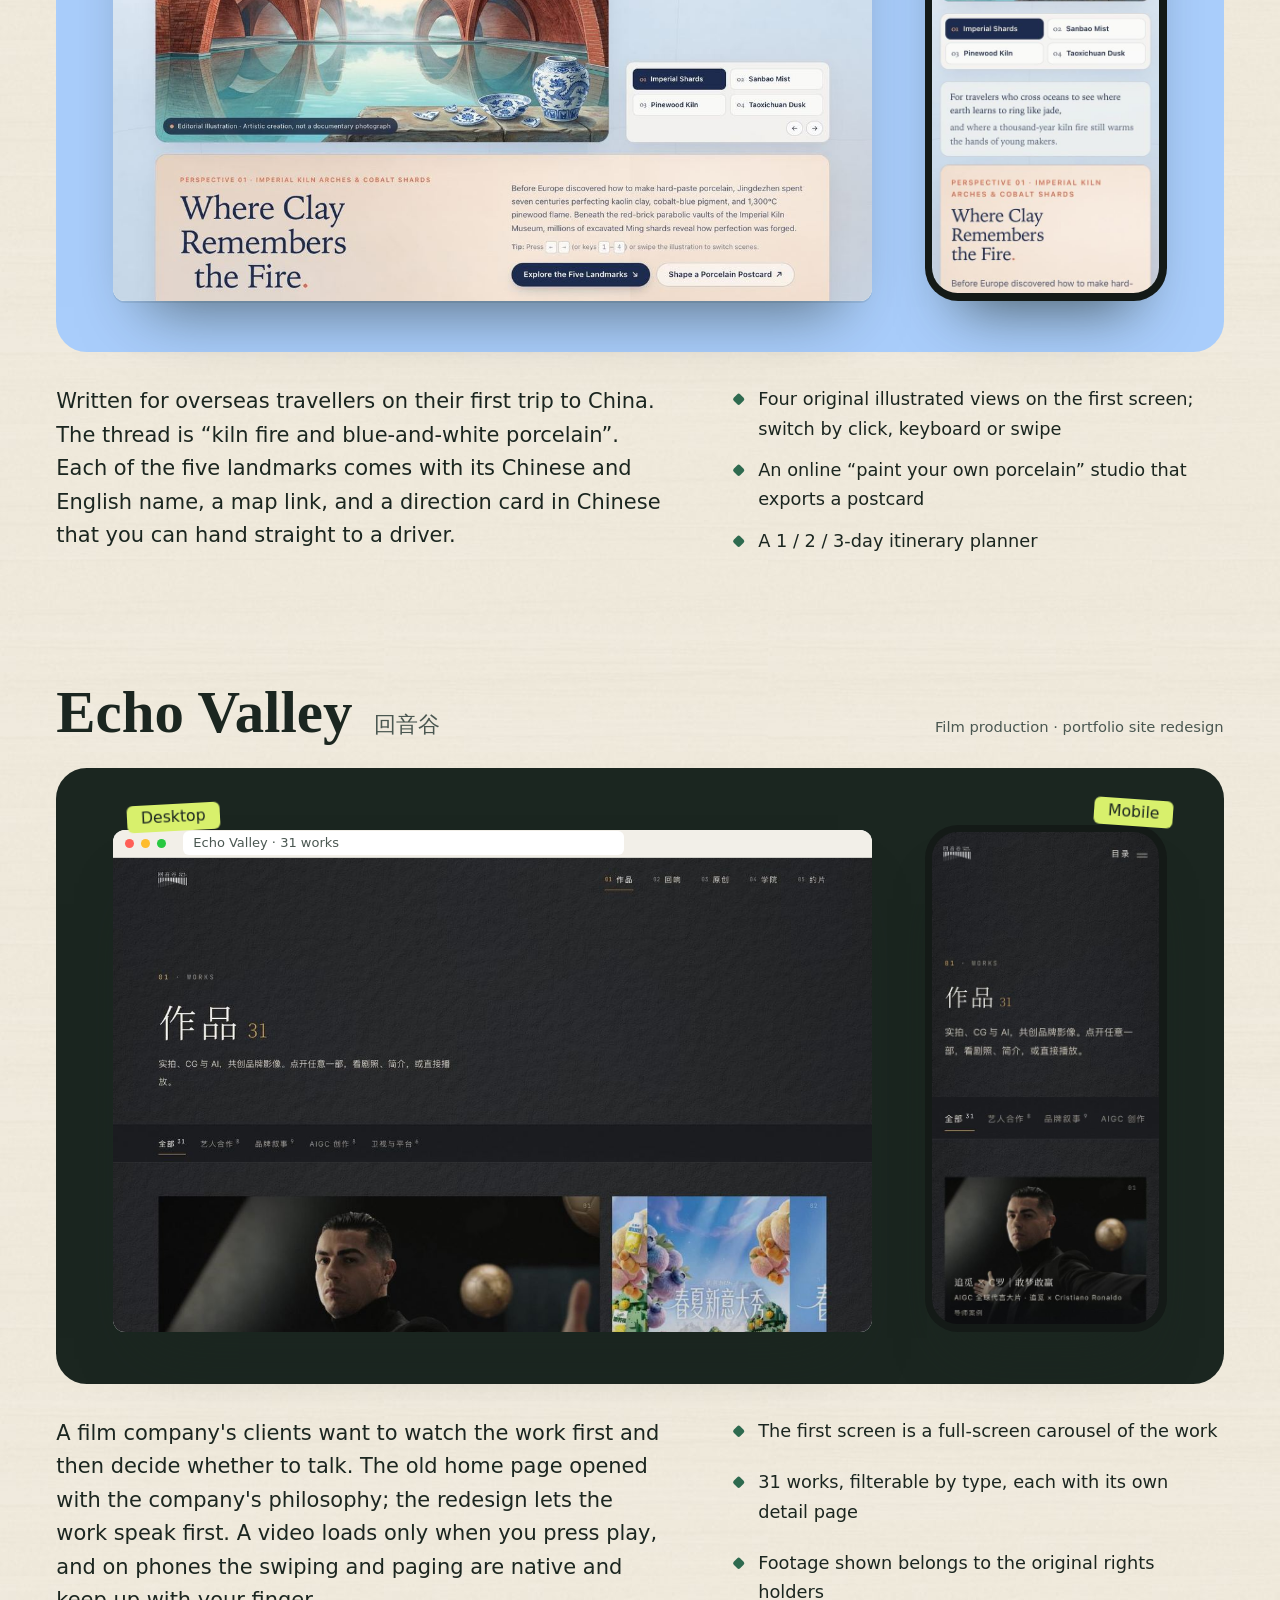
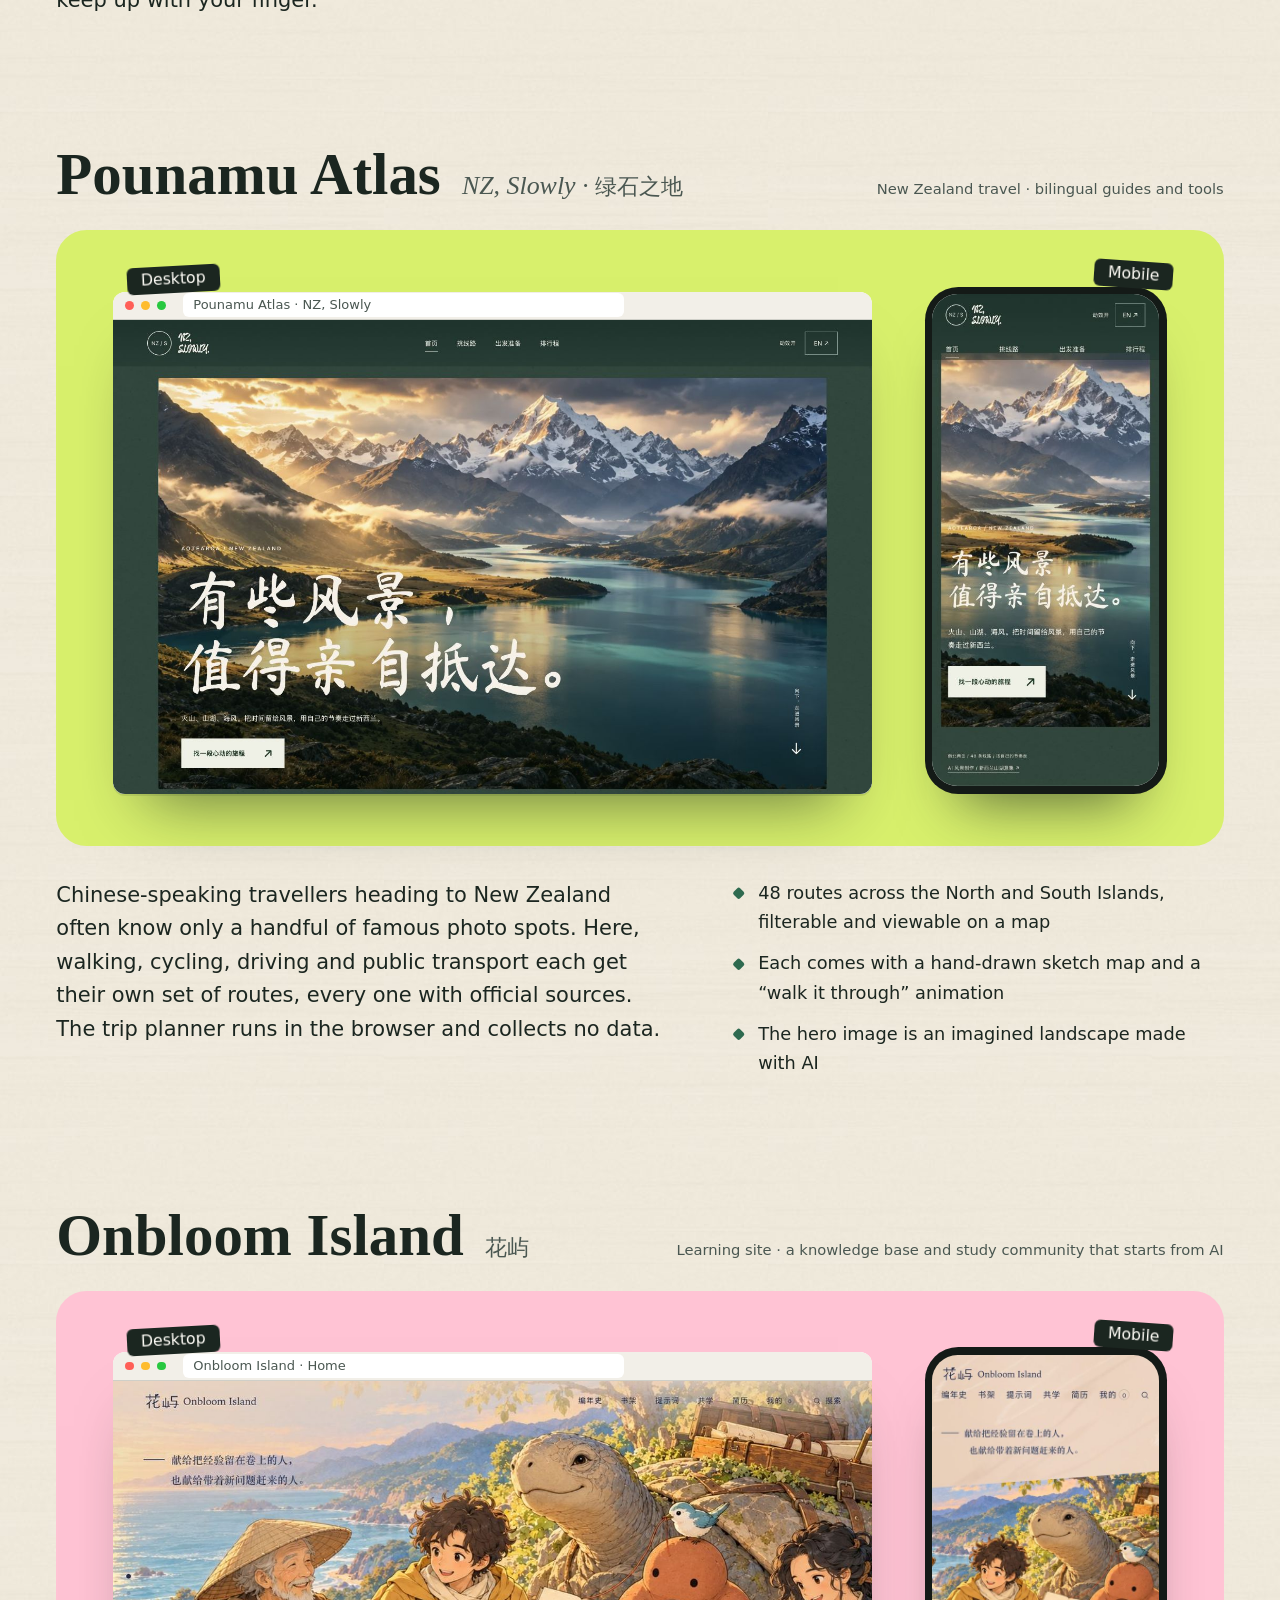
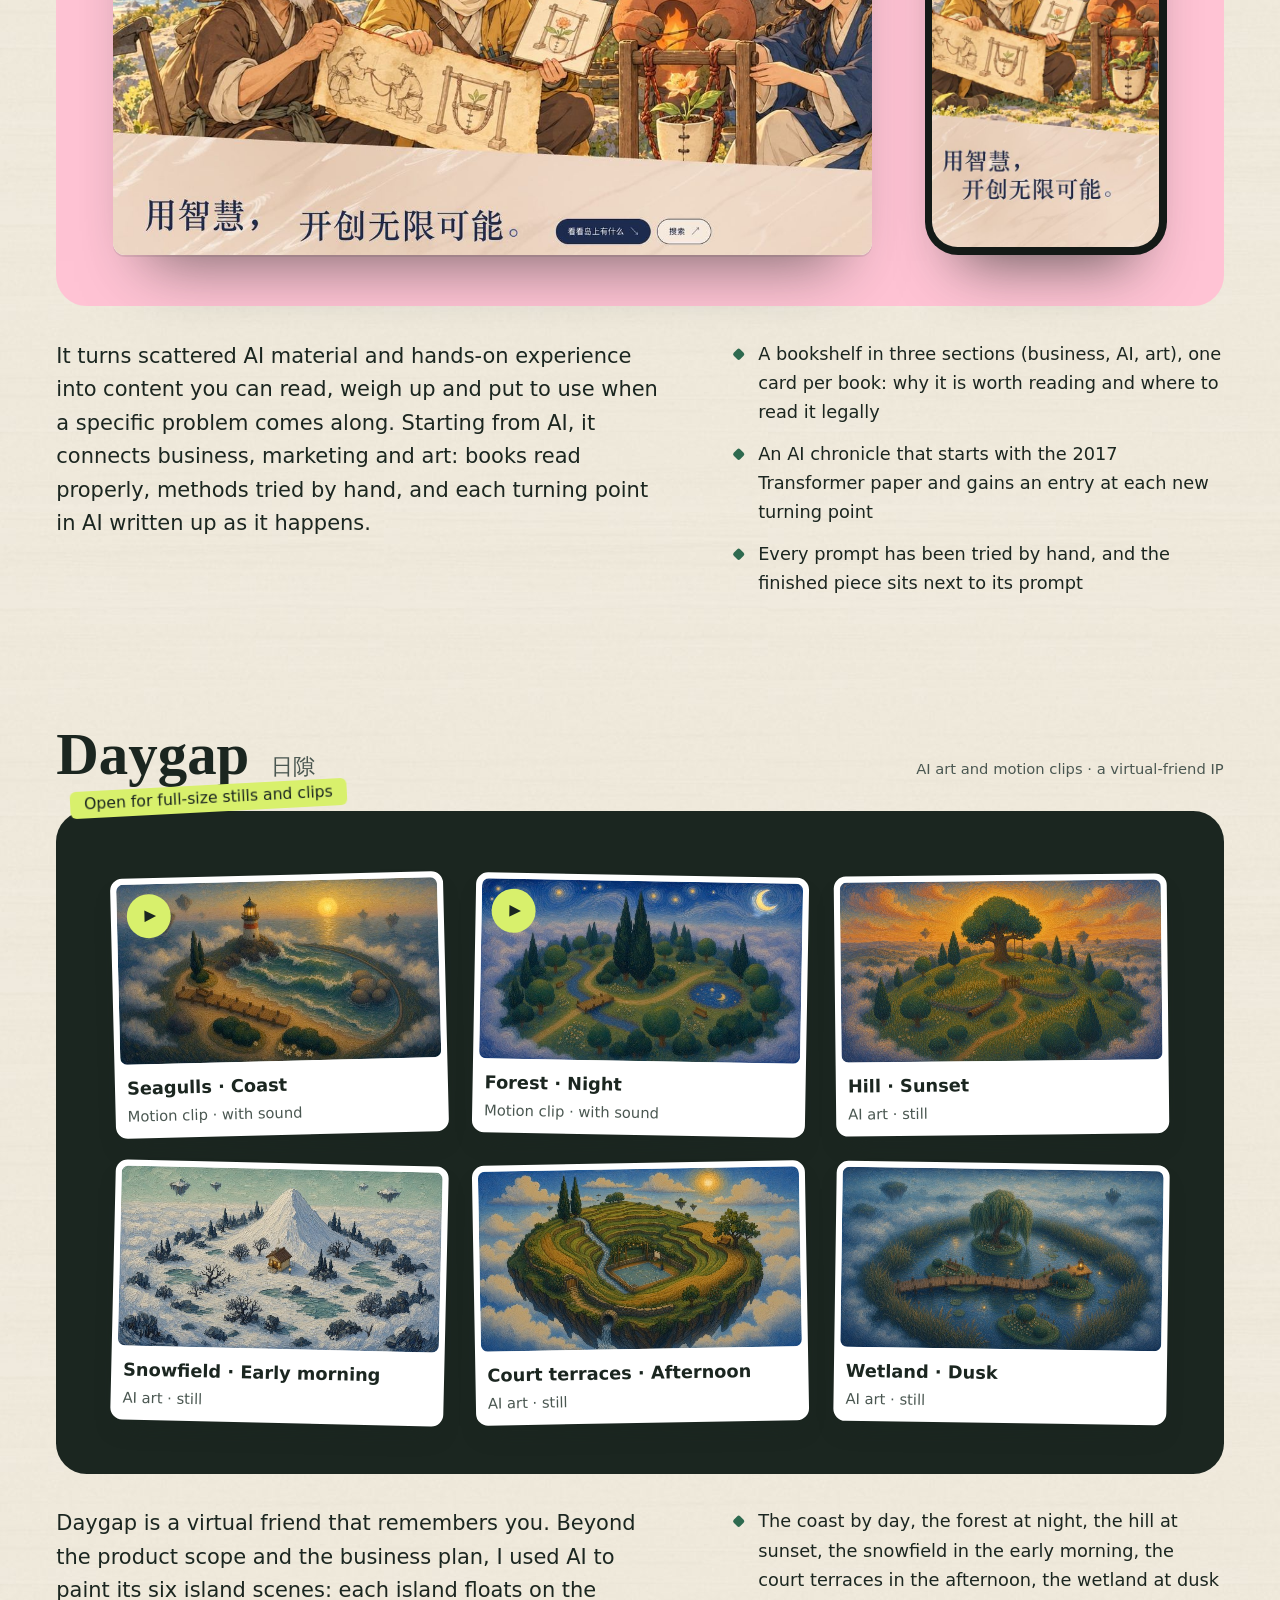
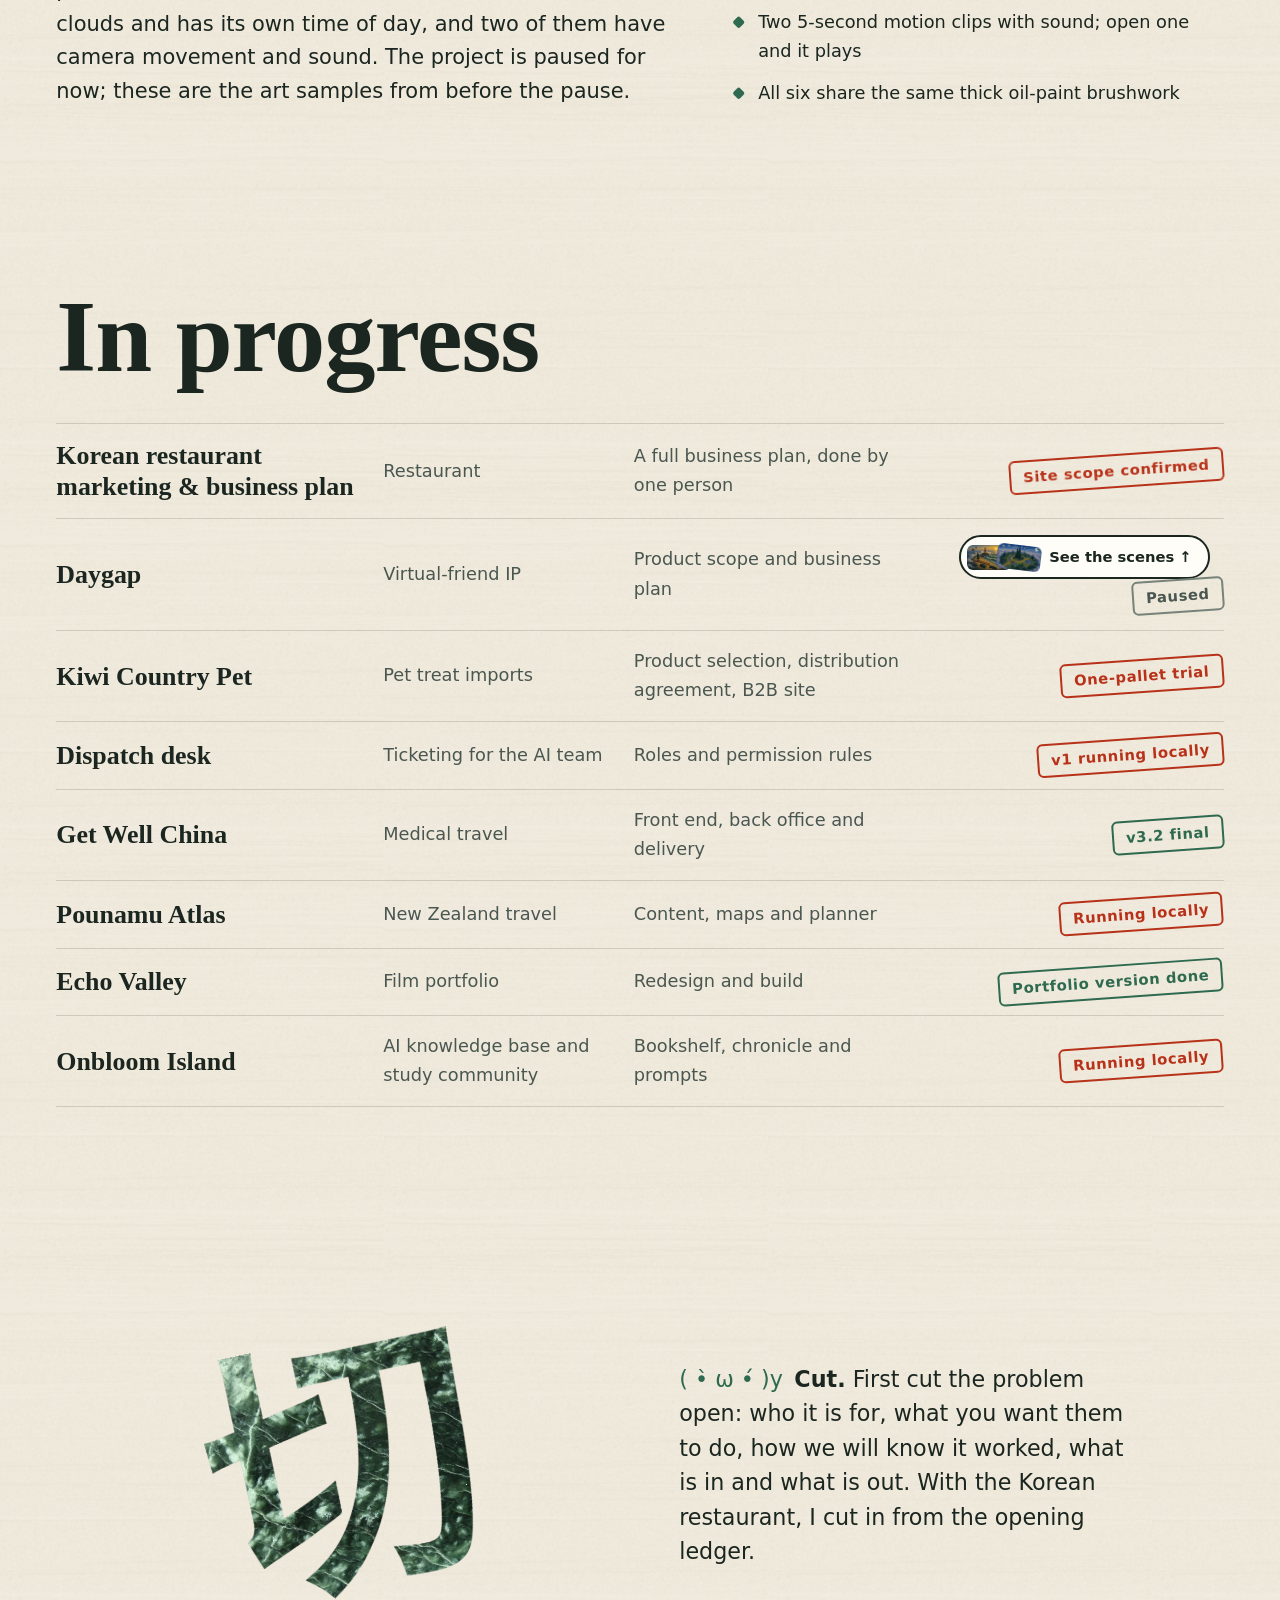
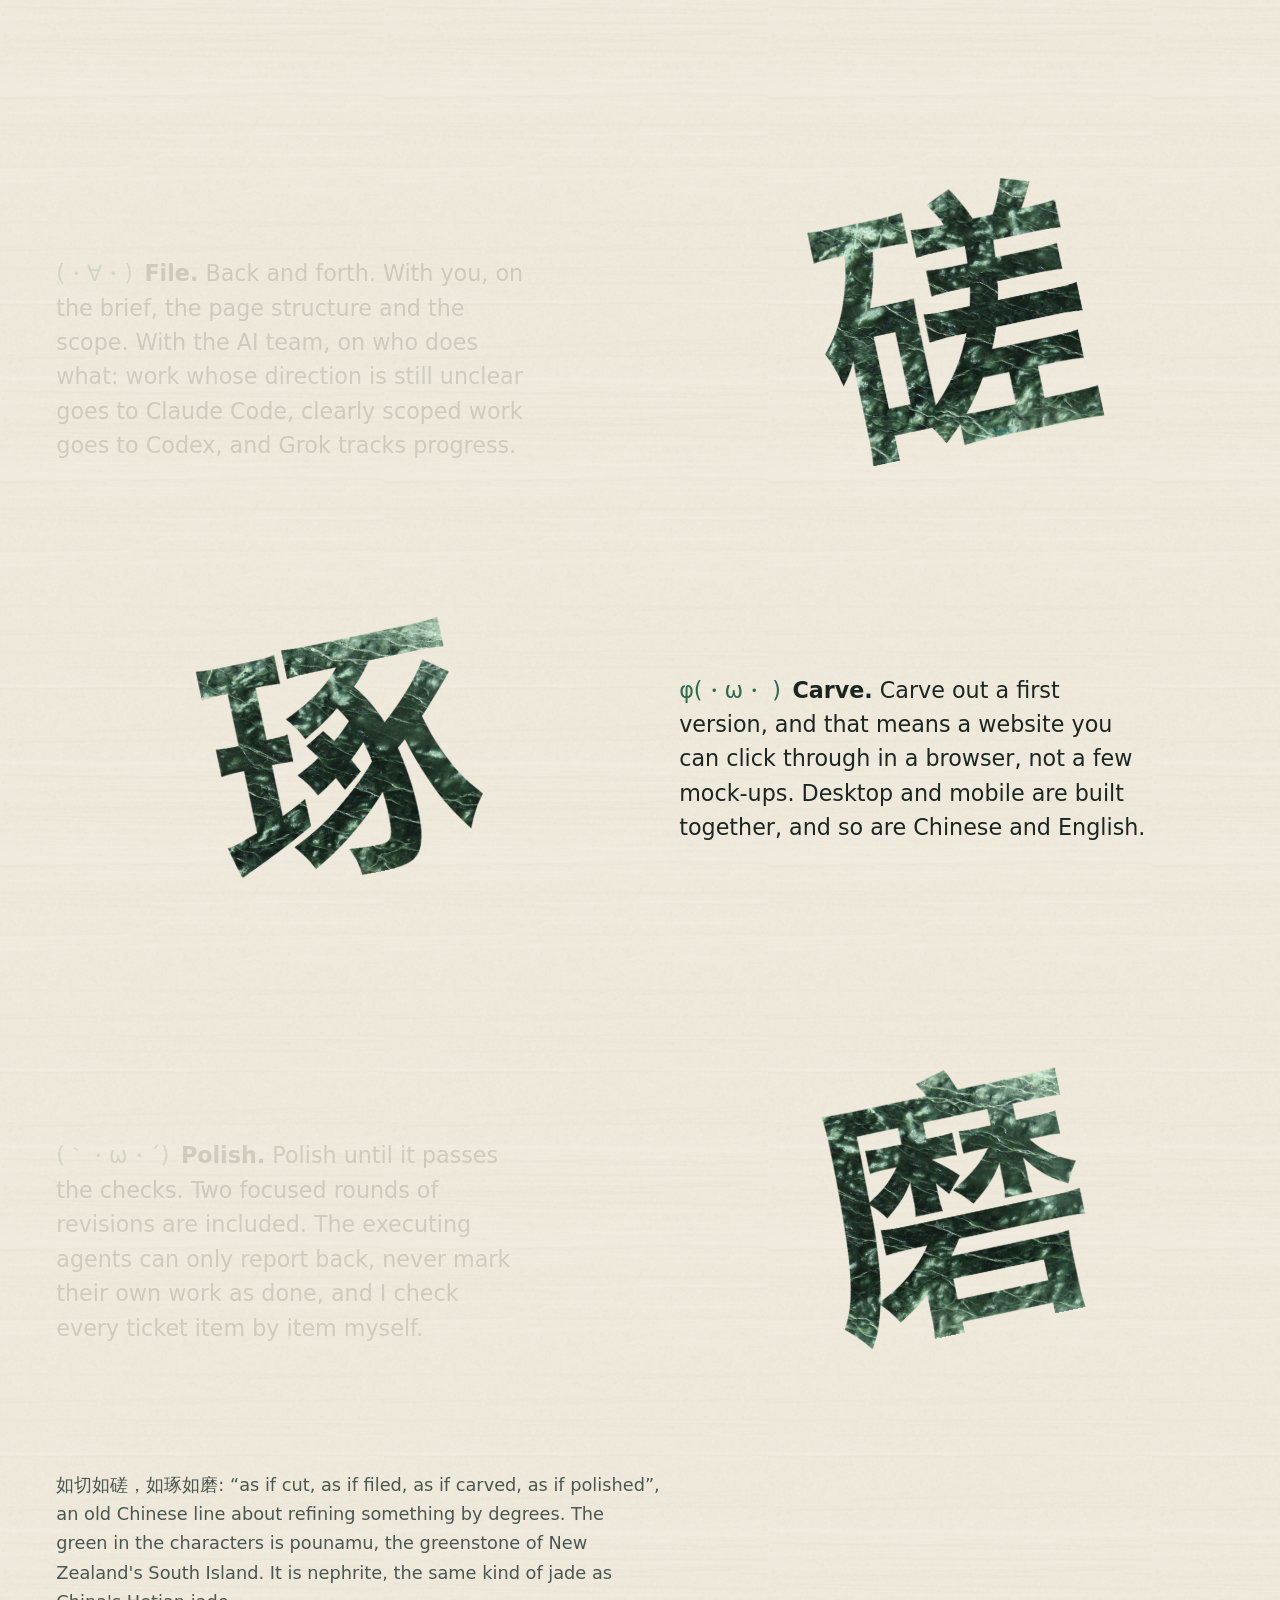
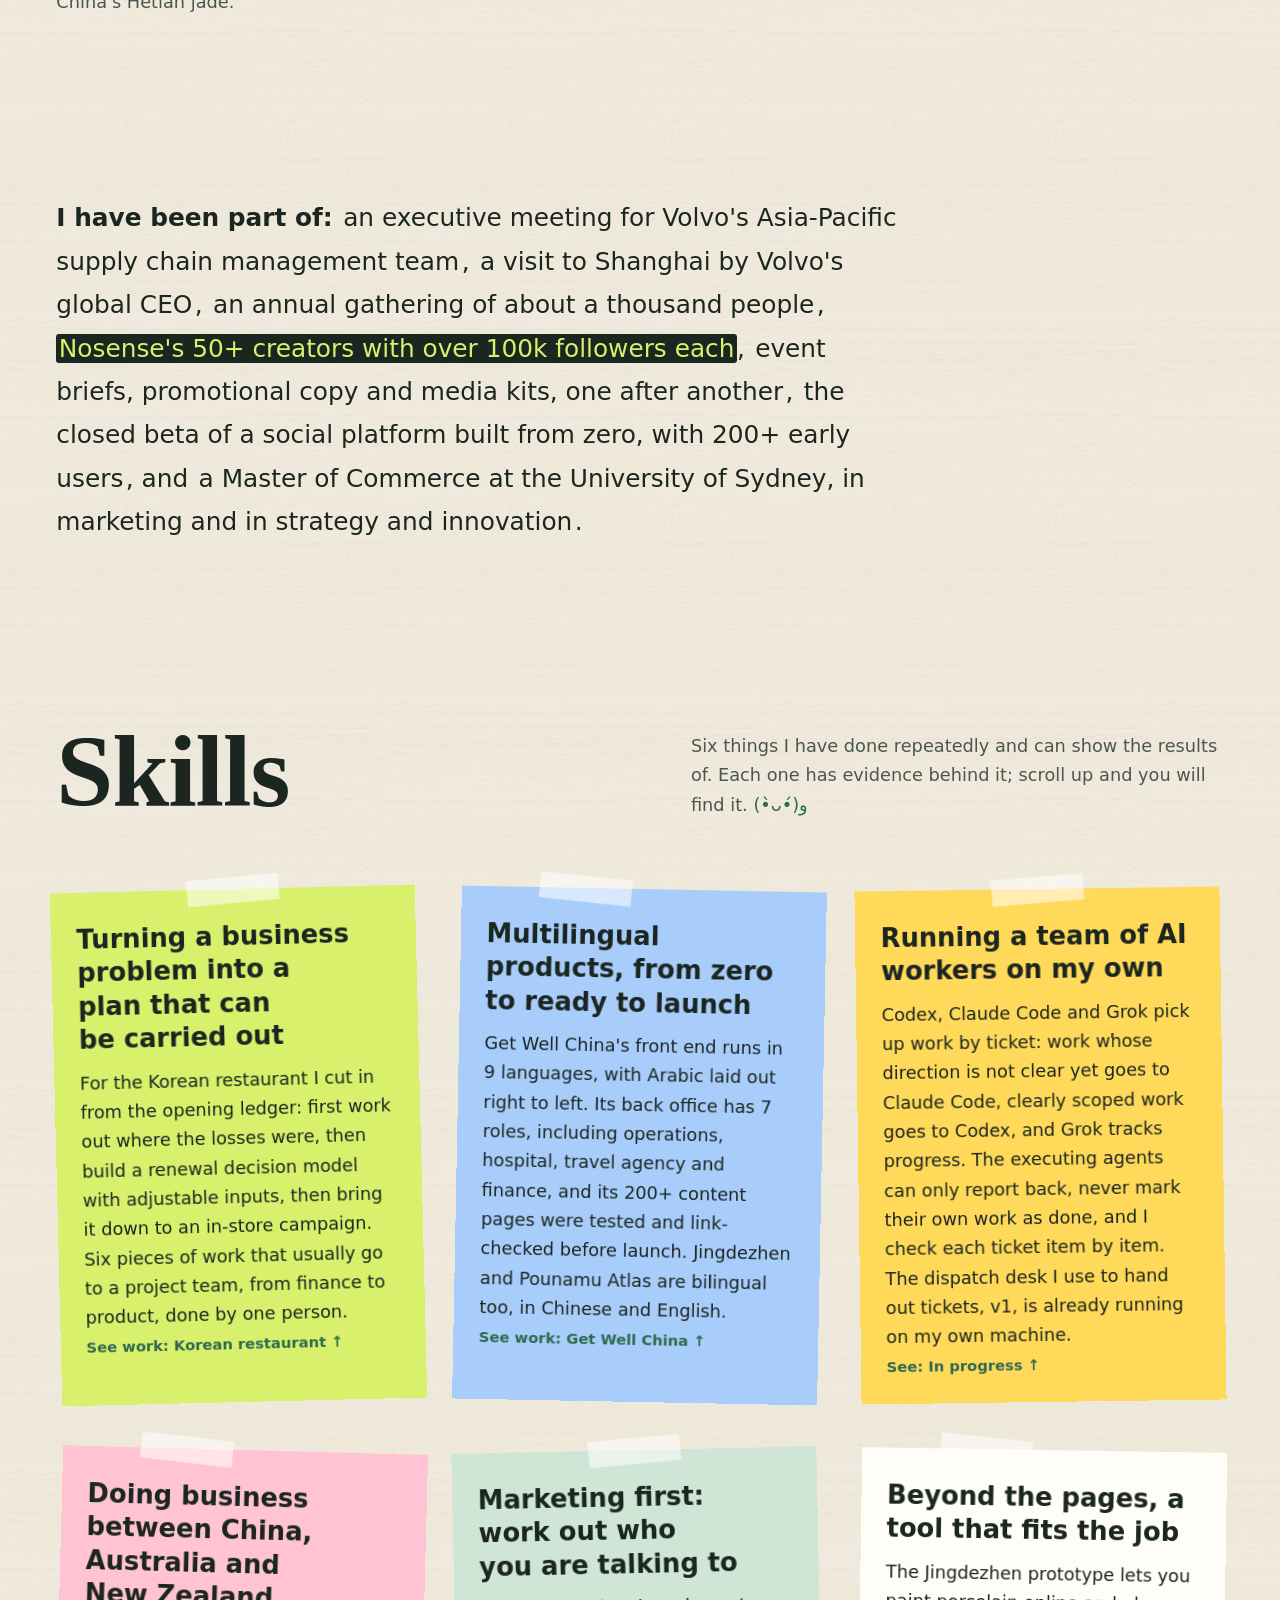
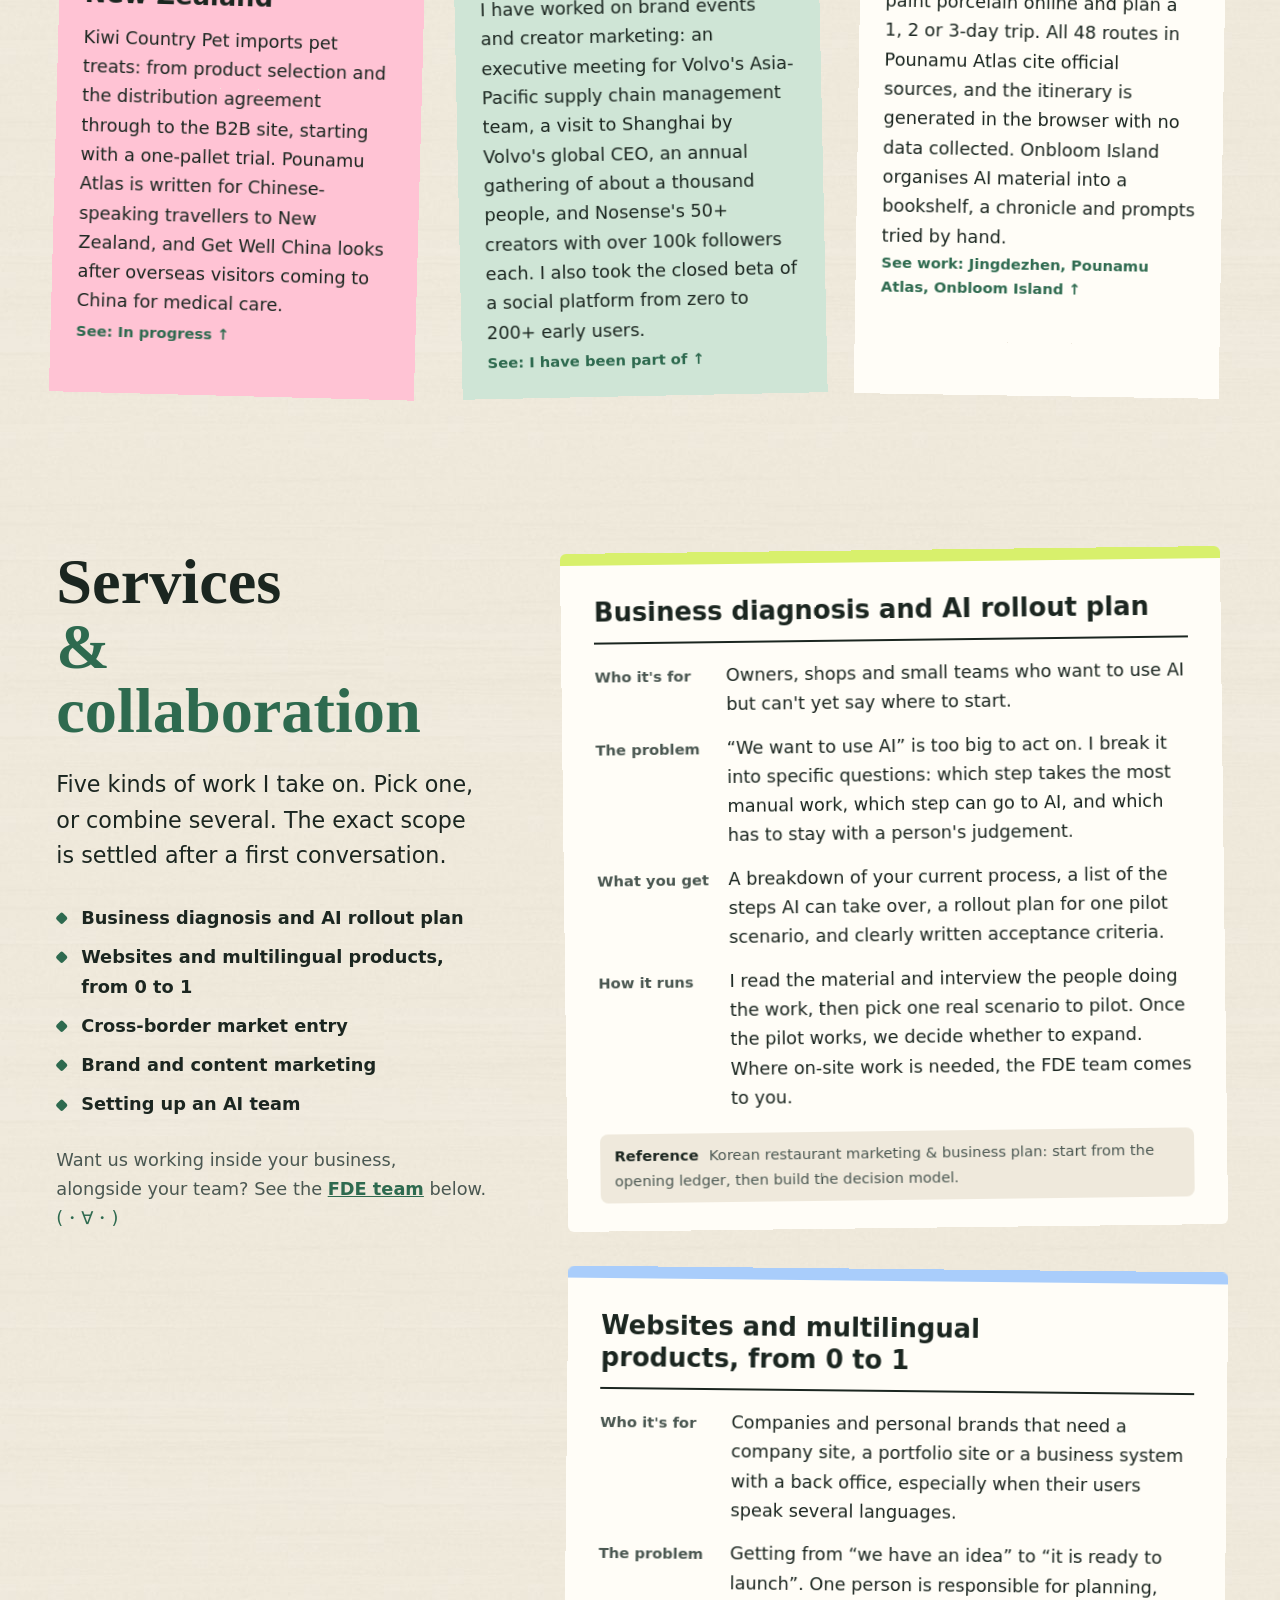
==== commit 9a96cf55: "English copy: wording settled with Letian - Drop the Jingdezhen ad sample mention; the page only sho" ====
--- a/en/index.html
+++ b/en/index.html
@@ -63,7 +63,7 @@
         <div><dt>Now</dt><dd>Nine project lines, one person running an AI team</dd></div>
         <div><dt>Email</dt><dd><a href="mailto:dengletian8@gmail.com">dengletian8@gmail.com</a></dd></div>
         <div class="wide"><dt>Phone</dt><dd class="tels"><a href="tel:+642902723630">+64 29 0272 3630</a><a href="https://wa.me/642902723630" rel="noopener">WhatsApp</a></dd></div>
-        <div class="wide cv-also"><dt>Also</dt><dd><a href="#daygap"><mark>AI video &amp; short-form ad production</mark> <span class="eg">Jingdezhen ad sample, Daygap motion clips <span aria-hidden="true">↓</span></span></a></dd></div>
+        <div class="wide cv-also"><dt>Also</dt><dd><a href="#daygap"><mark>AI video &amp; short-form ad production</mark> <span class="eg">see the Daygap motion clips <span aria-hidden="true">↓</span></span></a></dd></div>
       </dl>
       <div class="cv-foot">
         <p class="now-line" data-nowline>Christchurch, NZ (UTC+13)</p>
@@ -139,7 +139,7 @@
   </article>
 
   <article class="case case-kc" id="kc" style="--mat:var(--butter)">
-    <header class="case-head"><h3>Korean restaurant marketing &amp;&nbsp;BP</h3><p class="kind">Restaurant · a full business plan, done by one person</p></header>
+    <header class="case-head"><h3>Korean restaurant marketing &amp; business&nbsp;plan</h3><p class="kind">Restaurant · a full business plan, done by one person</p></header>
     <div class="stage" data-tilt>
       <figure class="dev doc">
         <div class="frame" data-ui><div class="scr"><img class="roll" src="../assets/shots/kc-campaign.png" width="990" height="1400" alt="First page of the campaign guide for the Korean restaurant's Wednesday promotion (in Chinese)" loading="lazy"></div></div>
@@ -283,7 +283,7 @@
   <h2 id="now-h" class="part">In progress</h2>
   <table class="lineup">
     <tbody>
-      <tr><th scope="row">Korean restaurant marketing &amp; BP</th><td>Restaurant</td><td>A full business plan, done by one person</td><td><span class="stamp">Site scope confirmed</span></td></tr>
+      <tr><th scope="row">Korean restaurant marketing &amp; business plan</th><td>Restaurant</td><td>A full business plan, done by one person</td><td><span class="stamp">Site scope confirmed</span></td></tr>
       <tr><th scope="row">Daygap</th><td>Virtual-friend IP</td><td>Product scope and business plan</td><td><a class="dg-open" href="#daygap"><img src="../assets/daygap/thumb/coast-day-motion-v03-15deg-gulls-sound-poster.jpg" width="640" height="360" alt="" loading="lazy"><img src="../assets/daygap/thumb/forest-night-motion-v02-10deg-sound-poster.jpg" width="640" height="360" alt="" loading="lazy"><span>See the scenes ↑</span></a><span class="stamp off">Paused</span></td></tr>
       <tr><th scope="row">Kiwi Country Pet</th><td>Pet treat imports</td><td>Product selection, distribution agreement, B2B site</td><td><span class="stamp">One-pallet trial</span></td></tr>
       <tr><th scope="row">Dispatch desk</th><td>Ticketing for the AI team</td><td>Roles and permission rules</td><td><span class="stamp">v1 running locally</span></td></tr>
@@ -317,7 +317,7 @@
 
 <section class="proof" id="proof" aria-labelledby="proof-h">
   <h2 id="proof-h" class="vh">Projects I have been part of</h2>
-  <p class="run" data-run><b class="lead-in">I have been part of:</b> <span class="nm">an executive meeting for Volvo's Asia-Pacific supply chain management team</span>, <span class="nm">a global CEO's visit to Shanghai</span>, <span class="nm">an annual gathering of about a thousand people</span>, <span class="nm">Nosense's 50+ creators with over 100k followers each</span>, <span class="nm">event briefs, promotional copy and media kits, one after another</span>, <span class="nm">the closed beta of a social platform built from zero, with 200+ early users</span>, and <span class="nm">a Master of Commerce at the University of Sydney, in marketing and in strategy and innovation</span>.</p>
+  <p class="run" data-run><b class="lead-in">I have been part of:</b> <span class="nm">an executive meeting for Volvo's Asia-Pacific supply chain management team</span>, <span class="nm">a visit to Shanghai by Volvo's global CEO</span>, <span class="nm">an annual gathering of about a thousand people</span>, <span class="nm">Nosense's 50+ creators with over 100k followers each</span>, <span class="nm">event briefs, promotional copy and media kits, one after another</span>, <span class="nm">the closed beta of a social platform built from zero, with 200+ early users</span>, and <span class="nm">a Master of Commerce at the University of Sydney, in marketing and in strategy and innovation</span>.</p>
 </section>
 
 <section class="skills" id="skills" aria-labelledby="skills-h">
@@ -344,7 +344,7 @@
     </li>
     <li class="note" style="--c:var(--mint);--r:-1.2deg;--i:1" data-reveal>
       <h3>Marketing first: work out who you are talking to</h3>
-      <p>I have worked on brand events and creator marketing: an executive meeting for Volvo's Asia-Pacific supply chain management team, a global CEO's visit to Shanghai, an annual gathering of about a thousand people, and Nosense's 50+ creators with over 100k followers each. I also took the closed beta of a social platform from zero to 200+ early users. <a class="see" href="#proof">See: I have been part of ↑</a></p>
+      <p>I have worked on brand events and creator marketing: an executive meeting for Volvo's Asia-Pacific supply chain management team, a visit to Shanghai by Volvo's global CEO, an annual gathering of about a thousand people, and Nosense's 50+ creators with over 100k followers each. I also took the closed beta of a social platform from zero to 200+ early users. <a class="see" href="#proof">See: I have been part of ↑</a></p>
     </li>
     <li class="note" style="--c:var(--sheet);--r:.9deg;--i:2" data-reveal>
       <h3>Beyond the pages, a tool that fits the job</h3>
@@ -375,7 +375,7 @@
         <div><dt>What you get</dt><dd>A breakdown of your current process, a list of the steps AI can take over, a rollout plan for one pilot scenario, and clearly written acceptance criteria.</dd></div>
         <div><dt>How it runs</dt><dd>I read the material and interview the people doing the work, then pick one real scenario to pilot. Once the pilot works, we decide whether to expand. Where on-site work is needed, the FDE team comes to you.</dd></div>
       </dl>
-      <p class="ref"><b>Reference</b>Korean restaurant marketing &amp; BP: start from the opening ledger, then build the decision model.</p>
+      <p class="ref"><b>Reference</b>Korean restaurant marketing &amp; business plan: start from the opening ledger, then build the decision model.</p>
     </article>
     <article class="order" id="svc-2" style="--c:var(--sky);--r:.6deg">
       <header><h3>Websites and multilingual products, from 0 to 1</h3></header>
@@ -405,7 +405,7 @@
         <div><dt>What you get</dt><dd>Brand positioning and core messaging. A social content system: content pillars, topics and a posting rhythm. Short-form video planning and scripts. Campaign plans and the documents to run them.</dd></div>
         <div><dt>How it runs</dt><dd>Research the audience and the current situation first, then set the messaging and the pillars. Run one round, then adjust from the data.</dd></div>
       </dl>
-      <p class="ref"><b>Reference</b>The Korean restaurant's “Besties Wednesday”: share a post to taste a new dish, with a voucher that brings guests back. AI video samples: the Jingdezhen ad sample and the <a href="#daygap">Daygap motion clips</a>.</p>
+      <p class="ref"><b>Reference</b>The Korean restaurant's “Besties Wednesday”: share a post to taste a new dish, with a voucher that brings guests back. AI video samples: the <a href="#daygap">Daygap motion clips</a>.</p>
     </article>
     <article class="order" id="svc-5" style="--c:var(--butter);--r:-.6deg">
       <header><h3>Setting up an AI team</h3></header>
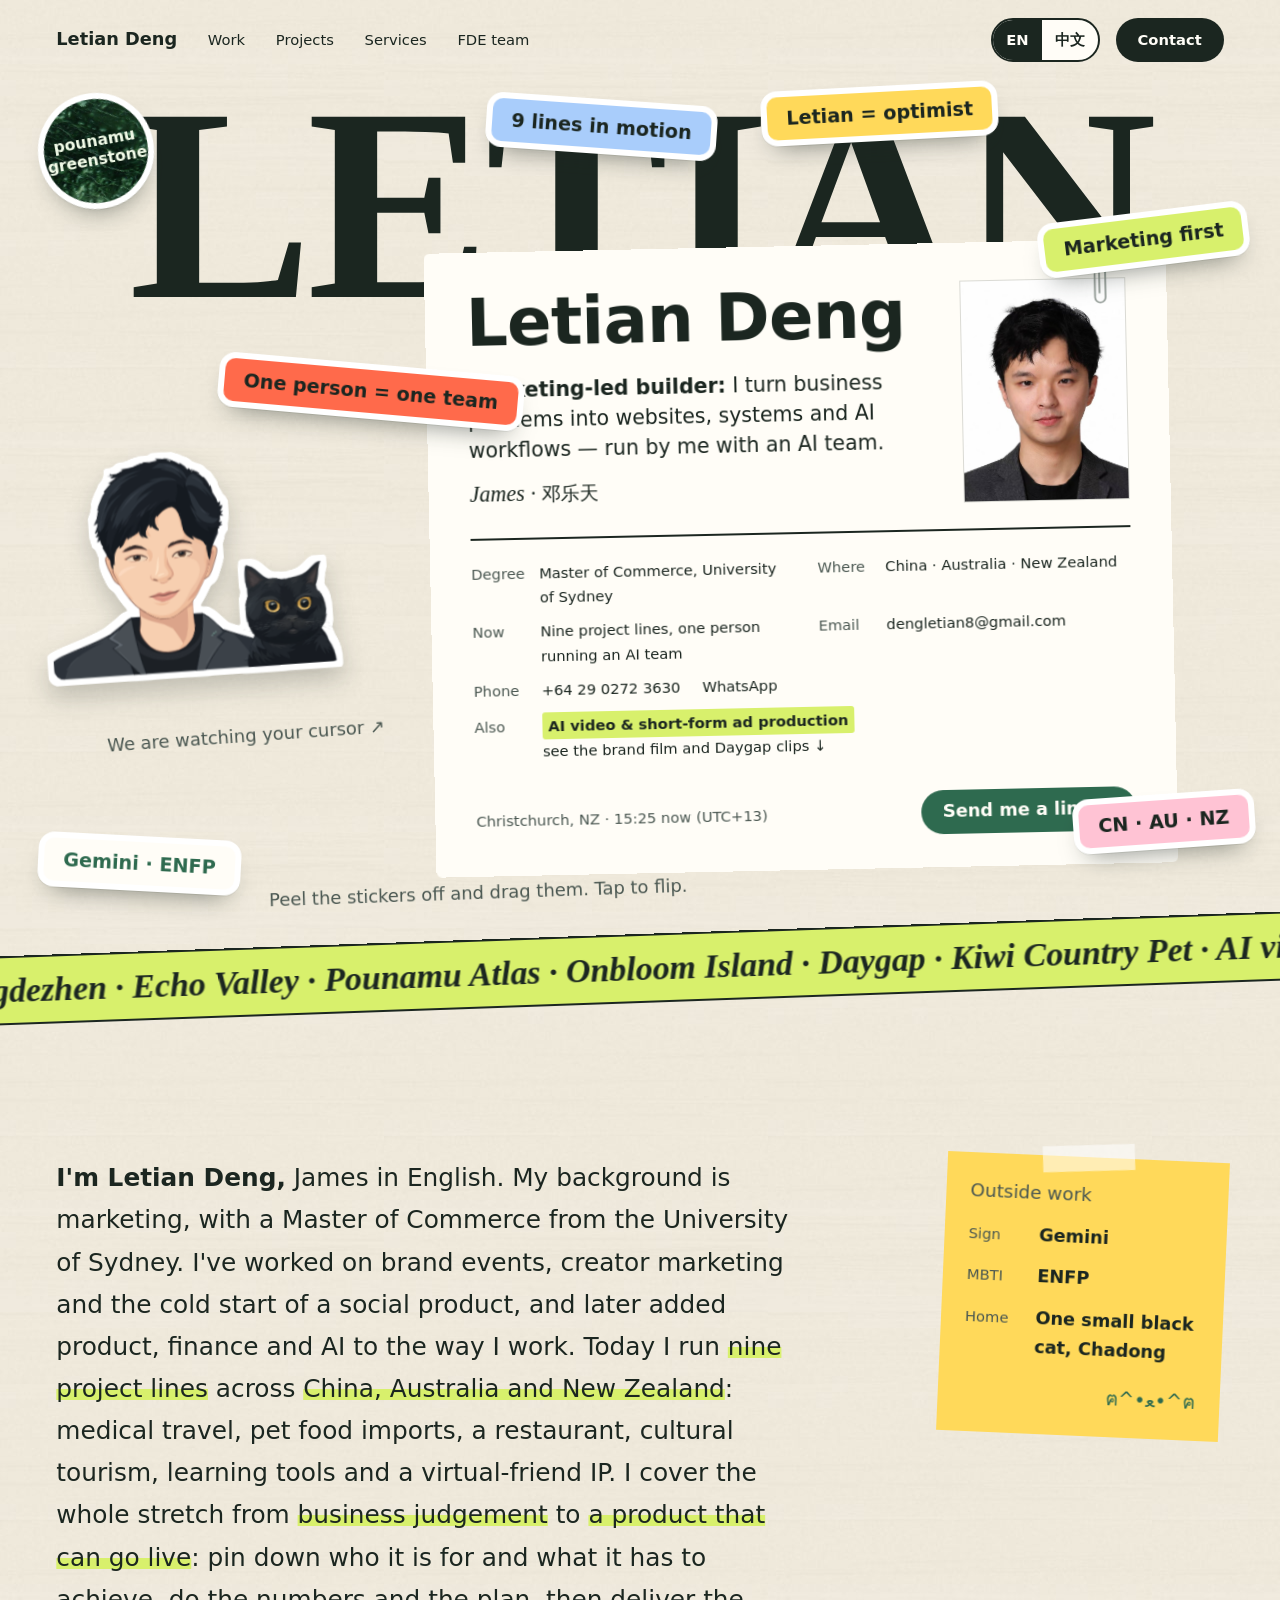
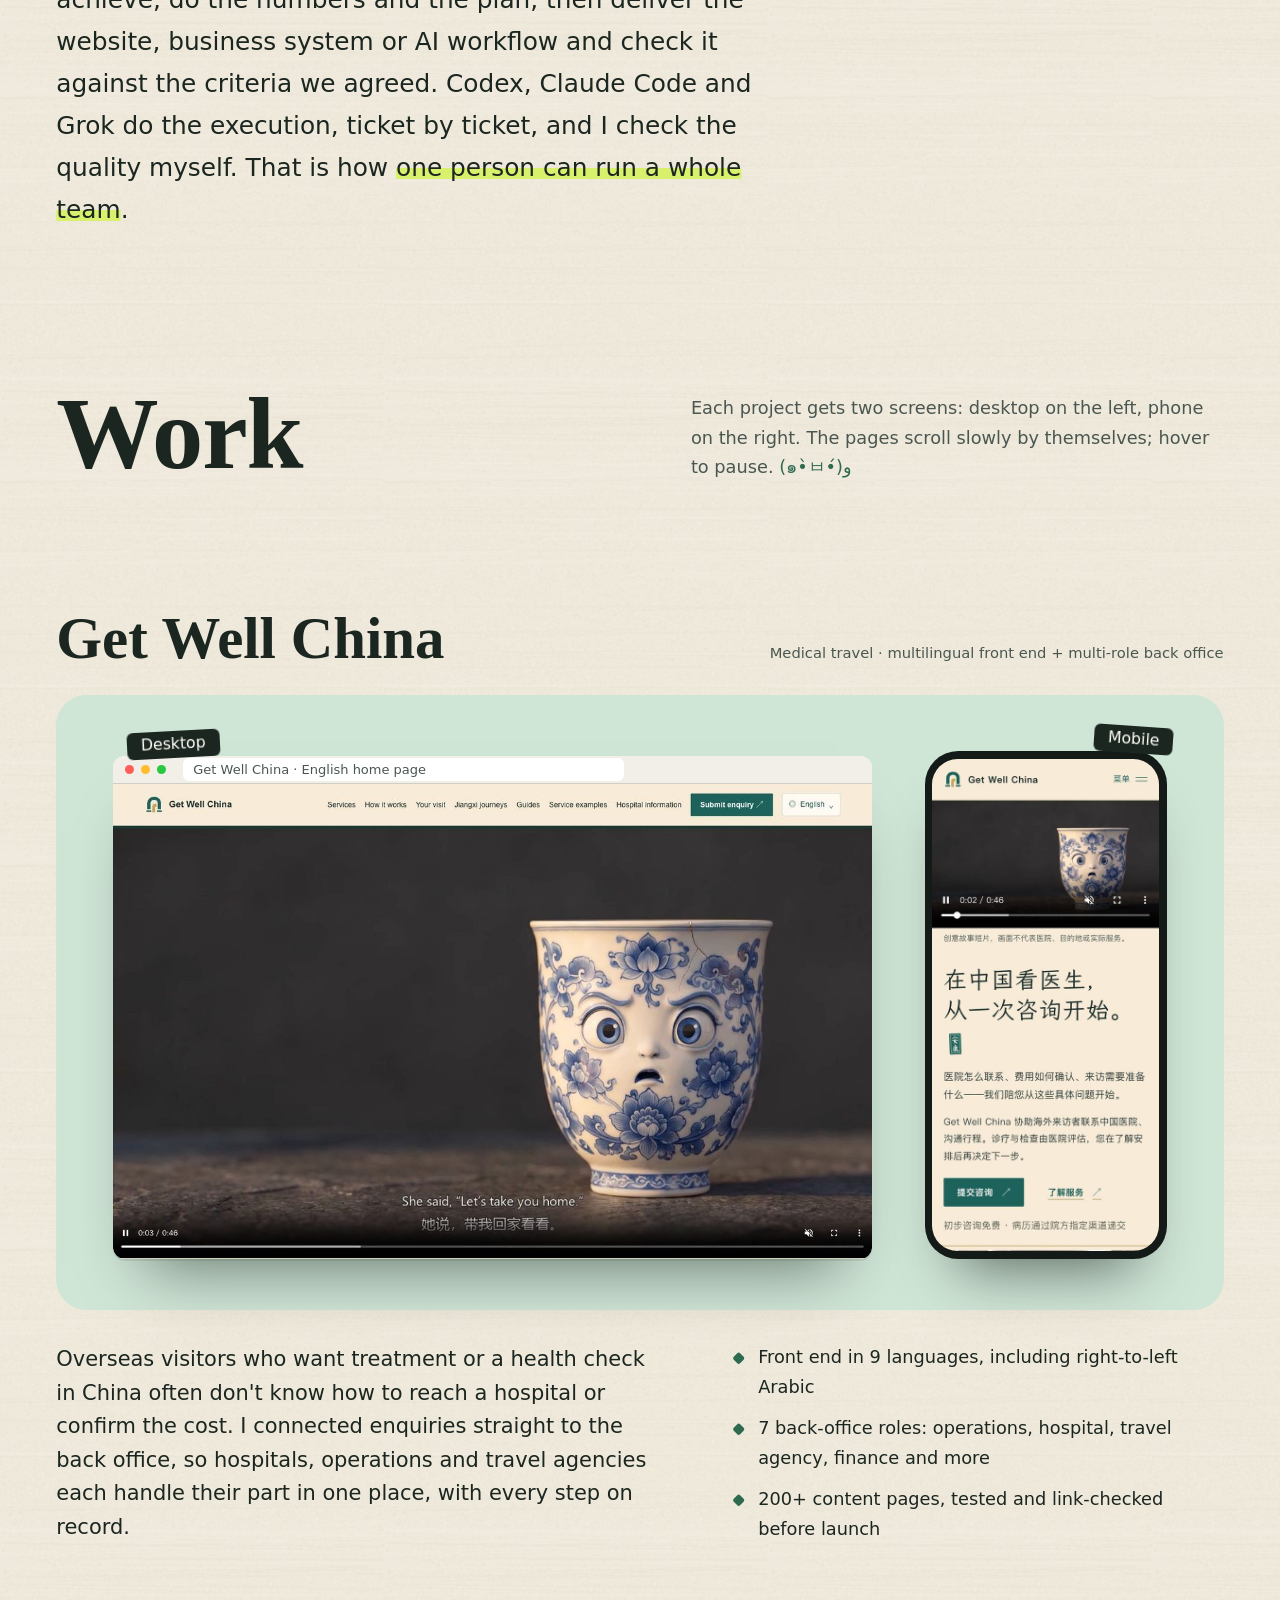
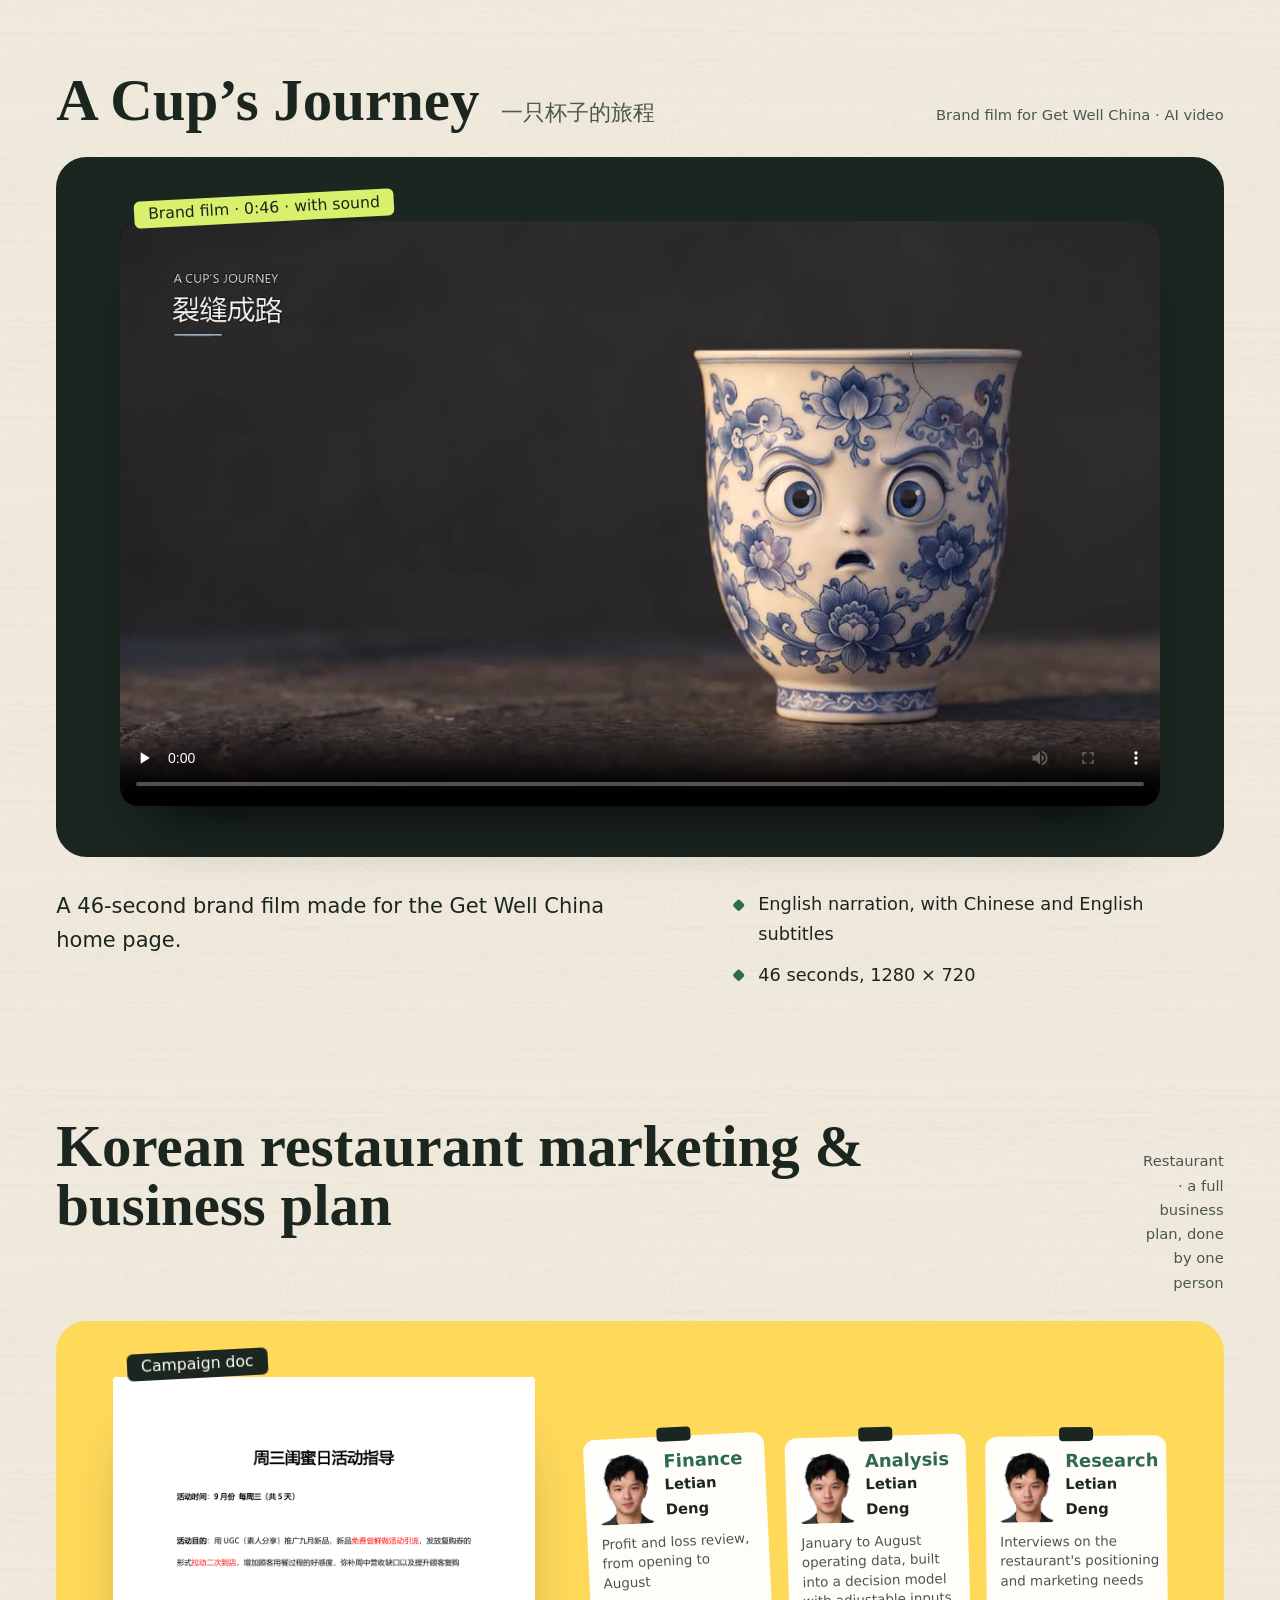
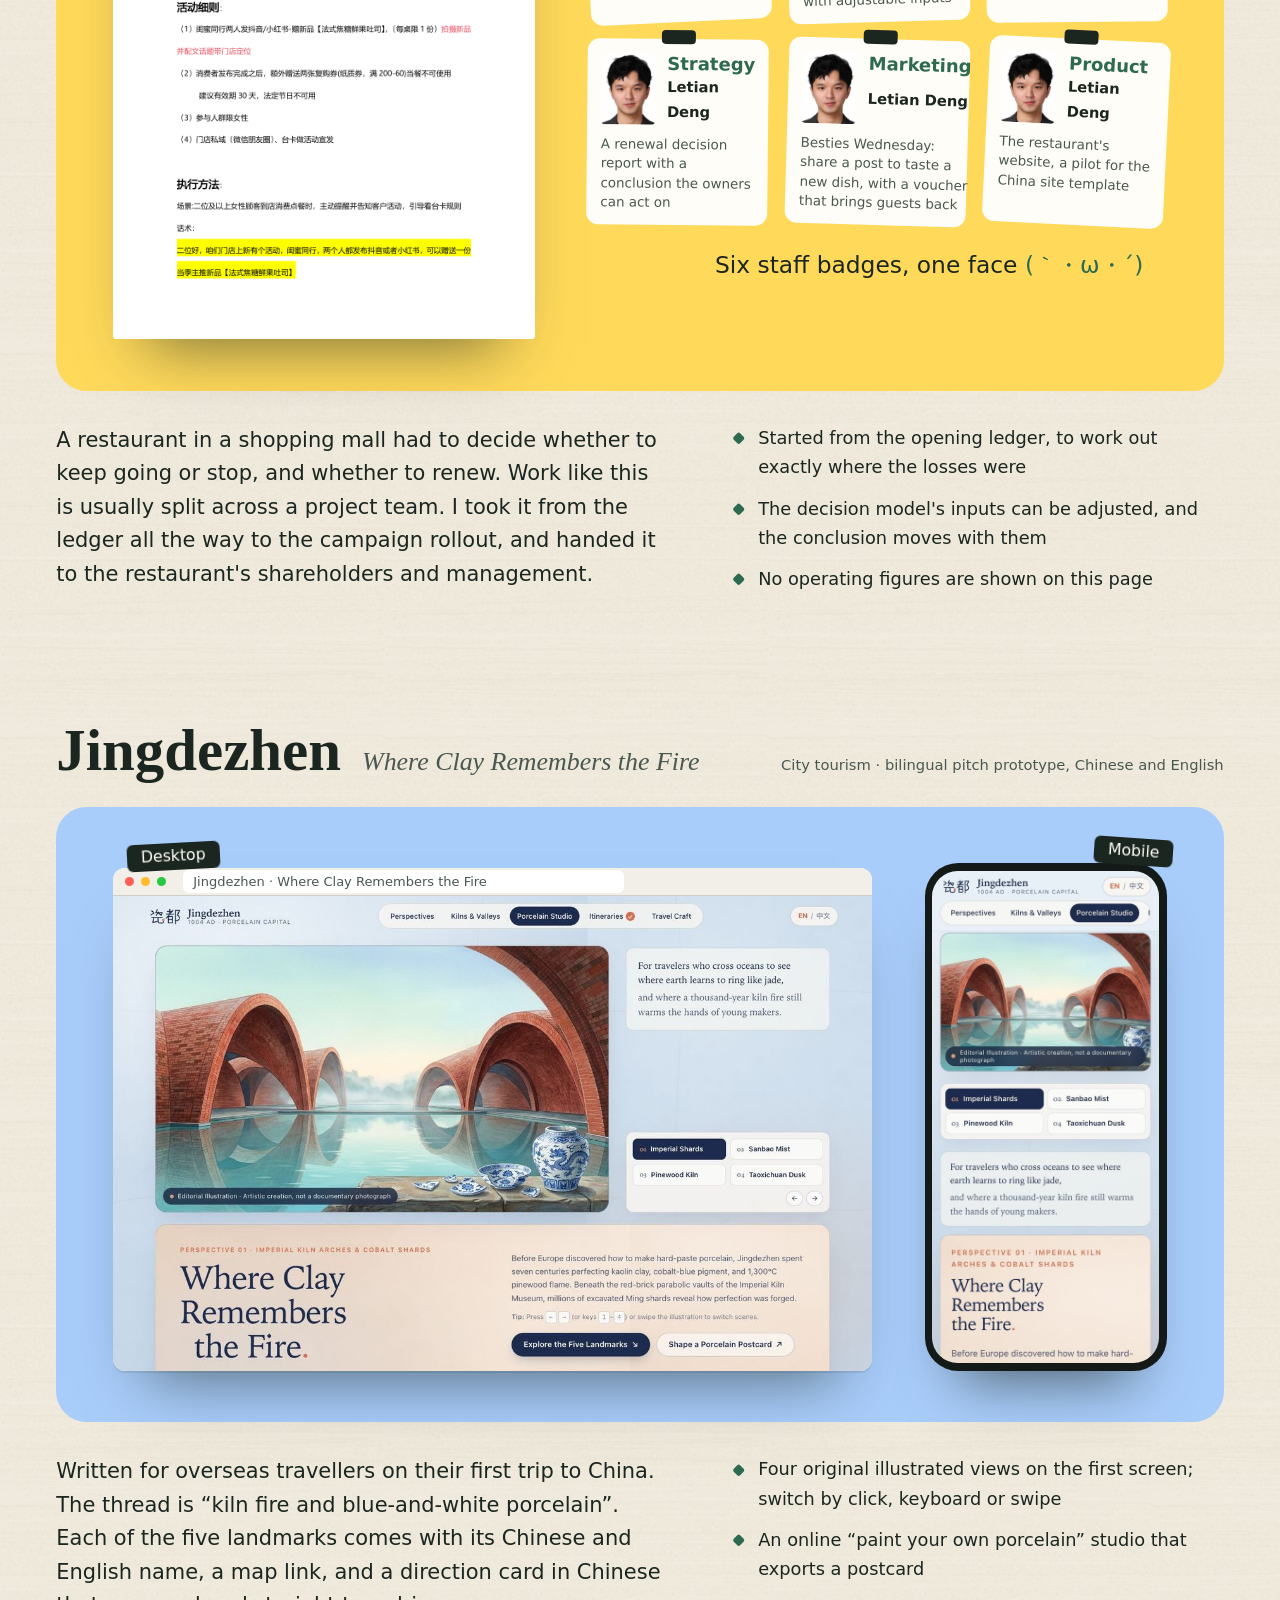
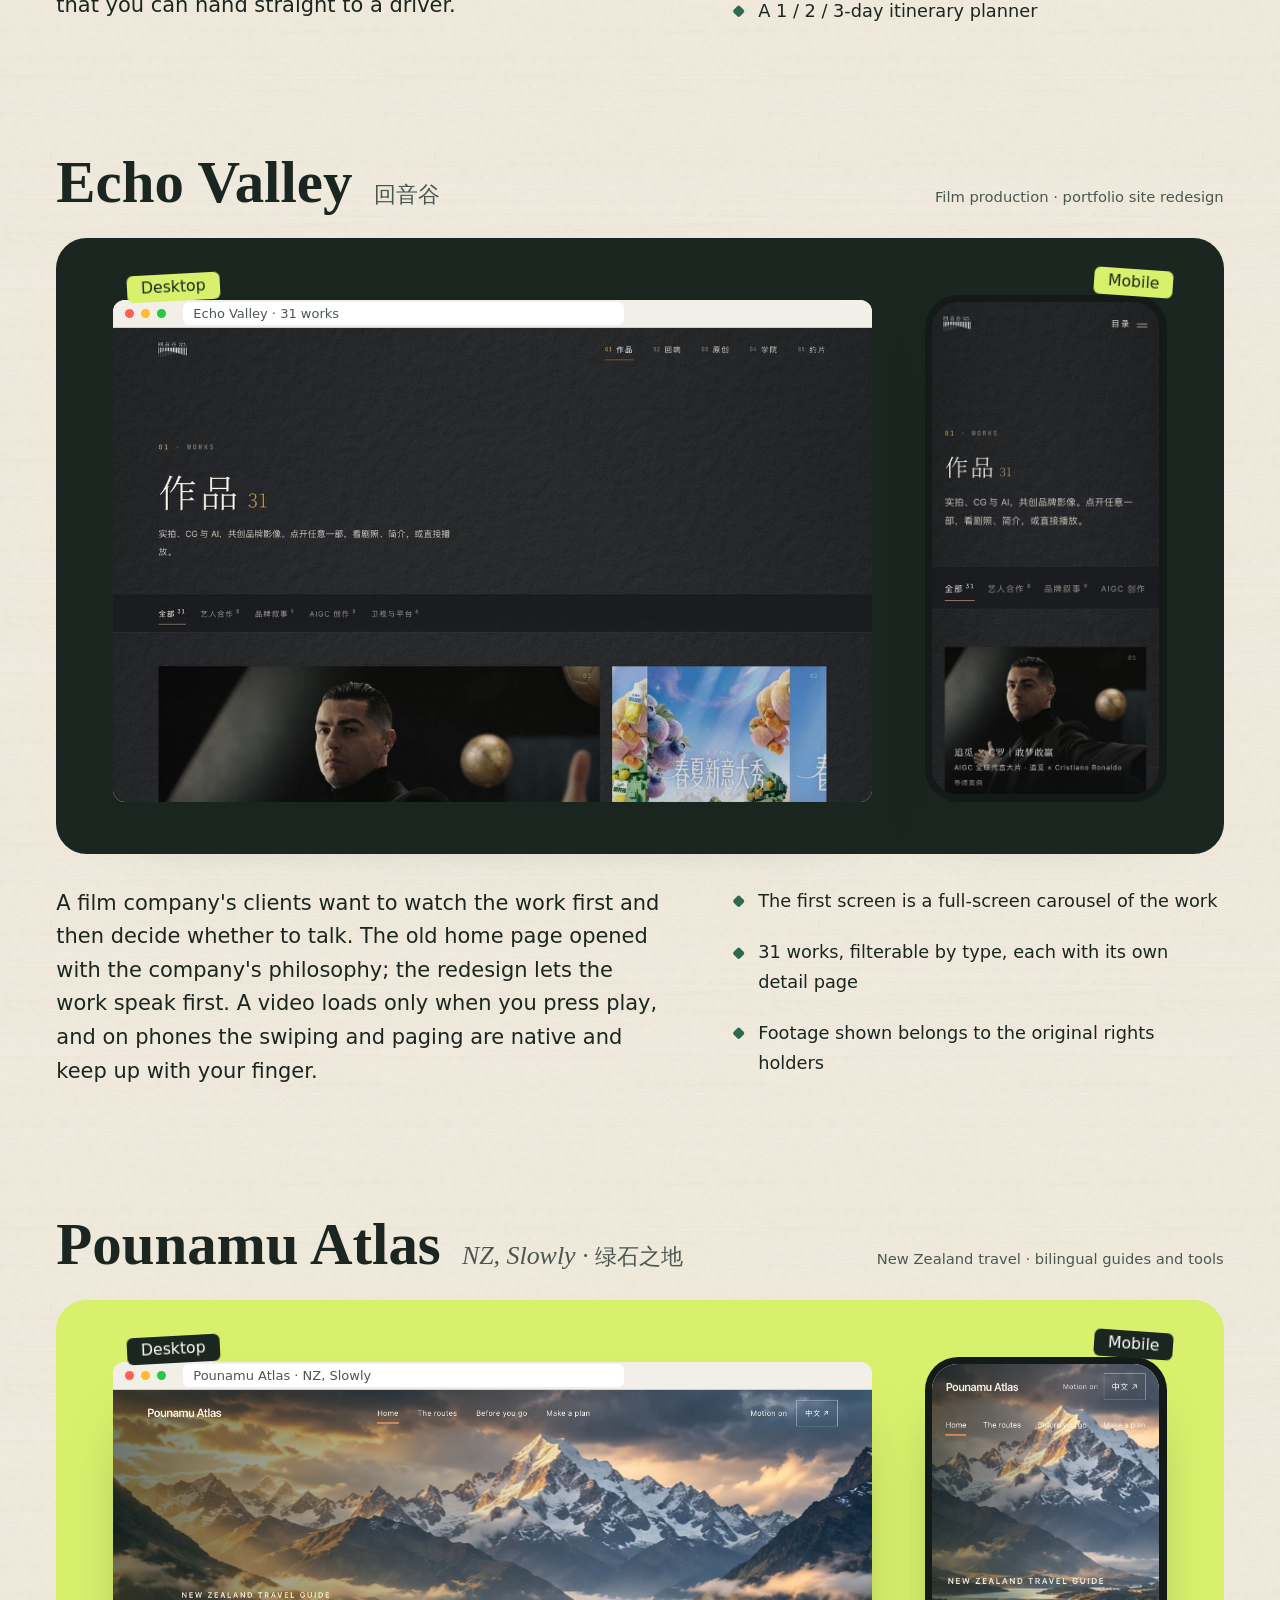
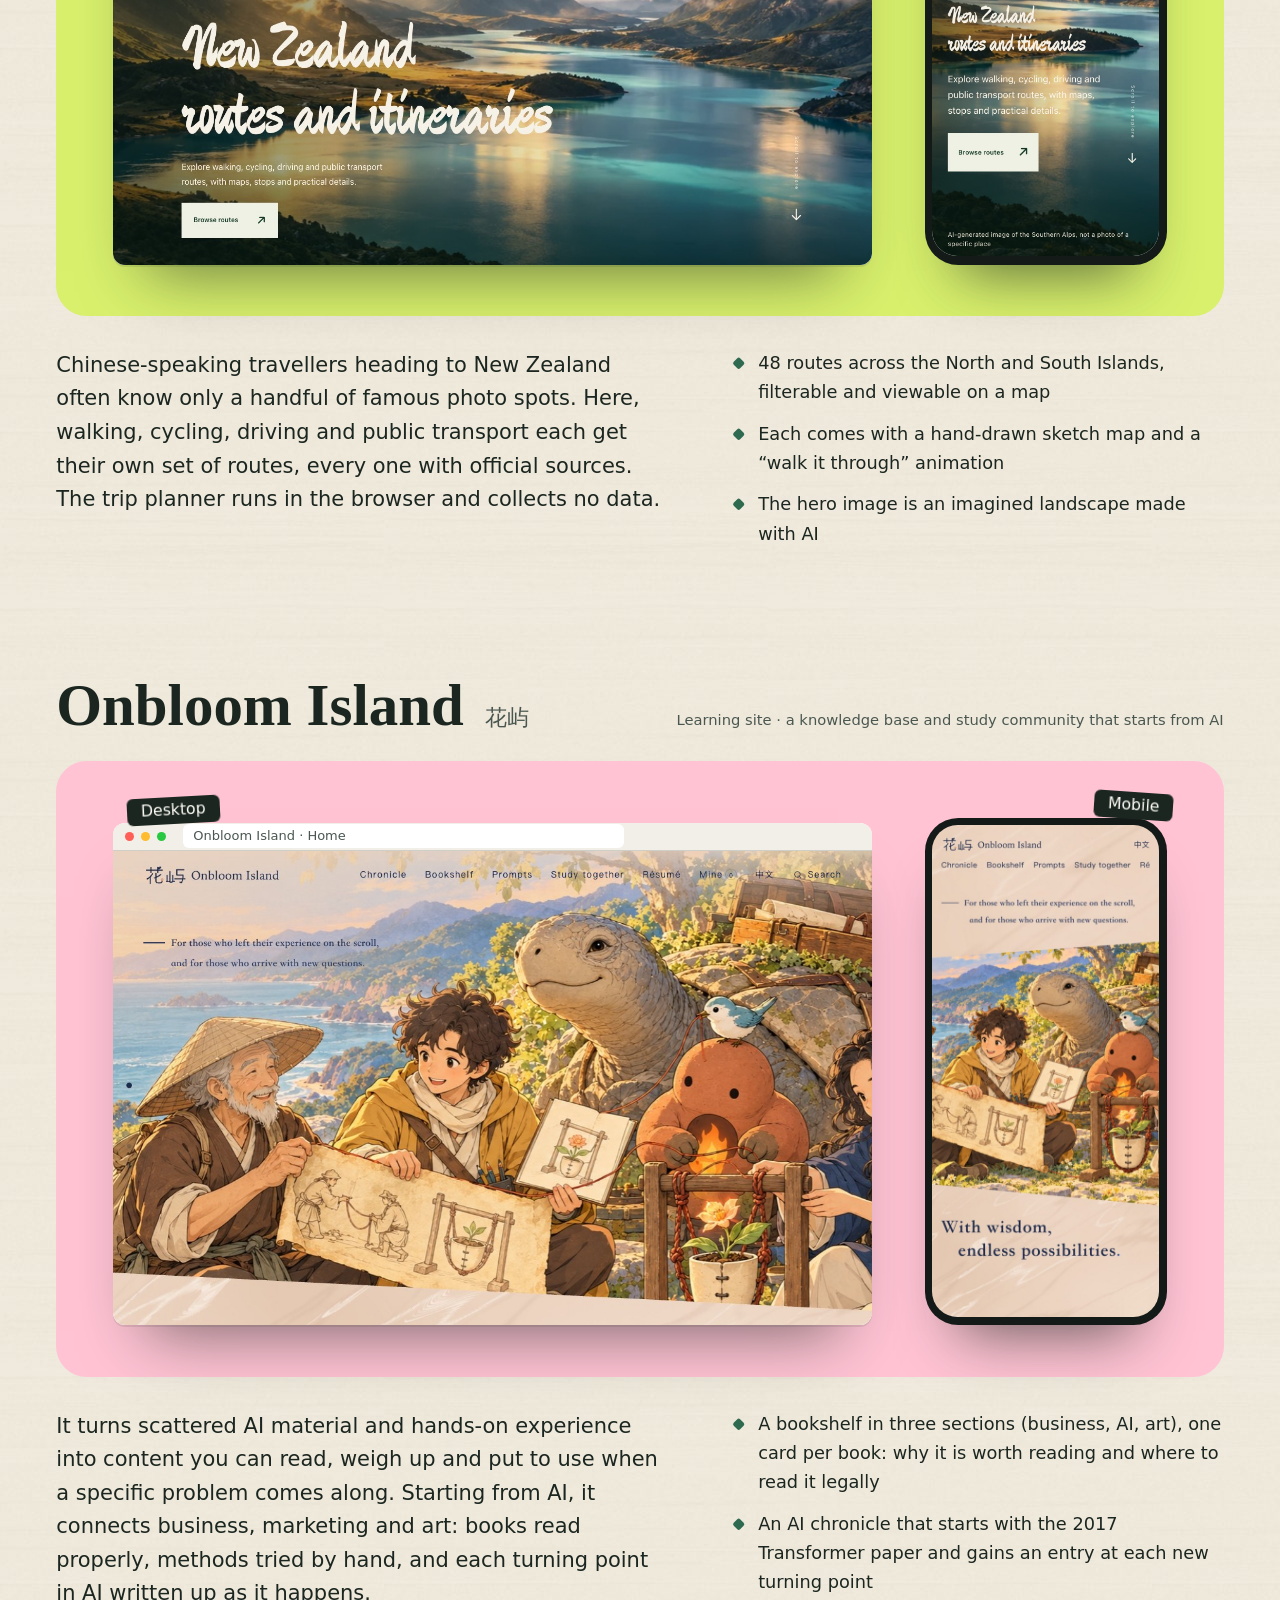
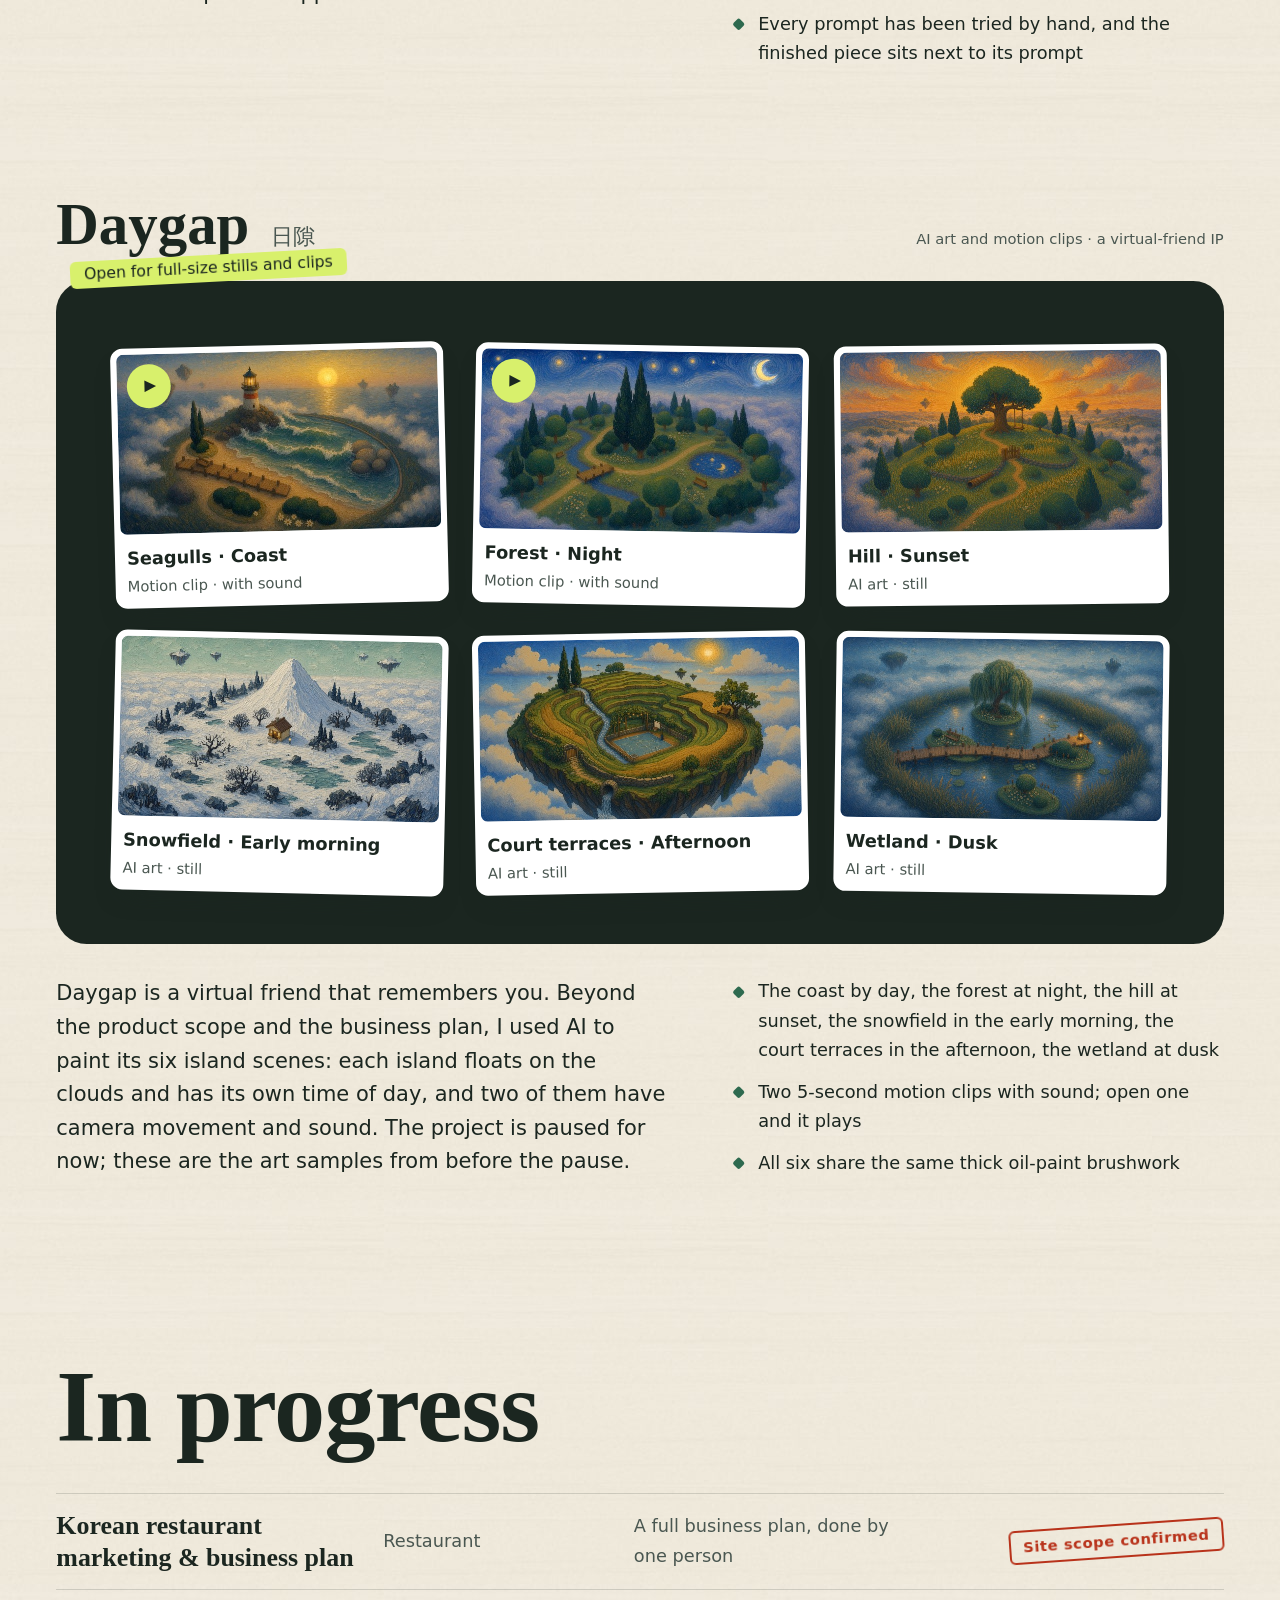
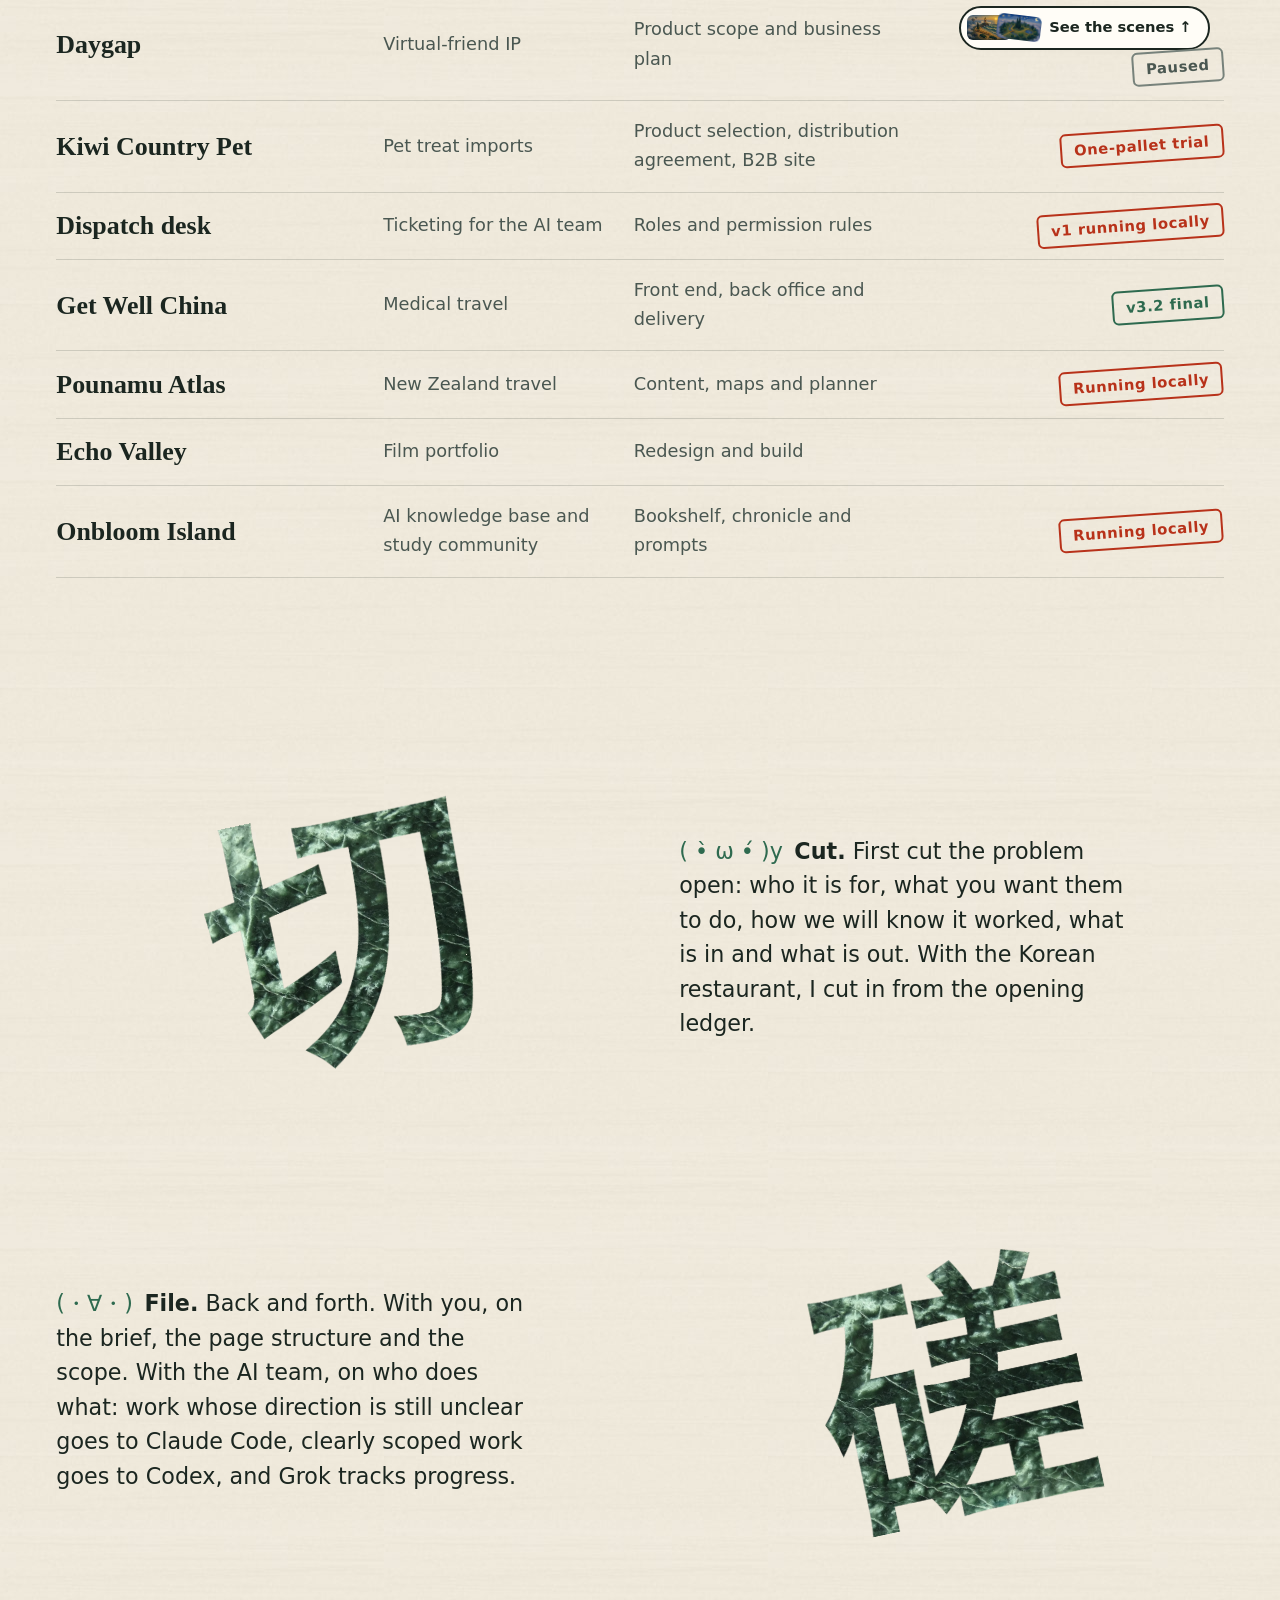
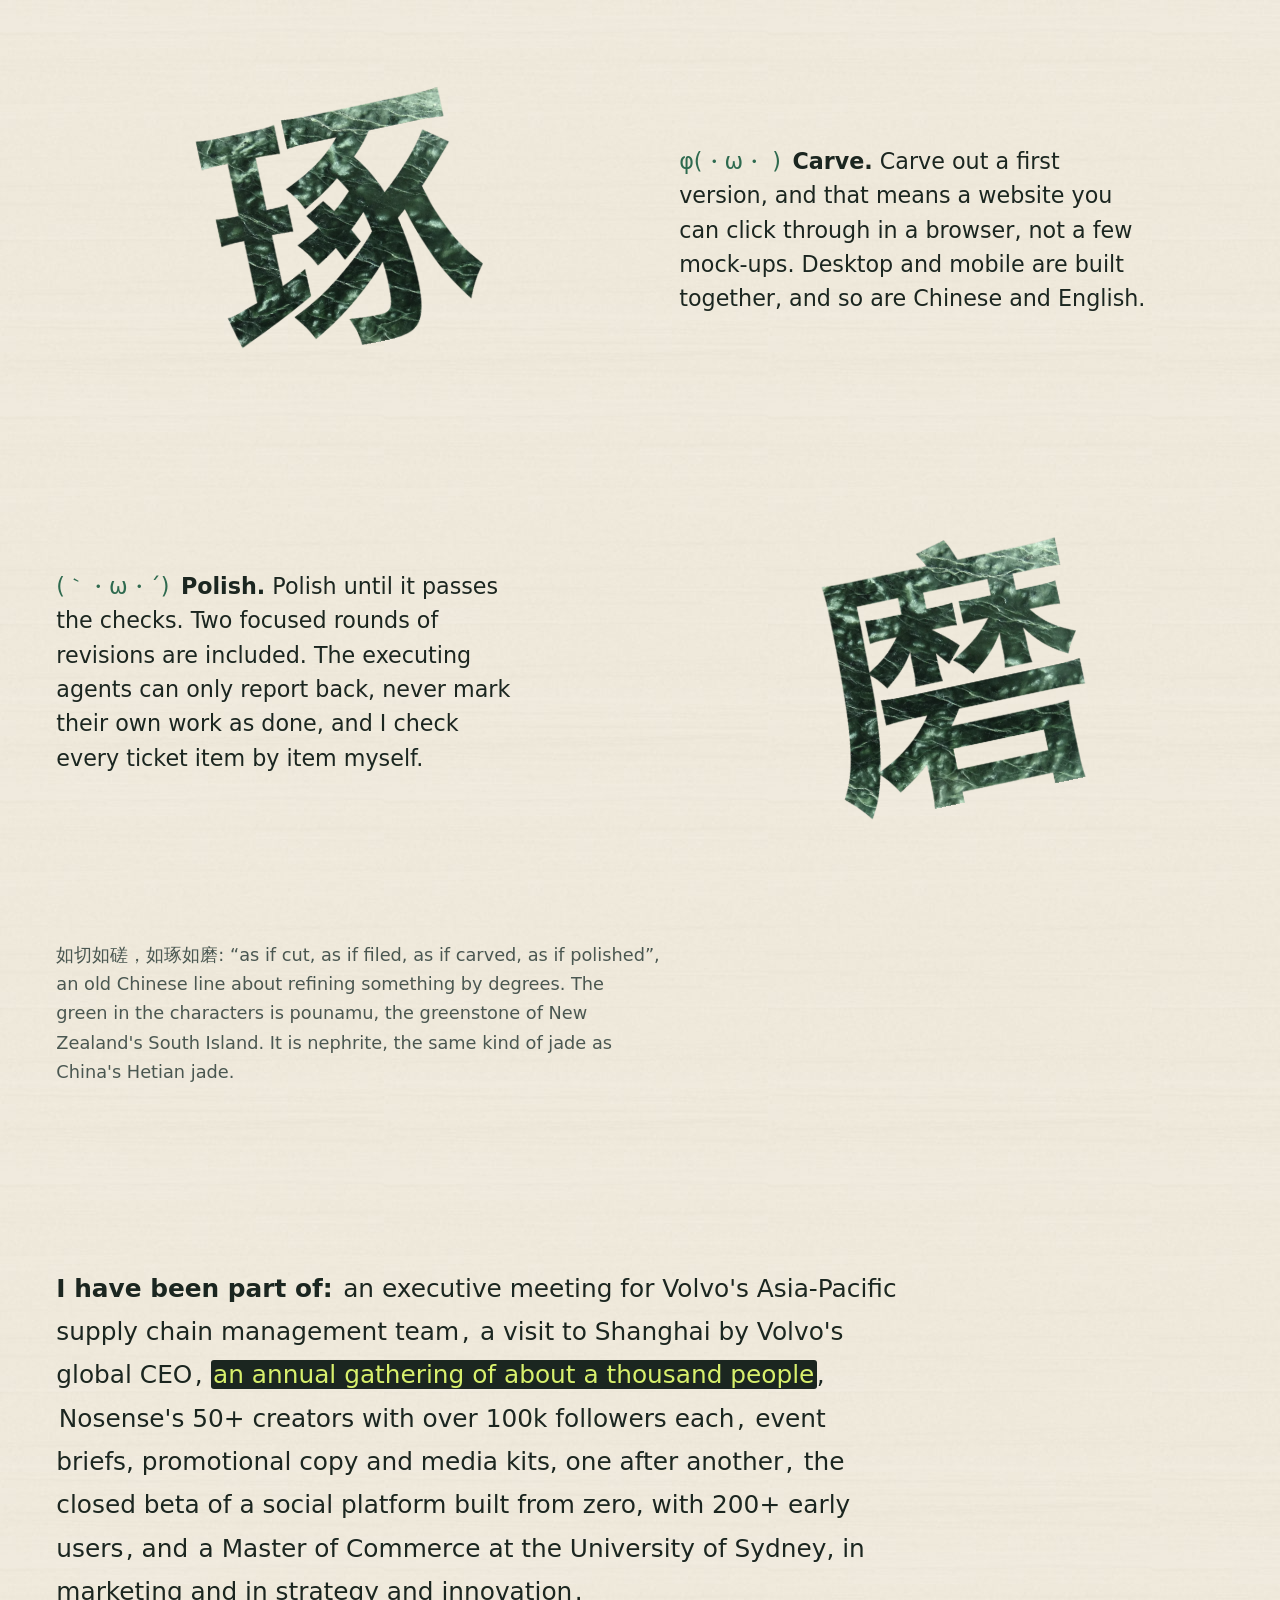
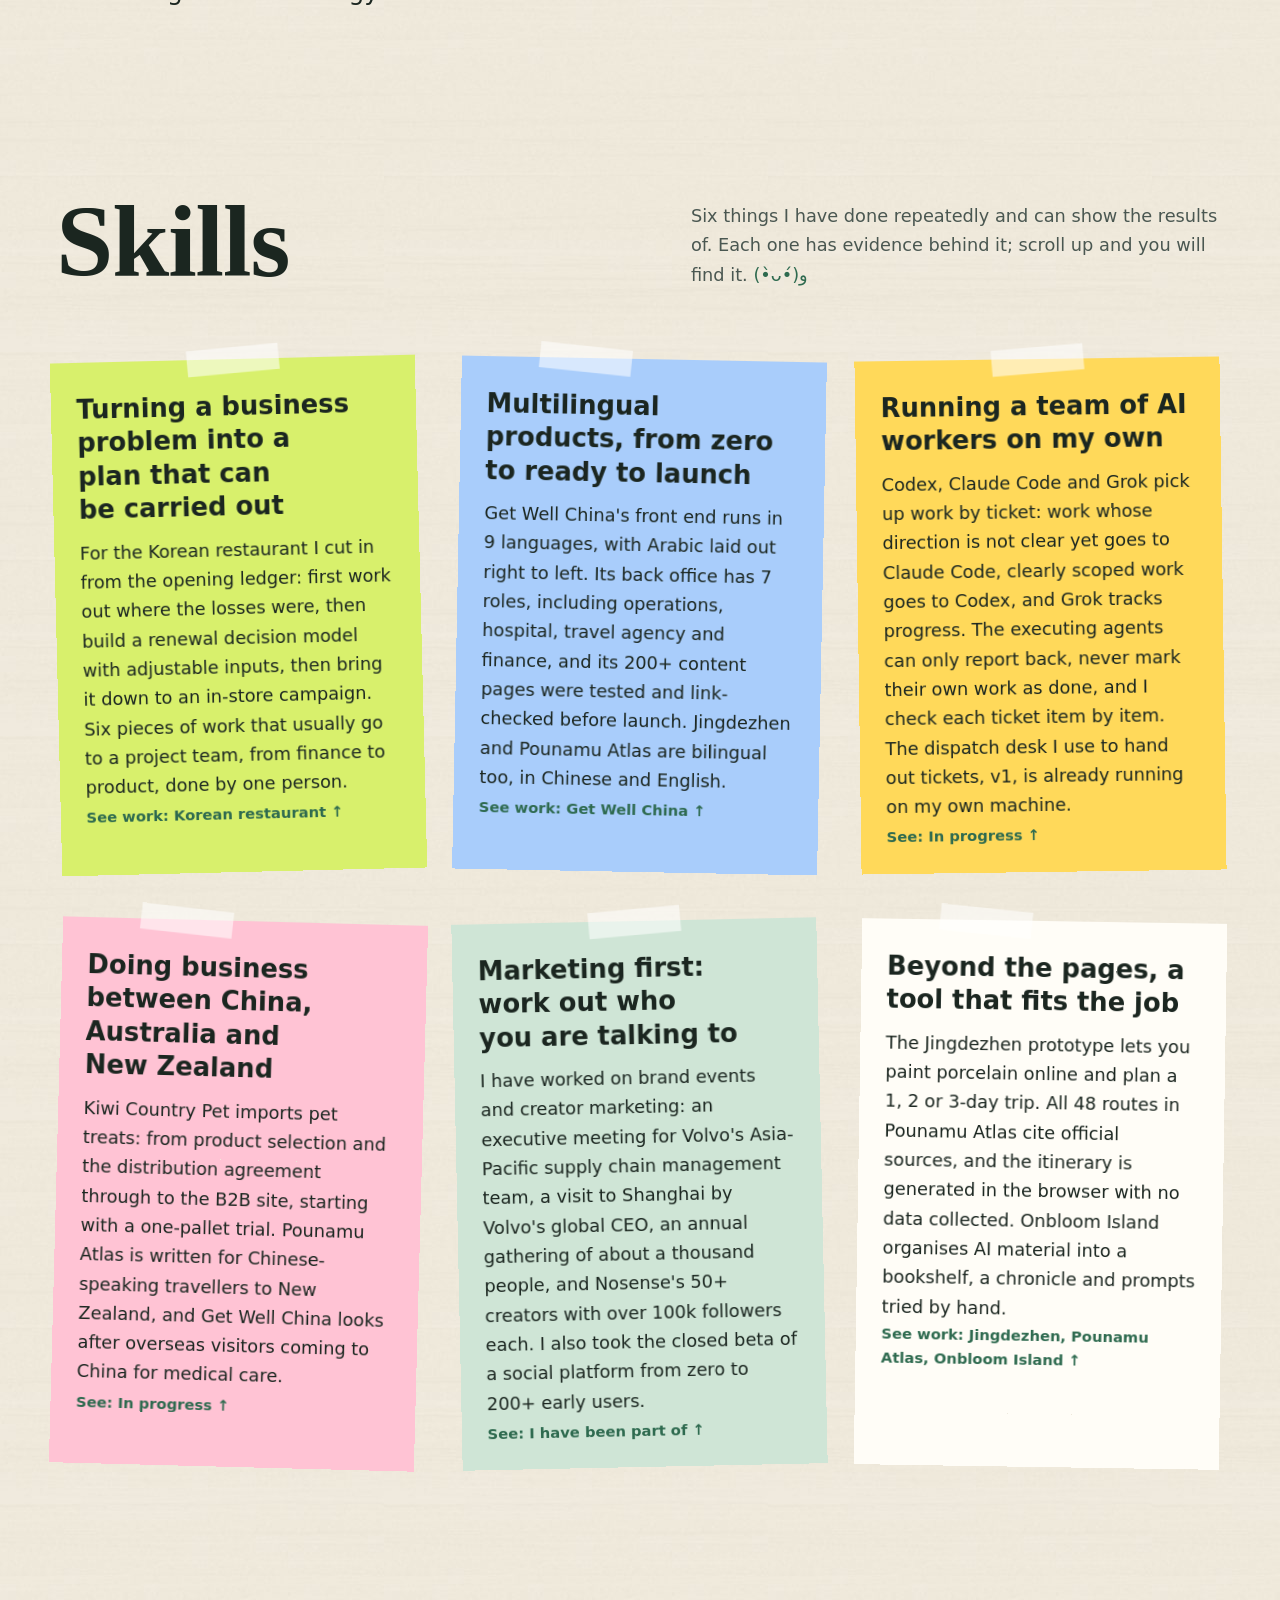
==== commit 3da0de7d: "English page: show the English Pounamu Atlas and Onbloom Island screens; add the brand film A Cup's " ====
--- a/en/index.html
+++ b/en/index.html
@@ -63,7 +63,7 @@
         <div><dt>Now</dt><dd>Nine project lines, one person running an AI team</dd></div>
         <div><dt>Email</dt><dd><a href="mailto:dengletian8@gmail.com">dengletian8@gmail.com</a></dd></div>
         <div class="wide"><dt>Phone</dt><dd class="tels"><a href="tel:+642902723630">+64 29 0272 3630</a><a href="https://wa.me/642902723630" rel="noopener">WhatsApp</a></dd></div>
-        <div class="wide cv-also"><dt>Also</dt><dd><a href="#daygap"><mark>AI video &amp; short-form ad production</mark> <span class="eg">see the Daygap motion clips <span aria-hidden="true">↓</span></span></a></dd></div>
+        <div class="wide cv-also"><dt>Also</dt><dd><a href="#film"><mark>AI video &amp; short-form ad production</mark> <span class="eg">see the brand film and Daygap clips <span aria-hidden="true">↓</span></span></a></dd></div>
       </dl>
       <div class="cv-foot">
         <p class="now-line" data-nowline>Christchurch, NZ (UTC+13)</p>
@@ -138,6 +138,23 @@
     </div>
   </article>
 
+  <article class="case case-dark case-film" id="film" style="--mat:var(--ink)">
+    <header class="case-head"><h3>A Cup’s Journey <small><span lang="zh-CN">一只杯子的旅程</span></small></h3><p class="kind">Brand film for Get Well China · AI video</p></header>
+    <div class="stage">
+      <figure class="film">
+        <video controls playsinline preload="none" poster="../assets/film/a-cups-journey-poster.jpg" width="1280" height="720" aria-label="A Cup’s Journey, a 46-second brand film for Get Well China"><source src="../assets/film/a-cups-journey.mp4" type="video/mp4"></video>
+        <figcaption class="tag">Brand film · 0:46 · with sound</figcaption>
+      </figure>
+    </div>
+    <div class="case-body">
+      <p>A 46-second brand film made for the Get Well China home page.</p>
+      <ul class="facts">
+        <li>English narration, with Chinese and English subtitles</li>
+        <li>46 seconds, 1280 × 720</li>
+      </ul>
+    </div>
+  </article>
+
   <article class="case case-kc" id="kc" style="--mat:var(--butter)">
     <header class="case-head"><h3>Korean restaurant marketing &amp; business&nbsp;plan</h3><p class="kind">Restaurant · a full business plan, done by one person</p></header>
     <div class="stage" data-tilt>
@@ -215,11 +232,11 @@
     <header class="case-head"><h3>Pounamu Atlas <small>NZ, Slowly · <span lang="zh-CN">绿石之地</span></small></h3><p class="kind">New Zealand travel · bilingual guides and tools</p></header>
     <div class="stage" data-tilt>
       <figure class="dev pc">
-        <div class="frame" data-ui><div class="bar"><i></i><i></i><i></i><span>Pounamu Atlas · NZ, Slowly</span></div><div class="scr"><img class="pan" src="../assets/shots/nz-desktop.jpg" width="1440" height="1000" alt="Pounamu Atlas (NZ, Slowly) home page on desktop; the hero image is an AI-made landscape" loading="lazy"></div></div>
+        <div class="frame" data-ui><div class="bar"><i></i><i></i><i></i><span>Pounamu Atlas · NZ, Slowly</span></div><div class="scr"><img class="pan" src="../assets/shots/nz-desktop-en.jpg" width="1440" height="1000" alt="Pounamu Atlas (NZ, Slowly) home page in English on desktop; the hero image is an AI-made landscape" loading="lazy"></div></div>
         <figcaption class="tag">Desktop</figcaption>
       </figure>
       <figure class="dev ph">
-        <div class="frame" data-ui><div class="scr"><img class="pan" src="../assets/shots/nz-mobile.jpg" width="390" height="844" alt="Pounamu Atlas home page on a phone" loading="lazy"></div></div>
+        <div class="frame" data-ui><div class="scr"><img class="pan" src="../assets/shots/nz-mobile-en.jpg" width="390" height="844" alt="Pounamu Atlas home page in English on a phone" loading="lazy"></div></div>
         <figcaption class="tag">Mobile</figcaption>
       </figure>
     </div>
@@ -237,11 +254,11 @@
     <header class="case-head"><h3>Onbloom Island <small><span lang="zh-CN">花屿</span></small></h3><p class="kind">Learning site · a knowledge base and study community that starts from AI</p></header>
     <div class="stage" data-tilt>
       <figure class="dev pc">
-        <div class="frame" data-ui><div class="bar"><i></i><i></i><i></i><span>Onbloom Island · Home</span></div><div class="scr"><img class="roll" src="../assets/v3/bloom-d.jpg" width="1200" height="3000" alt="Onbloom Island learning site home page on desktop, from the hand-drawn hero image down to the three things the island does" loading="lazy"></div></div>
+        <div class="frame" data-ui><div class="bar"><i></i><i></i><i></i><span>Onbloom Island · Home</span></div><div class="scr"><img class="roll" src="../assets/v3/bloom-d-en.jpg" width="1200" height="3000" alt="Onbloom Island learning site English home page on desktop, from the hand-drawn hero image down to the three things the island does" loading="lazy"></div></div>
         <figcaption class="tag">Desktop</figcaption>
       </figure>
       <figure class="dev ph">
-        <div class="frame" data-ui><div class="scr"><img class="roll" src="../assets/v3/bloom-m.jpg" width="480" height="4185" alt="Onbloom Island learning site home page on a phone" loading="lazy"></div></div>
+        <div class="frame" data-ui><div class="scr"><img class="roll" src="../assets/v3/bloom-m-en.jpg" width="480" height="4184" alt="Onbloom Island learning site English home page on a phone" loading="lazy"></div></div>
         <figcaption class="tag">Mobile</figcaption>
       </figure>
     </div>
@@ -405,7 +422,7 @@
         <div><dt>What you get</dt><dd>Brand positioning and core messaging. A social content system: content pillars, topics and a posting rhythm. Short-form video planning and scripts. Campaign plans and the documents to run them.</dd></div>
         <div><dt>How it runs</dt><dd>Research the audience and the current situation first, then set the messaging and the pillars. Run one round, then adjust from the data.</dd></div>
       </dl>
-      <p class="ref"><b>Reference</b>The Korean restaurant's “Besties Wednesday”: share a post to taste a new dish, with a voucher that brings guests back. AI video samples: the <a href="#daygap">Daygap motion clips</a>.</p>
+      <p class="ref"><b>Reference</b>The Korean restaurant's “Besties Wednesday”: share a post to taste a new dish, with a voucher that brings guests back. AI video samples: the brand film <a href="#film">A Cup’s Journey</a> and the <a href="#daygap">Daygap motion clips</a>.</p>
     </article>
     <article class="order" id="svc-5" style="--c:var(--butter);--r:-.6deg">
       <header><h3>Setting up an AI team</h3></header>
--- a/v3.css
+++ b/v3.css
@@ -630,3 +630,10 @@
   html[lang="en"] .order dl div, html[lang="en"] .pace li { grid-template-columns: 1fr; }
   html[lang="en"] .dg-t { line-height: 1.3; }
 }
+
+/* ---------- the brand film: one wide player on the dark mat ---------- */
+.case-film .stage { display: block; padding-top: clamp(44px, 5vw, 72px); }
+.case-film h3 small { white-space: nowrap; }
+.film { position: relative; max-width: 1040px; margin: 0 auto; }
+.film video { display: block; width: 100%; height: auto; aspect-ratio: 16 / 9; border-radius: clamp(10px, 1.4vw, 18px); background: #000; box-shadow: 0 40px 60px -34px rgba(0, 0, 0, .8); }
+@media (max-width: 700px) { .case-film .stage { padding: 30px 12px 20px; } }
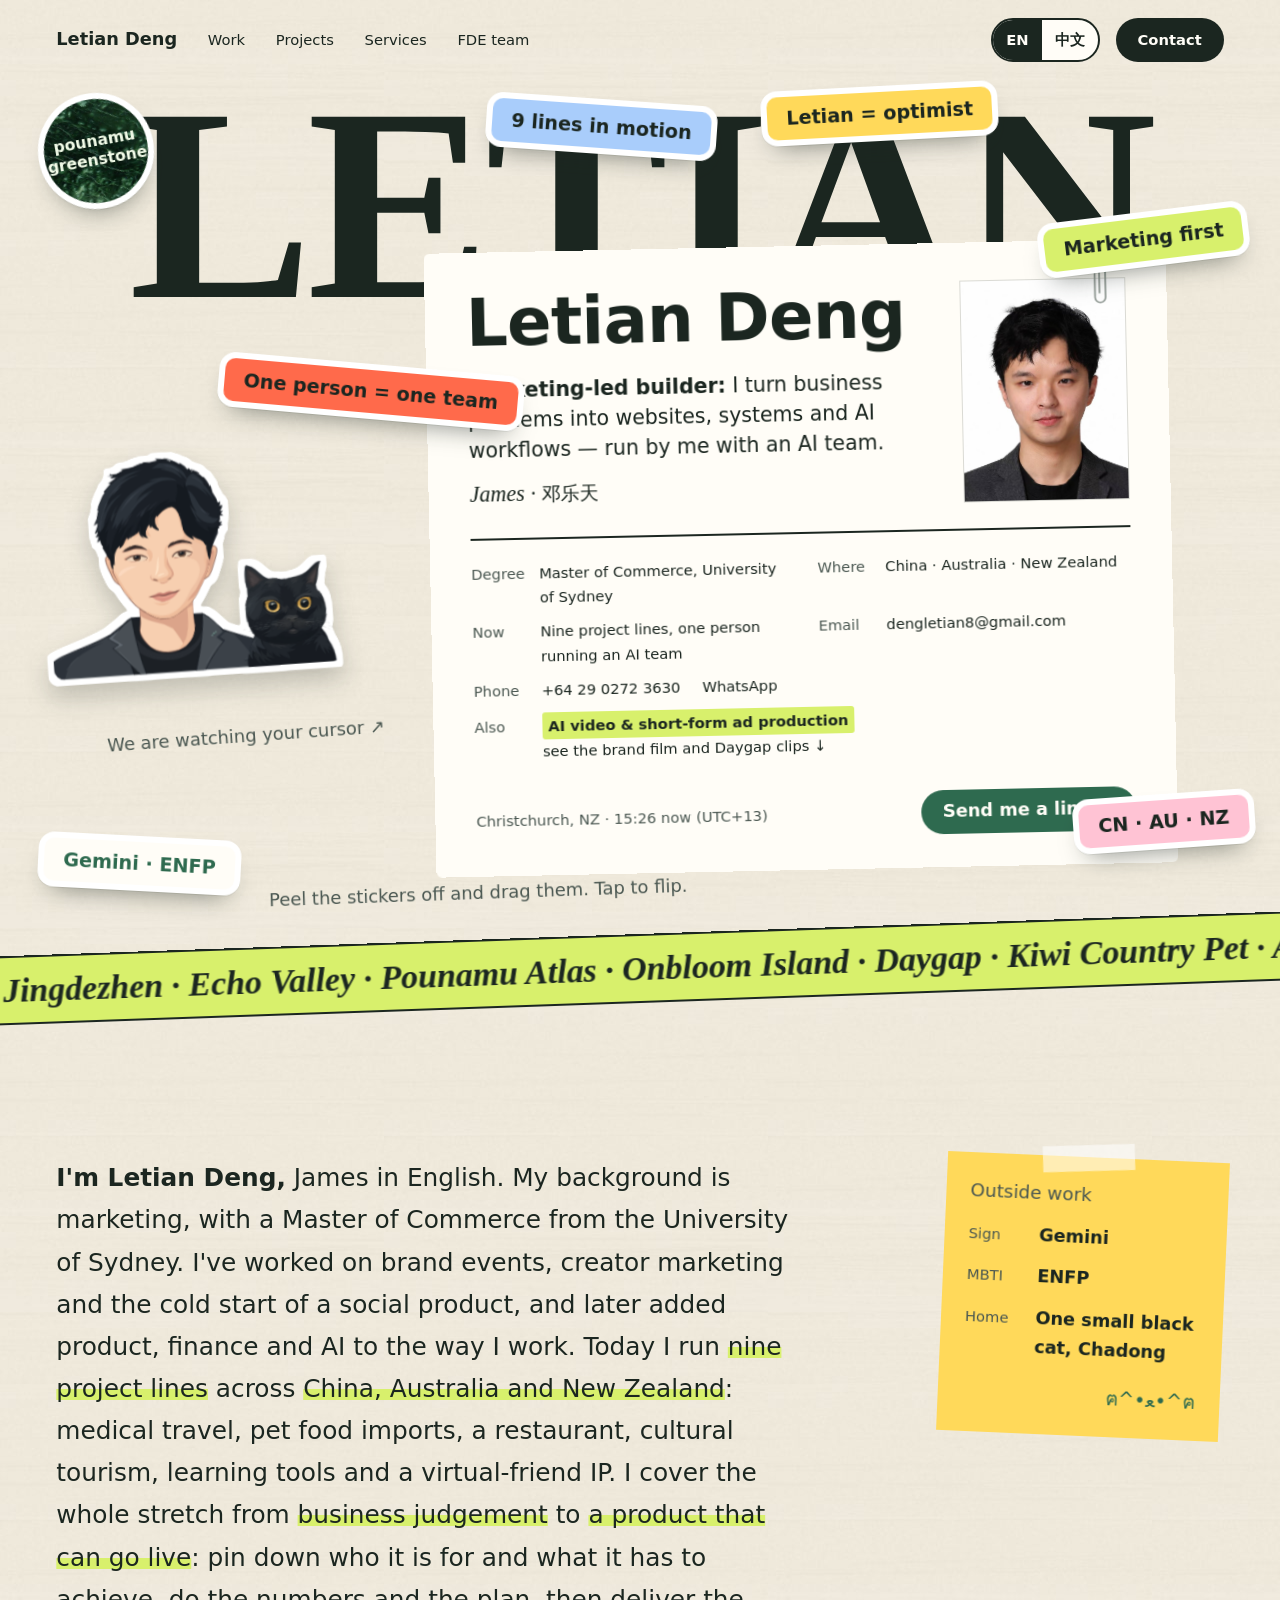
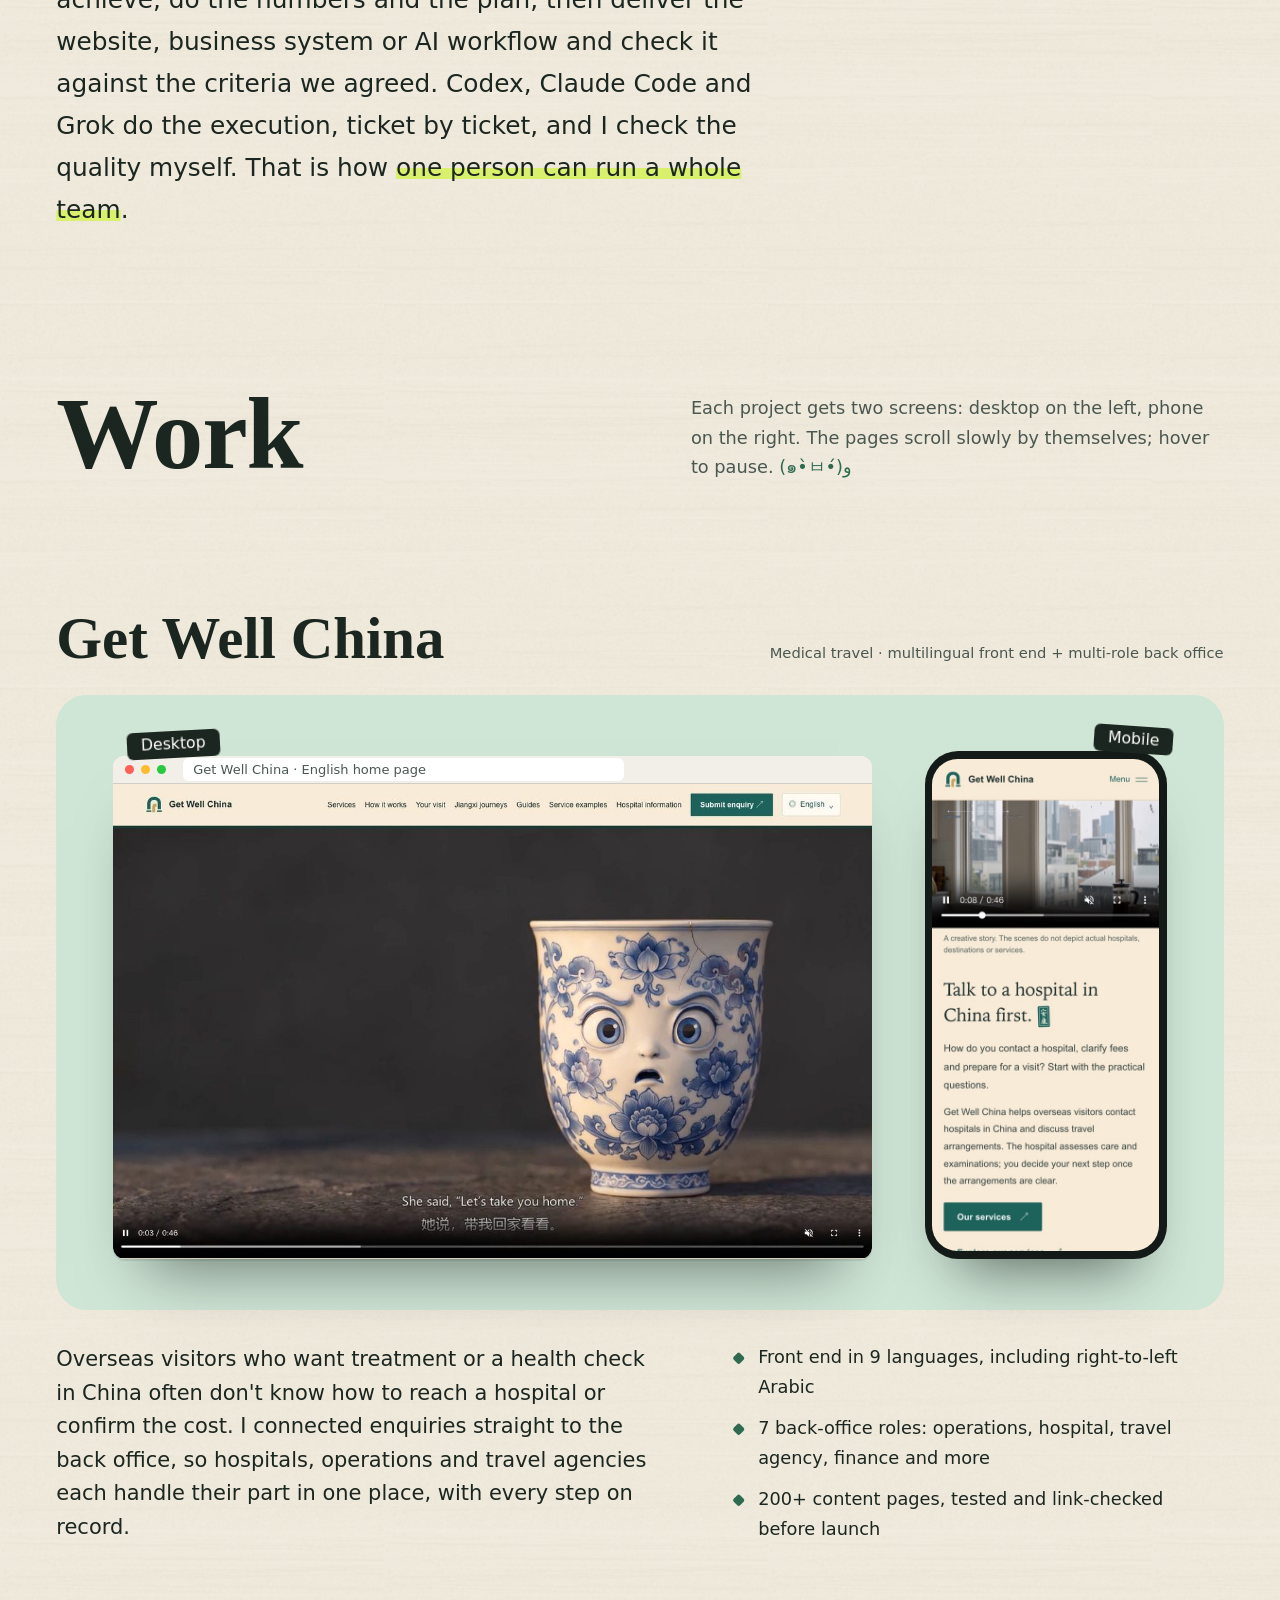
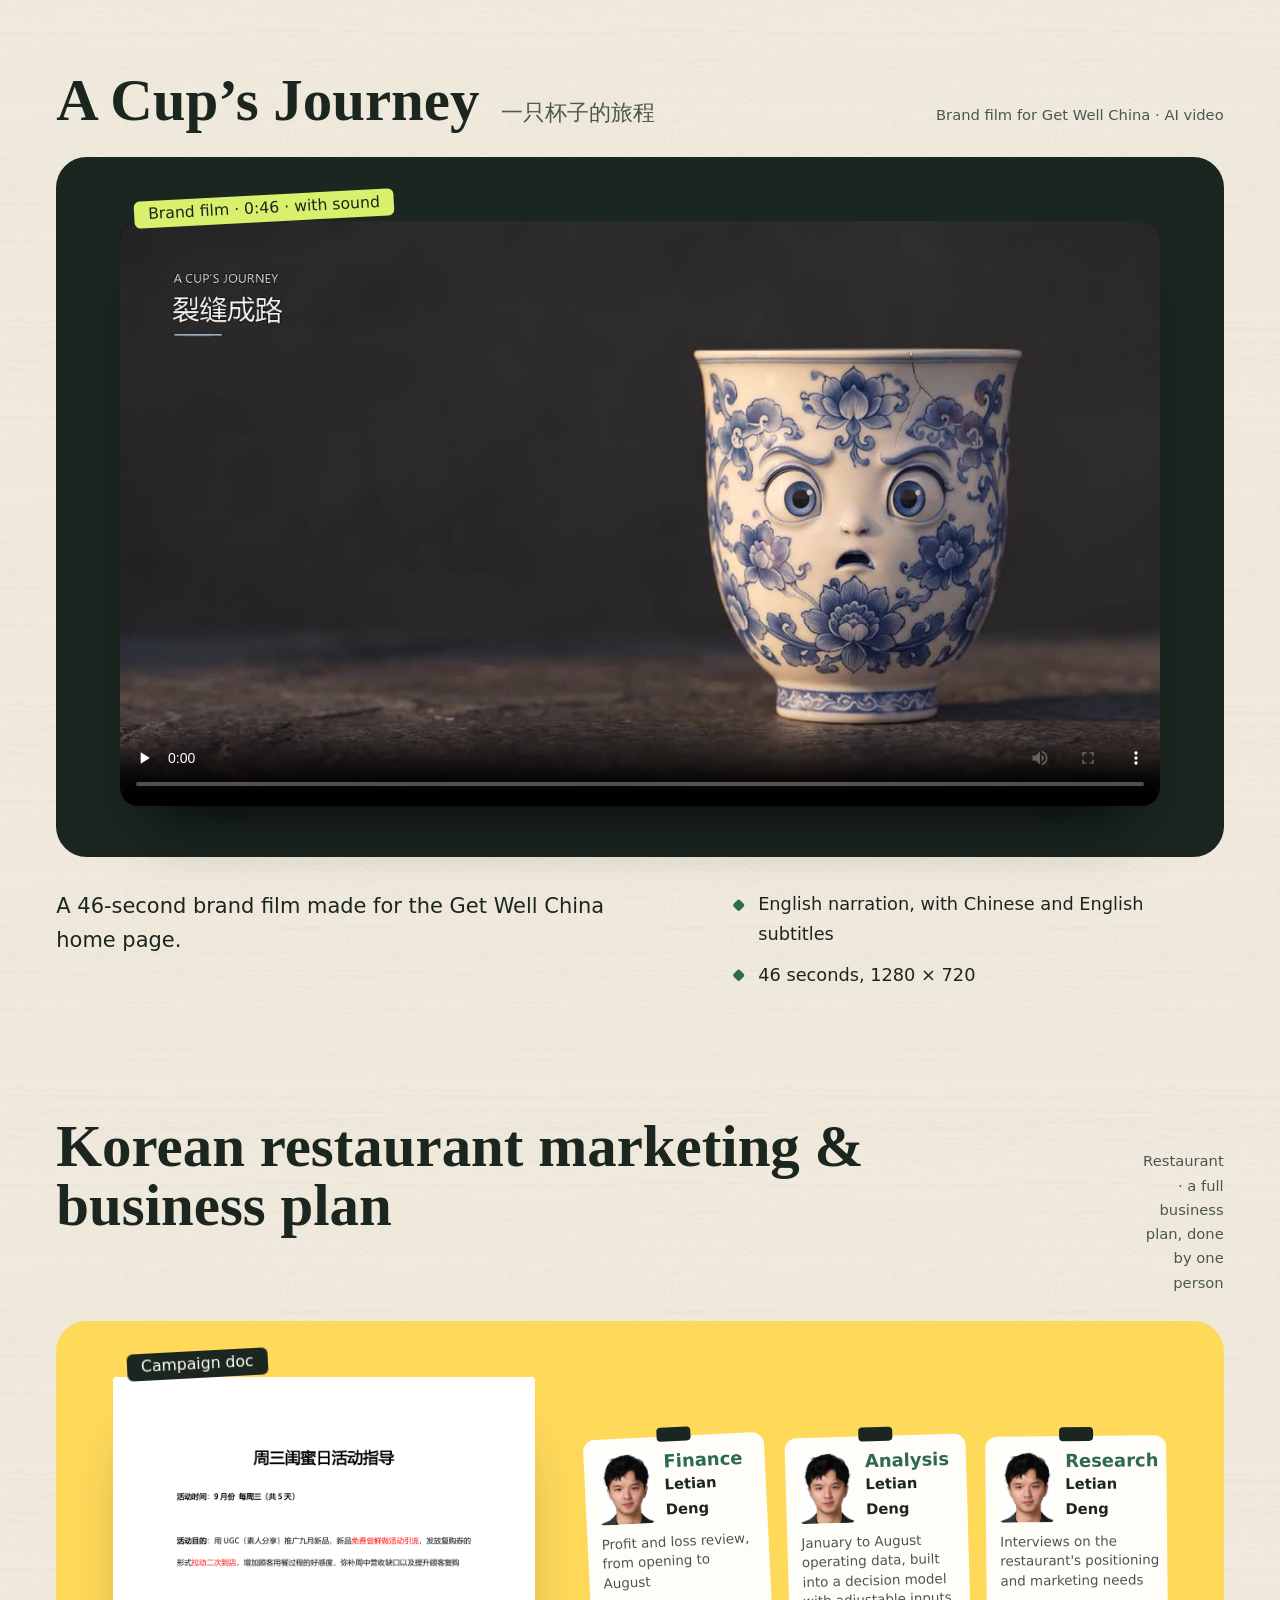
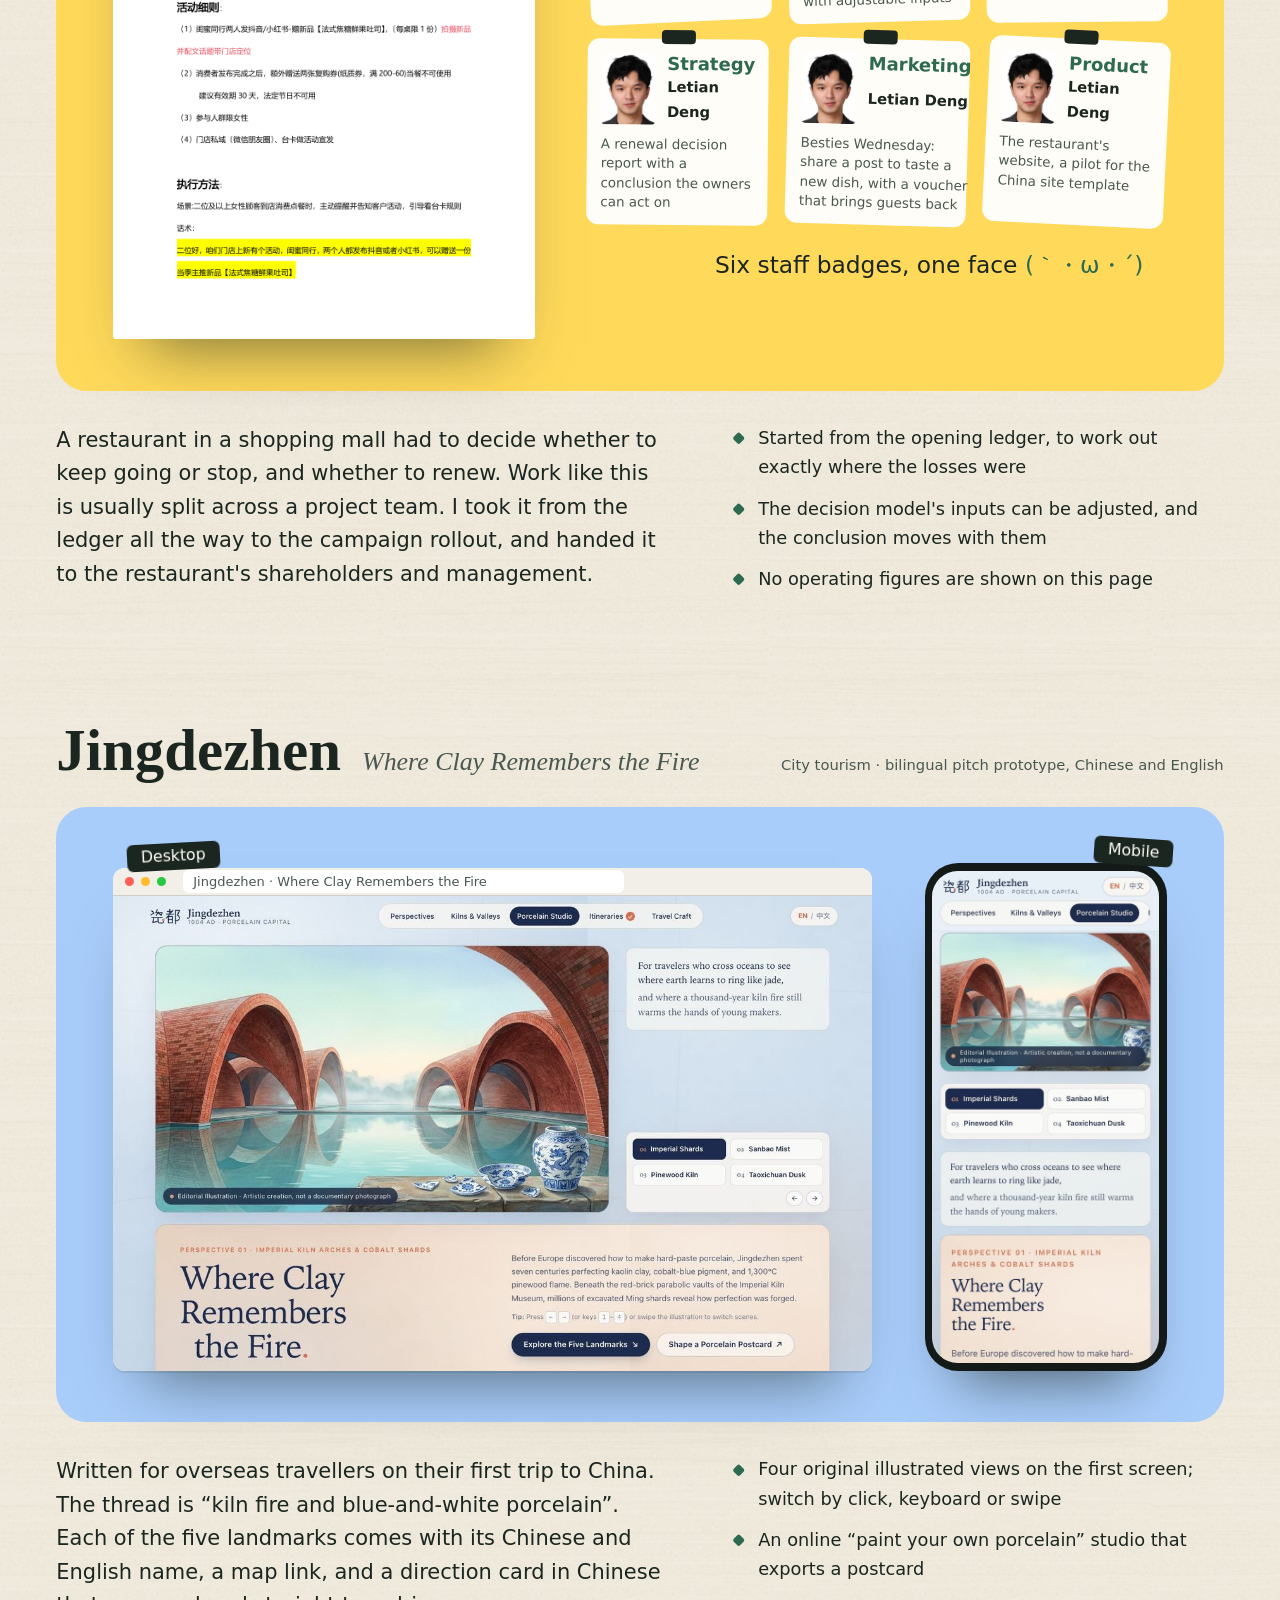
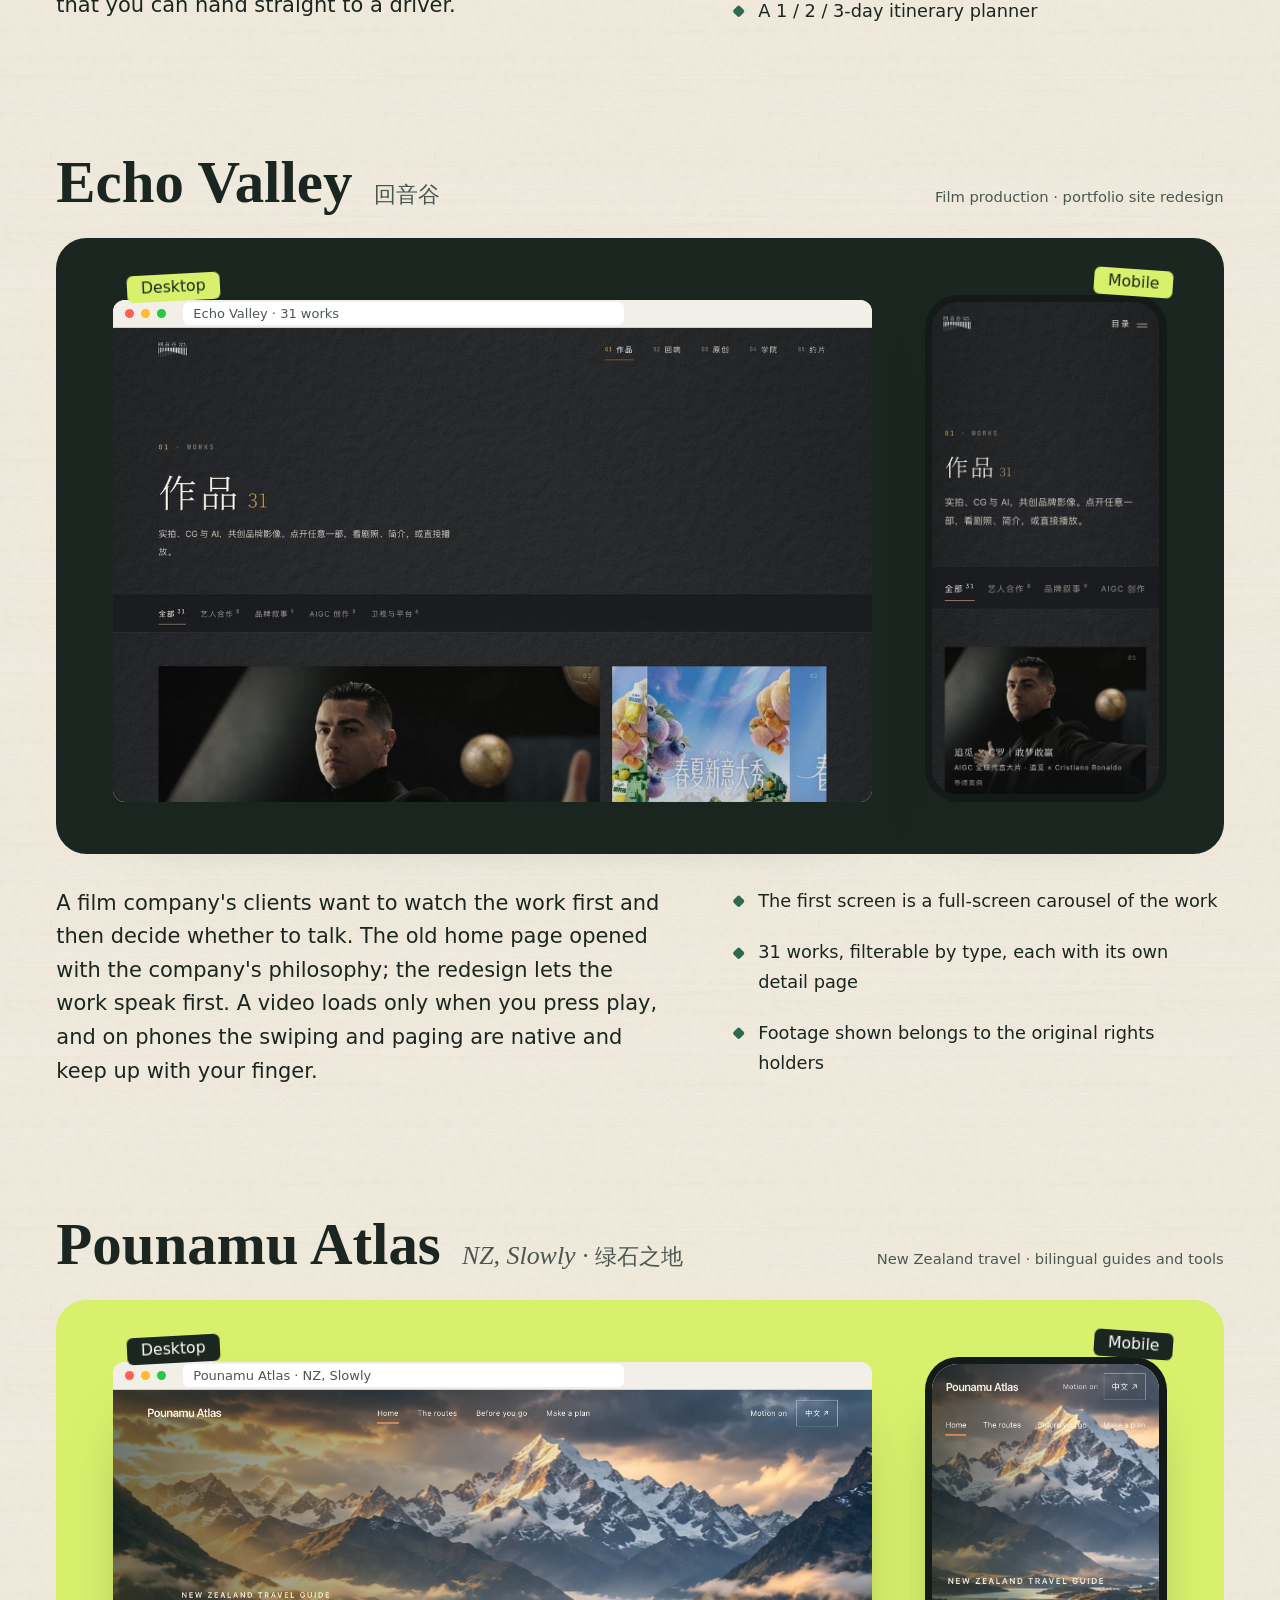
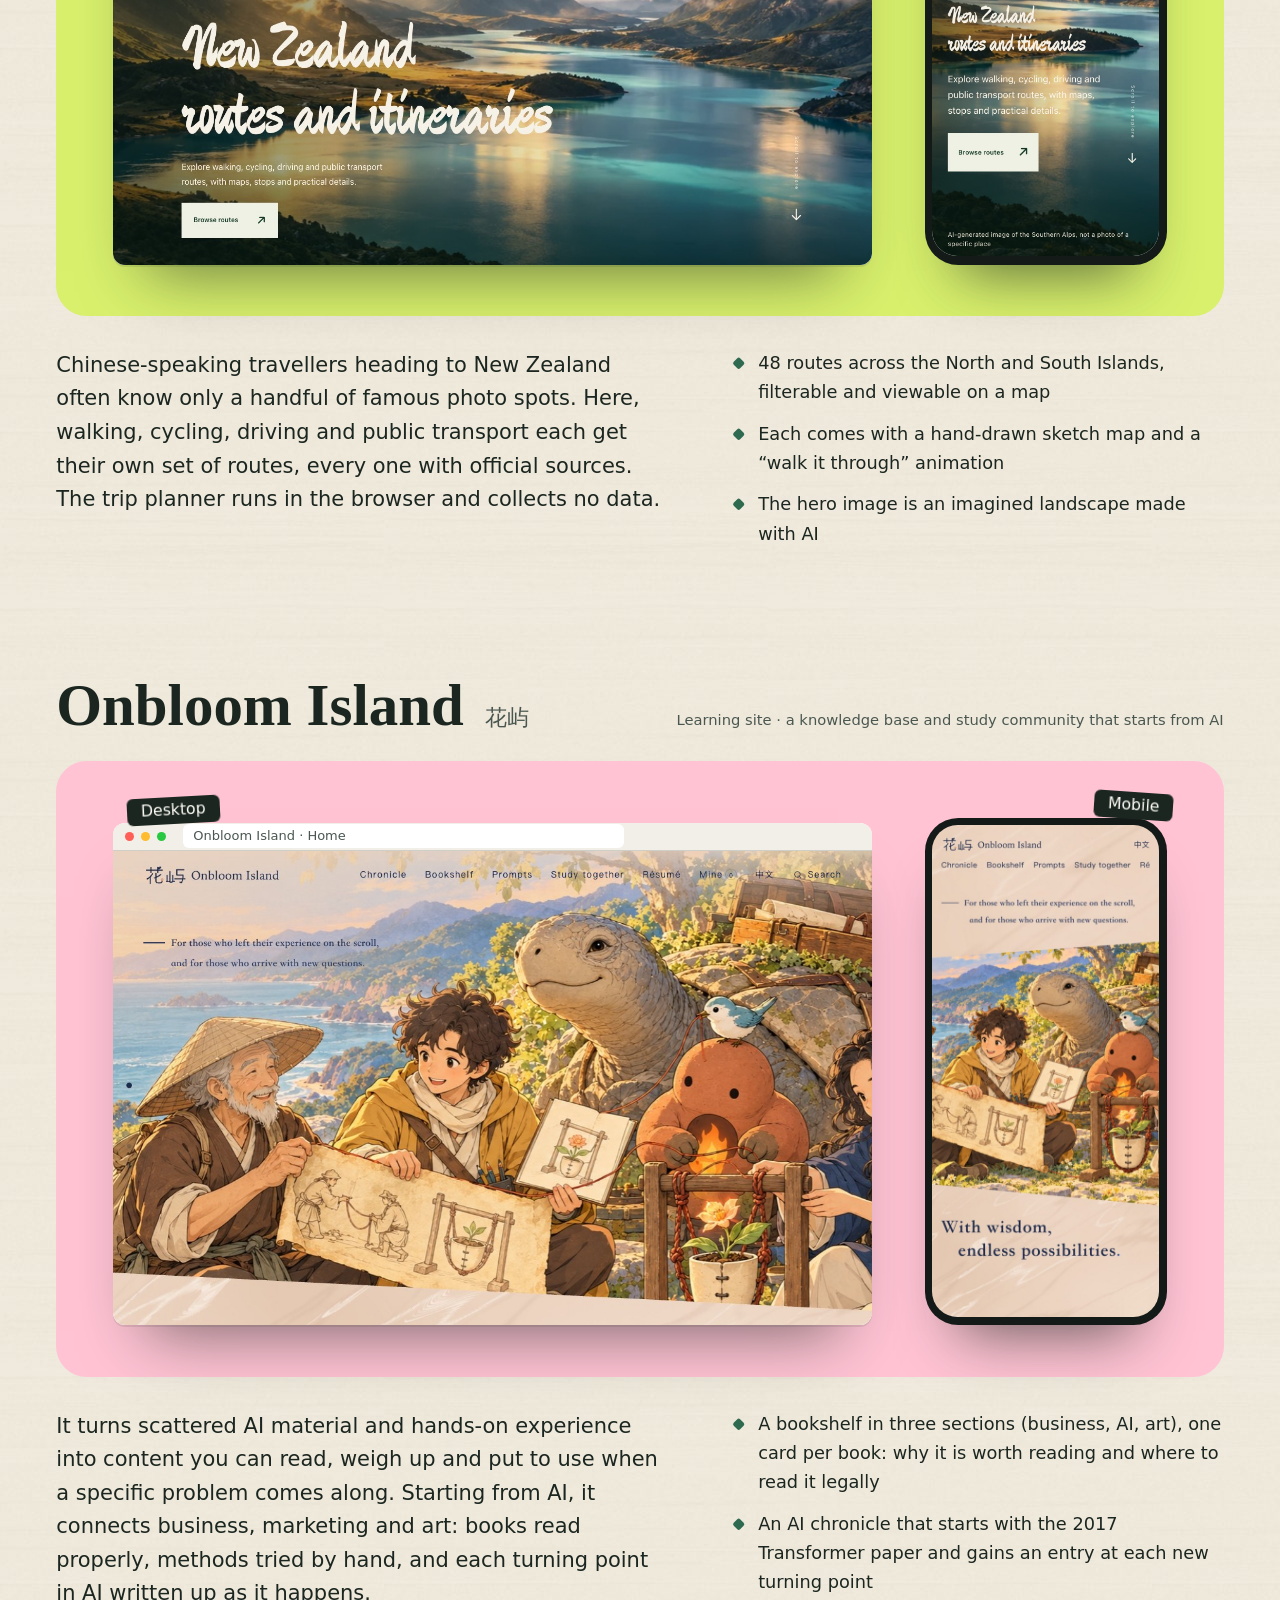
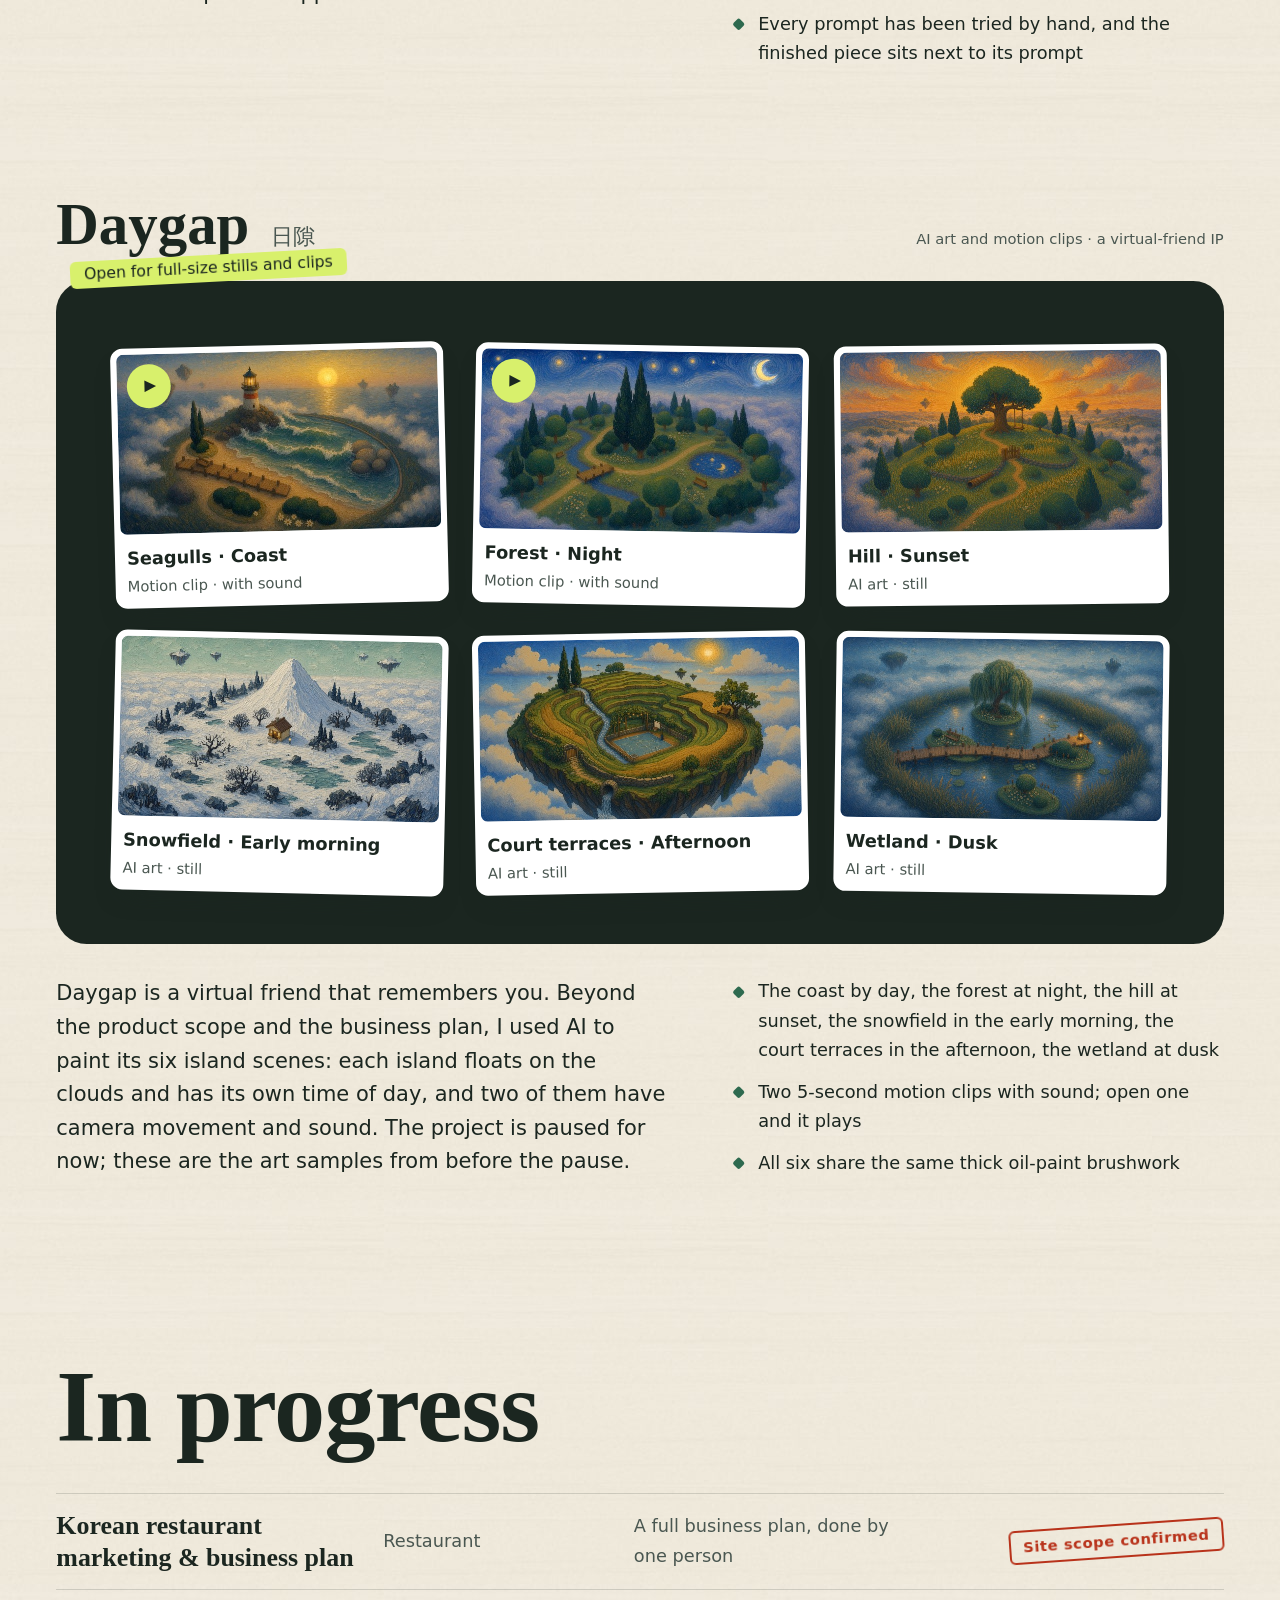
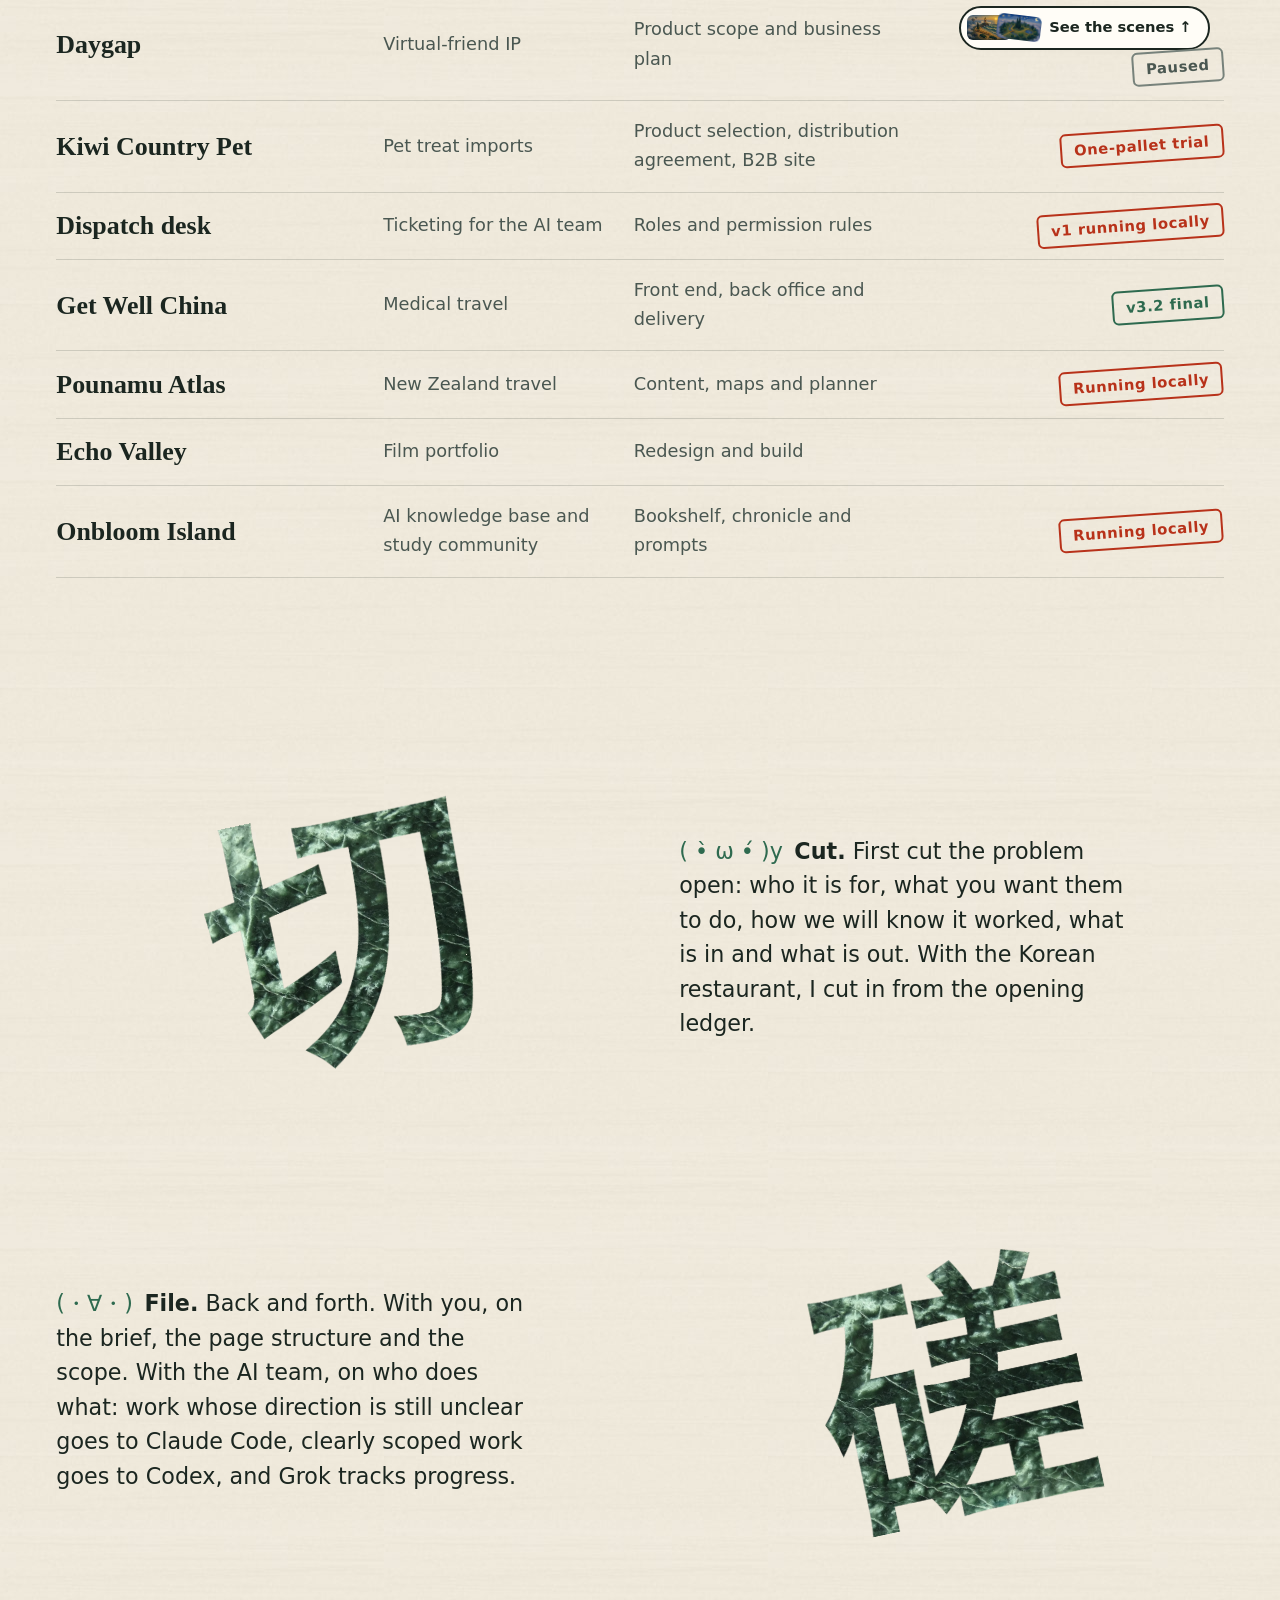
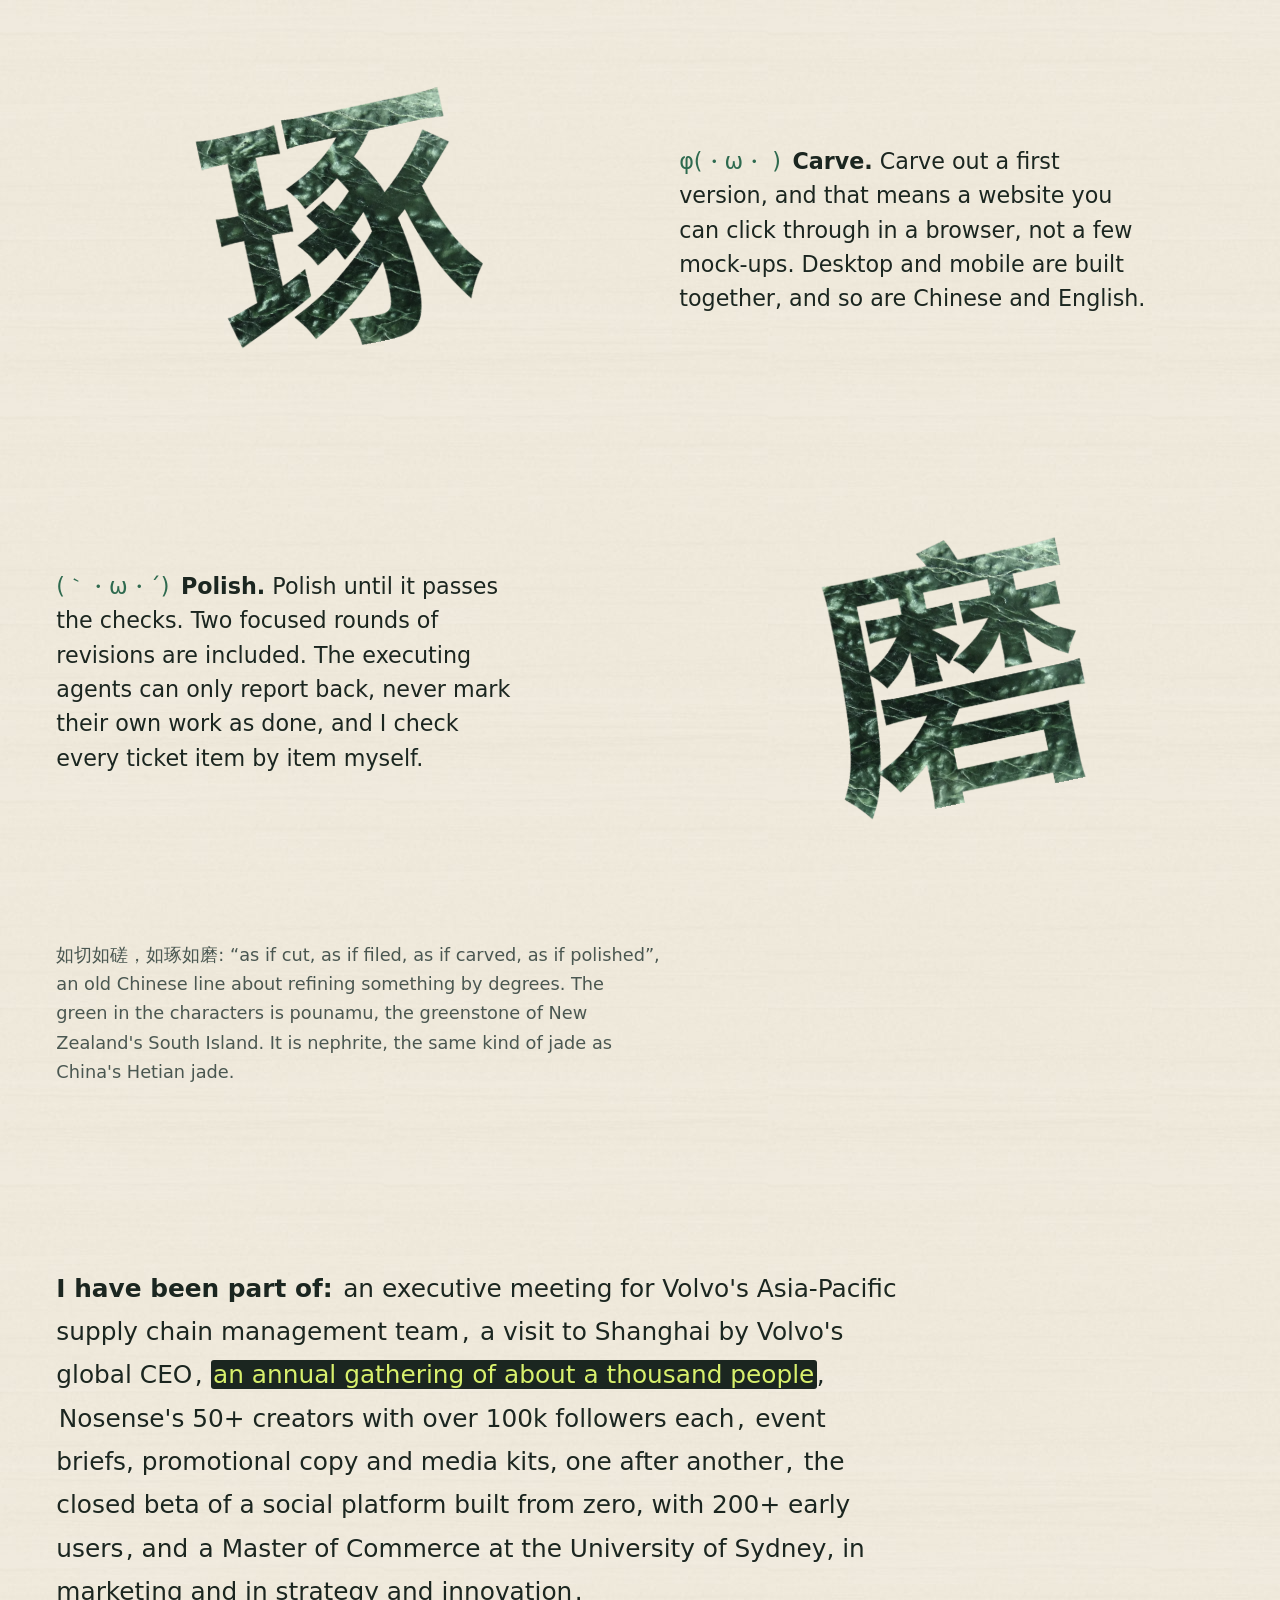
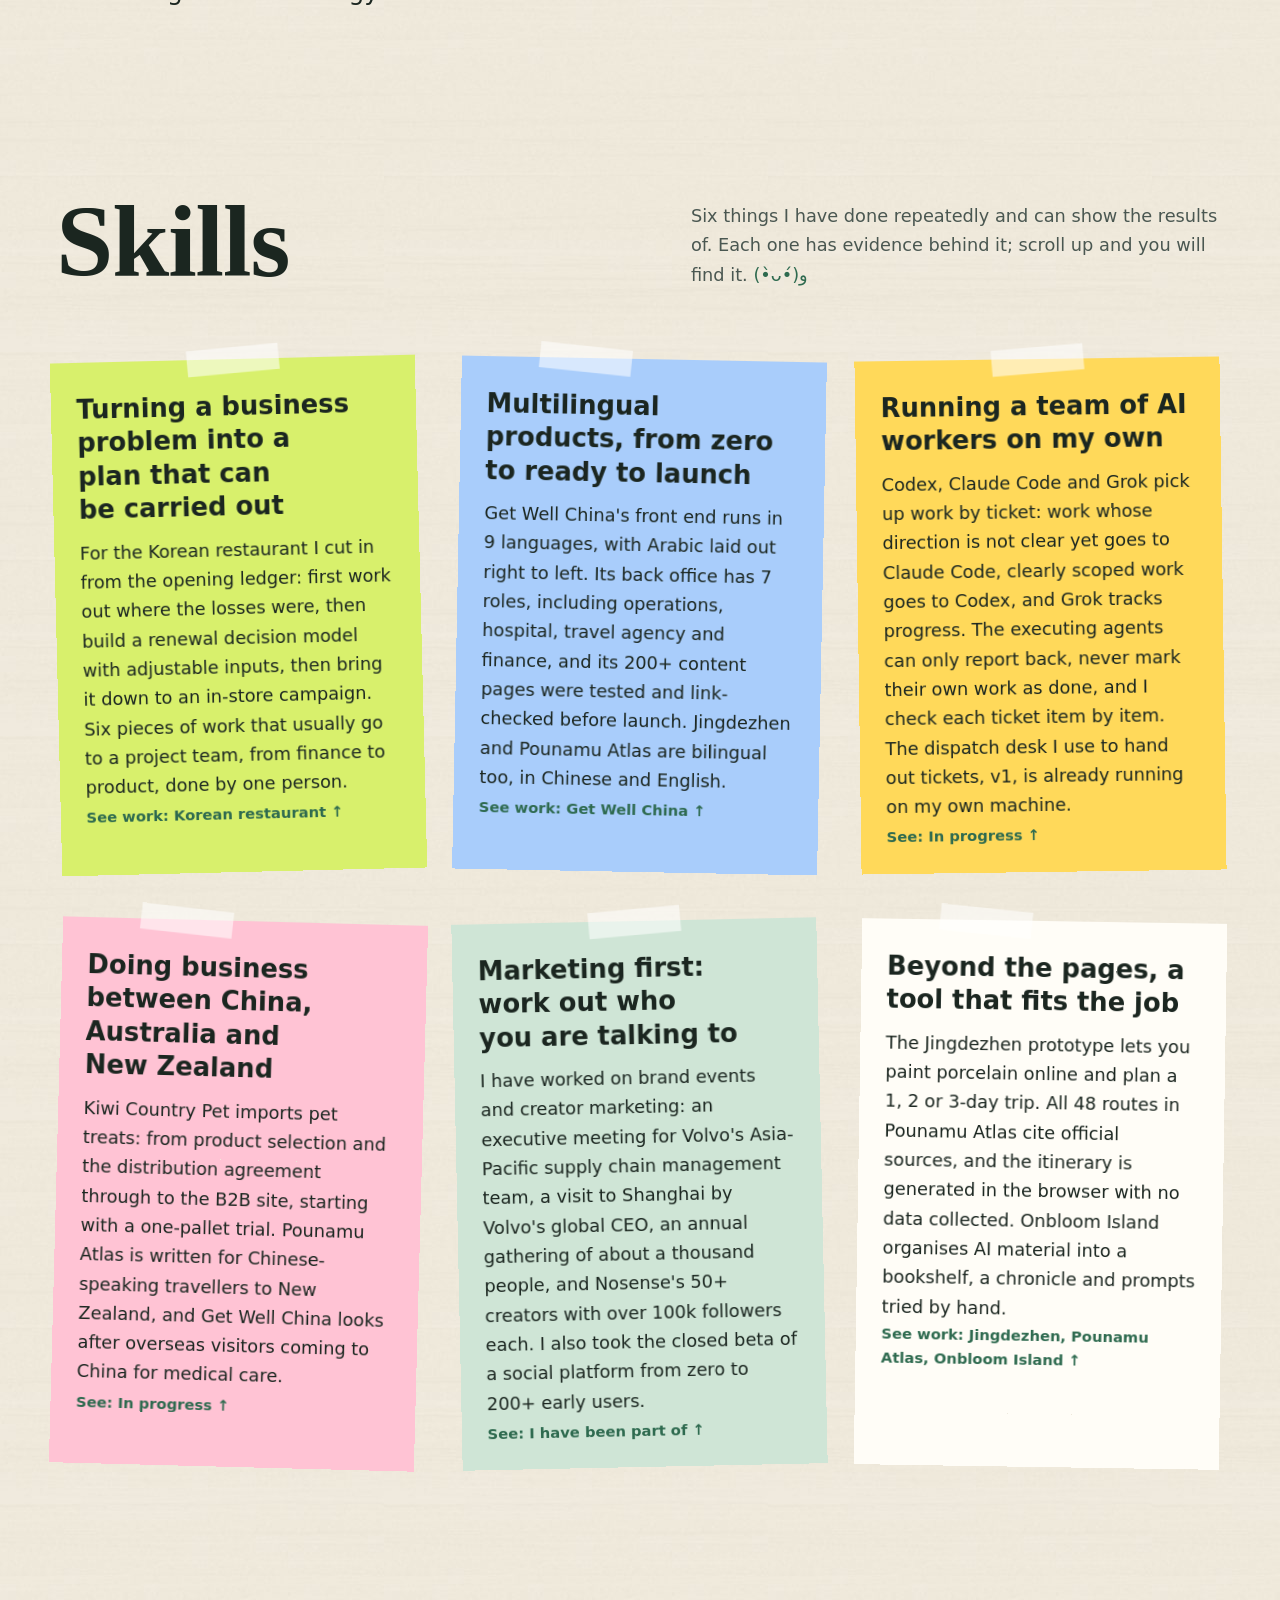
==== commit 2ee70768: "English page: show the English Get Well China home page on the phone too Co-Authored-By: Claude Opus" ====
--- a/en/index.html
+++ b/en/index.html
@@ -124,7 +124,7 @@
         <figcaption class="tag">Desktop</figcaption>
       </figure>
       <figure class="dev ph">
-        <div class="frame" data-ui><div class="scr"><img class="roll" src="../assets/v3/gwc-m.jpg" width="480" height="4185" alt="Get Well China Simplified Chinese home page on a phone" loading="lazy"></div></div>
+        <div class="frame" data-ui><div class="scr"><img class="roll" src="../assets/v3/gwc-m-en.jpg" width="480" height="4184" alt="Get Well China English home page on a phone" loading="lazy"></div></div>
         <figcaption class="tag">Mobile</figcaption>
       </figure>
     </div>
